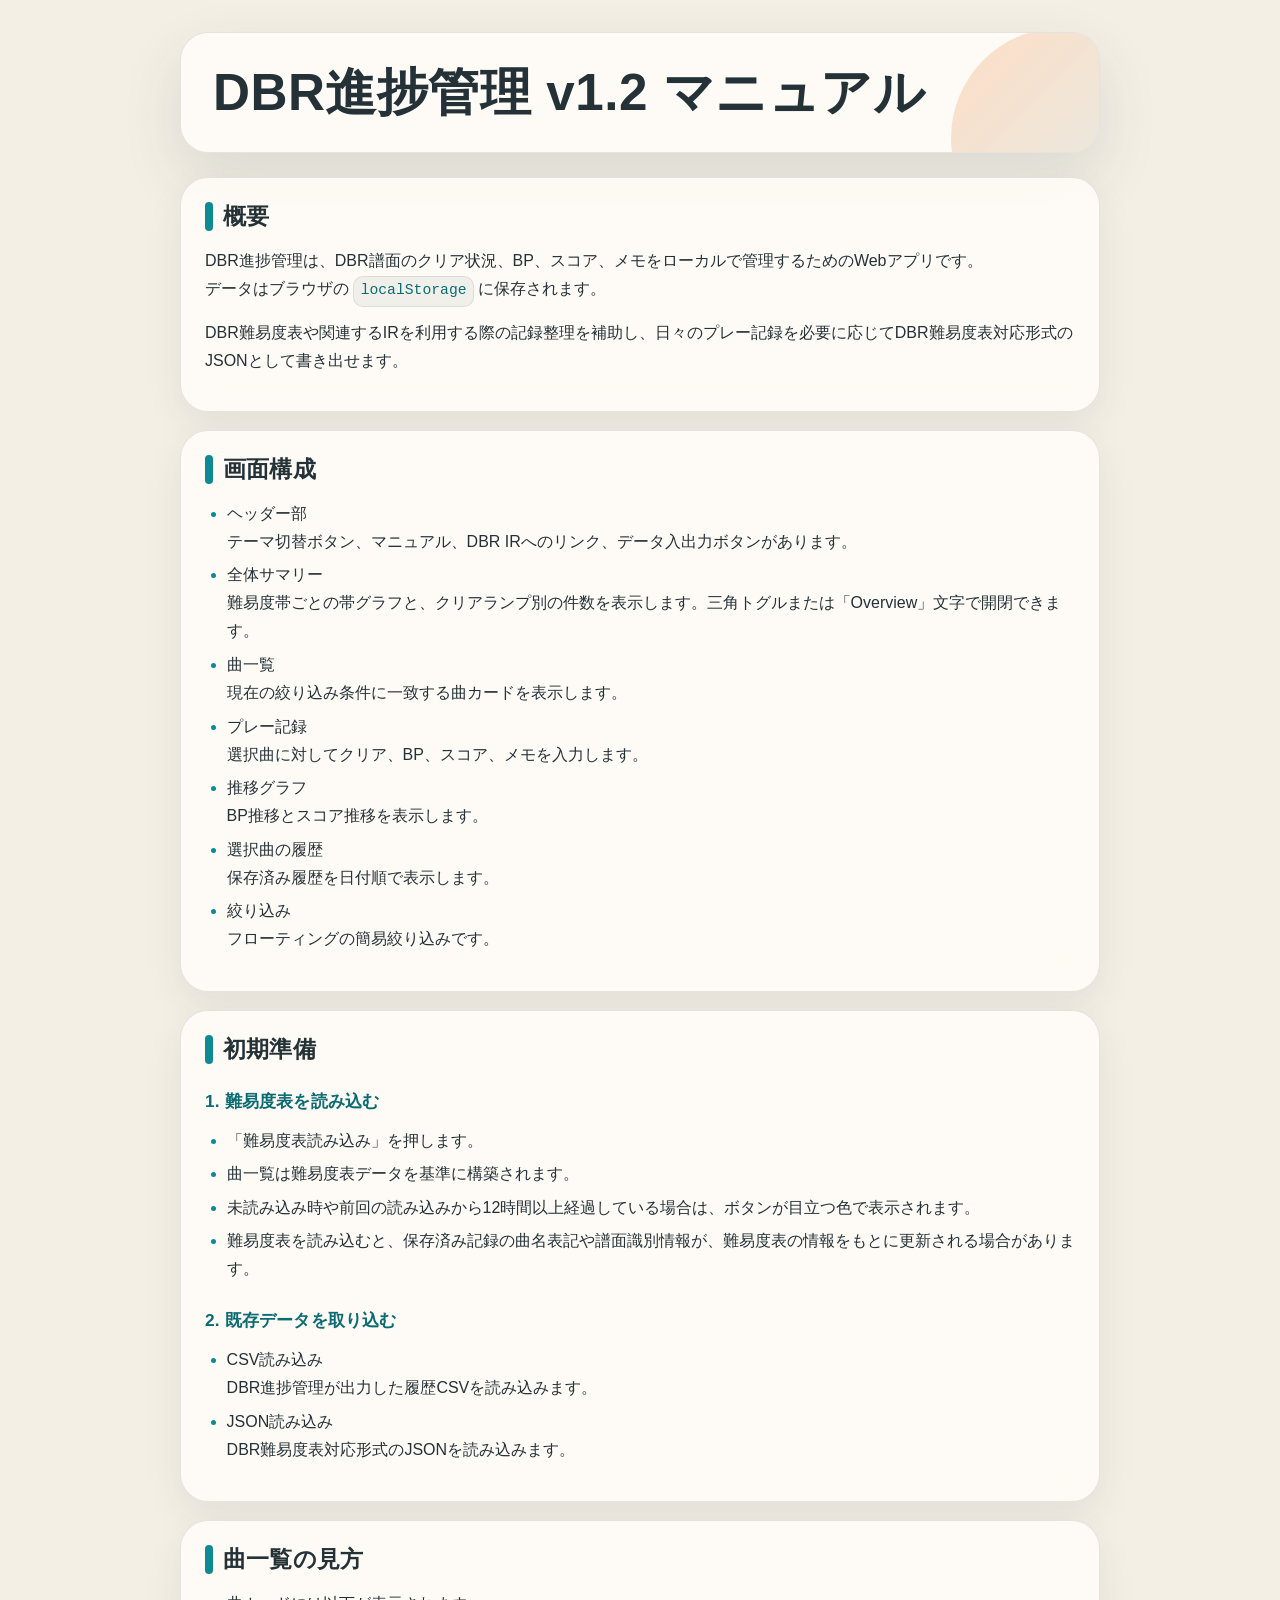
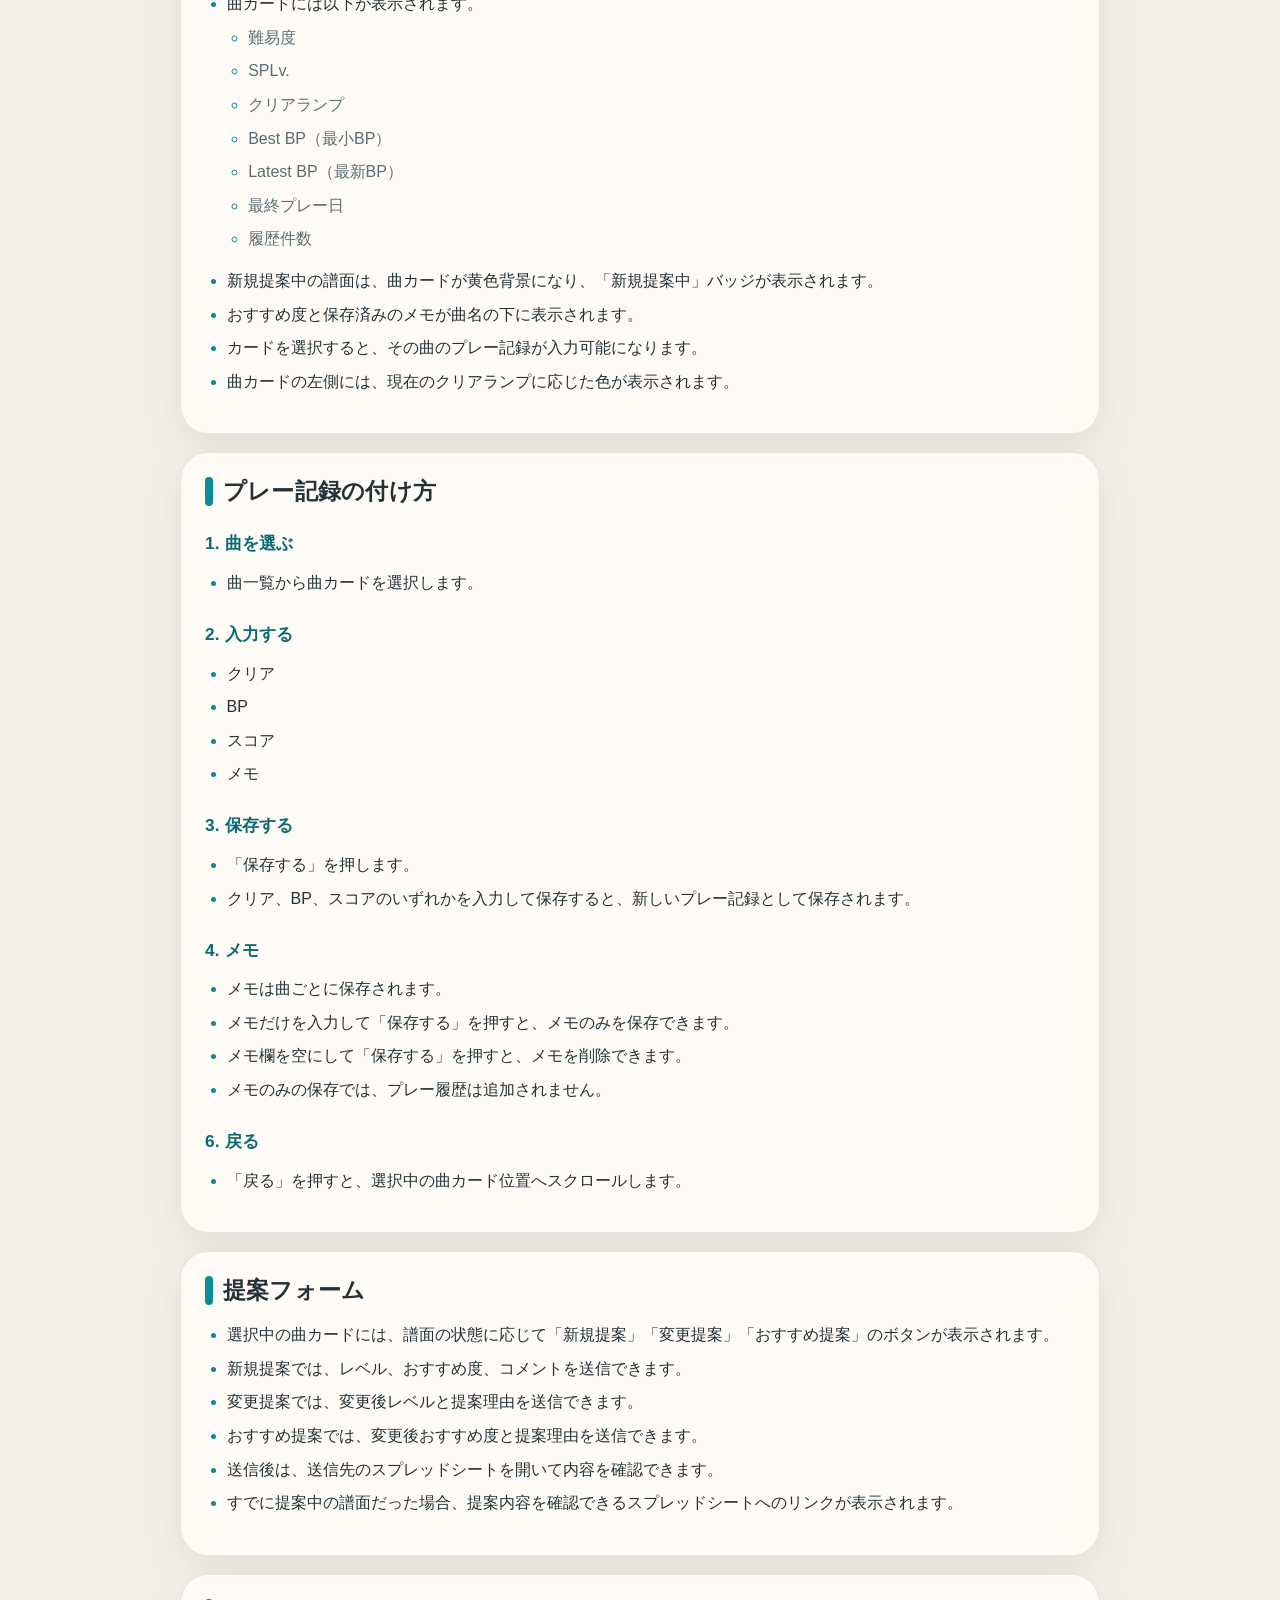
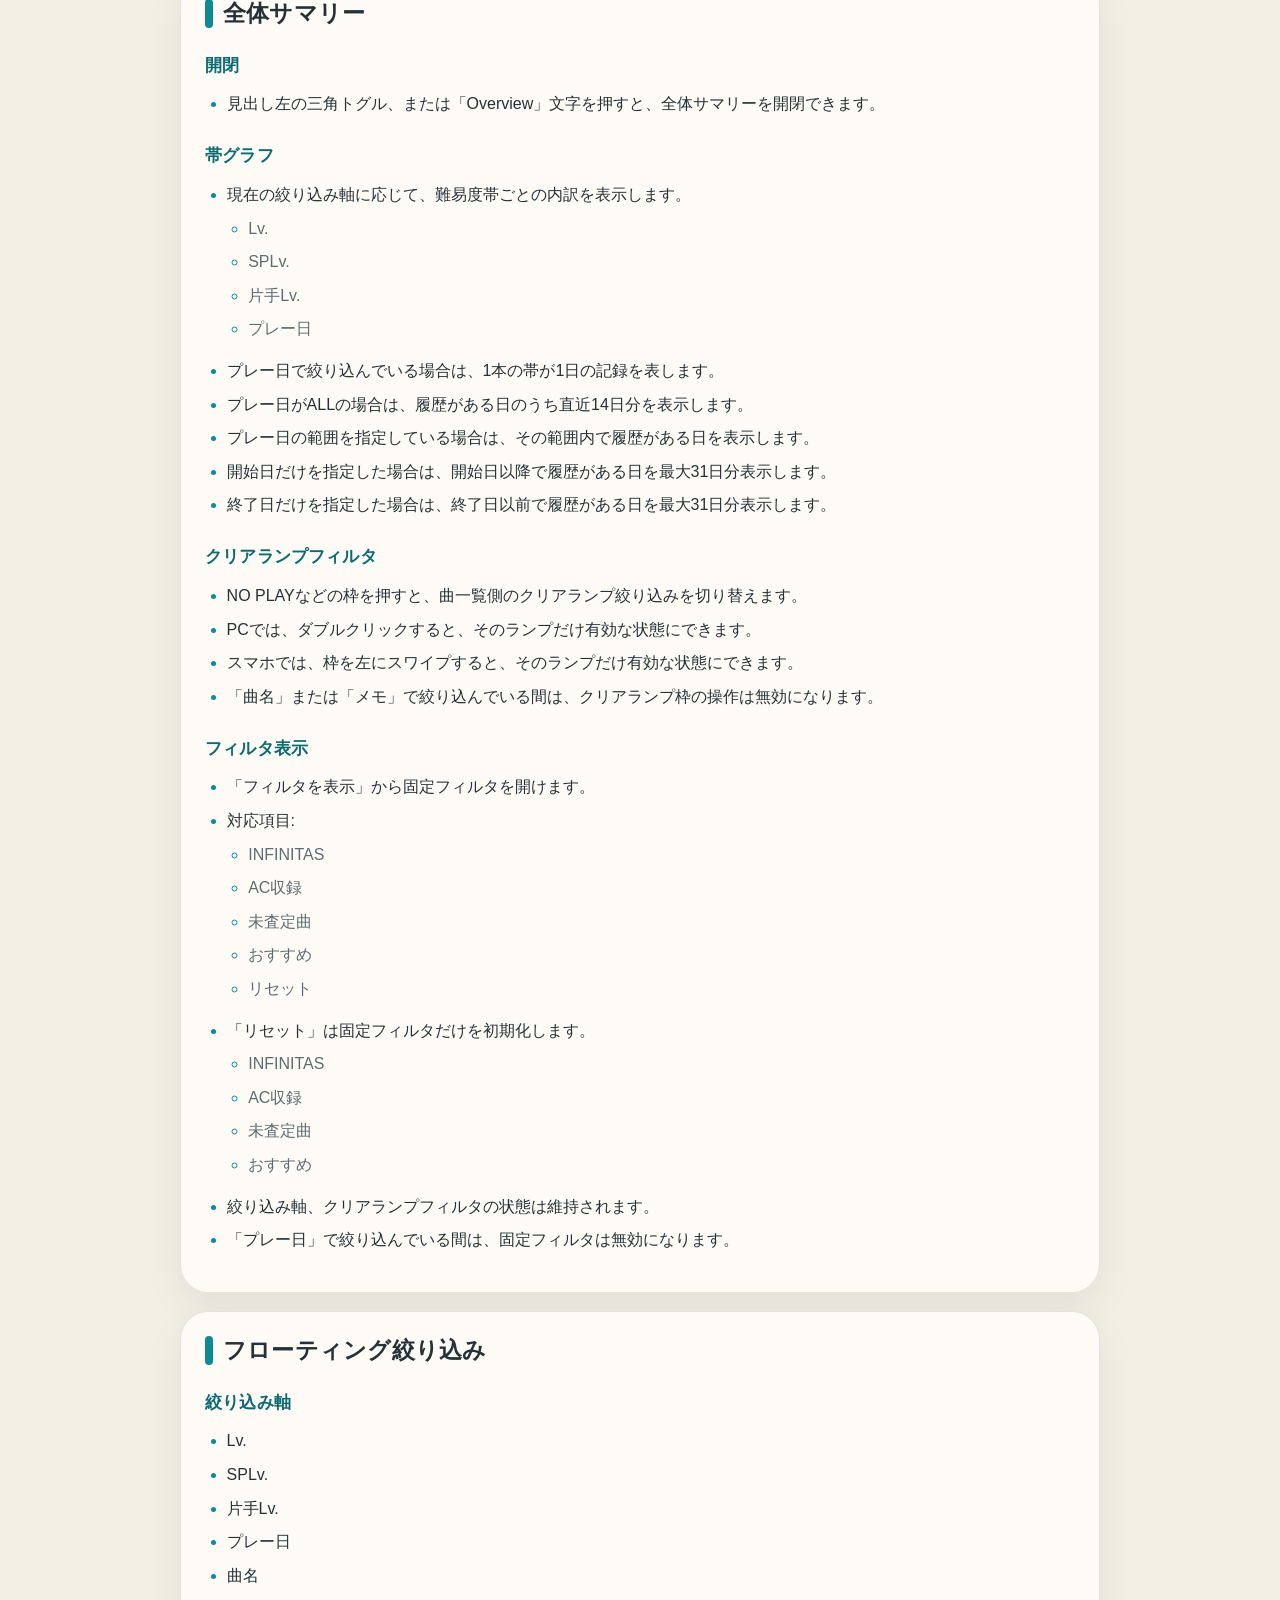
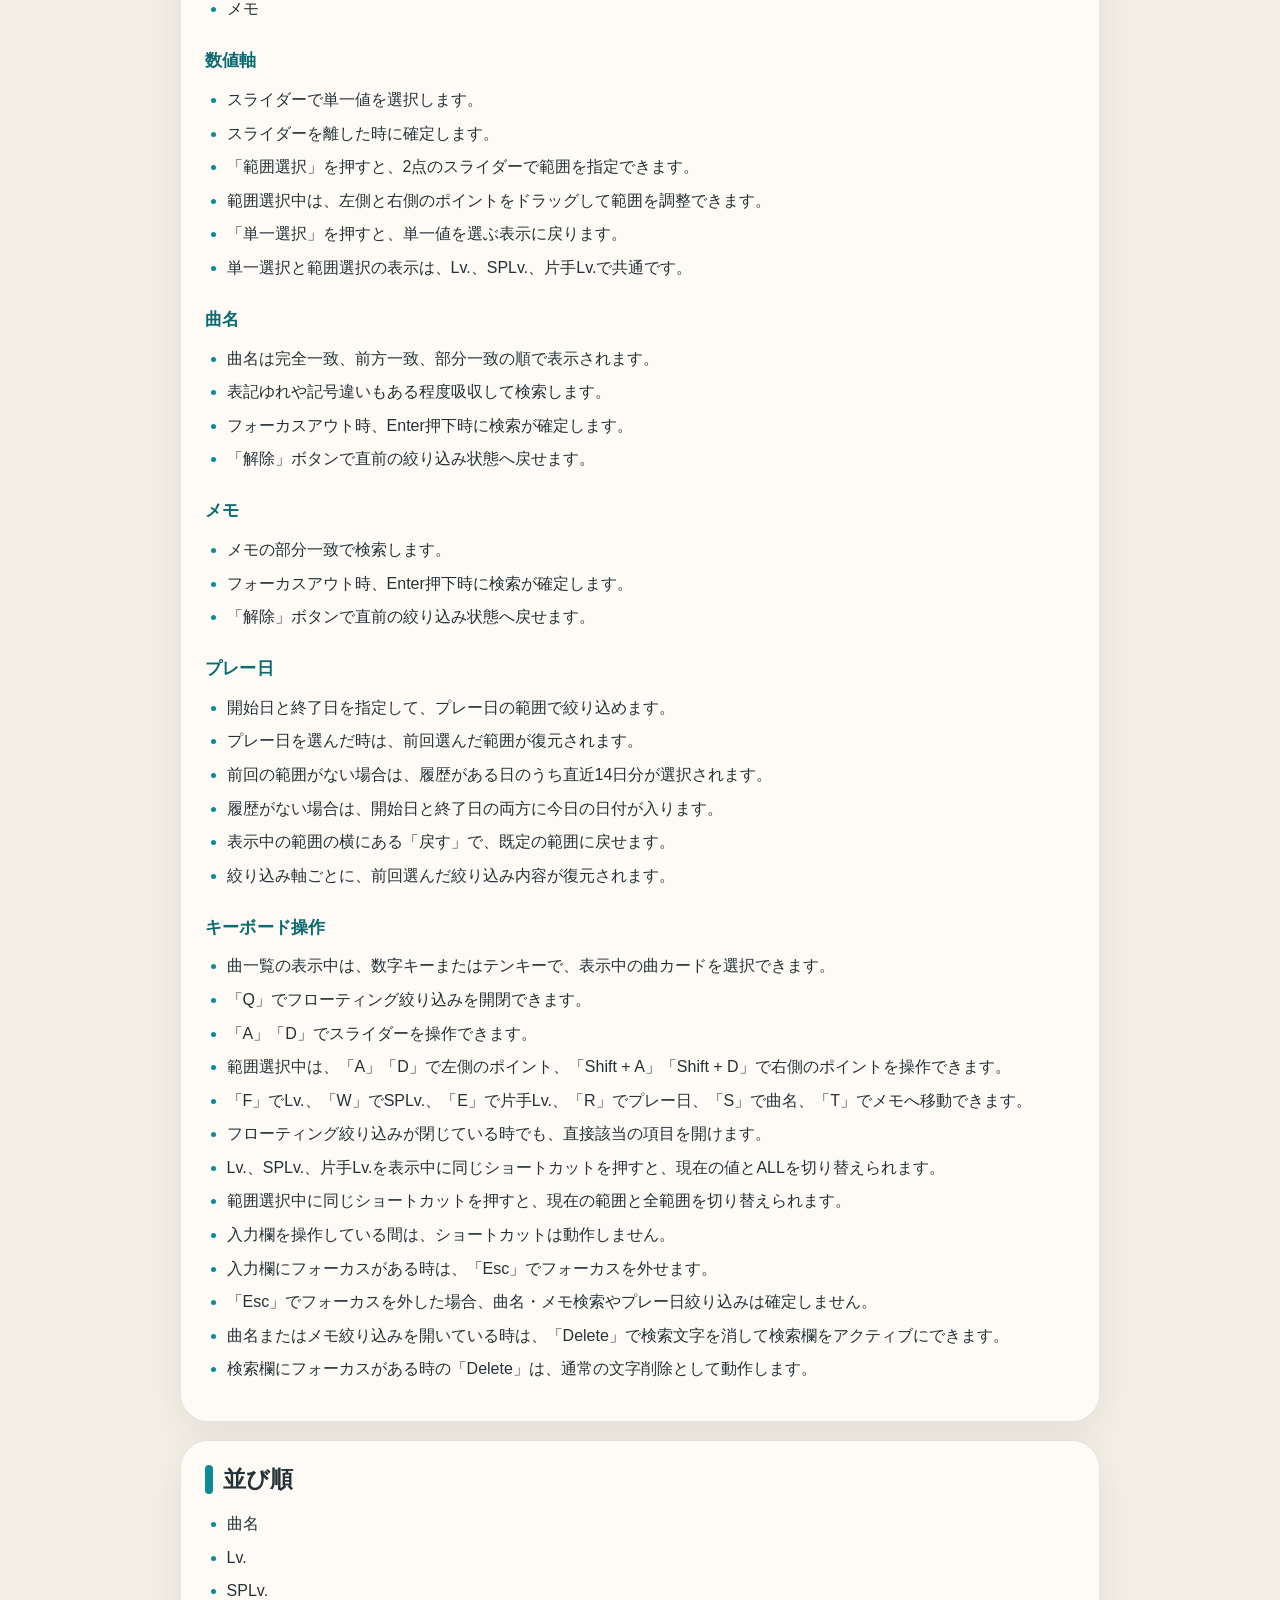
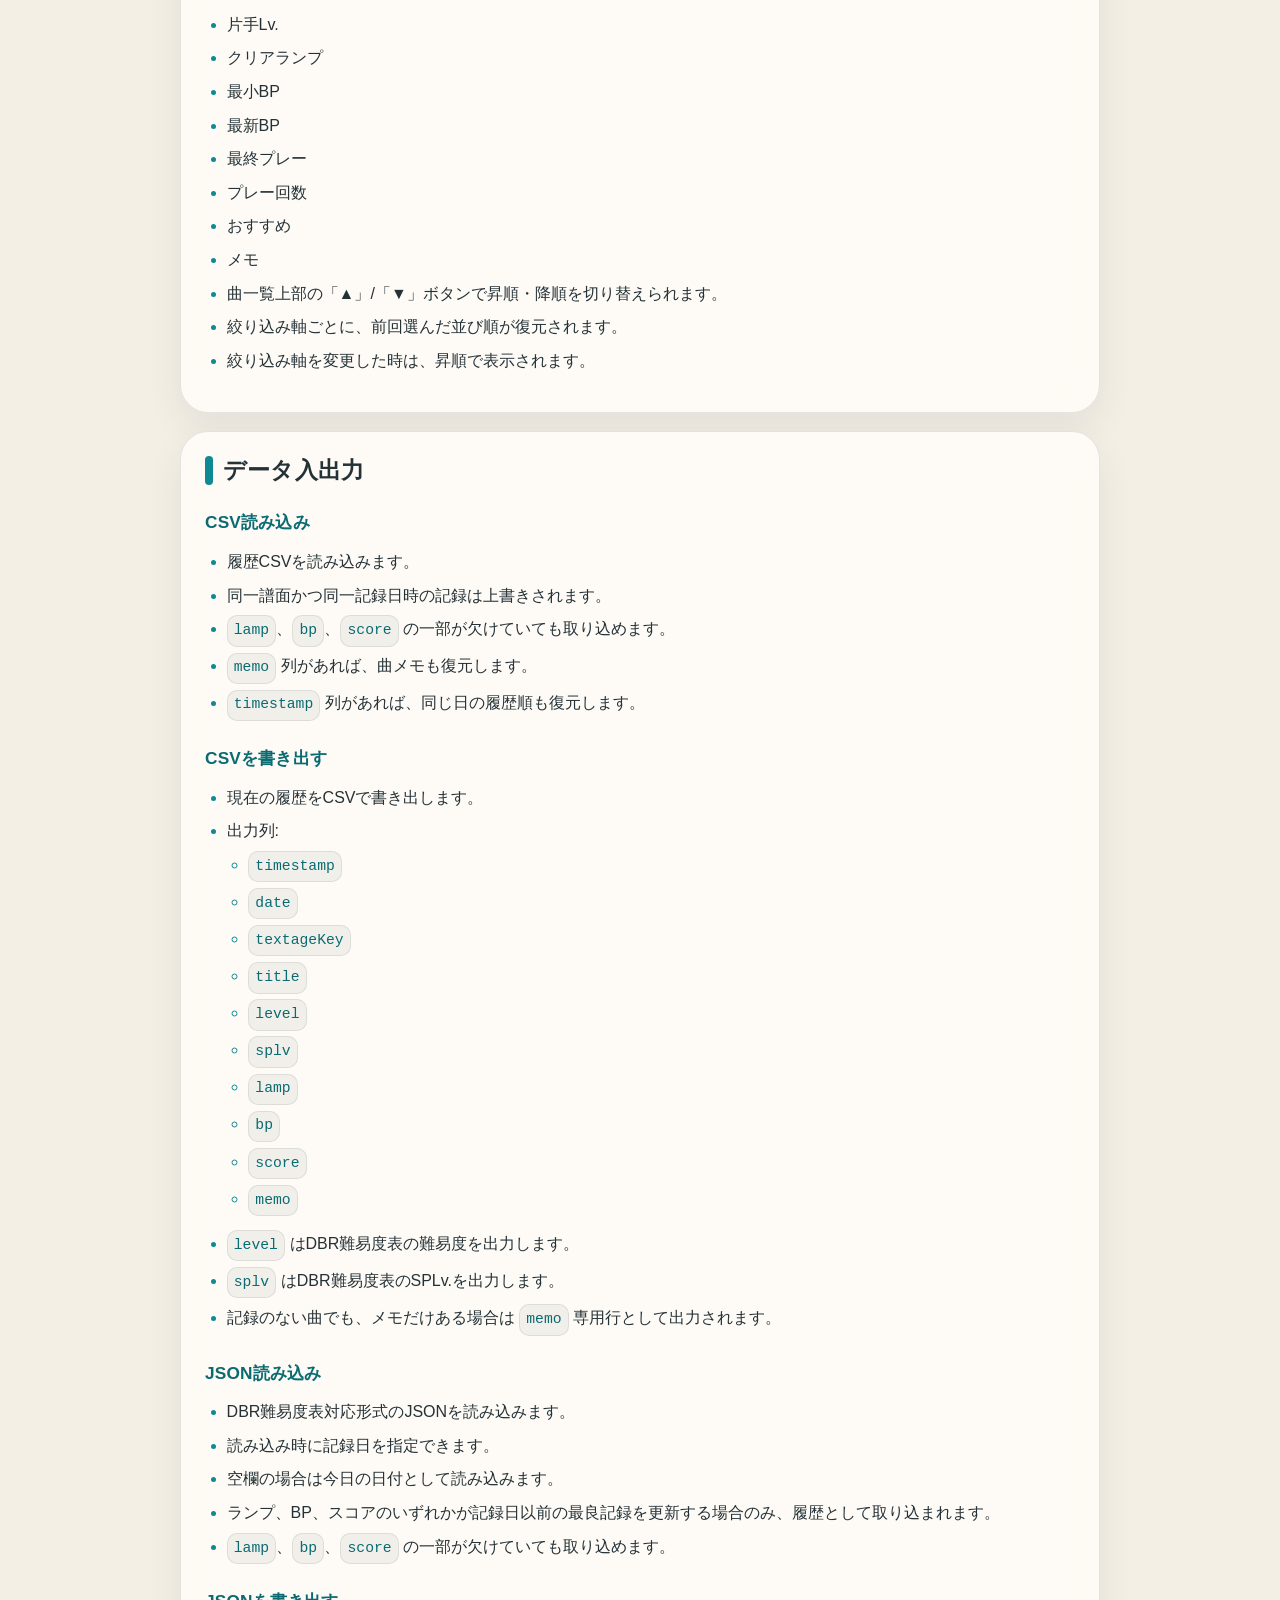
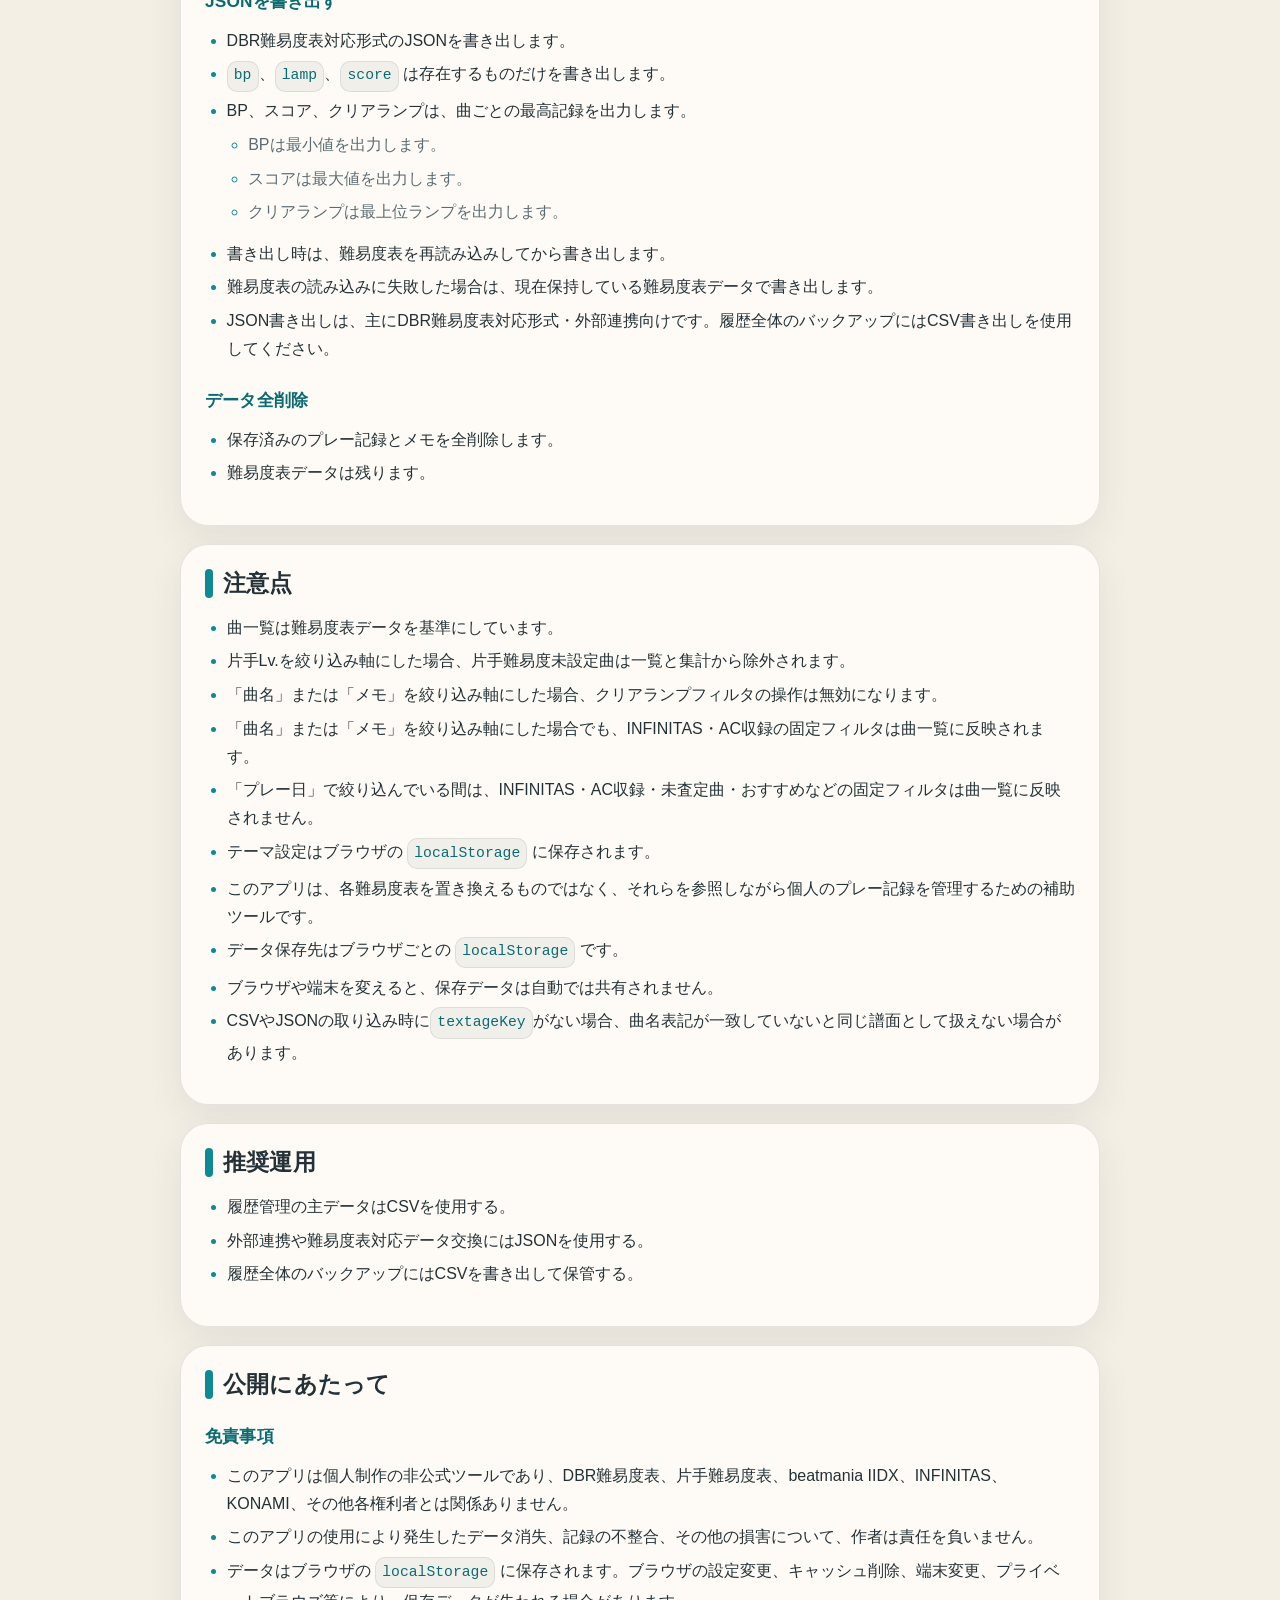
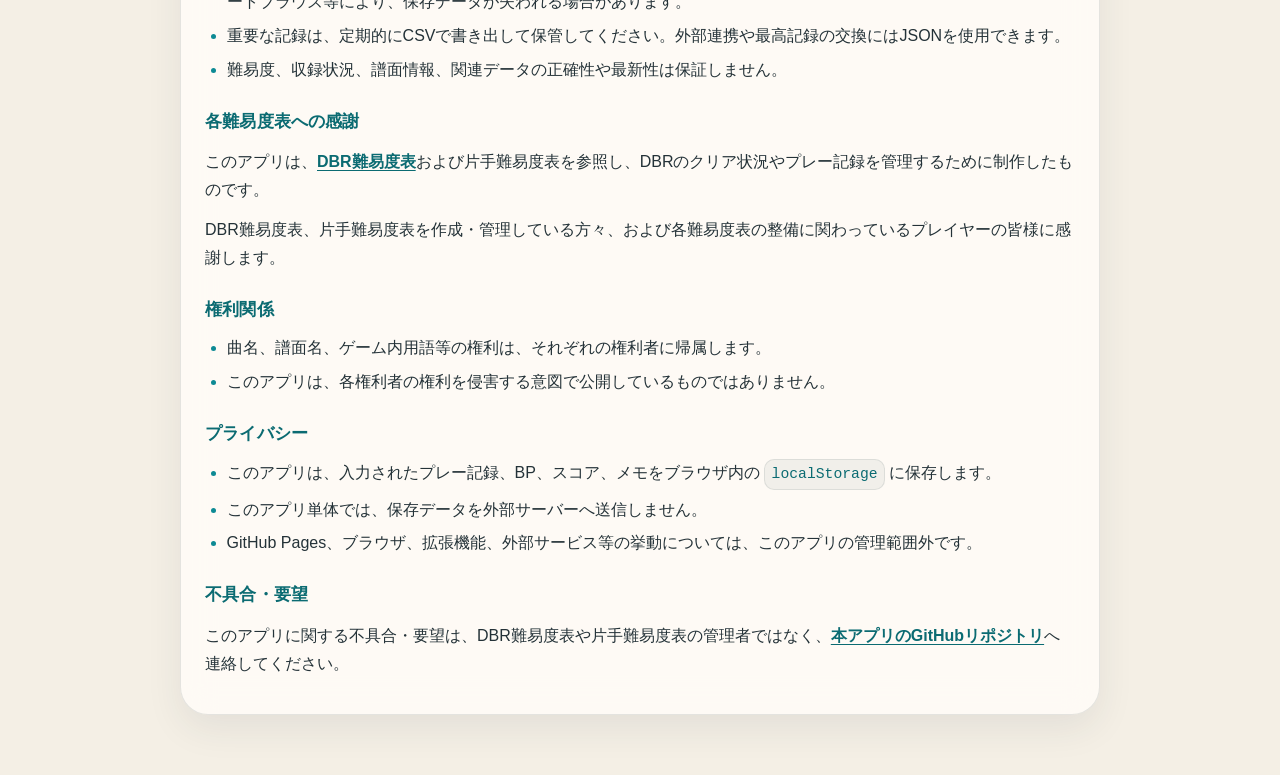
==== manual.html @ 08eff861 "JSON入力時に記録日以前を基準に取り込むよう変更" ====
<!doctype html>
<html lang="ja">
<head>
  <meta charset="utf-8" />
  <meta name="viewport" content="width=device-width, initial-scale=1" />
  <title>DBR進捗管理 v1.2 マニュアル</title>
  <script>
    (function () {
      const KEY = "dbr-theme";
      try {
        const storedTheme = window.localStorage.getItem(KEY);
        if (storedTheme === "dark") {
          document.documentElement.dataset.theme = "dark";
        }
      } catch {
        // ignore
      }
    })();
  </script>
  <link rel="stylesheet" href="./styles.css" />
</head>
<body>
  <main class="manual-page">
    <article class="manual-content">
      <h1>DBR進捗管理 v1.2 マニュアル</h1>

      <section>
        <h2>概要</h2>
        <p>DBR進捗管理は、DBR譜面のクリア状況、BP、スコア、メモをローカルで管理するためのWebアプリです。<br>
        データはブラウザの <code>localStorage</code> に保存されます。</p>
        <p>DBR難易度表や関連するIRを利用する際の記録整理を補助し、日々のプレー記録を必要に応じてDBR難易度表対応形式のJSONとして書き出せます。</p>
      </section>

      <section>
        <h2>画面構成</h2>
        <ul>
          <li>ヘッダー部<br>テーマ切替ボタン、マニュアル、DBR IRへのリンク、データ入出力ボタンがあります。</li>
          <li>全体サマリー<br>難易度帯ごとの帯グラフと、クリアランプ別の件数を表示します。三角トグルまたは「Overview」文字で開閉できます。</li>
          <li>曲一覧<br>現在の絞り込み条件に一致する曲カードを表示します。</li>
          <li>プレー記録<br>選択曲に対してクリア、BP、スコア、メモを入力します。</li>
          <li>推移グラフ<br>BP推移とスコア推移を表示します。</li>
          <li>選択曲の履歴<br>保存済み履歴を日付順で表示します。</li>
          <li>絞り込み<br>フローティングの簡易絞り込みです。</li>
        </ul>
      </section>

      <section>
        <h2>初期準備</h2>

        <h3>1. 難易度表を読み込む</h3>
        <ul>
          <li>「難易度表読み込み」を押します。</li>
          <li>曲一覧は難易度表データを基準に構築されます。</li>
          <li>未読み込み時や前回の読み込みから12時間以上経過している場合は、ボタンが目立つ色で表示されます。</li>
          <li>難易度表を読み込むと、保存済み記録の曲名表記や譜面識別情報が、難易度表の情報をもとに更新される場合があります。</li>
        </ul>

        <h3>2. 既存データを取り込む</h3>
        <ul>
          <li>CSV読み込み<br>DBR進捗管理が出力した履歴CSVを読み込みます。</li>
          <li>JSON読み込み<br>DBR難易度表対応形式のJSONを読み込みます。</li>
        </ul>
      </section>

      <section>
        <h2>曲一覧の見方</h2>
        <ul>
          <li>曲カードには以下が表示されます。
            <ul>
              <li>難易度</li>
              <li>SPLv.</li>
              <li>クリアランプ</li>
              <li>Best BP（最小BP）</li>
              <li>Latest BP（最新BP）</li>
              <li>最終プレー日</li>
              <li>履歴件数</li>
            </ul>
          </li>
          <li>新規提案中の譜面は、曲カードが黄色背景になり、「新規提案中」バッジが表示されます。</li>
          <li>おすすめ度と保存済みのメモが曲名の下に表示されます。</li>
          <li>カードを選択すると、その曲のプレー記録が入力可能になります。</li>
          <li>曲カードの左側には、現在のクリアランプに応じた色が表示されます。</li>
        </ul>
      </section>

      <section>
        <h2>プレー記録の付け方</h2>

        <h3>1. 曲を選ぶ</h3>
        <ul>
          <li>曲一覧から曲カードを選択します。</li>
        </ul>

        <h3>2. 入力する</h3>
        <ul>
          <li>クリア</li>
          <li>BP</li>
          <li>スコア</li>
          <li>メモ</li>
        </ul>

        <h3>3. 保存する</h3>
        <ul>
          <li>「保存する」を押します。</li>
          <li>クリア、BP、スコアのいずれかを入力して保存すると、新しいプレー記録として保存されます。</li>
        </ul>

        <h3>4. メモ</h3>
        <ul>
          <li>メモは曲ごとに保存されます。</li>
          <li>メモだけを入力して「保存する」を押すと、メモのみを保存できます。</li>
          <li>メモ欄を空にして「保存する」を押すと、メモを削除できます。</li>
          <li>メモのみの保存では、プレー履歴は追加されません。</li>
        </ul>

        <h3>6. 戻る</h3>
        <ul>
          <li>「戻る」を押すと、選択中の曲カード位置へスクロールします。</li>
        </ul>
      </section>

      <section>
        <h2>提案フォーム</h2>
        <ul>
          <li>選択中の曲カードには、譜面の状態に応じて「新規提案」「変更提案」「おすすめ提案」のボタンが表示されます。</li>
          <li>新規提案では、レベル、おすすめ度、コメントを送信できます。</li>
          <li>変更提案では、変更後レベルと提案理由を送信できます。</li>
          <li>おすすめ提案では、変更後おすすめ度と提案理由を送信できます。</li>
          <li>送信後は、送信先のスプレッドシートを開いて内容を確認できます。</li>
          <li>すでに提案中の譜面だった場合、提案内容を確認できるスプレッドシートへのリンクが表示されます。</li>
        </ul>
      </section>

      <section>
        <h2>全体サマリー</h2>

        <h3>開閉</h3>
        <ul>
          <li>見出し左の三角トグル、または「Overview」文字を押すと、全体サマリーを開閉できます。</li>
        </ul>

        <h3>帯グラフ</h3>
        <ul>
          <li>現在の絞り込み軸に応じて、難易度帯ごとの内訳を表示します。
            <ul>
              <li>Lv.</li>
              <li>SPLv.</li>
              <li>片手Lv.</li>
              <li>プレー日</li>
            </ul>
          </li>
          <li>プレー日で絞り込んでいる場合は、1本の帯が1日の記録を表します。</li>
          <li>プレー日がALLの場合は、履歴がある日のうち直近14日分を表示します。</li>
          <li>プレー日の範囲を指定している場合は、その範囲内で履歴がある日を表示します。</li>
          <li>開始日だけを指定した場合は、開始日以降で履歴がある日を最大31日分表示します。</li>
          <li>終了日だけを指定した場合は、終了日以前で履歴がある日を最大31日分表示します。</li>
        </ul>

        <h3>クリアランプフィルタ</h3>
        <ul>
          <li>NO PLAYなどの枠を押すと、曲一覧側のクリアランプ絞り込みを切り替えます。</li>
          <li>PCでは、ダブルクリックすると、そのランプだけ有効な状態にできます。</li>
          <li>スマホでは、枠を左にスワイプすると、そのランプだけ有効な状態にできます。</li>
          <li>「曲名」または「メモ」で絞り込んでいる間は、クリアランプ枠の操作は無効になります。</li>
        </ul>

        <h3>フィルタ表示</h3>
        <ul>
          <li>「フィルタを表示」から固定フィルタを開けます。</li>
          <li>対応項目:
            <ul>
              <li>INFINITAS</li>
              <li>AC収録</li>
              <li>未査定曲</li>
              <li>おすすめ</li>
              <li>リセット</li>
            </ul>
          </li>
          <li>「リセット」は固定フィルタだけを初期化します。
            <ul>
              <li>INFINITAS</li>
              <li>AC収録</li>
              <li>未査定曲</li>
              <li>おすすめ</li>
            </ul>
          </li>
          <li>絞り込み軸、クリアランプフィルタの状態は維持されます。</li>
          <li>「プレー日」で絞り込んでいる間は、固定フィルタは無効になります。</li>
        </ul>
      </section>

      <section>
        <h2>フローティング絞り込み</h2>

        <h3>絞り込み軸</h3>
        <ul>
          <li>Lv.</li>
          <li>SPLv.</li>
          <li>片手Lv.</li>
          <li>プレー日</li>
          <li>曲名</li>
          <li>メモ</li>
        </ul>

        <h3>数値軸</h3>
        <ul>
          <li>スライダーで単一値を選択します。</li>
          <li>スライダーを離した時に確定します。</li>
          <li>「範囲選択」を押すと、2点のスライダーで範囲を指定できます。</li>
          <li>範囲選択中は、左側と右側のポイントをドラッグして範囲を調整できます。</li>
          <li>「単一選択」を押すと、単一値を選ぶ表示に戻ります。</li>
          <li>単一選択と範囲選択の表示は、Lv.、SPLv.、片手Lv.で共通です。</li>
        </ul>

        <h3>曲名</h3>
        <ul>
          <li>曲名は完全一致、前方一致、部分一致の順で表示されます。</li>
          <li>表記ゆれや記号違いもある程度吸収して検索します。</li>
          <li>フォーカスアウト時、Enter押下時に検索が確定します。</li>
          <li>「解除」ボタンで直前の絞り込み状態へ戻せます。</li>
        </ul>

        <h3>メモ</h3>
        <ul>
          <li>メモの部分一致で検索します。</li>
          <li>フォーカスアウト時、Enter押下時に検索が確定します。</li>
          <li>「解除」ボタンで直前の絞り込み状態へ戻せます。</li>
        </ul>

        <h3>プレー日</h3>
        <ul>
          <li>開始日と終了日を指定して、プレー日の範囲で絞り込めます。</li>
          <li>プレー日を選んだ時は、前回選んだ範囲が復元されます。</li>
          <li>前回の範囲がない場合は、履歴がある日のうち直近14日分が選択されます。</li>
          <li>履歴がない場合は、開始日と終了日の両方に今日の日付が入ります。</li>
          <li>表示中の範囲の横にある「戻す」で、既定の範囲に戻せます。</li>
          <li>絞り込み軸ごとに、前回選んだ絞り込み内容が復元されます。</li>
        </ul>

        <h3>キーボード操作</h3>
        <ul>
          <li>曲一覧の表示中は、数字キーまたはテンキーで、表示中の曲カードを選択できます。</li>
          <li>「Q」でフローティング絞り込みを開閉できます。</li>
          <li>「A」「D」でスライダーを操作できます。</li>
          <li>範囲選択中は、「A」「D」で左側のポイント、「Shift + A」「Shift + D」で右側のポイントを操作できます。</li>
          <li>「F」でLv.、「W」でSPLv.、「E」で片手Lv.、「R」でプレー日、「S」で曲名、「T」でメモへ移動できます。</li>
          <li>フローティング絞り込みが閉じている時でも、直接該当の項目を開けます。</li>
          <li>Lv.、SPLv.、片手Lv.を表示中に同じショートカットを押すと、現在の値とALLを切り替えられます。</li>
          <li>範囲選択中に同じショートカットを押すと、現在の範囲と全範囲を切り替えられます。</li>
          <li>入力欄を操作している間は、ショートカットは動作しません。</li>
          <li>入力欄にフォーカスがある時は、「Esc」でフォーカスを外せます。</li>
          <li>「Esc」でフォーカスを外した場合、曲名・メモ検索やプレー日絞り込みは確定しません。</li>
          <li>曲名またはメモ絞り込みを開いている時は、「Delete」で検索文字を消して検索欄をアクティブにできます。</li>
          <li>検索欄にフォーカスがある時の「Delete」は、通常の文字削除として動作します。</li>
        </ul>
      </section>

      <section>
        <h2>並び順</h2>
        <ul>
          <li>曲名</li>
          <li>Lv.</li>
          <li>SPLv.</li>
          <li>片手Lv.</li>
          <li>クリアランプ</li>
          <li>最小BP</li>
          <li>最新BP</li>
          <li>最終プレー</li>
          <li>プレー回数</li>
          <li>おすすめ</li>
          <li>メモ</li>
          <li>曲一覧上部の「▲」/「▼」ボタンで昇順・降順を切り替えられます。</li>
          <li>絞り込み軸ごとに、前回選んだ並び順が復元されます。</li>
          <li>絞り込み軸を変更した時は、昇順で表示されます。</li>
        </ul>
      </section>

      <section>
        <h2>データ入出力</h2>

        <h3>CSV読み込み</h3>
        <ul>
          <li>履歴CSVを読み込みます。</li>
          <li>同一譜面かつ同一記録日時の記録は上書きされます。</li>
          <li><code>lamp</code>、<code>bp</code>、<code>score</code> の一部が欠けていても取り込めます。</li>
          <li><code>memo</code> 列があれば、曲メモも復元します。</li>
          <li><code>timestamp</code> 列があれば、同じ日の履歴順も復元します。</li>
        </ul>

        <h3>CSVを書き出す</h3>
        <ul>
          <li>現在の履歴をCSVで書き出します。</li>
          <li>出力列:
            <ul>
              <li><code>timestamp</code></li>
              <li><code>date</code></li>
              <li><code>textageKey</code></li>
              <li><code>title</code></li>
              <li><code>level</code></li>
              <li><code>splv</code></li>
              <li><code>lamp</code></li>
              <li><code>bp</code></li>
              <li><code>score</code></li>
              <li><code>memo</code></li>
            </ul>
          </li>
          <li><code>level</code> はDBR難易度表の難易度を出力します。</li>
          <li><code>splv</code> はDBR難易度表のSPLv.を出力します。</li>
          <li>記録のない曲でも、メモだけある場合は <code>memo</code> 専用行として出力されます。</li>
        </ul>

        <h3>JSON読み込み</h3>
        <ul>
          <li>DBR難易度表対応形式のJSONを読み込みます。</li>
          <li>読み込み時に記録日を指定できます。</li>
          <li>空欄の場合は今日の日付として読み込みます。</li>
          <li>ランプ、BP、スコアのいずれかが記録日以前の最良記録を更新する場合のみ、履歴として取り込まれます。</li>
          <li><code>lamp</code>、<code>bp</code>、<code>score</code> の一部が欠けていても取り込めます。</li>
        </ul>

        <h3>JSONを書き出す</h3>
        <ul>
          <li>DBR難易度表対応形式のJSONを書き出します。</li>
          <li><code>bp</code>、<code>lamp</code>、<code>score</code> は存在するものだけを書き出します。</li>
          <li>BP、スコア、クリアランプは、曲ごとの最高記録を出力します。
            <ul>
              <li>BPは最小値を出力します。</li>
              <li>スコアは最大値を出力します。</li>
              <li>クリアランプは最上位ランプを出力します。</li>
            </ul>
          </li>
          <li>書き出し時は、難易度表を再読み込みしてから書き出します。</li>
          <li>難易度表の読み込みに失敗した場合は、現在保持している難易度表データで書き出します。</li>
          <li>JSON書き出しは、主にDBR難易度表対応形式・外部連携向けです。履歴全体のバックアップにはCSV書き出しを使用してください。</li>
        </ul>

        <h3>データ全削除</h3>
        <ul>
          <li>保存済みのプレー記録とメモを全削除します。</li>
          <li>難易度表データは残ります。</li>
        </ul>
      </section>

      <section>
        <h2>注意点</h2>
        <ul>
          <li>曲一覧は難易度表データを基準にしています。</li>
          <li>片手Lv.を絞り込み軸にした場合、片手難易度未設定曲は一覧と集計から除外されます。</li>
          <li>「曲名」または「メモ」を絞り込み軸にした場合、クリアランプフィルタの操作は無効になります。</li>
          <li>「曲名」または「メモ」を絞り込み軸にした場合でも、INFINITAS・AC収録の固定フィルタは曲一覧に反映されます。</li>
          <li>「プレー日」で絞り込んでいる間は、INFINITAS・AC収録・未査定曲・おすすめなどの固定フィルタは曲一覧に反映されません。</li>
          <li>テーマ設定はブラウザの <code>localStorage</code> に保存されます。</li>
          <li>このアプリは、各難易度表を置き換えるものではなく、それらを参照しながら個人のプレー記録を管理するための補助ツールです。</li>
          <li>データ保存先はブラウザごとの <code>localStorage</code> です。</li>
          <li>ブラウザや端末を変えると、保存データは自動では共有されません。</li>
          <li>CSVやJSONの取り込み時に<code>textageKey</code>がない場合、曲名表記が一致していないと同じ譜面として扱えない場合があります。</li>
        </ul>
      </section>

      <section>
        <h2>推奨運用</h2>
        <ul>
          <li>履歴管理の主データはCSVを使用する。</li>
          <li>外部連携や難易度表対応データ交換にはJSONを使用する。</li>
          <li>履歴全体のバックアップにはCSVを書き出して保管する。</li>
        </ul>
      </section>

      <section>
        <h2>公開にあたって</h2>

        <h3>免責事項</h3>
        <ul>
          <li>このアプリは個人制作の非公式ツールであり、DBR難易度表、片手難易度表、beatmania IIDX、INFINITAS、KONAMI、その他各権利者とは関係ありません。</li>
          <li>このアプリの使用により発生したデータ消失、記録の不整合、その他の損害について、作者は責任を負いません。</li>
          <li>データはブラウザの <code>localStorage</code> に保存されます。ブラウザの設定変更、キャッシュ削除、端末変更、プライベートブラウズ等により、保存データが失われる場合があります。</li>
          <li>重要な記録は、定期的にCSVで書き出して保管してください。外部連携や最高記録の交換にはJSONを使用できます。</li>
          <li>難易度、収録状況、譜面情報、関連データの正確性や最新性は保証しません。</li>
        </ul>

        <h3>各難易度表への感謝</h3>
        <p>このアプリは、<a href="https://dbr-difficulty.github.io/index.html" target="_blank" rel="noopener">DBR難易度表</a>および片手難易度表を参照し、DBRのクリア状況やプレー記録を管理するために制作したものです。</p>
        <p>DBR難易度表、片手難易度表を作成・管理している方々、および各難易度表の整備に関わっているプレイヤーの皆様に感謝します。</p>

        <h3>権利関係</h3>
        <ul>
          <li>曲名、譜面名、ゲーム内用語等の権利は、それぞれの権利者に帰属します。</li>
          <li>このアプリは、各権利者の権利を侵害する意図で公開しているものではありません。</li>
        </ul>

        <h3>プライバシー</h3>
        <ul>
          <li>このアプリは、入力されたプレー記録、BP、スコア、メモをブラウザ内の <code>localStorage</code> に保存します。</li>
          <li>このアプリ単体では、保存データを外部サーバーへ送信しません。</li>
          <li>GitHub Pages、ブラウザ、拡張機能、外部サービス等の挙動については、このアプリの管理範囲外です。</li>
        </ul>

        <h3>不具合・要望</h3>
        <p>このアプリに関する不具合・要望は、DBR難易度表や片手難易度表の管理者ではなく、<a href="https://github.com/dbr-logger/dbr-logger.github.io/tree/main" target="_blank" rel="noopener">本アプリのGitHubリポジトリ</a>へ連絡してください。</p>
      </section>
    </article>
  </main>
</body>
</html>
---- styles.css ----
:root {
  color-scheme: light;
  --bg: #f4efe5;
  --bg-accent: radial-gradient(circle at top left, rgba(255, 184, 108, 0.22), transparent 38%),
    radial-gradient(circle at top right, rgba(65, 160, 168, 0.18), transparent 32%),
    linear-gradient(180deg, #fbf8f2 0%, #f4efe5 100%);
  --panel: rgba(255, 252, 247, 0.88);
  --panel-strong: #fffdf7;
  --border: rgba(71, 86, 95, 0.14);
  --text: #243238;
  --muted: #5b6d73;
  --accent: #0d8a94;
  --accent-strong: #0b6b72;
  --accent-soft: rgba(13, 138, 148, 0.12);
  --warm: #ff8a3d;
  --danger: #d95b4d;
  --lamp-no-play: #d7dadd;
  --lamp-failed: #7f4742;
  --lamp-assist: #bd82d4;
  --lamp-easy: #86c790;
  --lamp-clear: #b0e2ff;
  --lamp-hard: #e06767;
  --lamp-exh: #f2d94f;
  --lamp-fc: #ed9848;
  --lamp-no-play-soft: #d7dadd;
  --lamp-failed-soft: #7f4742;
  --lamp-assist-soft: #bd82d4;
  --lamp-easy-soft: #86c790;
  --lamp-clear-soft: #b0e2ff;
  --lamp-hard-soft: #e06767;
  --lamp-exh-soft: #f2d94f;
  --lamp-fc-soft: #ed9848;
  --shadow: 0 24px 60px rgba(43, 54, 61, 0.12);
  --radius-xl: 28px;
  --radius-lg: 20px;
  --radius-md: 14px;
  --radius-sm: 10px;
  --font-ui: "Avenir Next", "Hiragino Sans", "Yu Gothic UI", sans-serif;
  --font-heading: "Avenir Next Condensed", "Hiragino Sans", "Yu Gothic UI", sans-serif;
  --font-song: "Noto Sans", "Noto Sans JP", "Hiragino Sans", "Hiragino Kaku Gothic ProN", "Yu Gothic", "Yu Gothic UI", "Meiryo", "BIZ UDPGothic", "MS PGothic", sans-serif;
}

html[data-theme="dark"] {
  color-scheme: dark;
  --bg: #0f1417;
  --bg-accent: radial-gradient(circle at top left, rgba(83, 199, 207, 0.14), transparent 38%),
    radial-gradient(circle at top right, rgba(255, 177, 90, 0.12), transparent 34%),
    linear-gradient(180deg, #12191d 0%, #0f1417 100%);
  --panel: rgba(19, 25, 29, 0.9);
  --panel-strong: #161d22;
  --border: rgba(255, 255, 255, 0.11);
  --text: #eef5f7;
  --muted: #9aa8af;
  --accent: #53c7cf;
  --accent-strong: #8be0e6;
  --accent-soft: rgba(83, 199, 207, 0.14);
  --warm: #ffb15a;
  --danger: #ff8d7d;
  --lamp-no-play: #3d454b;
  --lamp-failed: #623834;
  --lamp-assist: #82508f;
  --lamp-easy: #6fb45f;
  --lamp-clear: #63bfdc;
  --lamp-hard: #d35f58;
  --lamp-exh: #eadf58;
  --lamp-fc: #f4f7f8;
  --lamp-no-play-soft: #3d454b;
  --lamp-failed-soft: #623834;
  --lamp-assist-soft: #82508f;
  --lamp-easy-soft: #6fb45f;
  --lamp-clear-soft: #63bfdc;
  --lamp-hard-soft: #d35f58;
  --lamp-exh-soft: #eadf58;
  --lamp-fc-soft: #f4f7f8;
  --shadow: 0 24px 60px rgba(0, 0, 0, 0.38);
}

* {
  box-sizing: border-box;
}

html,
body,
#app {
  margin: 0;
  min-height: 100%;
}

html {
  background: var(--bg);
}

body {
  background: var(--bg);
  color: var(--text);
  font-family: var(--font-ui);
}

html.search-focus-scroll-lock,
body.search-focus-scroll-lock {
  overflow: hidden;
  overscroll-behavior: none;
  touch-action: none;
}

button,
input,
select,
textarea {
  font: inherit;
}

a,
button,
label,
[role="button"] {
  cursor: pointer;
}

.app-shell {
  max-width: 1440px;
  margin: 0 auto;
  padding: 24px;
  display: grid;
  gap: 20px;
}

.layout,
.stack {
  display: grid;
  gap: 20px;
}

.stack {
  align-content: start;
  grid-auto-rows: max-content;
  min-width: 0;
}

.layout-two-column {
  display: grid;
  gap: 20px;
  grid-template-columns: minmax(0, 1.35fr) minmax(320px, 0.9fr);
  align-items: start;
}

.layout-two-column > * {
  min-width: 0;
}

.panel {
  background: var(--panel);
  border: 1px solid var(--border);
  border-radius: var(--radius-xl);
  box-shadow: var(--shadow);
  backdrop-filter: blur(16px);
  padding: 24px;
}

.hero {
  display: flex;
  align-items: flex-start;
  justify-content: space-between;
  gap: 24px;
  overflow: hidden;
  position: relative;
}

.hero::after {
  content: "";
  position: absolute;
  inset: auto -80px -100px auto;
  width: 240px;
  height: 240px;
  border-radius: 999px;
  background: linear-gradient(135deg, rgba(255, 138, 61, 0.26), rgba(13, 138, 148, 0.12));
}

.hero h1,
.panel h2 {
  margin: 0;
  font-family: var(--font-heading);
  letter-spacing: 0.01em;
}

.hero > div:first-child {
  flex: 1 1 auto;
  min-width: 0;
}

.hero h1 {
  font-size: clamp(2rem, 4vw, 3.4rem);
  line-height: 1.05;
  margin-top: 24px;
  white-space: nowrap;
}

.hero-copy,
.hero-note,
.chart-note,
.catalog-meta,
.form-note,
.status-banner,
.empty-state,
.field span,
th,
td {
  color: var(--muted);
}

.hero-copy {
  max-width: 54ch;
  margin: 12px 0 0;
  line-height: 1.6;
}

.hero-actions {
  display: flex;
  flex-wrap: wrap;
  align-self: stretch;
  align-content: flex-end;
  align-items: flex-end;
  justify-content: flex-end;
  gap: 12px;
  padding-top: 52px;
  min-width: min(100%, 420px);
  z-index: 1;
}

.hero-actions .button {
  font-size: 0.84rem;
  white-space: nowrap;
  flex: 0 0 auto;
  min-width: 11em;
  justify-content: center;
}

.theme-toggle-button {
  position: absolute;
  top: 16px;
  right: 24px;
  align-items: center;
  display: inline-flex;
  justify-content: center;
  height: 44px;
  min-height: 44px !important;
  min-width: 44px !important;
  width: 44px !important;
  padding: 0 !important;
  border-radius: 999px;
  z-index: 2;
}

.theme-toggle-icon {
  display: inline-flex;
  align-items: center;
  justify-content: center;
  width: 20px;
  height: 20px;
  color: currentColor;
}

.theme-toggle-icon svg {
  display: block;
  width: 20px;
  height: 20px;
}

.hero-actions .button.is-busy {
  position: relative;
  overflow: hidden;
}

.hero-actions .button.is-busy::after {
  content: "";
  position: absolute;
  left: 0;
  bottom: 0;
  width: 42%;
  height: 3px;
  border-radius: 999px;
  background: linear-gradient(
    90deg,
    transparent,
    var(--warm),
    transparent
  );
  box-shadow: 0 0 12px var(--warm);
  opacity: 0.95;
  transform: translateX(-120%);
  animation: button-warm-sweep 1.15s ease-in-out infinite;
  pointer-events: none;
}

@keyframes button-warm-sweep {
  0% {
    transform: translateX(-120%);
  }

  100% {
    transform: translateX(260%);
  }
}

.hero-note,
.form-note,
.chart-note,
.catalog-meta,
.status-banner {
  font-size: 0.92rem;
}

.eyebrow {
  margin: 0 0 8px;
  color: var(--accent-strong);
  font-size: 0.8rem;
  font-weight: 700;
  letter-spacing: 0.18em;
  text-transform: uppercase;
}

.panel-header {
  display: flex;
  align-items: flex-start;
  justify-content: space-between;
  gap: 16px;
  margin-bottom: 18px;
}

.header-select {
  display: grid;
  gap: 8px;
  justify-items: end;
  min-width: 140px;
}

.header-select span {
  color: var(--muted);
  font-size: 0.82rem;
  font-weight: 700;
}

.header-select select {
  min-height: 42px;
  min-width: 140px;
  border: 1px solid var(--border);
  border-radius: var(--radius-md);
  background: white;
  color: var(--text);
  padding: 0 38px 0 14px;
  appearance: none;
  -webkit-appearance: none;
  -moz-appearance: none;
}

.analytics-panel {
  display: grid;
  gap: 24px;
}

.analytics-panel .panel-header {
  margin-bottom: 0;
}

.analytics-block {
  display: grid;
  gap: 12px;
}

.analytics-block h3 {
  margin: 0;
  color: var(--text);
  font-family: var(--font-heading);
  font-size: 1.1rem;
  letter-spacing: 0.01em;
}

.button {
  border: none;
  border-radius: 999px;
  padding: 12px 18px;
  transition:
    transform 120ms ease,
    opacity 160ms ease,
    box-shadow 120ms ease,
    filter 120ms ease;
}

@media (hover: hover) and (pointer: fine) {
  .button:hover {
    transform: translateY(-1px);
  }

  .button:active {
    transform: translateY(1px) scale(0.985);
    filter: brightness(0.98);
  }

  .button-primary:active {
    box-shadow: 0 6px 14px rgba(13, 138, 148, 0.18);
  }

  .button-secondary:active,
  .button-tertiary:active,
  .button-danger:active {
    box-shadow: 0 4px 10px rgba(43, 54, 61, 0.08);
  }
}

.button-primary {
  background: linear-gradient(135deg, var(--accent), var(--accent-strong));
  box-shadow: 0 12px 24px rgba(13, 138, 148, 0.24);
  color: white;
  font-weight: 700;
}

.proposal-submit-btn.button-primary {
  background: linear-gradient(135deg, #eb6d5c, #d65b4d);
  box-shadow: 0 12px 24px rgba(214, 91, 77, 0.22);
  color: white;
}

#difficulty-import-button.button-primary {
  background: linear-gradient(135deg, #eb6d5c, #d65b4d);
  box-shadow: 0 12px 24px rgba(214, 91, 77, 0.22);
  color: white;
}

.button-secondary {
  background: white;
  border: 1px solid rgba(217, 91, 77, 0.24);
  color: var(--danger);
  font-weight: 700;
}

.button-tertiary {
  background: rgba(36, 50, 56, 0.06);
  color: var(--text);
  font-weight: 700;
}

html[data-theme="dark"] .button-primary {
  background: linear-gradient(135deg, #3d696f, #314c50);
  box-shadow: 0 10px 20px rgba(0, 0, 0, 0.18);
}

html[data-theme="dark"] .proposal-submit-btn.button-primary {
  background: linear-gradient(135deg, #d98a3d, #b56424);
  box-shadow: 0 10px 20px rgba(0, 0, 0, 0.22);
  color: #fff8ef;
}

html[data-theme="dark"] #difficulty-import-button.button-primary {
  background: linear-gradient(135deg, #d98a3d, #b56424);
  box-shadow: 0 10px 20px rgba(0, 0, 0, 0.22);
  color: #fff8ef;
}

html[data-theme="light"] .hero-actions .button.button-primary.is-busy::after,
html[data-theme="light"] .proposal-submit-btn.button-primary.is-busy::after {
  background: linear-gradient(
    90deg,
    transparent,
    rgba(255, 206, 146, 0.98),
    transparent
  );
  box-shadow: 0 0 12px rgba(255, 206, 146, 0.88);
}

html[data-theme="dark"] .hero-actions .button.is-busy::after {
  background: linear-gradient(
    90deg,
    transparent,
    rgba(255, 220, 166, 0.98),
    transparent
  );
  box-shadow: 0 0 12px rgba(255, 220, 166, 0.7);
}

html[data-theme="dark"] .hero-actions .button.button-primary.is-busy::after,
html[data-theme="dark"] .proposal-submit-btn.button-primary.is-busy::after {
  background: linear-gradient(
    90deg,
    transparent,
    rgba(255, 220, 166, 0.98),
    transparent
  );
  box-shadow: 0 0 12px rgba(255, 220, 166, 0.7);
}

html[data-theme="dark"] .summary-filters-toggle {
  color: var(--muted);
}

html[data-theme="dark"] .summary-filters-toggle:hover {
  color: #d5dde0;
}

html[data-theme="dark"] .summary-toggle-button {
  color: var(--muted);
}

html[data-theme="dark"] .summary-toggle-button:hover {
  color: #d5dde0;
}

.button-danger {
  background: rgba(217, 91, 77, 0.12);
  border: 1px solid rgba(217, 91, 77, 0.22);
  color: var(--danger);
  font-weight: 700;
}

.button:disabled {
  cursor: default;
  opacity: 0.45;
  transform: none;
}

.summary-grid {
  display: block;
}

.section-heading-group {
  display: grid;
  gap: 8px;
}

.section-toggle-row {
  align-items: center;
  display: inline-flex;
  gap: 6px;
  margin: 0;
}

.section-toggle-row .eyebrow {
  margin: 0;
  line-height: 1;
}

.summary-toggle-text-button {
  all: unset;
  color: var(--accent-strong);
  cursor: pointer;
  display: inline-block;
  font-size: 0.8rem;
  font-weight: 700;
  letter-spacing: 0.18em;
  line-height: 1;
  margin: 0;
  padding: 0;
  text-transform: uppercase;
  text-align: left;
}

.summary-toggle-text-button:hover {
  color: var(--accent);
}

.summary-toggle-text-button:focus-visible {
  outline: 3px solid rgba(13, 138, 148, 0.2);
  outline-offset: 4px;
}

.summary-toggle-button {
  align-items: center;
  background: transparent;
  border: none;
  color: var(--muted);
  cursor: pointer;
  display: inline-flex;
  flex: 0 0 auto;
  justify-content: center;
  padding: 0;
}

.summary-toggle-button:hover {
  color: var(--text);
}

.summary-toggle-button:focus-visible {
  outline: 3px solid rgba(13, 138, 148, 0.2);
  outline-offset: 4px;
}

.summary-toggle-icon {
  display: inline-flex;
  align-items: center;
  justify-content: center;
  width: 1em;
  height: 1em;
}

.summary-toggle-icon svg,
.summary-filters-toggle-icon svg {
  display: block;
  width: 100%;
  height: 100%;
}

.summary-toggle-icon {
  transform-origin: 50% 50%;
  transition: transform 160ms ease;
}

.summary-toggle-button[aria-expanded="true"] .summary-toggle-icon {
  transform: rotate(90deg);
}

.summary-content {
  display: grid;
  gap: 0;
}

.summary-content.is-collapsed {
  display: none;
}

.summary-overview-panel.is-collapsed {
  padding-bottom: 16px;
}

.summary-overview-panel.is-collapsed > .panel-header {
  margin-bottom: 8px;
}

.summary-filters-toggle {
  align-items: center;
  background: transparent;
  border: none;
  color: var(--muted);
  cursor: pointer;
  display: inline-flex;
  gap: 8px;
  margin-top: 16px;
  padding: 0;
  text-align: left;
}

.summary-filters-toggle:hover {
  color: var(--text);
}

.summary-filters-toggle:focus-visible {
  outline: 3px solid rgba(13, 138, 148, 0.2);
  outline-offset: 4px;
}

.summary-filters-toggle-icon {
  display: inline-flex;
  align-items: center;
  justify-content: center;
  width: 0.95em;
  height: 0.95em;
  transform-origin: 50% 50%;
  transition: transform 160ms ease;
}

.summary-filters-toggle[aria-expanded="true"] .summary-filters-toggle-icon {
  transform: rotate(90deg);
}

.summary-filters-toggle-label {
  font-size: 0.92rem;
  font-weight: 700;
}

.filters-panel {
  background: rgba(255, 255, 255, 0.52);
  border: 1px solid var(--border);
  border-radius: var(--radius-lg);
  display: grid;
  gap: 16px;
  margin-top: 18px;
  padding: 18px;
}

.filters-panel.is-collapsed {
  display: none;
}

.filters-grid {
  display: grid;
  gap: 16px;
  grid-template-columns: 1fr;
  justify-content: stretch;
}

.range-pair {
  display: grid;
  gap: 10px;
  grid-template-columns: repeat(2, minmax(0, 1fr));
}

.slider-pair {
  display: grid;
  gap: 8px;
}

.filter-slider {
  -webkit-appearance: none;
  appearance: none;
  --slider-fill: 0%;
  background: transparent;
  cursor: pointer;
  height: 22px;
  margin: 0;
  padding: 0;
  width: 100%;
}

.filter-slider:focus {
  outline: none;
}

.filter-slider::-webkit-slider-runnable-track {
  background: linear-gradient(
    to right,
    var(--accent) 0,
    var(--accent) var(--slider-fill),
    rgba(36, 50, 56, 0.14) var(--slider-fill),
    rgba(36, 50, 56, 0.14) 100%
  );
  border-radius: 999px;
  height: 6px;
}

.filter-slider::-webkit-slider-thumb {
  -webkit-appearance: none;
  appearance: none;
  background: #0d8a94;
  border: 2px solid #fffdf7;
  border-radius: 999px;
  box-shadow: 0 3px 8px rgba(13, 138, 148, 0.24);
  height: 18px;
  margin-top: -6px;
  width: 18px;
}

.filter-slider::-moz-range-track {
  background: rgba(36, 50, 56, 0.14);
  border: none;
  border-radius: 999px;
  height: 6px;
}

.filter-slider::-moz-range-progress {
  background: var(--accent);
  border-radius: 999px;
  height: 6px;
}

.filter-slider::-moz-range-thumb {
  background: #0d8a94;
  border: 2px solid #fffdf7;
  border-radius: 999px;
  box-shadow: 0 3px 8px rgba(13, 138, 148, 0.24);
  height: 18px;
  width: 18px;
}

.filters-footer {
  align-items: flex-start;
  display: flex;
  flex-wrap: wrap;
  gap: 16px;
  justify-content: space-between;
}

.recommend-group {
  display: flex;
  align-items: center;
  flex: 1 1 420px;
  gap: 12px;
  flex-wrap: wrap;
}

.recommend-label {
  color: var(--muted);
  font-size: 0.9rem;
  font-weight: 700;
}

.recommend-options {
  display: flex;
  flex-wrap: wrap;
  gap: 10px;
}

.recommend-chip {
  cursor: pointer;
  position: relative;
}

.recommend-chip input {
  inset: 0;
  opacity: 0;
  position: absolute;
}

.recommend-chip span {
  background: white;
  border: 1px solid var(--border);
  border-radius: 999px;
  color: var(--muted);
  display: inline-flex;
  min-width: 44px;
  justify-content: center;
  padding: 9px 12px;
}

.recommend-chip input:checked + span {
  background: var(--accent-soft);
  border-color: rgba(13, 138, 148, 0.25);
  color: var(--accent-strong);
  font-weight: 700;
}

.filters-meta {
  align-items: center;
  color: var(--muted);
  display: flex;
  flex: 0 1 auto;
  flex-wrap: wrap;
  gap: 12px;
  font-size: 0.92rem;
  justify-content: flex-end;
}

.inline-checkbox {
  align-items: center;
  display: inline-flex;
  gap: 8px;
}

.inline-checkbox span {
  color: var(--muted);
}

.pagination-bar {
  margin-top: 14px;
  margin-bottom: 14px;
  min-width: 0;
}

.pagination-bar:empty {
  display: none;
}

.pagination-controls {
  align-items: center;
  display: flex;
  flex-wrap: wrap;
  gap: 10px;
  justify-content: flex-end;
  min-width: 0;
}

.pagination-label {
  color: var(--muted);
  font-size: 0.92rem;
}

.summary-panel {
  display: grid;
  gap: 24px;
  grid-template-columns: 1fr;
  align-items: start;
  overflow-anchor: none;
}

.summary-chart-wrap {
  display: grid;
  gap: 14px;
  min-width: 0;
  width: 100%;
}

.summary-chart-heading {
  align-items: baseline;
  display: flex;
  gap: 10px;
  justify-content: space-between;
}

.summary-chart-heading span {
  color: var(--muted);
  font-size: 0.92rem;
  font-weight: 700;
}

.summary-chart-heading strong {
  color: var(--text);
  font-size: 1.05rem;
}

.summary-band-chart {
  display: grid;
  gap: 10px;
}

.summary-band-row {
  align-items: center;
  display: grid;
  gap: 12px;
  grid-template-columns: 64px minmax(0, 1fr) 36px;
}

.summary-band-label,
.summary-band-total {
  color: var(--muted);
  font-size: 0.9rem;
  font-weight: 700;
}

.summary-band-total {
  color: var(--text);
  text-align: right;
}

.summary-band-track {
  background: rgba(36, 50, 56, 0.08);
  border-radius: 999px;
  height: 16px;
  display: flex;
  overflow: hidden;
  position: relative;
}

.summary-band-segment {
  display: block;
  min-width: 0;
}

.summary-chart-empty {
  min-height: 140px;
}

.summary-legend {
  display: grid;
  gap: 12px;
  grid-template-columns: repeat(3, minmax(0, 1fr));
}

.summary-lamp-item {
  background: var(--panel-strong);
  border: 1px solid var(--border);
  border-radius: var(--radius-lg);
  display: flex;
  align-items: center;
  justify-content: space-between;
  gap: 12px;
  padding: 16px 18px;
  width: 100%;
  text-align: left;
  transition: transform 160ms ease, box-shadow 160ms ease, opacity 160ms ease, border-color 160ms ease;
  user-select: none;
  -webkit-user-select: none;
  -webkit-touch-callout: none;
}

.summary-lamp-item.is-active {
  box-shadow: 0 0 12px rgba(43, 54, 61, 0.08);
}

.summary-lamp-item.is-inactive {
  opacity: 0.48;
}

.summary-lamp-item:disabled {
  cursor: default;
  opacity: 0.45;
  transform: none;
  box-shadow: none;
}

@media (hover: hover) {
  .summary-lamp-item:not(:disabled):hover {
    transform: translateY(-1px);
  }
}

@media (hover: none) {
  .summary-lamp-item:not(:disabled):hover {
    transform: none;
  }
}

.summary-lamp-item:focus-visible {
  outline: 3px solid rgba(13, 138, 148, 0.2);
  outline-offset: 2px;
}

.summary-lamp-main,
.summary-lamp-values {
  align-items: center;
  display: flex;
  gap: 10px;
}

.summary-lamp-values {
  flex-direction: column;
  align-items: flex-end;
  gap: 2px;
}

.summary-lamp-dot {
  border-radius: 999px;
  box-shadow: inset 0 0 0 1px rgba(36, 50, 56, 0.08);
  display: inline-block;
  flex: 0 0 auto;
  height: 14px;
  width: 14px;
}

.summary-lamp-label,
.summary-lamp-values span {
  color: var(--muted);
  font-size: 0.92rem;
}

.summary-lamp-values strong {
  color: var(--text);
  font-size: 1.15rem;
  line-height: 1;
}

.song-grid {
  display: grid;
  grid-template-columns: repeat(auto-fill, minmax(min(260px, 100%), 1fr));
  gap: 14px;
}

.song-grid > .empty-state {
  grid-column: 1 / -1;
  width: 100%;
}

.song-card,
.selected-song-card {
  background: var(--panel-strong);
  border: 1px solid var(--border);
  border-radius: var(--radius-lg);
  overflow: hidden;
  position: relative;
}

.song-card::before,
.selected-song-card::before {
  background: var(--card-lamp-color, transparent);
  content: "";
  inset: 0 auto 0 0;
  pointer-events: none;
  position: absolute;
  width: 7px;
  z-index: 0;
}

.song-card > *,
.selected-song-card > * {
  position: relative;
  z-index: 1;
}

.song-card {
  padding: 16px 16px 16px 21px;
  text-align: left;
  transition: transform 180ms ease, box-shadow 180ms ease, border-color 180ms ease;
}

@media (hover: hover) {
  .song-card:hover {
    transform: translateY(-2px);
    box-shadow: 0 2px 32px rgba(43, 54, 61, 0.12);
  }
}

.song-card.is-selected {
  border-color: rgba(13, 138, 148, 0.32);
  box-shadow: 0 0 32px rgba(13, 138, 148, 0.18);
}

.song-card-title {
  margin: 14px 0 12px;
  color: var(--text);
  font-family: var(--font-song);
  font-size: 1rem;
  font-weight: 800;
  line-height: 1.35;
  overflow-wrap: anywhere;
  word-break: break-word;
}

.song-card-note {
  margin: -6px 0 12px;
  color: var(--muted);
  font-size: 0.78rem;
  line-height: 1.35;
  overflow: hidden;
  text-overflow: ellipsis;
  white-space: nowrap;
}

.selected-song-eyebrow {
  padding-bottom: 12px;
}

.selected-song-note {
  color: var(--muted);
  font-size: 0.78rem;
  line-height: 1.35;
  overflow: hidden;
  text-overflow: ellipsis;
  white-space: nowrap;
}

.song-card-meta,
.selected-song-meta {
  display: flex;
  flex-wrap: wrap;
  gap: 8px;
}

.pill {
  border-radius: 999px;
  display: inline-flex;
  align-items: center;
  gap: 6px;
  padding: 6px 10px;
  font-size: 0.82rem;
  font-weight: 700;
}

.pill-level {
  background: rgba(255, 138, 61, 0.14);
  color: #a25722;
}

.pill-lamp {
  background: rgba(13, 138, 148, 0.14);
  color: var(--accent-strong);
}

.pill-neutral {
  background: rgba(36, 50, 56, 0.08);
  color: var(--muted);
}

.pill-splv {
  background: rgba(13, 138, 148, 0.12);
  color: var(--accent-strong);
}

.selected-song-card {
  padding: 18px 18px 18px 22px;
  margin-bottom: 18px;
}

.selected-song-card h3 {
  margin: 10px 0 12px;
  font-family: var(--font-song);
  font-size: 1.3rem;
  font-weight: 800;
  line-height: 1.35;
  overflow-wrap: anywhere;
  word-break: break-word;
}

.selected-song-card p {
  margin: 0;
}

.selected-song-card .selected-song-note {
  margin: -2px 0 12px;
}

.proposal-area {
  border-top: 1px solid var(--border);
  display: grid;
  gap: 14px;
  margin-top: 16px;
  padding-top: 12px;
}

.proposal-form-container {
  display: grid;
  gap: 8px;
}

.proposal-form-container:empty {
  display: none;
}

.proposal-open-actions {
  display: inline-flex;
  width: auto;
  align-self: flex-start;
  justify-content: flex-start;
}

.proposal-warning {
  color: var(--muted);
  font-size: 0.875rem;
  line-height: 1.65;
  margin: 0;
}

.proposal-link {
  color: var(--accent-strong);
  font-weight: 700;
  text-decoration: underline;
  text-underline-offset: 2px;
}

.proposal-form {
  background: #f5f5f5;
  border: 1px solid var(--border);
  border-radius: var(--radius-lg);
  display: grid;
  gap: 8px;
  padding: 16px 18px;
}

.proposal-form-title {
  color: var(--text);
  font-size: 0.96rem;
  font-weight: 800;
  letter-spacing: 0.02em;
}

.proposal-divider {
  border: 0;
  border-top: 1px solid rgba(71, 86, 95, 0.12);
  margin: 0;
  width: 100%;
}

.proposal-form-body {
  display: grid;
  gap: 10px;
}

.proposal-field {
  display: grid;
  gap: 8px;
}

.proposal-current {
  color: var(--muted);
  font-size: 0.92rem;
}

.proposal-current strong {
  color: var(--text);
}

.proposal-inline-label,
.proposal-stack-label {
  color: var(--text);
  display: flex;
  flex-wrap: wrap;
  gap: 6px;
  line-height: 1.5;
}

.proposal-stack-label {
  display: grid;
}

.proposal-input,
.proposal-select,
.proposal-textarea {
  border: 1px solid var(--border);
  border-radius: var(--radius-md);
  background: white;
  color: var(--text);
  font: inherit;
}

.proposal-input,
.proposal-select {
  min-height: 44px;
  padding: 0 12px;
}

.proposal-input-level {
  inline-size: 5ch;
}

.proposal-select {
  min-width: 11em;
}

.proposal-textarea {
  min-height: 96px;
  padding: 12px;
  resize: none;
  overflow: hidden;
  width: 100%;
}

.proposal-note {
  color: var(--muted);
  font-size: 0.78rem;
  line-height: 1.5;
  margin: 0;
}

.proposal-form-actions {
  justify-content: flex-start;
  margin-top: 4px;
  margin-bottom: 0;
}

.proposal-status {
  color: var(--muted);
  font-size: 0.875rem;
  line-height: 1.5;
  margin-top: 4px;
  min-height: 0;
}

.proposal-status:empty {
  display: none;
}

.proposal-action-btn {
  display: inline-flex;
  flex: 0 0 auto;
  width: fit-content;
  min-width: 0;
}

.proposal-input-level {
  width: 21ch;
  min-width: 21ch;
}

.proposal-select-wrap {
  width: fit-content;
}

.proposal-select-wrap.field-select::after {
  top: 50%;
  transform: translateY(-50%);
}

.overview-select-wrap,
.entry-select-wrap,
.quickfilter-select-wrap {
  width: 100%;
}

.overview-select-wrap select,
.entry-select-wrap select,
.quickfilter-select-wrap select {
  width: 100%;
}

.overview-select-wrap.field-select::after,
.entry-select-wrap.field-select::after,
.quickfilter-select-wrap.field-select::after {
  top: 50%;
  transform: translateY(-50%);
}

.proposal-cancel-btn {
  background: rgba(36, 50, 56, 0.06);
  border: none;
  color: var(--text);
  box-shadow: none;
}

.proposal-success {
  background: #f5f5f5;
  border: 1px solid var(--border);
  border-radius: var(--radius-lg);
  display: grid;
  gap: 8px;
  padding: 16px 18px;
}

.proposal-success-title,
.proposal-success-body {
  margin: 0;
}

.proposal-success-title {
  color: var(--text);
  font-size: 0.98rem;
  font-weight: 800;
}

.proposal-success-body {
  color: var(--muted);
  font-size: 0.875rem;
  line-height: 1.6;
}

.proposal-success-body a {
  color: var(--accent-strong);
  font-weight: 700;
  text-decoration: underline;
  text-underline-offset: 2px;
}

.record-form {
  display: grid;
  gap: 16px;
}

.form-row {
  display: grid;
  gap: 16px;
  grid-template-columns: repeat(auto-fit, minmax(220px, 1fr));
}

.entry-score-row {
  grid-template-columns: repeat(auto-fit, minmax(18em, 1fr));
}

.entry-score-row #bp-input,
.entry-score-row #score-input {
  min-width: 0;
  width: 100%;
}

.field {
  display: grid;
  gap: 8px;
}

.field-grow {
  grid-column: 1 / -1;
}

.field span {
  font-size: 0.86rem;
  font-weight: 700;
}

.field-title-row {
  display: flex;
  align-items: flex-start;
  justify-content: flex-start;
  gap: 8px;
}

.field-title-checkbox {
  margin: 0;
  margin-top: 1px;
}

.field input,
.field select {
  height: 48px;
  min-height: 48px;
  border: 1px solid var(--border);
  border-radius: var(--radius-md);
  background: white;
  color: var(--text);
  line-height: 46px;
  padding: 0 14px;
}

.field .field-title-checkbox {
  appearance: auto;
  -webkit-appearance: checkbox;
  min-height: 0;
  width: 18px;
  height: 18px;
  padding: 0;
  border: none;
  border-radius: 0;
  background: transparent;
  flex: 0 0 auto;
  align-self: flex-start;
}

.field input:disabled,
.field select:disabled,
.filter-slider:disabled {
  cursor: default;
  opacity: 0.45;
}

.field-select {
  position: relative;
}

.field-select::after {
  border-left: 6px solid transparent;
  border-right: 6px solid transparent;
  border-top: 7px solid var(--muted);
  content: "";
  pointer-events: none;
  position: absolute;
  right: 16px;
  top: 54px;
}

.field-select select {
  appearance: none;
  -webkit-appearance: none;
  -moz-appearance: none;
  padding-right: 42px;
}

.field-stack {
  display: grid;
  gap: 16px;
  grid-template-columns: repeat(auto-fit, minmax(180px, 1fr));
}

.floating-axis-filter {
  backface-visibility: hidden;
  bottom: 20px;
  display: grid;
  gap: 12px;
  pointer-events: none;
  position: fixed;
  right: 20px;
  transform: translateZ(0);
  width: min(360px, calc(100vw - 32px));
  z-index: 30;
}

.floating-axis-filter > * {
  pointer-events: auto;
}

.floating-filter-actions {
  display: grid;
  /* gap: 10px; */
  grid-template-columns: minmax(0, 1fr) auto;
  pointer-events: none;
}

.floating-filter-actions:has(.floating-filter-clear) {
  gap: 10px;
}

.floating-filter-actions > * {
  pointer-events: auto;
}

.floating-filter-toggle {
  font-size: 0.84rem;
  justify-self: end;
  min-height: 52px;
  padding-inline: 18px;
  pointer-events: auto;
  touch-action: none;
}

/* フローティング要素をhoverで不透明化する機能 */
/* .floating-axis-filter.is-at-bottom .floating-filter-toggle,
.floating-axis-filter.is-at-bottom .floating-filter-clear {
  opacity: 0.5;
}

.floating-axis-filter.is-at-bottom .floating-filter-toggle:hover,
.floating-axis-filter.is-at-bottom .floating-filter-toggle:focus-visible,
.floating-axis-filter.is-at-bottom .floating-filter-clear:hover,
.floating-axis-filter.is-at-bottom .floating-filter-clear:focus-visible {
  opacity: 1;
} */

.floating-filter-clear {
  font-size: 0.84rem;
  min-height: 52px;
}

.floating-filter-panel {
  backface-visibility: hidden;
  background: rgba(255, 252, 247, 0.96);
  border: 1px solid var(--border);
  border-radius: var(--radius-xl);
  box-shadow: var(--shadow);
  display: none;
  gap: 18px;
  overscroll-behavior: contain;
  padding: 20px;
  transform: translateZ(0);
}

.floating-filter-panel.is-open {
  display: grid;
}

.floating-filter-panel-header {
  align-items: flex-start;
  display: flex;
  gap: 16px;
  justify-content: space-between;
}

.floating-filter-panel-header h3 {
  font-family: var(--font-heading);
  font-size: 1.25rem;
  margin: 0;
}

.floating-filter-close {
  white-space: nowrap;
}

.floating-filter-axis-select {
  position: relative;
}

.floating-filter-slider-block,
.floating-filter-search,
.floating-filter-date-block,
.floating-filter-date-grid {
  display: grid;
  gap: 10px;
  min-width: 0;
}

.floating-filter-search span,
.floating-filter-value,
.floating-filter-date-summary {
  color: var(--muted);
  font-size: 0.92rem;
  font-weight: 700;
}

.floating-filter-value {
  align-items: center;
  display: flex;
  gap: 8px;
  min-height: 22px;
  line-height: 22px;
}

.floating-filter-inline-action {
  appearance: none;
  background: transparent;
  border: 0;
  color: var(--accent);
  cursor: pointer;
  font: inherit;
  font-size: 0.82rem;
  font-weight: 700;
  text-decoration: underline;
  padding: 0;
  vertical-align: bottom;
}

.floating-filter-single-wrap {
  --range-start: 0%;
}

.floating-filter-single-wrap .floating-filter-range-slider[data-axis-slider] {
  z-index: 5;
}

.floating-filter-range-wrap {
  display: grid;
  min-width: 0;
  position: relative;
  --range-start: 0%;
  --range-end: 100%;
  height: 22px;
  touch-action: none;
}

.floating-filter-range-slider {
  grid-area: 1 / 1;
  pointer-events: none;
  position: relative;
  z-index: 2;
}

.floating-filter-range-wrap::before,
.floating-filter-range-wrap::after {
  border-radius: 999px;
  content: "";
  height: 6px;
  left: 0;
  pointer-events: none;
  position: absolute;
  right: 0;
  top: 8px;
  z-index: 1;
}

.floating-filter-range-wrap::before {
  background: rgba(36, 50, 56, 0.14);
}

.floating-filter-range-wrap::after {
  background: var(--accent);
  left: var(--range-start);
  right: calc(100% - var(--range-end));
}

.floating-filter-range-slider::-webkit-slider-runnable-track {
  background: transparent !important;
}

.floating-filter-range-slider::-moz-range-track,
.floating-filter-range-slider::-moz-range-progress {
  background: transparent !important;
}

.floating-filter-range-slider[data-axis-range-start] {
  z-index: 4;
}

.floating-filter-range-wrap.is-end-active .floating-filter-range-slider[data-axis-range-end] {
  z-index: 5;
}

.floating-filter-range-wrap.is-start-active .floating-filter-range-slider[data-axis-range-start] {
  z-index: 5;
}

.floating-filter-search input {
  appearance: none;
  -webkit-appearance: none;
  min-height: 48px;
  border: 1px solid var(--border);
  border-radius: var(--radius-md);
  background: white;
  color: var(--text);
  line-height: 1.4;
  padding: 0 14px;
}

.floating-filter-date-summary {
  align-items: center;
  display: flex;
  gap: 12px;
  justify-content: flex-start;
  line-height: 1;
  min-width: 0;
}

.floating-filter-date-summary span {
  min-width: 0;
  overflow: hidden;
  text-overflow: ellipsis;
  white-space: nowrap;
}

.floating-filter-date-clear {
  align-self: center;
  background: transparent;
  border: 0;
  color: var(--accent-strong);
  flex: 0 0 auto;
  font: inherit;
  font-size: 0.82rem;
  font-weight: 700;
  line-height: 1;
  padding: 0;
  text-decoration: underline;
  text-underline-offset: 2px;
}

.floating-filter-date-field {
  min-width: 0;
}

.floating-filter-date-field .input-field {
  display: flex;
  min-width: 0;
}

.floating-filter-date-field .form-date {
  flex: 1 1 auto;
  min-width: 0;
  width: 100%;
}

.field input:focus,
.field select:focus,
.recommend-chip input:focus-visible + span,
.song-card:focus-visible,
.button:focus-visible,
.button-tertiary:focus-visible {
  outline: 3px solid rgba(13, 138, 148, 0.2);
  outline-offset: 2px;
}

.form-actions {
  display: grid;
  align-items: start;
  gap: 16px;
}

.form-actions > .button {
  justify-self: start;
}

.action-group {
  display: flex;
  flex-wrap: wrap;
  gap: 12px;
}

.chart {
  display: block;
  max-width: 100%;
  overflow: visible;
}

.chart-grid-line {
  stroke: rgba(91, 109, 115, 0.18);
  stroke-dasharray: 4 6;
}

.chart-year-line {
  stroke: rgba(13, 138, 148, 0.18);
  stroke-dasharray: 4 4;
}

.chart-axis-text,
.chart-point-label {
  fill: var(--muted);
  font-family: var(--font-ui);
  font-size: 12px;
}

.chart-year-label {
  fill: var(--accent-strong);
  font-family: var(--font-ui);
  font-size: 11px;
  font-weight: 800;
  letter-spacing: 0.04em;
}

.chart-line {
  fill: none;
  stroke: var(--accent);
  stroke-linecap: round;
  stroke-linejoin: round;
  stroke-width: 4;
}

.chart-area {
  fill: rgba(13, 138, 148, 0.1);
}

.chart-point {
  fill: var(--warm);
  stroke: white;
  stroke-width: 3;
}

.table-wrap {
  overflow-x: auto;
}

.history-table {
  width: 100%;
  border-collapse: collapse;
  font-size: 0.82rem;
}

.history-table td:last-child,
.history-table th:last-child {
  width: 1%;
  white-space: nowrap;
}

.delete-link {
  font-size: 0.72rem;
  text-decoration: underline; 
}

th,
td {
  border-bottom: 1px solid rgba(71, 86, 95, 0.1);
  padding: 12px 10px;
  text-align: left;
  vertical-align: bottom;
}

td {
  color: var(--text);
}

.empty-state {
  align-items: center;
  background: linear-gradient(135deg, rgba(255, 255, 255, 0.74), rgba(255, 255, 255, 0.46));
  border: 1px dashed rgba(91, 109, 115, 0.22);
  border-radius: var(--radius-lg);
  display: grid;
  min-height: 180px;
  padding: 20px;
  place-items: center;
  text-align: center;
}

html[data-theme="dark"] .hero::after {
  background: linear-gradient(135deg, rgba(83, 199, 207, 0.18), rgba(255, 177, 90, 0.12));
}

html[data-theme="dark"] .header-select select,
html[data-theme="dark"] .button-secondary,
html[data-theme="dark"] .recommend-chip span,
html[data-theme="dark"] .field input,
html[data-theme="dark"] .field select,
html[data-theme="dark"] .floating-filter-search input,
html[data-theme="dark"] .proposal-input,
html[data-theme="dark"] .proposal-select,
html[data-theme="dark"] .proposal-textarea {
  background: rgba(10, 14, 17, 0.92);
}

html[data-theme="dark"] .button-tertiary {
  background: rgba(255, 255, 255, 0.06);
}

html[data-theme="dark"] .button-danger {
  background: rgba(255, 141, 125, 0.12);
  border-color: rgba(255, 141, 125, 0.24);
}

html[data-theme="dark"] .button-secondary {
  border-color: rgba(255, 141, 125, 0.2);
}

html[data-theme="dark"] .filters-panel,
html[data-theme="dark"] .floating-filter-panel {
  background: rgba(17, 23, 27, 0.94);
}

html[data-theme="dark"] .summary-band-track {
  background: rgba(255, 255, 255, 0.08);
}

html[data-theme="dark"] .filter-slider::-webkit-slider-runnable-track {
  background: linear-gradient(
    to right,
    var(--accent) 0,
    var(--accent) var(--slider-fill),
    rgba(255, 255, 255, 0.12) var(--slider-fill),
    rgba(255, 255, 255, 0.12) 100%
  );
}

html[data-theme="dark"] .filter-slider::-moz-range-track {
  background: rgba(255, 255, 255, 0.12);
}

html[data-theme="dark"] .recommend-chip input:checked + span {
  background: rgba(83, 199, 207, 0.18);
  border-color: rgba(83, 199, 207, 0.34);
}

html[data-theme="dark"] .summary-lamp-item,
html[data-theme="dark"] .song-card,
html[data-theme="dark"] .selected-song-card,
html[data-theme="dark"] .proposal-form {
  background: rgba(20, 26, 31, 0.92);
}

html[data-theme="dark"] .proposal-success {
  background: #191919;
}

html[data-theme="dark"] .proposal-form {
  background: #191919;
  border-color: rgba(255, 255, 255, 0.1);
}

html[data-theme="dark"] .pill-level {
  background: rgba(255, 177, 90, 0.14);
  color: #ffd0a0;
}

html[data-theme="dark"] .pill-proposed {
  color: #f3d58c;
}

html[data-theme="dark"] .pill-splv {
  background: rgba(83, 199, 207, 0.12);
  color: #a2edf1;
}

html[data-theme="dark"] .pill-neutral {
  background: rgba(98, 138, 155, 0.08);
}

html[data-theme="dark"] .summary-lamp-item.is-active {
  box-shadow: 0 0 12px rgba(83, 199, 207, 0.12);  
}

html[data-theme="dark"] .song-card.is-selected {
  box-shadow: 0 0 30px rgba(83, 199, 207, 0.12);
}

html[data-theme="dark"] .song-card:hover {
  box-shadow: 0 2px 32px rgba(83, 199, 207, 0.18);
}

html[data-theme="dark"] .song-card-note,
html[data-theme="dark"] .selected-song-note,
html[data-theme="dark"] .proposal-warning,
html[data-theme="dark"] .proposal-note,
html[data-theme="dark"] .proposal-status,
html[data-theme="dark"] .proposal-success-body,
html[data-theme="dark"] .chart-note,
html[data-theme="dark"] .summary-band-label,
html[data-theme="dark"] .summary-band-total,
html[data-theme="dark"] .summary-lamp-label,
html[data-theme="dark"] .summary-lamp-values span,
html[data-theme="dark"] .chart-axis-text,
html[data-theme="dark"] .chart-point-label,
html[data-theme="dark"] .empty-state {
  color: var(--muted);
}

html[data-theme="dark"] .summary-band-total,
html[data-theme="dark"] .summary-lamp-values strong,
html[data-theme="dark"] .song-card-title,
html[data-theme="dark"] .selected-song-card h3,
html[data-theme="dark"] .proposal-form-title,
html[data-theme="dark"] .proposal-success-title,
html[data-theme="dark"] .analytics-block h3,
html[data-theme="dark"] td {
  color: var(--text);
}

html[data-theme="dark"] .chart-grid-line {
  stroke: rgba(255, 255, 255, 0.12);
}

html[data-theme="dark"] .chart-year-line {
  stroke: rgba(83, 199, 207, 0.24);
}

html[data-theme="dark"] .chart-year-label {
  fill: var(--accent-strong);
}

html[data-theme="dark"] .chart-line {
  stroke: #459da4;
}

html[data-theme="dark"] .chart-area {
  fill: rgba(83, 199, 207, 0.12);
}

html[data-theme="dark"] .chart-point {
  stroke: #ffffff;
}

html[data-theme="dark"] th,
html[data-theme="dark"] td {
  border-bottom-color: rgba(255, 255, 255, 0.09);
}

html[data-theme="dark"] .empty-state {
  background: linear-gradient(135deg, rgba(255, 255, 255, 0.05), rgba(255, 255, 255, 0.02));
  border-color: rgba(255, 255, 255, 0.12);
}

html[data-theme="dark"] .proposal-cancel-btn {
  background: rgba(255, 255, 255, 0.06);
}

html[data-theme="dark"] .proposal-link,
html[data-theme="dark"] .proposal-success-body a {
  color: var(--accent-strong);
}

@media (max-width: 1080px) {
  .layout-two-column {
    grid-template-columns: 1fr;
  }

  .summary-band-row {
    grid-template-columns: 58px minmax(0, 1fr) 32px;
  }

  .summary-legend {
    grid-template-columns: repeat(2, minmax(0, 1fr));
  }

  .filters-grid {
    grid-template-columns: 1fr;
    justify-content: stretch;
  }

  .field-stack {
    grid-template-columns: 1fr;
  }
}

@media (min-width: 721px) {
  .hero > div:first-child {
    flex: 0 1 calc(50% - 12px);
    max-width: calc(50% - 12px);
    min-width: 0;
    overflow: hidden;
    z-index: 1;
  }

  .hero h1 {
    font-size: clamp(2rem, 4vw, 3.4rem);
    line-height: 1.05;
    margin-top: 24px;
    white-space: nowrap;
    overflow: hidden;
    text-overflow: ellipsis;
  }

  .hero-actions {
    display: flex;
    flex-wrap: wrap;
    align-self: stretch;
    align-content: flex-end;
    align-items: flex-end;
    justify-content: flex-end;
    gap: 12px;
    flex: 0 1 calc(90% - 12px);
    max-width: 100%;
    min-width: 0;
    z-index: 1;
  }
}

@media (max-width: 720px) {
  .app-shell {
    padding: 16px;
  }

  .panel {
    border-radius: 22px;
    padding: 18px;
  }

  .hero,
  .panel-header,
  .form-actions {
    flex-direction: column;
    align-items: stretch;
  }

  .hero-actions {
    padding-top: 0;
  }

  .theme-toggle-button {
    top: 14px;
    right: 18px;
  }

  .filters-footer {
    align-items: flex-start;
    flex-direction: row;
    justify-content: space-between;
  }

  .floating-axis-filter {
    left: 16px;
    pointer-events: none;
    position: fixed;
    right: 16px;
    top: auto;
    width: auto;
    z-index: 35;
  }

  /* .floating-axis-filter.is-docked-top {
    bottom: auto;
    top: 16px;
  } */
  
  /* 絞り込みボタンを常に上側表示 */
  .floating-axis-filter.is-docked-top {
    bottom: auto;
    top: 16px;
  }

  .floating-axis-filter.is-docked-bottom {
    bottom: auto;
    top: 16px;
  }

  .floating-axis-filter.is-at-bottom .floating-filter-toggle,
  .floating-axis-filter.is-at-bottom .floating-filter-clear {
    opacity: 1;
  }

  .floating-filter-toggle {
    justify-self: stretch;
  }

  .floating-filter-actions {
    grid-template-columns: minmax(0, 1fr) auto;
  }

  .floating-filter-panel {
    border-radius: 24px;
    padding: 18px;
  }

  .proposal-area,
  .proposal-form-container,
  .proposal-form,
  .proposal-field {
    min-width: 0;
    max-width: 100%;
  }

  .proposal-form {
    width: 100%;
    box-sizing: border-box;
  }

  .proposal-inline-label,
  .proposal-stack-label {
    width: 100%;
  }

  .proposal-input-level {
    inline-size: 100%;
    width: 100%;
    min-width: 0;
    box-sizing: border-box;
  }

  .proposal-select-wrap {
    width: 100%;
    max-width: 100%;
  }

  .proposal-select {
    width: 100%;
    min-width: 0;
    box-sizing: border-box;
  }

  .proposal-textarea {
    box-sizing: border-box;
  }

  .recommend-group {
    flex: 1 1 100%;
  }

  .filters-meta {
    align-items: center;
    flex: 0 1 auto;
    justify-content: flex-start;
  }

  .catalog-header {
    flex-direction: row;
    align-items: flex-end;
  }

  .catalog-header .header-select {
    display: grid;
    gap: 6px;
    justify-items: end;
    min-width: 0;
  }

  .catalog-header .header-select span {
    display: block;
    font-size: 0.76rem;
    white-space: nowrap;
  }

  .catalog-header .header-select select {
    min-width: 104px;
  }

  .pagination-controls {
    gap: 6px;
  }

  .pagination-controls .button {
    padding-left: 12px;
    padding-right: 12px;
  }

  .action-group {
    width: 100%;
  }

  .hero-actions {
    display: grid;
    grid-template-columns: repeat(2, minmax(0, 1fr));
    gap: 10px;
    justify-items: stretch;
    min-width: 0;
    width: 100%;
  }

  .hero-actions .button {
    align-items: center;
    display: flex;
    justify-content: center;
    line-height: 1.2;
    min-height: 56px;
    padding: 10px 14px;
    text-align: center;
    white-space: normal;
    width: 100%;
    word-break: normal;
  }

  .filters-grid,
  .summary-legend,
  .form-row {
    grid-template-columns: 1fr;
  }

  .filters-meta {
    align-items: stretch;
  }

  .filters-meta .inline-checkbox {
    width: auto;
  }

}

.manual-page {
  padding: 32px 16px 48px;
}

.manual-content {
  max-width: 920px;
  margin: 0 auto;
  color: var(--text);
  line-height: 1.75;
}

.manual-content > h1 {
  position: relative;
  overflow: hidden;
  margin: 0 0 24px;
  padding: 32px;
  border: 1px solid var(--border);
  border-radius: var(--radius-xl);
  background: var(--panel);
  box-shadow: var(--shadow);
  font-family: var(--font-heading);
  font-size: clamp(2rem, 5vw, 3.2rem);
  line-height: 1.08;
  letter-spacing: 0.01em;
  backdrop-filter: blur(16px);
}

.manual-content > h1::after {
  content: "";
  position: absolute;
  right: -72px;
  bottom: -96px;
  width: 220px;
  height: 220px;
  border-radius: 999px;
  background: linear-gradient(135deg, rgba(255, 138, 61, 0.26), rgba(13, 138, 148, 0.12));
  pointer-events: none;
}

.manual-content section {
  margin: 18px 0;
  padding: 24px;
  border: 1px solid var(--border);
  border-radius: var(--radius-xl);
  background: var(--panel);
  box-shadow: 0 14px 36px rgba(43, 54, 61, 0.08);
  backdrop-filter: blur(16px);
}

.manual-content h2,
.manual-content h3 {
  font-family: var(--font-heading);
  letter-spacing: 0.01em;
}

.manual-content h2 {
  display: flex;
  align-items: center;
  gap: 10px;
  margin: 0 0 16px;
  font-size: 1.45rem;
  line-height: 1.25;
}

.manual-content h2::before {
  content: "";
  display: inline-block;
  width: 8px;
  height: 1.25em;
  border-radius: 999px;
  background: var(--accent);
  flex: 0 0 auto;
}

.manual-content h3 {
  margin: 22px 0 10px;
  color: var(--accent-strong);
  font-size: 1.08rem;
}

.manual-content p {
  margin: 0.75em 0;
}

.manual-content ul {
  margin: 0.65em 0 0.85em;
  padding-left: 1.35em;
}

.manual-content li {
  margin: 0.35em 0;
}

.manual-content li::marker {
  color: var(--accent);
}

.manual-content ul ul {
  margin-top: 0.35em;
  color: var(--muted);
}

.manual-content a {
  color: var(--accent-strong);
  font-weight: 700;
  text-decoration: underline;
  text-decoration-thickness: 0.08em;
  text-underline-offset: 0.18em;
}

.manual-content a:hover {
  color: var(--accent);
}

.manual-content code {
  display: inline-block;
  padding: 0.12em 0.42em;
  border: 1px solid rgba(71, 86, 95, 0.12);
  border-radius: var(--radius-sm);
  background: rgba(36, 50, 56, 0.06);
  color: var(--accent-strong);
  font-family: ui-monospace, SFMono-Regular, Menlo, Consolas, monospace;
  font-size: 0.92em;
}

html[data-theme="dark"] .manual-content > h1::after {
  background: linear-gradient(135deg, rgba(83, 199, 207, 0.18), rgba(255, 177, 90, 0.12));
}

html[data-theme="dark"] .manual-content code {
  border-color: rgba(255, 255, 255, 0.12);
  background: rgba(255, 255, 255, 0.05);
  color: var(--accent-strong);
}

.manual-content hr {
  border: 0;
  border-top: 1px solid var(--border);
  margin: 24px 0;
}

@media (max-width: 720px) {
  .manual-page {
    padding: 16px 12px 32px;
  }

  .manual-content > h1 {
    padding: 24px 20px;
    border-radius: 22px;
  }

  .manual-content section {
    margin: 14px 0;
    padding: 18px;
    border-radius: 22px;
  }

  .manual-content h2 {
    font-size: 1.28rem;
  }

  .manual-content h3 {
    font-size: 1rem;
  }

  .manual-content ul {
    padding-left: 1.2em;
  }
}

.song-card.is-proposed,
.selected-song-card.is-proposed {
  background: rgba(255, 230, 100, 0.18);
  border-color: rgba(200, 160, 0, 0.35);
}

html[data-theme="dark"] .song-card.is-proposed,
html[data-theme="dark"] .selected-song-card.is-proposed {
  background: rgba(255, 217, 102, 0.06);
  border-color: rgba(217, 178, 61, 0.38);
}

.pill-proposed {
  background: rgba(220, 170, 0, 0.18);
  color: #7a5a00;
}

html[data-theme="dark"] .pill-proposed {
  color: #f7e0a7;
}

.hero-actions .button.is-locked,
.hero-actions .button.is-locked:disabled {
  opacity: 1;
  filter: none;
  cursor: not-allowed;
}

@media (min-width: 721px) {
  /* HISTORY panel のみ下余白を追加（floating-filter-toggle と被らないため） */
  .panel-history {
    margin-bottom: 66px;
  }
}

@media (max-width: 720px) {
  /* モバイルレイアウトの場合のフローティングボタン領域を確保 */
  .panel-hero {
    margin-top: 66px;
  }
}

.song-card-title-katate {
  color: var(--muted);
  font-size: 0.82em;
  font-weight: 800;
  margin-left: 0.35em;
  opacity: 0.85;
  white-space: nowrap;
}

.selected-song-title .song-card-title-katate {
  font-size: 0.82em;
}
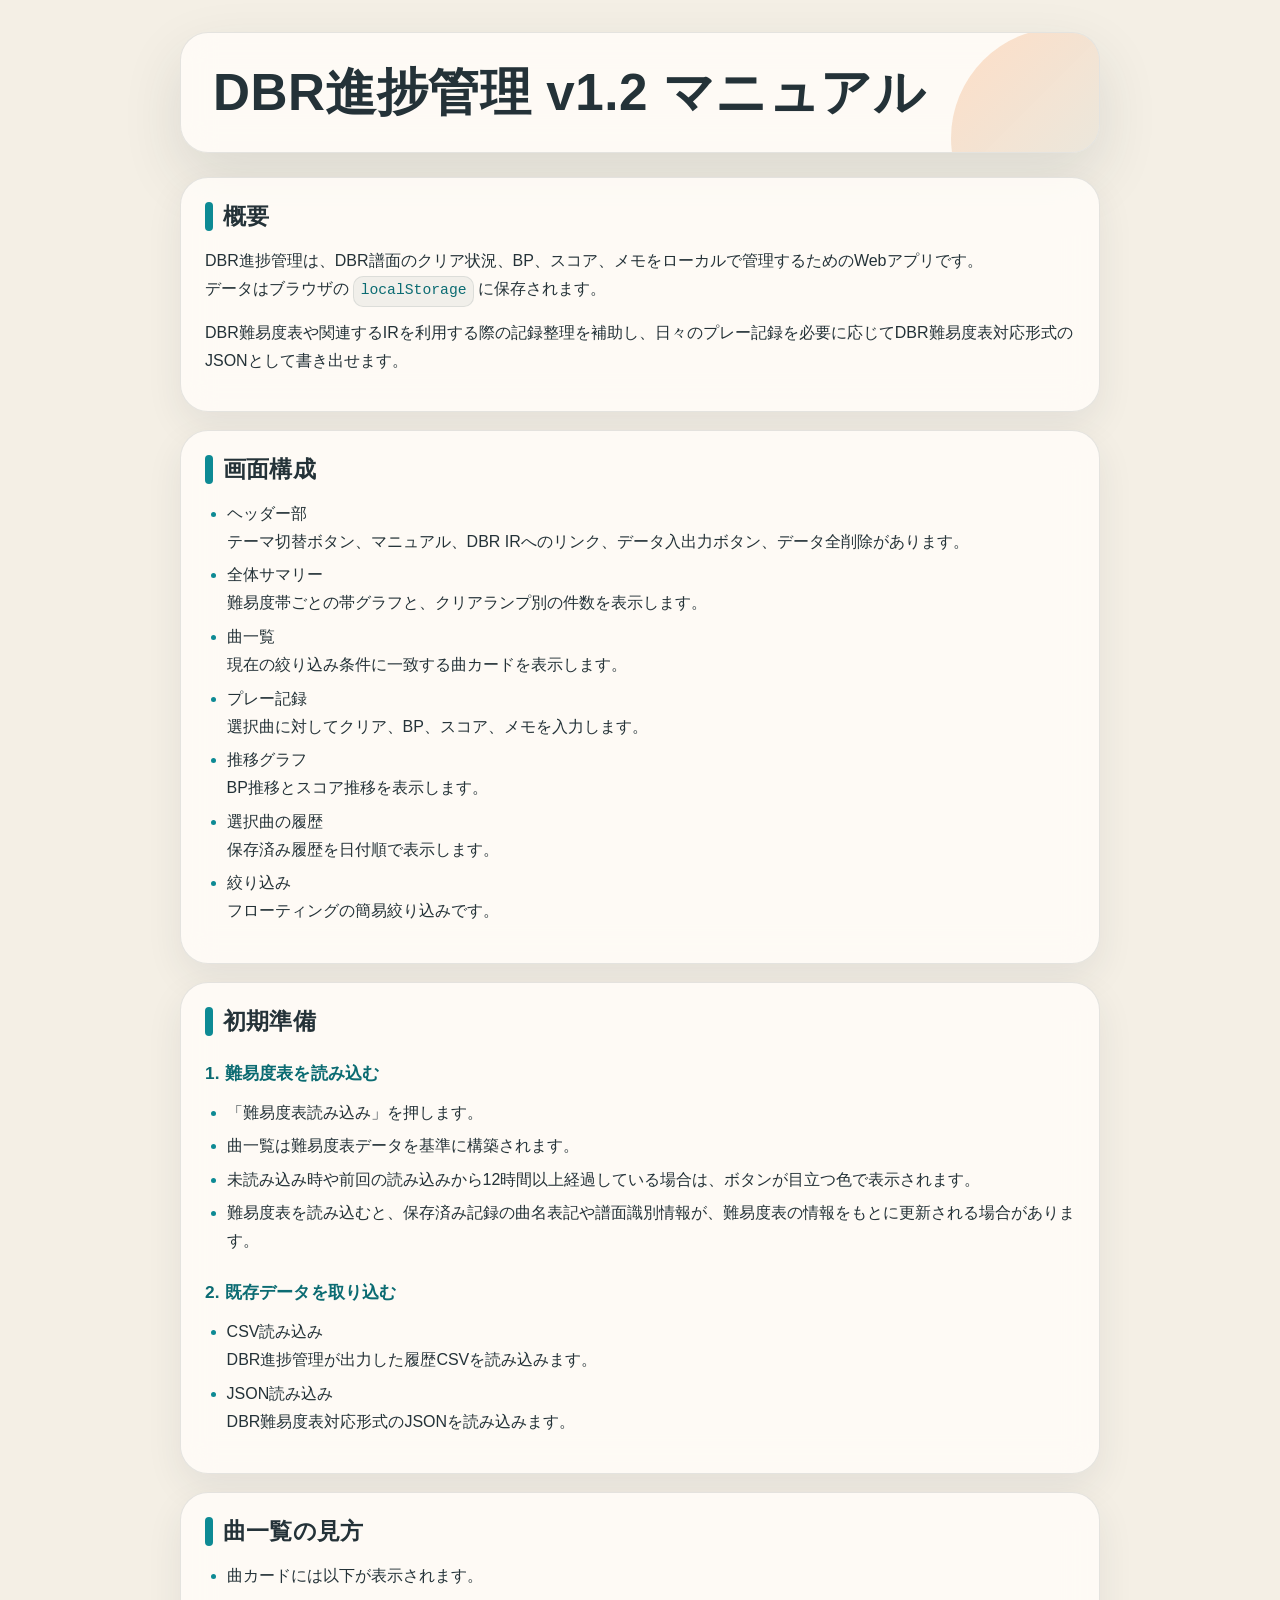
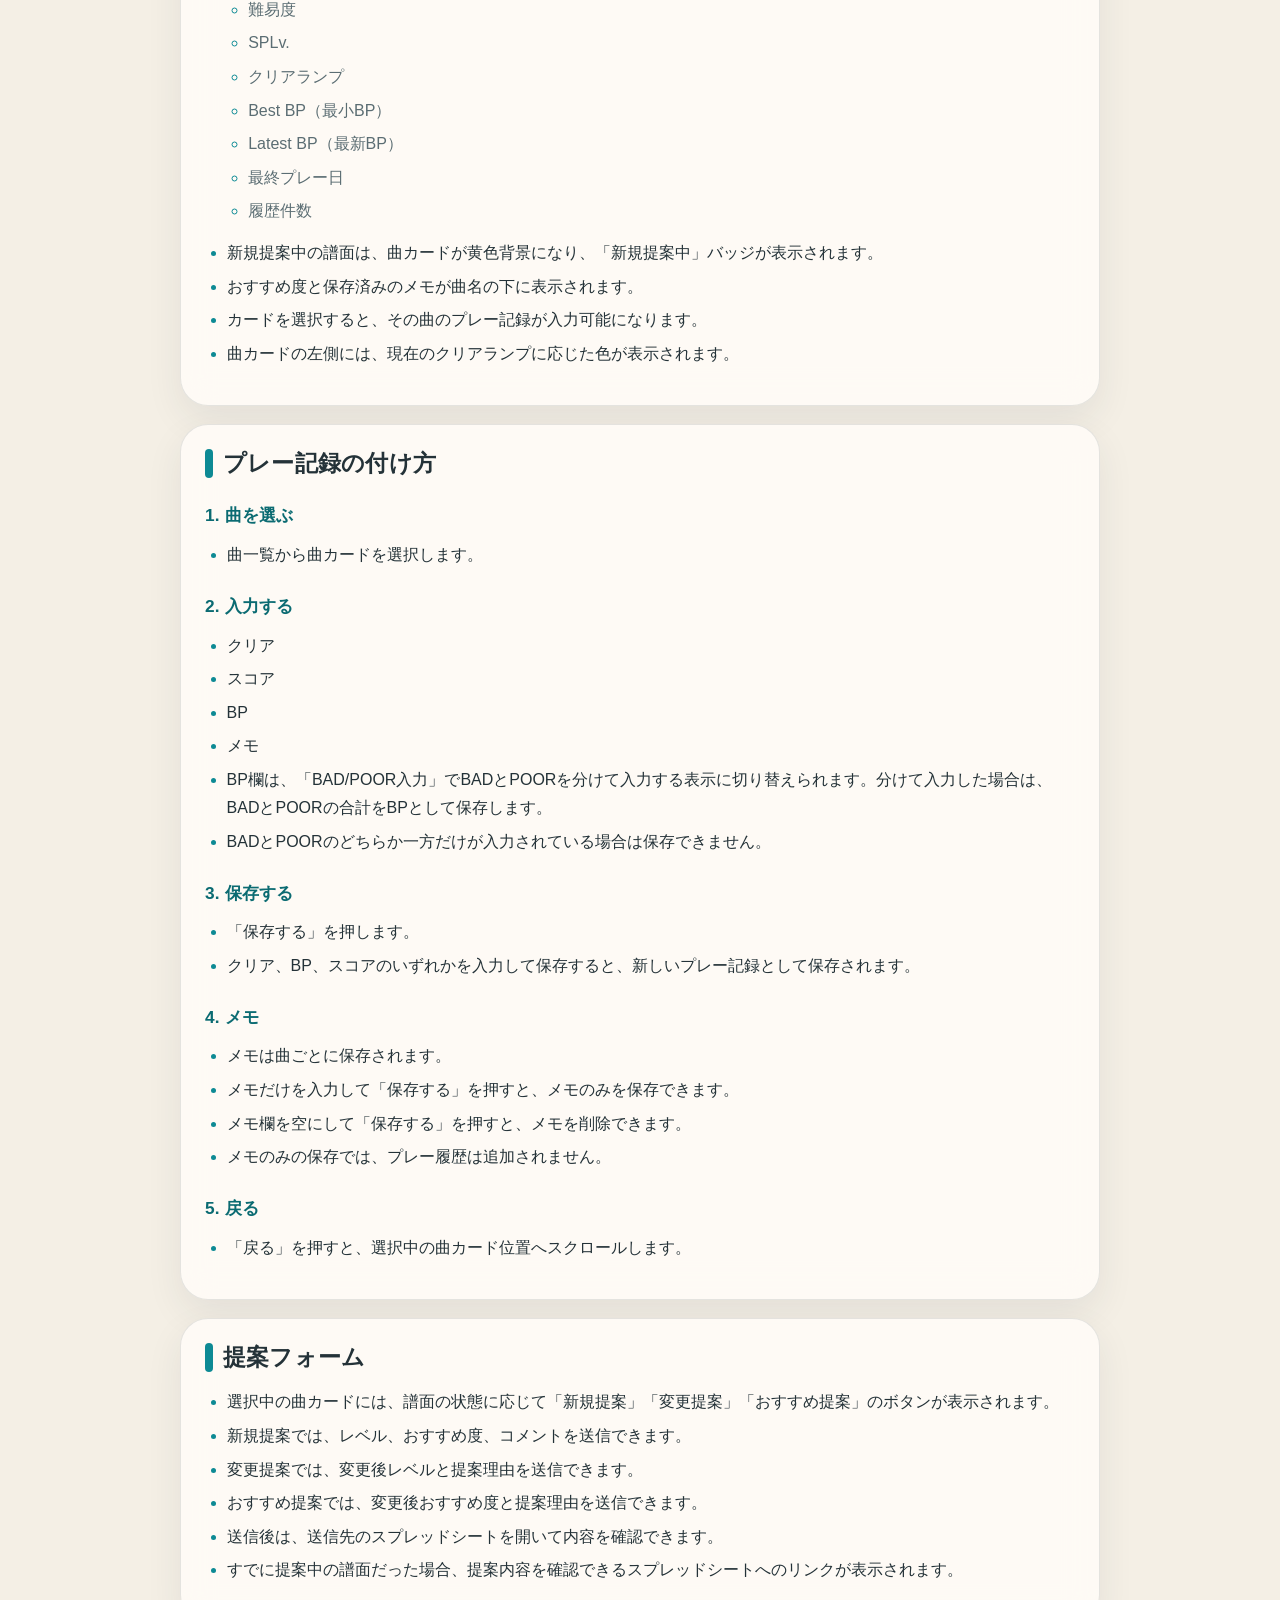
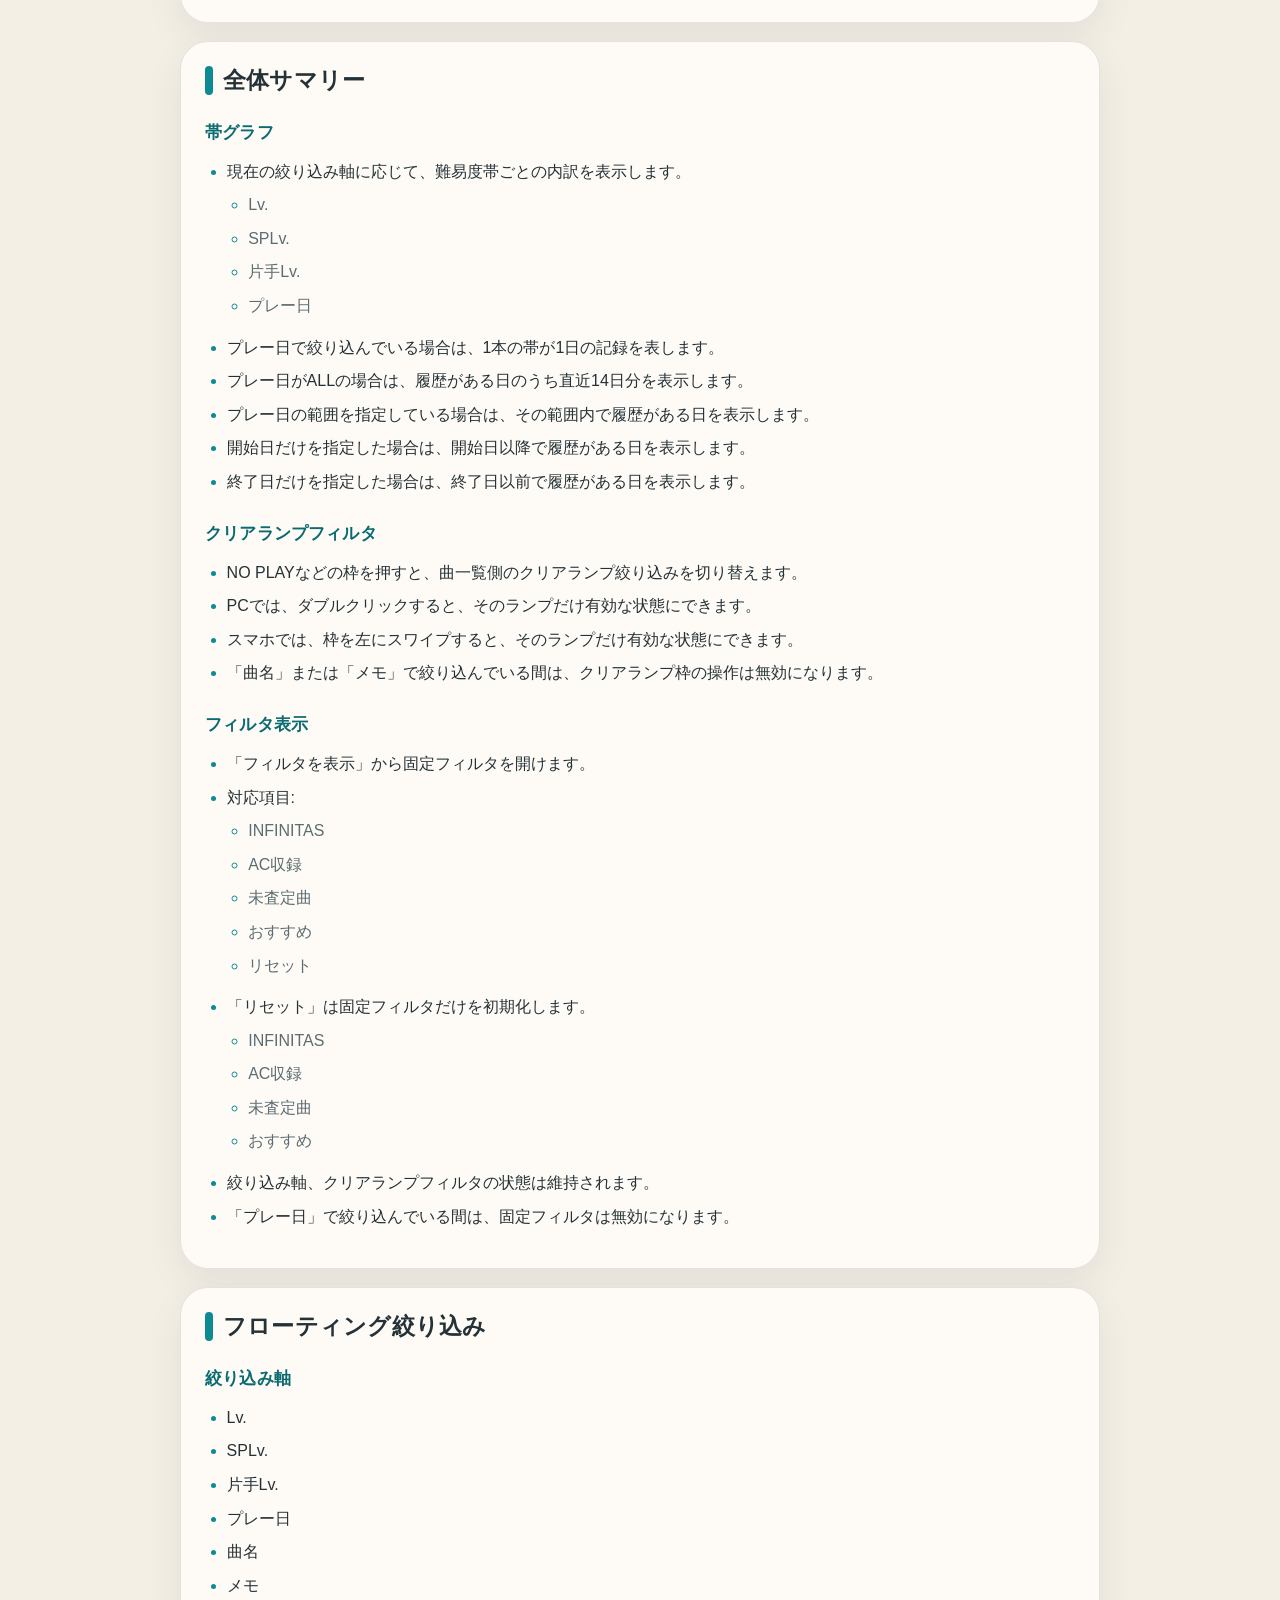
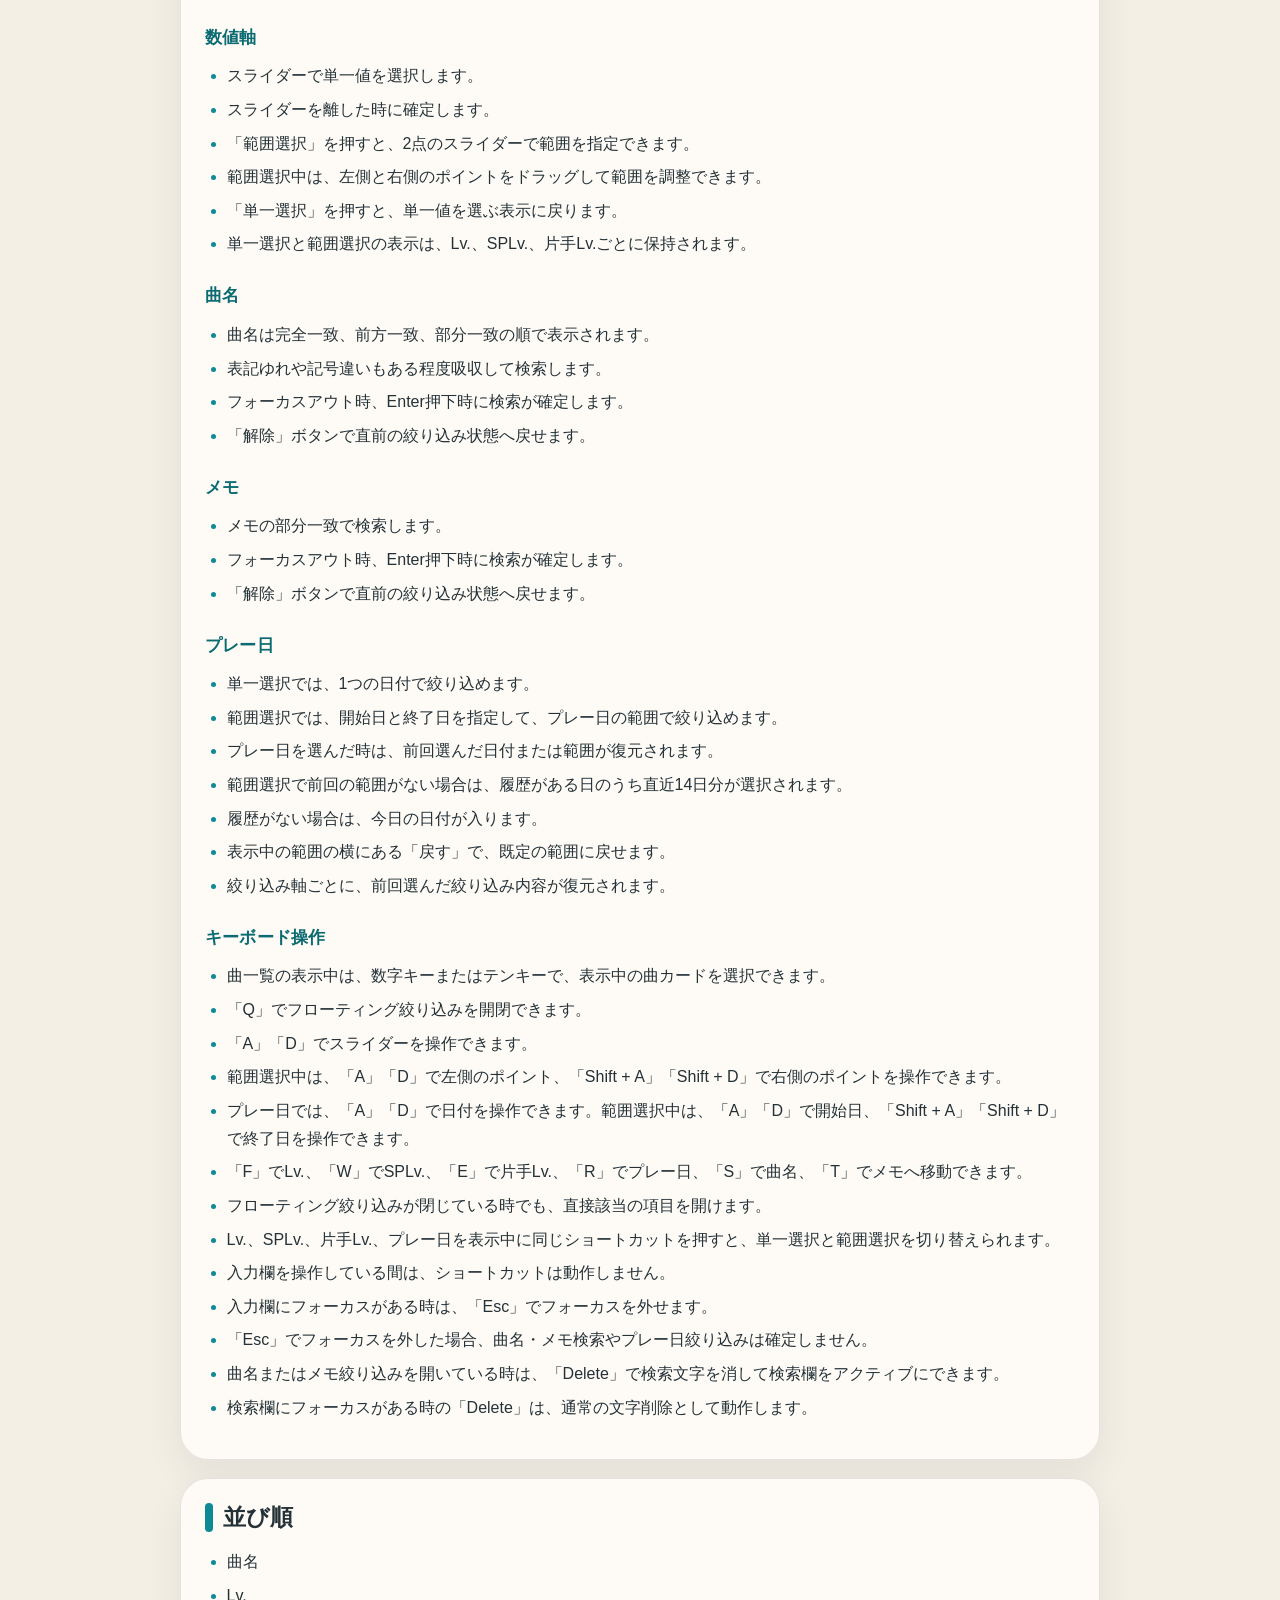
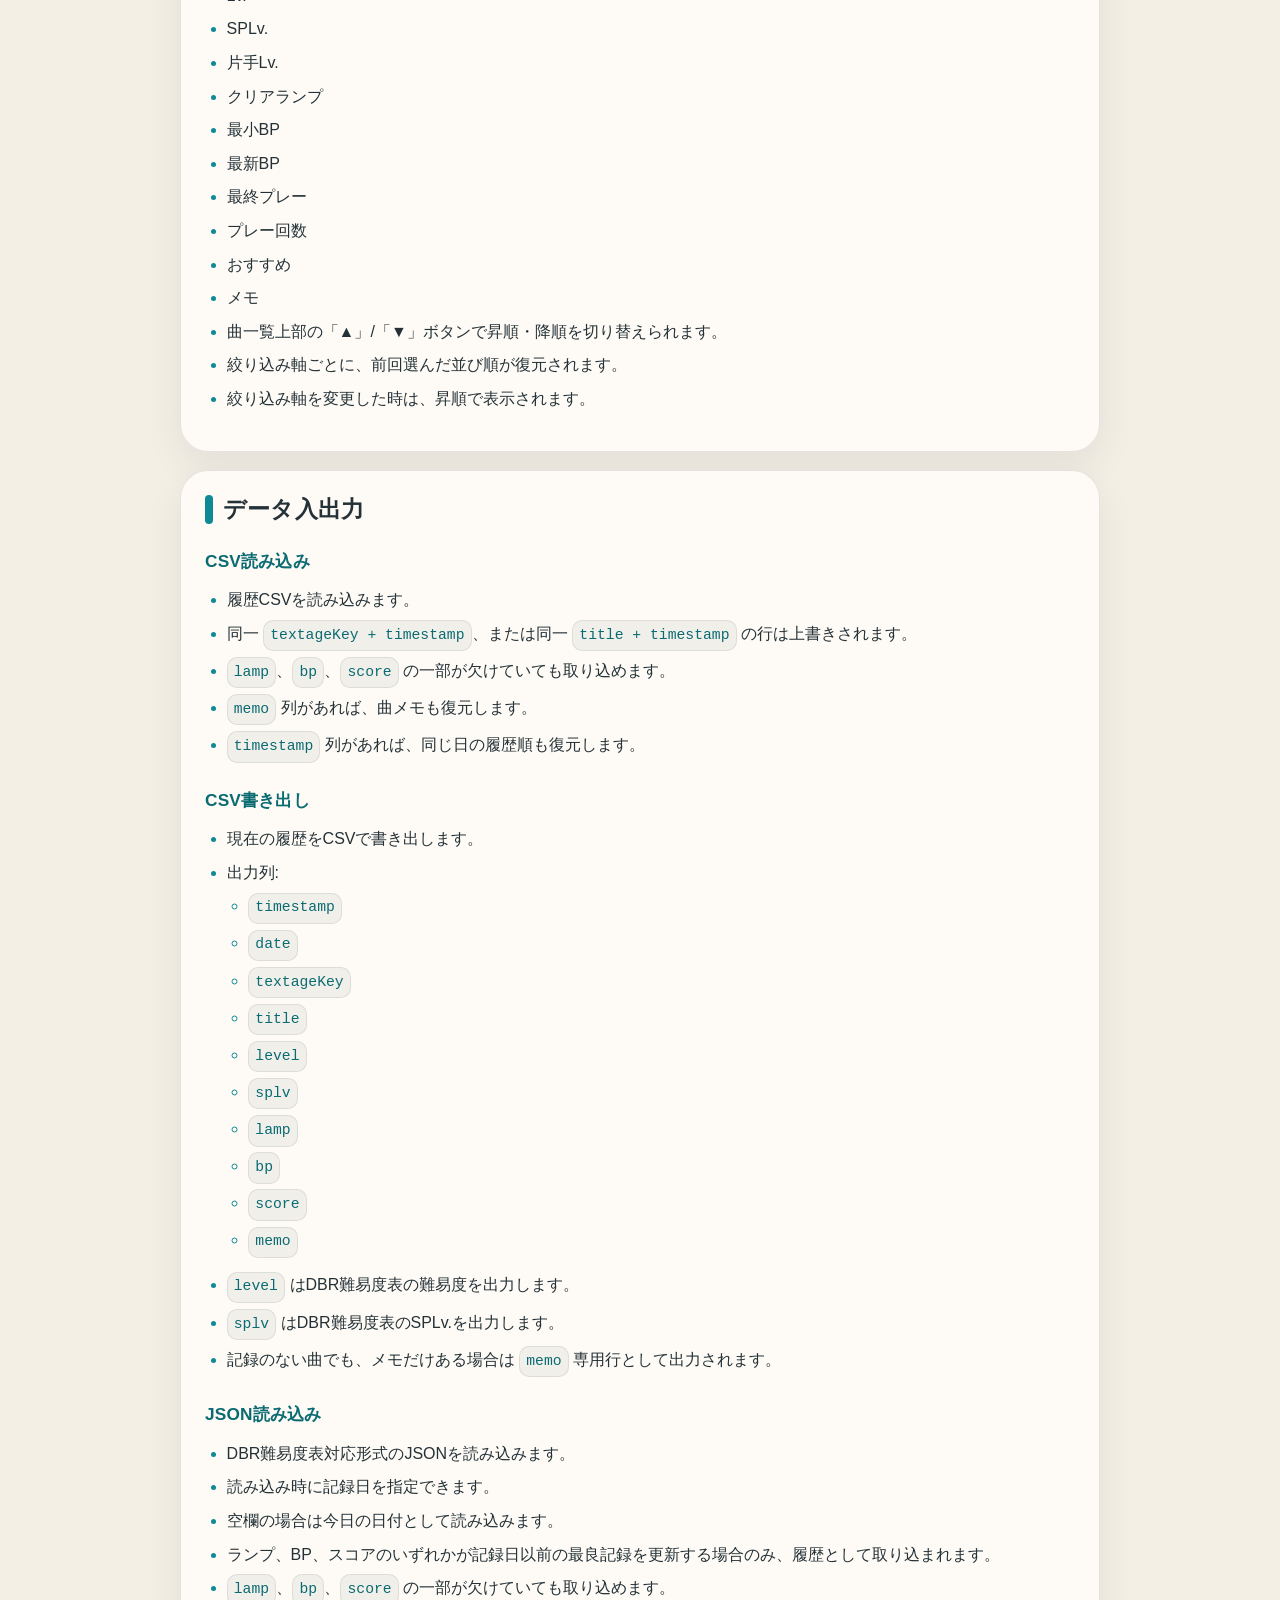
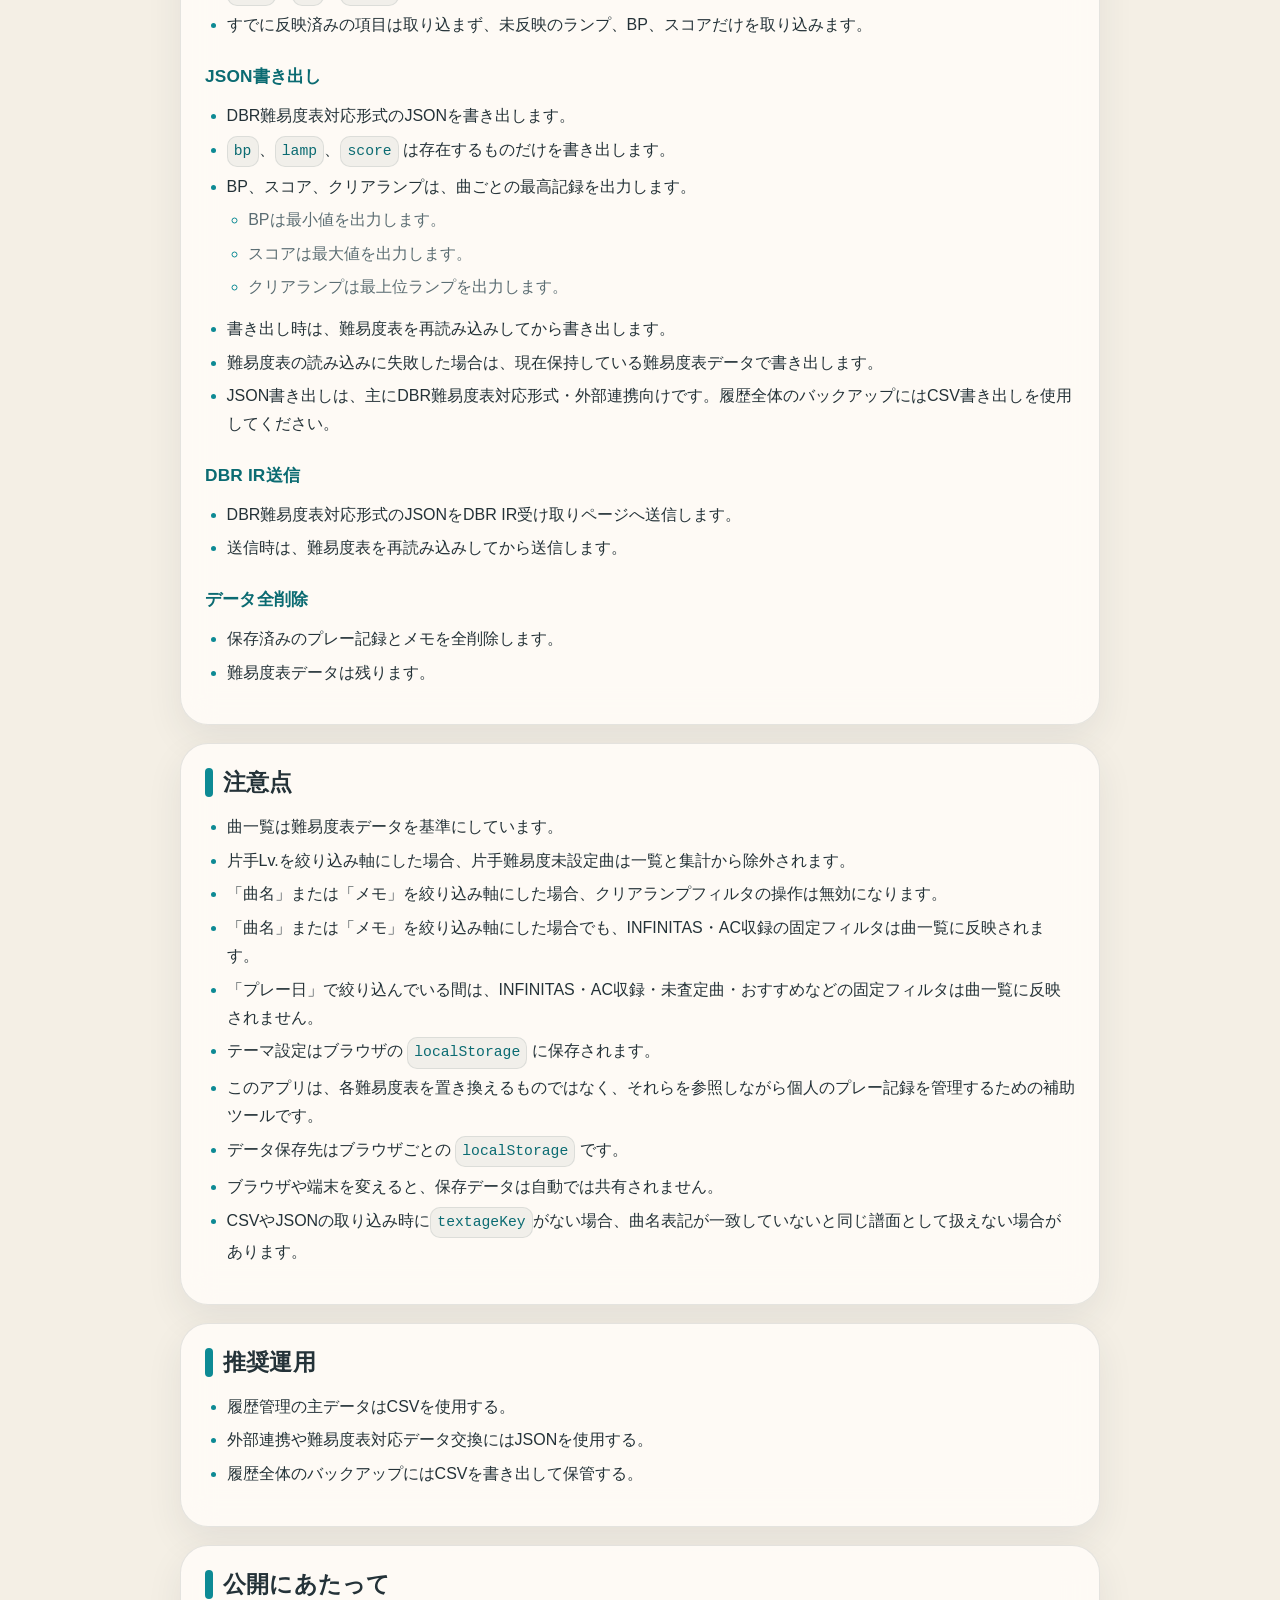
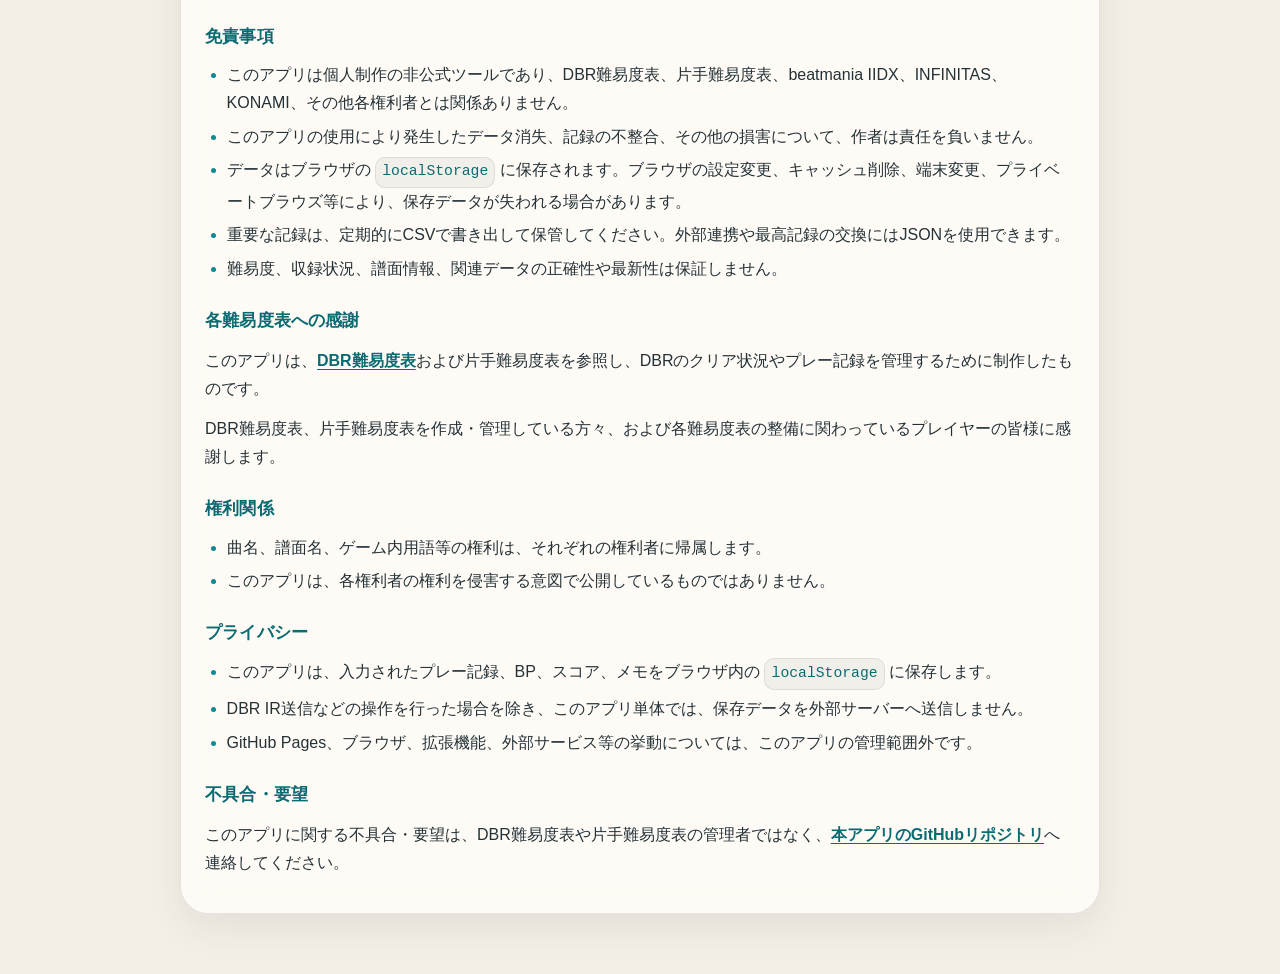
==== commit 5fef8273: "マニュアル等一括調整" ====
--- a/manual.html
+++ b/manual.html
@@ -34,8 +34,8 @@
       <section>
         <h2>画面構成</h2>
         <ul>
-          <li>ヘッダー部<br>テーマ切替ボタン、マニュアル、DBR IRへのリンク、データ入出力ボタンがあります。</li>
-          <li>全体サマリー<br>難易度帯ごとの帯グラフと、クリアランプ別の件数を表示します。三角トグルまたは「Overview」文字で開閉できます。</li>
+          <li>ヘッダー部<br>テーマ切替ボタン、マニュアル、DBR IRへのリンク、データ入出力ボタン、データ全削除があります。</li>
+          <li>全体サマリー<br>難易度帯ごとの帯グラフと、クリアランプ別の件数を表示します。</li>
           <li>曲一覧<br>現在の絞り込み条件に一致する曲カードを表示します。</li>
           <li>プレー記録<br>選択曲に対してクリア、BP、スコア、メモを入力します。</li>
           <li>推移グラフ<br>BP推移とスコア推移を表示します。</li>
@@ -94,9 +94,11 @@
         <h3>2. 入力する</h3>
         <ul>
           <li>クリア</li>
+          <li>スコア</li>
           <li>BP</li>
-          <li>スコア</li>
           <li>メモ</li>
+          <li>BP欄は、「BAD/POOR入力」でBADとPOORを分けて入力する表示に切り替えられます。分けて入力した場合は、BADとPOORの合計をBPとして保存します。</li>
+          <li>BADとPOORのどちらか一方だけが入力されている場合は保存できません。</li>
         </ul>
 
         <h3>3. 保存する</h3>
@@ -113,7 +115,7 @@
           <li>メモのみの保存では、プレー履歴は追加されません。</li>
         </ul>
 
-        <h3>6. 戻る</h3>
+        <h3>5. 戻る</h3>
         <ul>
           <li>「戻る」を押すと、選択中の曲カード位置へスクロールします。</li>
         </ul>
@@ -134,11 +136,6 @@
       <section>
         <h2>全体サマリー</h2>
 
-        <h3>開閉</h3>
-        <ul>
-          <li>見出し左の三角トグル、または「Overview」文字を押すと、全体サマリーを開閉できます。</li>
-        </ul>
-
         <h3>帯グラフ</h3>
         <ul>
           <li>現在の絞り込み軸に応じて、難易度帯ごとの内訳を表示します。
@@ -152,8 +149,8 @@
           <li>プレー日で絞り込んでいる場合は、1本の帯が1日の記録を表します。</li>
           <li>プレー日がALLの場合は、履歴がある日のうち直近14日分を表示します。</li>
           <li>プレー日の範囲を指定している場合は、その範囲内で履歴がある日を表示します。</li>
-          <li>開始日だけを指定した場合は、開始日以降で履歴がある日を最大31日分表示します。</li>
-          <li>終了日だけを指定した場合は、終了日以前で履歴がある日を最大31日分表示します。</li>
+          <li>開始日だけを指定した場合は、開始日以降で履歴がある日を表示します。</li>
+          <li>終了日だけを指定した場合は、終了日以前で履歴がある日を表示します。</li>
         </ul>
 
         <h3>クリアランプフィルタ</h3>
@@ -209,7 +206,7 @@
           <li>「範囲選択」を押すと、2点のスライダーで範囲を指定できます。</li>
           <li>範囲選択中は、左側と右側のポイントをドラッグして範囲を調整できます。</li>
           <li>「単一選択」を押すと、単一値を選ぶ表示に戻ります。</li>
-          <li>単一選択と範囲選択の表示は、Lv.、SPLv.、片手Lv.で共通です。</li>
+          <li>単一選択と範囲選択の表示は、Lv.、SPLv.、片手Lv.ごとに保持されます。</li>
         </ul>
 
         <h3>曲名</h3>
@@ -229,10 +226,11 @@
 
         <h3>プレー日</h3>
         <ul>
-          <li>開始日と終了日を指定して、プレー日の範囲で絞り込めます。</li>
-          <li>プレー日を選んだ時は、前回選んだ範囲が復元されます。</li>
-          <li>前回の範囲がない場合は、履歴がある日のうち直近14日分が選択されます。</li>
-          <li>履歴がない場合は、開始日と終了日の両方に今日の日付が入ります。</li>
+          <li>単一選択では、1つの日付で絞り込めます。</li>
+          <li>範囲選択では、開始日と終了日を指定して、プレー日の範囲で絞り込めます。</li>
+          <li>プレー日を選んだ時は、前回選んだ日付または範囲が復元されます。</li>
+          <li>範囲選択で前回の範囲がない場合は、履歴がある日のうち直近14日分が選択されます。</li>
+          <li>履歴がない場合は、今日の日付が入ります。</li>
           <li>表示中の範囲の横にある「戻す」で、既定の範囲に戻せます。</li>
           <li>絞り込み軸ごとに、前回選んだ絞り込み内容が復元されます。</li>
         </ul>
@@ -243,10 +241,10 @@
           <li>「Q」でフローティング絞り込みを開閉できます。</li>
           <li>「A」「D」でスライダーを操作できます。</li>
           <li>範囲選択中は、「A」「D」で左側のポイント、「Shift + A」「Shift + D」で右側のポイントを操作できます。</li>
+          <li>プレー日では、「A」「D」で日付を操作できます。範囲選択中は、「A」「D」で開始日、「Shift + A」「Shift + D」で終了日を操作できます。</li>
           <li>「F」でLv.、「W」でSPLv.、「E」で片手Lv.、「R」でプレー日、「S」で曲名、「T」でメモへ移動できます。</li>
           <li>フローティング絞り込みが閉じている時でも、直接該当の項目を開けます。</li>
-          <li>Lv.、SPLv.、片手Lv.を表示中に同じショートカットを押すと、現在の値とALLを切り替えられます。</li>
-          <li>範囲選択中に同じショートカットを押すと、現在の範囲と全範囲を切り替えられます。</li>
+          <li>Lv.、SPLv.、片手Lv.、プレー日を表示中に同じショートカットを押すと、単一選択と範囲選択を切り替えられます。</li>
           <li>入力欄を操作している間は、ショートカットは動作しません。</li>
           <li>入力欄にフォーカスがある時は、「Esc」でフォーカスを外せます。</li>
           <li>「Esc」でフォーカスを外した場合、曲名・メモ検索やプレー日絞り込みは確定しません。</li>
@@ -281,13 +279,13 @@
         <h3>CSV読み込み</h3>
         <ul>
           <li>履歴CSVを読み込みます。</li>
-          <li>同一譜面かつ同一記録日時の記録は上書きされます。</li>
+          <li>同一 <code>textageKey + timestamp</code>、または同一 <code>title + timestamp</code> の行は上書きされます。</li>
           <li><code>lamp</code>、<code>bp</code>、<code>score</code> の一部が欠けていても取り込めます。</li>
           <li><code>memo</code> 列があれば、曲メモも復元します。</li>
           <li><code>timestamp</code> 列があれば、同じ日の履歴順も復元します。</li>
         </ul>
 
-        <h3>CSVを書き出す</h3>
+        <h3>CSV書き出し</h3>
         <ul>
           <li>現在の履歴をCSVで書き出します。</li>
           <li>出力列:
@@ -316,9 +314,10 @@
           <li>空欄の場合は今日の日付として読み込みます。</li>
           <li>ランプ、BP、スコアのいずれかが記録日以前の最良記録を更新する場合のみ、履歴として取り込まれます。</li>
           <li><code>lamp</code>、<code>bp</code>、<code>score</code> の一部が欠けていても取り込めます。</li>
-        </ul>
-
-        <h3>JSONを書き出す</h3>
+          <li>すでに反映済みの項目は取り込まず、未反映のランプ、BP、スコアだけを取り込みます。</li>
+        </ul>
+
+        <h3>JSON書き出し</h3>
         <ul>
           <li>DBR難易度表対応形式のJSONを書き出します。</li>
           <li><code>bp</code>、<code>lamp</code>、<code>score</code> は存在するものだけを書き出します。</li>
@@ -332,6 +331,12 @@
           <li>書き出し時は、難易度表を再読み込みしてから書き出します。</li>
           <li>難易度表の読み込みに失敗した場合は、現在保持している難易度表データで書き出します。</li>
           <li>JSON書き出しは、主にDBR難易度表対応形式・外部連携向けです。履歴全体のバックアップにはCSV書き出しを使用してください。</li>
+        </ul>
+
+        <h3>DBR IR送信</h3>
+        <ul>
+          <li>DBR難易度表対応形式のJSONをDBR IR受け取りページへ送信します。</li>
+          <li>送信時は、難易度表を再読み込みしてから送信します。</li>
         </ul>
 
         <h3>データ全削除</h3>
@@ -391,7 +396,7 @@
         <h3>プライバシー</h3>
         <ul>
           <li>このアプリは、入力されたプレー記録、BP、スコア、メモをブラウザ内の <code>localStorage</code> に保存します。</li>
-          <li>このアプリ単体では、保存データを外部サーバーへ送信しません。</li>
+          <li>DBR IR送信などの操作を行った場合を除き、このアプリ単体では、保存データを外部サーバーへ送信しません。</li>
           <li>GitHub Pages、ブラウザ、拡張機能、外部サービス等の挙動については、このアプリの管理範囲外です。</li>
         </ul>
 
@@ -401,4 +406,4 @@
     </article>
   </main>
 </body>
-</html>+</html>
--- a/styles.css
+++ b/styles.css
@@ -22,14 +22,6 @@
   --lamp-hard: #e06767;
   --lamp-exh: #f2d94f;
   --lamp-fc: #ed9848;
-  --lamp-no-play-soft: #d7dadd;
-  --lamp-failed-soft: #7f4742;
-  --lamp-assist-soft: #bd82d4;
-  --lamp-easy-soft: #86c790;
-  --lamp-clear-soft: #b0e2ff;
-  --lamp-hard-soft: #e06767;
-  --lamp-exh-soft: #f2d94f;
-  --lamp-fc-soft: #ed9848;
   --shadow: 0 24px 60px rgba(43, 54, 61, 0.12);
   --radius-xl: 28px;
   --radius-lg: 20px;
@@ -56,7 +48,7 @@
   --accent-soft: rgba(83, 199, 207, 0.14);
   --warm: #ffb15a;
   --danger: #ff8d7d;
-  --lamp-no-play: #3d454b;
+  --lamp-no-play: #242a2e;
   --lamp-failed: #623834;
   --lamp-assist: #82508f;
   --lamp-easy: #6fb45f;
@@ -64,14 +56,6 @@
   --lamp-hard: #d35f58;
   --lamp-exh: #eadf58;
   --lamp-fc: #f4f7f8;
-  --lamp-no-play-soft: #3d454b;
-  --lamp-failed-soft: #623834;
-  --lamp-assist-soft: #82508f;
-  --lamp-easy-soft: #6fb45f;
-  --lamp-clear-soft: #63bfdc;
-  --lamp-hard-soft: #d35f58;
-  --lamp-exh-soft: #eadf58;
-  --lamp-fc-soft: #f4f7f8;
   --shadow: 0 24px 60px rgba(0, 0, 0, 0.38);
 }
 
@@ -212,6 +196,16 @@
   max-width: 54ch;
   margin: 12px 0 0;
   line-height: 1.6;
+}
+
+.hero-inline-link {
+  appearance: none;
+  background: transparent;
+  border: 0;
+  color: var(--accent-strong);
+  font: inherit;
+  padding: 0;
+  text-decoration: underline;
 }
 
 .hero-actions {
@@ -327,6 +321,26 @@
   margin-bottom: 18px;
 }
 
+.panel-header > div:first-child {
+  display: grid;
+  gap: 8px;
+}
+
+.panel-header .eyebrow {
+  line-height: 1;
+  margin: 0;
+}
+
+.catalog-header {
+  align-items: flex-end;
+  justify-content: flex-end;
+}
+
+.catalog-header > div:first-child {
+  align-self: flex-start;
+  margin-right: auto;
+}
+
 .header-select {
   display: grid;
   gap: 8px;
@@ -347,10 +361,45 @@
   border-radius: var(--radius-md);
   background: white;
   color: var(--text);
-  padding: 0 38px 0 14px;
+  padding: 0 14px 0 14px;
   appearance: none;
   -webkit-appearance: none;
   -moz-appearance: none;
+}
+
+.catalog-view-toggle {
+  align-items: center;
+  align-self: flex-end;
+  background: rgba(36, 50, 56, 0.06);
+  border: 1px solid transparent;
+  border-radius: var(--radius-md);
+  color: var(--text);
+  display: inline-flex;
+  flex: 0 0 auto;
+  height: 42px;
+  justify-content: center;
+  padding: 0;
+  transition: background 160ms ease, border-color 160ms ease, transform 160ms ease;
+  width: 42px;
+}
+
+.catalog-view-toggle svg {
+  fill: currentColor;
+  height: 21px;
+  width: 21px;
+}
+
+@media (hover: hover) {
+  .catalog-view-toggle:hover {
+    background: rgba(13, 138, 148, 0.12);
+    border-color: rgba(13, 138, 148, 0.18);
+    transform: translateY(-1px);
+  }
+}
+
+.catalog-view-toggle:focus-visible {
+  outline: 3px solid rgba(13, 138, 148, 0.2);
+  outline-offset: 2px;
 }
 
 .analytics-panel {
@@ -496,14 +545,6 @@
   color: #d5dde0;
 }
 
-html[data-theme="dark"] .summary-toggle-button {
-  color: var(--muted);
-}
-
-html[data-theme="dark"] .summary-toggle-button:hover {
-  color: #d5dde0;
-}
-
 .button-danger {
   background: rgba(217, 91, 77, 0.12);
   border: 1px solid rgba(217, 91, 77, 0.22);
@@ -538,90 +579,15 @@
   line-height: 1;
 }
 
-.summary-toggle-text-button {
-  all: unset;
-  color: var(--accent-strong);
-  cursor: pointer;
-  display: inline-block;
-  font-size: 0.8rem;
-  font-weight: 700;
-  letter-spacing: 0.18em;
-  line-height: 1;
-  margin: 0;
-  padding: 0;
-  text-transform: uppercase;
-  text-align: left;
-}
-
-.summary-toggle-text-button:hover {
-  color: var(--accent);
-}
-
-.summary-toggle-text-button:focus-visible {
-  outline: 3px solid rgba(13, 138, 148, 0.2);
-  outline-offset: 4px;
-}
-
-.summary-toggle-button {
-  align-items: center;
-  background: transparent;
-  border: none;
-  color: var(--muted);
-  cursor: pointer;
-  display: inline-flex;
-  flex: 0 0 auto;
-  justify-content: center;
-  padding: 0;
-}
-
-.summary-toggle-button:hover {
-  color: var(--text);
-}
-
-.summary-toggle-button:focus-visible {
-  outline: 3px solid rgba(13, 138, 148, 0.2);
-  outline-offset: 4px;
-}
-
-.summary-toggle-icon {
-  display: inline-flex;
-  align-items: center;
-  justify-content: center;
-  width: 1em;
-  height: 1em;
-}
-
-.summary-toggle-icon svg,
 .summary-filters-toggle-icon svg {
   display: block;
   width: 100%;
   height: 100%;
 }
 
-.summary-toggle-icon {
-  transform-origin: 50% 50%;
-  transition: transform 160ms ease;
-}
-
-.summary-toggle-button[aria-expanded="true"] .summary-toggle-icon {
-  transform: rotate(90deg);
-}
-
 .summary-content {
   display: grid;
   gap: 0;
-}
-
-.summary-content.is-collapsed {
-  display: none;
-}
-
-.summary-overview-panel.is-collapsed {
-  padding-bottom: 16px;
-}
-
-.summary-overview-panel.is-collapsed > .panel-header {
-  margin-bottom: 8px;
 }
 
 .summary-filters-toggle {
@@ -895,8 +861,20 @@
 }
 
 .summary-band-chart {
-  display: grid;
-  gap: 10px;
+  --summary-band-row-gap: 10px;
+  --summary-band-row-height: 20px;
+  --summary-band-visible-rows: 16;
+  display: grid;
+  gap: var(--summary-band-row-gap);
+}
+
+.summary-band-chart.is-scrollable {
+  max-height: calc(
+    (var(--summary-band-visible-rows) * var(--summary-band-row-height))
+    + ((var(--summary-band-visible-rows) - 1) * var(--summary-band-row-gap))
+  );
+  overflow-y: auto;
+  padding-right: 5px;
 }
 
 .summary-band-row {
@@ -904,6 +882,7 @@
   display: grid;
   gap: 12px;
   grid-template-columns: 64px minmax(0, 1fr) 36px;
+  min-height: var(--summary-band-row-height);
 }
 
 .summary-band-label,
@@ -954,6 +933,7 @@
   width: 100%;
   text-align: left;
   transition: transform 160ms ease, box-shadow 160ms ease, opacity 160ms ease, border-color 160ms ease;
+  touch-action: pan-y;
   user-select: none;
   -webkit-user-select: none;
   -webkit-touch-callout: none;
@@ -1029,6 +1009,11 @@
   display: grid;
   grid-template-columns: repeat(auto-fill, minmax(min(260px, 100%), 1fr));
   gap: 14px;
+}
+
+.song-grid.is-list-view {
+  grid-template-columns: 1fr;
+  gap: 8px;
 }
 
 .song-grid > .empty-state {
@@ -1068,6 +1053,91 @@
   transition: transform 180ms ease, box-shadow 180ms ease, border-color 180ms ease;
 }
 
+.song-grid.is-list-view .song-card {
+  align-content: center;
+  display: grid;
+  gap: 4px;
+  min-width: 0;
+  min-height: 76px;
+  padding: 0 12px 4px 14px;
+}
+
+.song-grid.is-list-view .song-card-title {
+  align-items: center;
+  display: flex;
+  gap: 8px;
+  margin: 0;
+  min-width: 0;
+  overflow: auto hidden;
+  -webkit-overflow-scrolling: touch;
+  white-space: nowrap;
+}
+
+.song-grid.is-list-view .song-card-note {
+  align-items: baseline;
+  display: flex;
+  gap: 0.75em;
+  line-height: 1.35;
+  margin: 0;
+  padding-left: 2px;
+  min-width: 0;
+  overflow: auto hidden;
+  -webkit-overflow-scrolling: touch;
+  white-space: nowrap;
+}
+
+.song-grid.is-list-view .song-card-note > span {
+  display: inline-block;
+  line-height: 1.35;
+}
+
+.song-grid.is-list-view .song-card-title,
+.song-grid.is-list-view .song-card-note {
+  scrollbar-width: none;
+}
+
+.song-grid.is-list-view .song-card-title::-webkit-scrollbar,
+.song-grid.is-list-view .song-card-note::-webkit-scrollbar {
+  display: none;
+}
+
+.song-card-list-title-tags {
+  align-items: center;
+  display: inline-flex;
+  flex: 0 0 auto;
+  gap: 6px;
+}
+
+.song-card-list-title-tags .pill {
+  font-family: var(--font-ui);
+}
+
+.song-card-list-meta-text {
+  flex: 0 0 auto;
+  white-space: nowrap;
+}
+
+.song-card-list-title-text {
+  flex: 1 1 auto;
+  min-width: 0;
+}
+
+.song-grid.is-list-view .song-card-meta {
+  min-width: 0;
+  overflow: auto hidden;
+  -webkit-overflow-scrolling: touch;
+}
+
+.song-grid.is-list-view .song-card-meta-row {
+  flex-wrap: nowrap;
+  gap: 6px;
+  min-width: max-content;
+}
+
+.song-grid.is-list-view .song-card-meta-row .pill {
+  white-space: nowrap;
+}
+
 @media (hover: hover) {
   .song-card:hover {
     transform: translateY(-2px);
@@ -1116,9 +1186,19 @@
 
 .song-card-meta,
 .selected-song-meta {
+  display: grid;
+  gap: 8px;
+  min-width: 0;
+  max-width: 100%;
+}
+
+.song-card-meta-row,
+.selected-song-meta-row {
   display: flex;
   flex-wrap: wrap;
   gap: 8px;
+  min-width: 0;
+  max-width: 100%;
 }
 
 .pill {
@@ -1420,14 +1500,43 @@
 }
 
 .entry-score-row #bp-input,
+.entry-score-row #bad-input,
+.entry-score-row #poor-input,
 .entry-score-row #score-input {
   min-width: 0;
   width: 100%;
 }
 
+.entry-bp-split-inputs {
+  display: grid;
+  gap: 8px;
+  grid-template-columns: repeat(2, minmax(0, 1fr));
+}
+
+.entry-input-mode-link {
+  appearance: none;
+  background: transparent;
+  border: 0;
+  color: var(--accent-strong);
+  cursor: pointer;
+  font: inherit;
+  font-size: 0.82rem;
+  font-weight: 700;
+  padding: 0;
+  text-decoration: underline;
+}
+
+.entry-input-mode-link:hover {
+  color: var(--accent);
+}
+
 .field {
   display: grid;
   gap: 8px;
+}
+
+.field[hidden] {
+  display: none;
 }
 
 .field-grow {
@@ -1441,7 +1550,7 @@
 
 .field-title-row {
   display: flex;
-  align-items: flex-start;
+  align-items: baseline;
   justify-content: flex-start;
   gap: 8px;
 }
@@ -1645,7 +1754,6 @@
   font-weight: 700;
   text-decoration: underline;
   padding: 0;
-  vertical-align: bottom;
 }
 
 .floating-filter-single-wrap {
@@ -1730,7 +1838,7 @@
 }
 
 .floating-filter-date-summary {
-  align-items: center;
+  align-items: baseline;
   display: flex;
   gap: 12px;
   justify-content: flex-start;
@@ -1912,6 +2020,10 @@
 }
 
 html[data-theme="dark"] .button-tertiary {
+  background: rgba(255, 255, 255, 0.06);
+}
+
+html[data-theme="dark"] .catalog-view-toggle {
   background: rgba(255, 255, 255, 0.06);
 }
 
@@ -2314,6 +2426,47 @@
     grid-template-columns: 1fr;
   }
 
+  .summary-legend {
+    gap: 8px;
+  }
+
+  .summary-lamp-item {
+    align-items: center;
+    border-radius: 999px;
+    gap: 10px;
+    padding: 9px 12px;
+  }
+
+  .summary-lamp-main {
+    flex: 1 1 auto;
+    min-width: 0;
+  }
+
+  .summary-lamp-label {
+    overflow: hidden;
+    text-overflow: ellipsis;
+    white-space: nowrap;
+  }
+
+  .summary-lamp-values {
+    align-items: baseline;
+    flex: 0 0 auto;
+    flex-direction: row;
+    gap: 8px;
+  }
+
+  .summary-lamp-values strong {
+    font-size: 1rem;
+    min-width: 4ch;
+    text-align: right;
+  }
+
+  .summary-lamp-values span {
+    font-size: 0.78rem;
+    min-width: 6ch;
+    text-align: right;
+  }
+
   .filters-meta {
     align-items: stretch;
   }
@@ -2547,4 +2700,42 @@
 
 .selected-song-title .song-card-title-katate {
   font-size: 0.82em;
-}+}
+
+@media (hover: none) {
+  .song-card,
+  .selected-song-card {
+    min-width: 0;
+  }
+
+  .song-card-meta,
+  .selected-song-meta {
+    min-width: 0;
+    max-width: 100%;
+  }
+
+  .song-card-meta-row,
+  .selected-song-meta-row {
+    display: flex;
+    flex-wrap: nowrap;
+    gap: 8px;
+    width: 100%;
+    max-width: 100%;
+    min-width: 0;
+    overflow-x: auto;
+    overflow-y: hidden;
+    scrollbar-width: none;
+    -webkit-overflow-scrolling: touch;
+  }
+
+  .song-card-meta-row::-webkit-scrollbar,
+  .selected-song-meta-row::-webkit-scrollbar {
+    display: none;
+  }
+
+  .song-card-meta-row .pill,
+  .selected-song-meta-row .pill {
+    flex: 0 0 auto;
+    white-space: nowrap;
+  }
+}
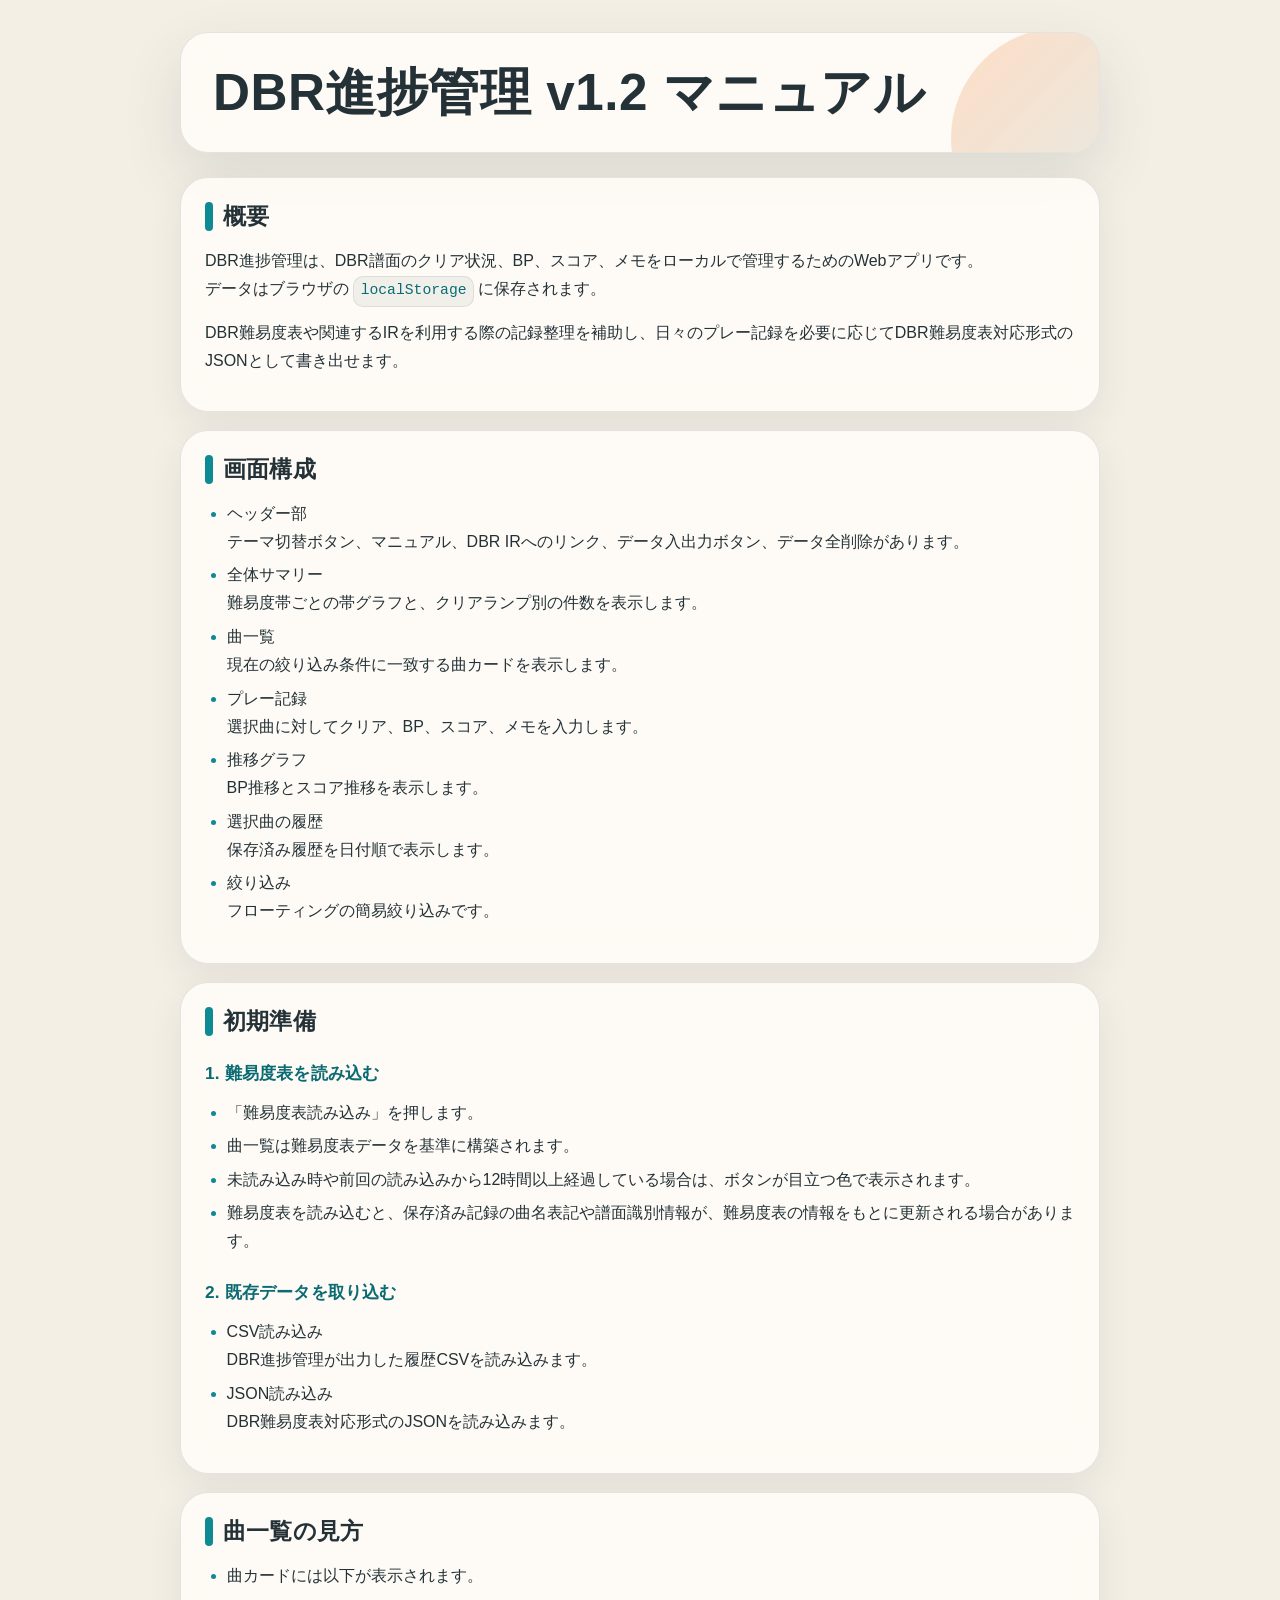
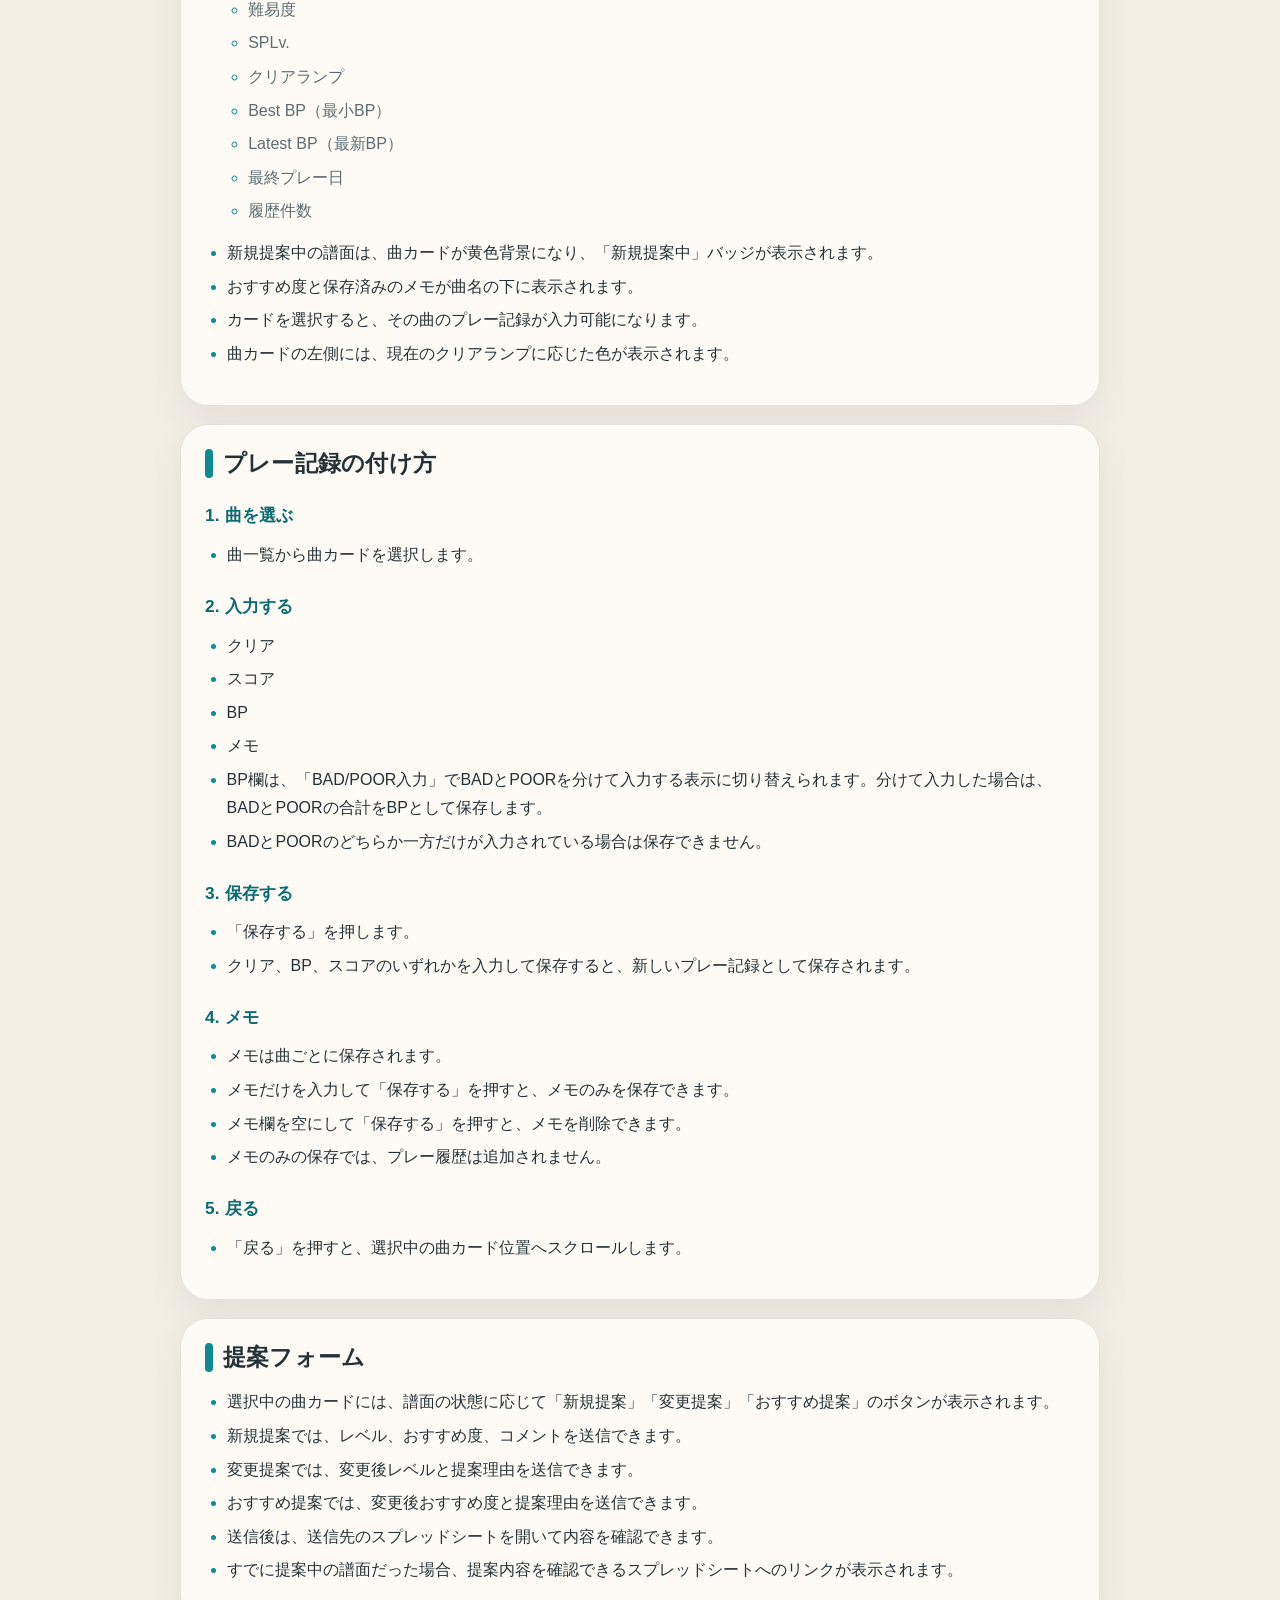
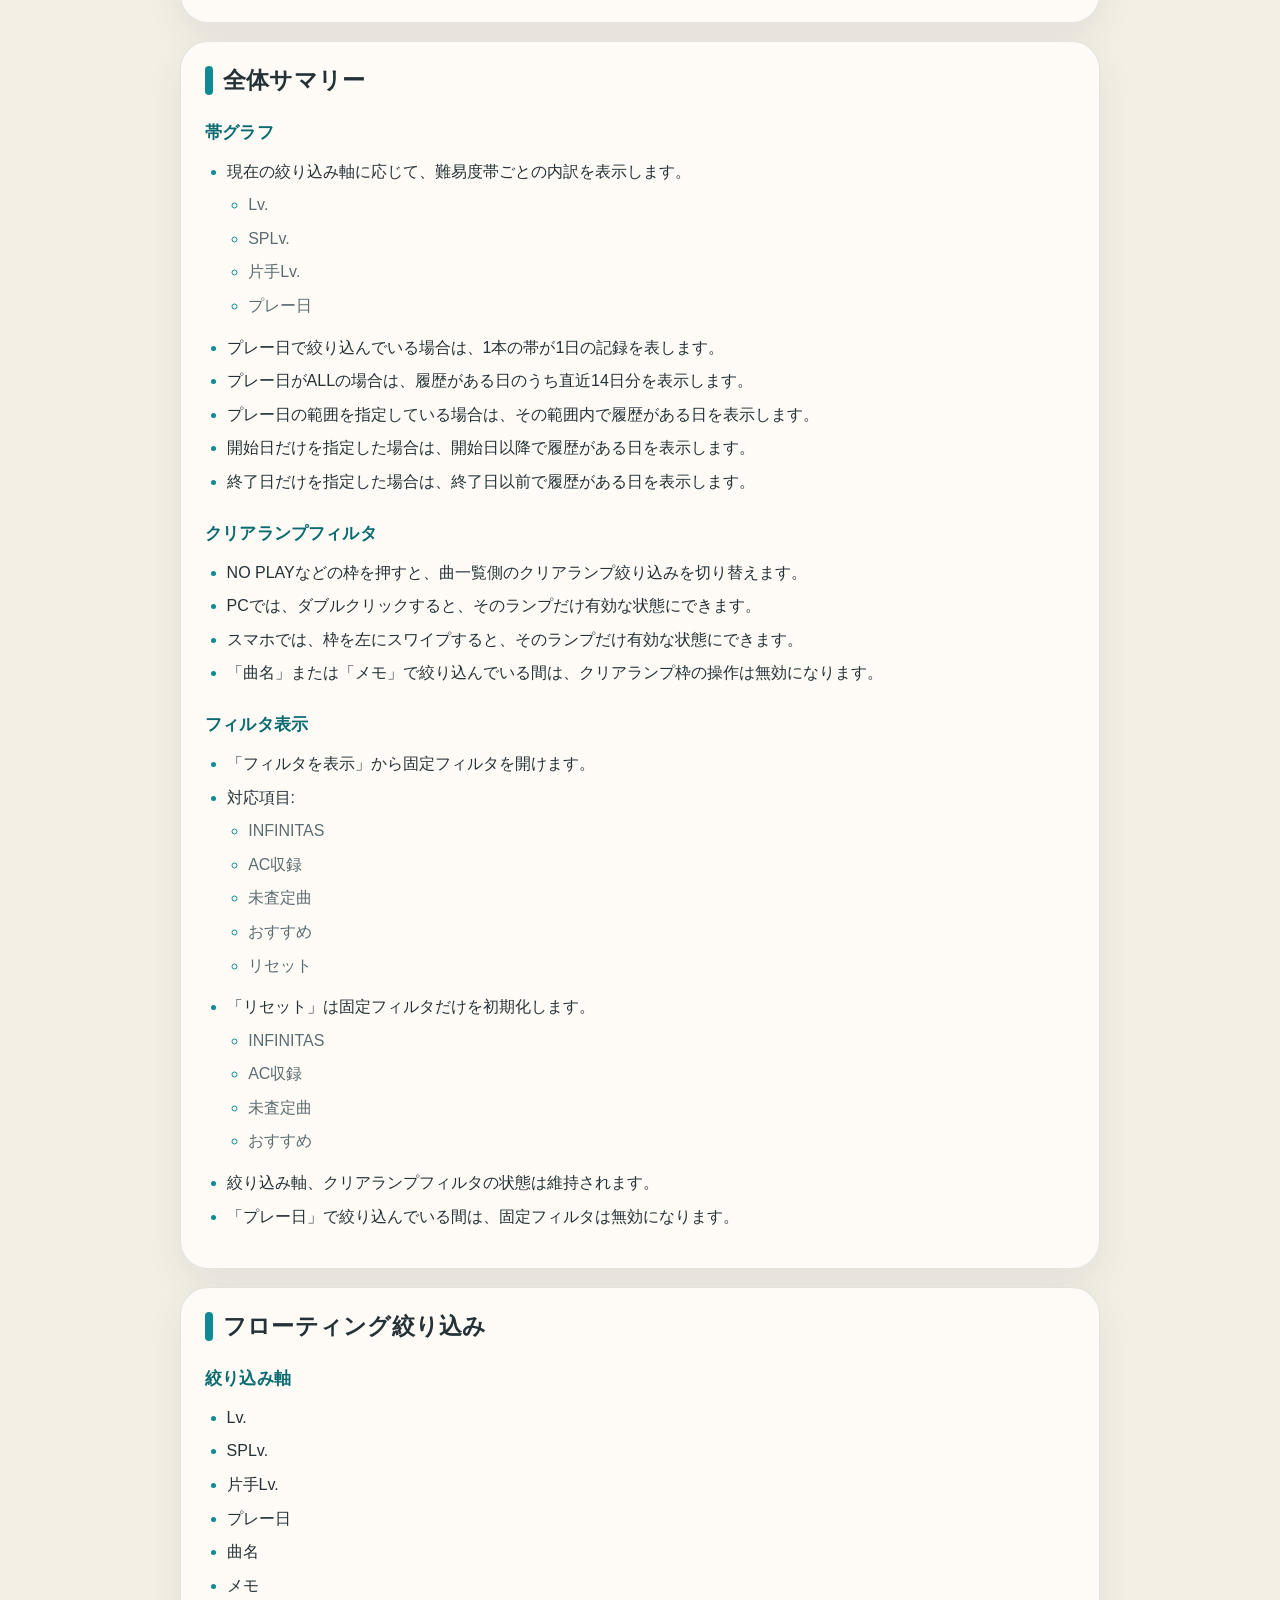
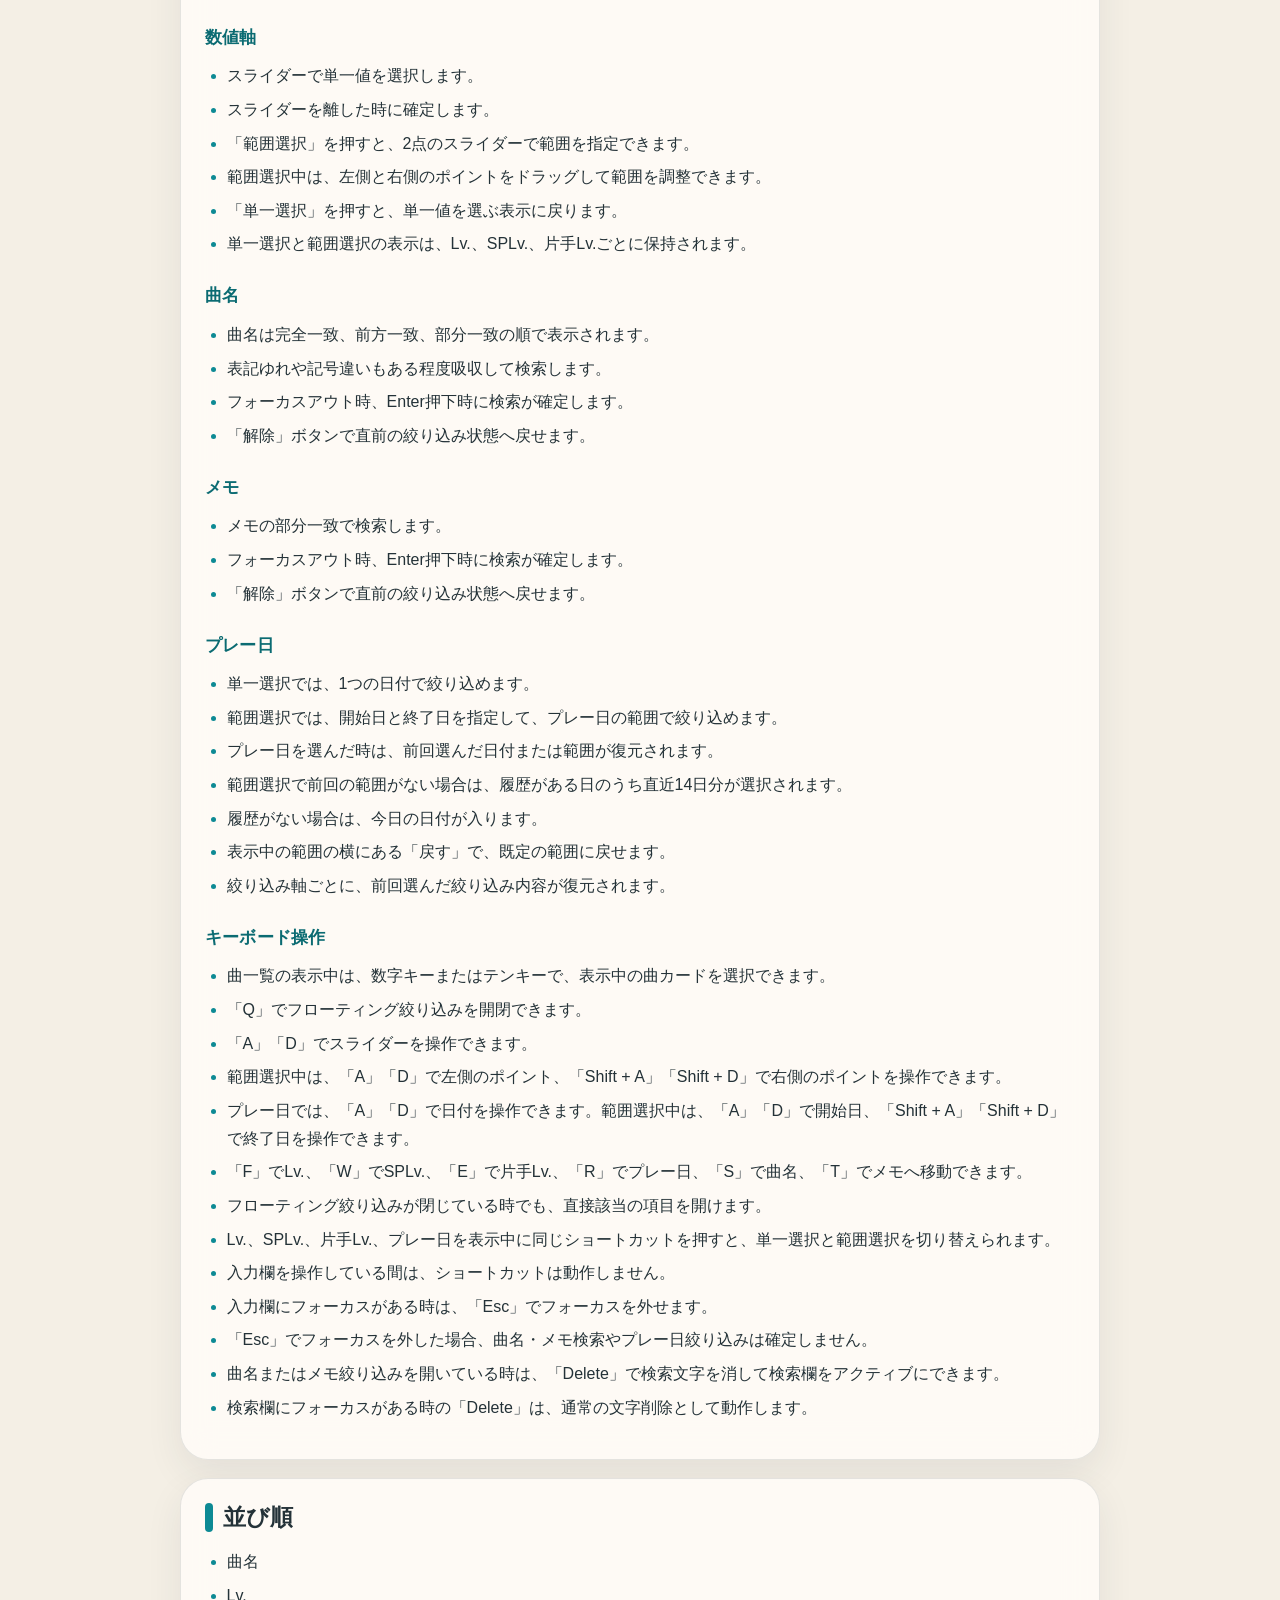
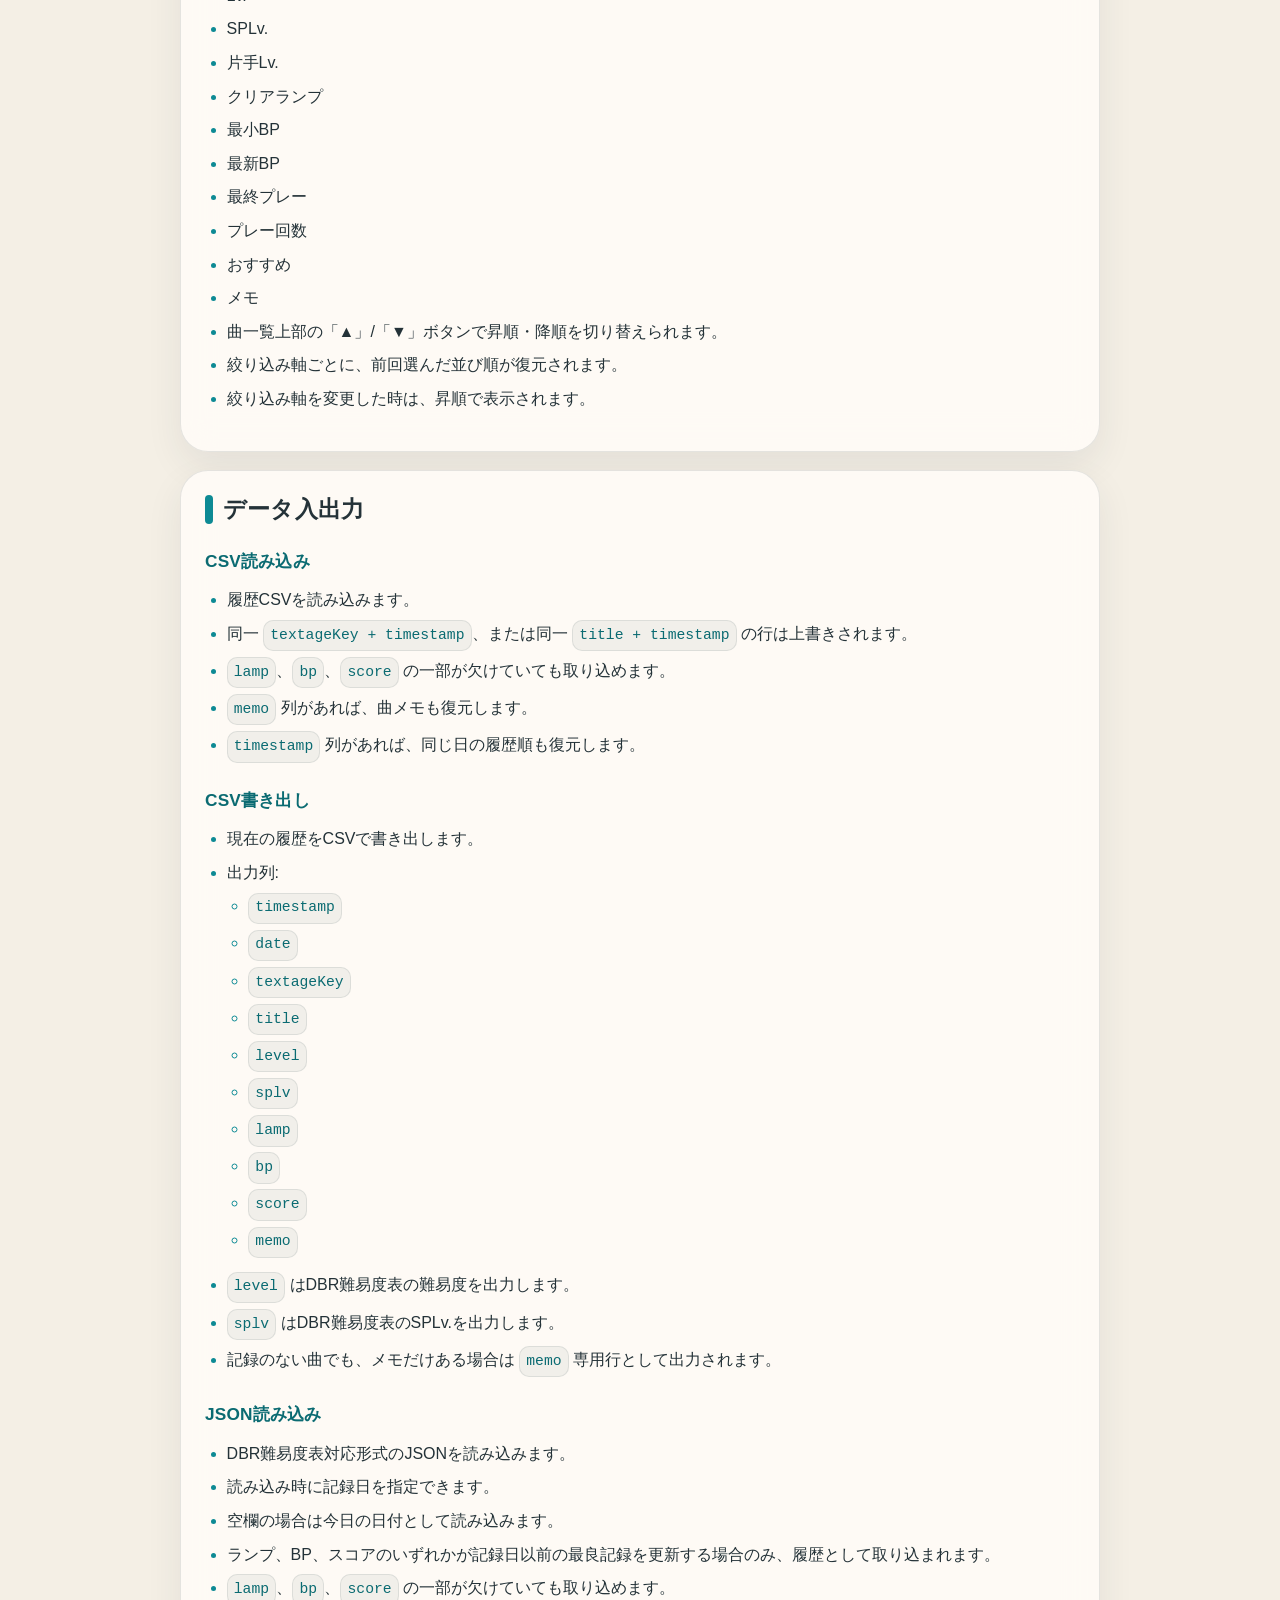
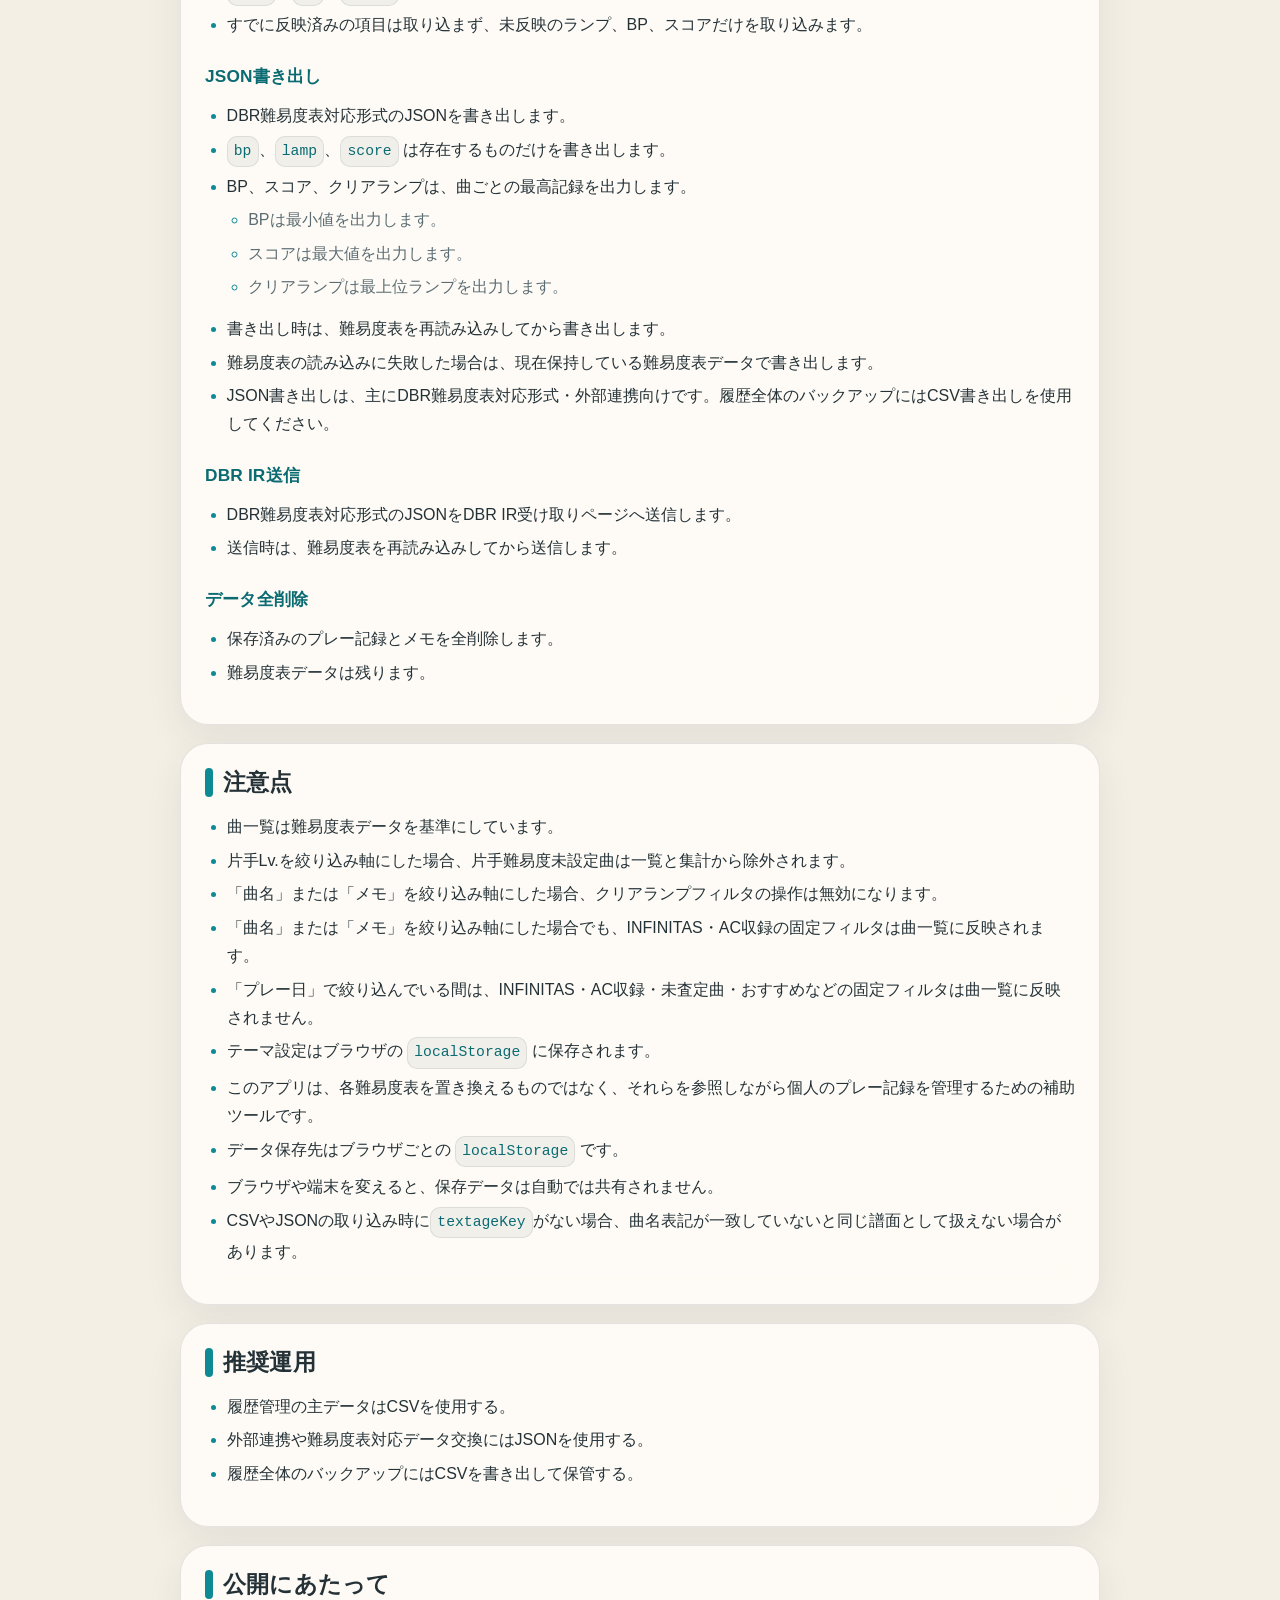
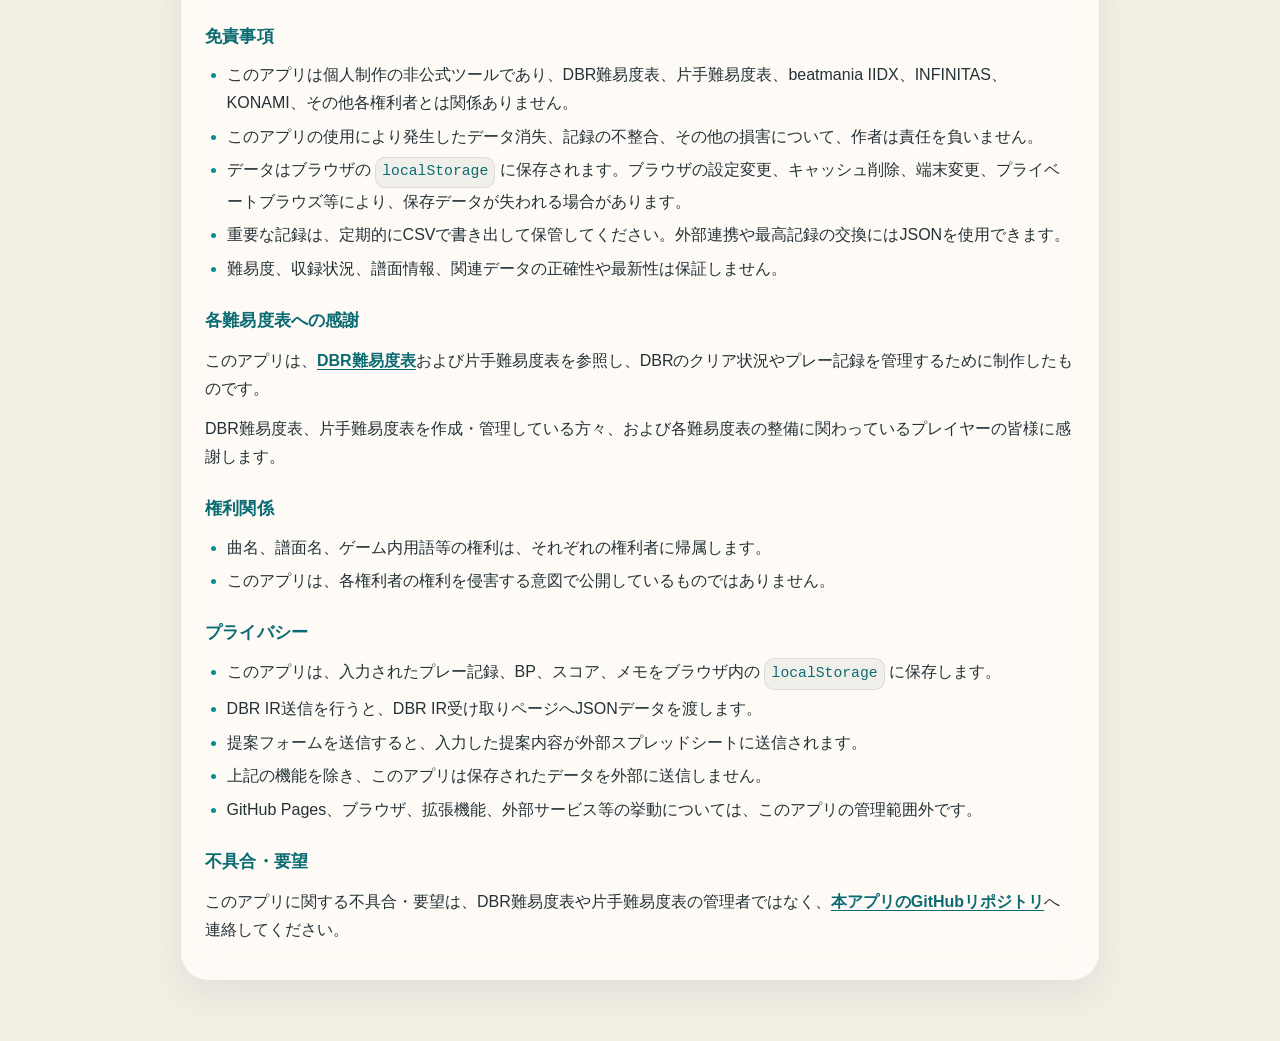
==== commit 3214f6a8: "マニュアル調整" ====
--- a/manual.html
+++ b/manual.html
@@ -396,7 +396,9 @@
         <h3>プライバシー</h3>
         <ul>
           <li>このアプリは、入力されたプレー記録、BP、スコア、メモをブラウザ内の <code>localStorage</code> に保存します。</li>
-          <li>DBR IR送信などの操作を行った場合を除き、このアプリ単体では、保存データを外部サーバーへ送信しません。</li>
+          <li>DBR IR送信を行うと、DBR IR受け取りページへJSONデータを渡します。</li>
+          <li>提案フォームを送信すると、入力した提案内容が外部スプレッドシートに送信されます。</li>
+          <li>上記の機能を除き、このアプリは保存されたデータを外部に送信しません。</li>
           <li>GitHub Pages、ブラウザ、拡張機能、外部サービス等の挙動については、このアプリの管理範囲外です。</li>
         </ul>
 
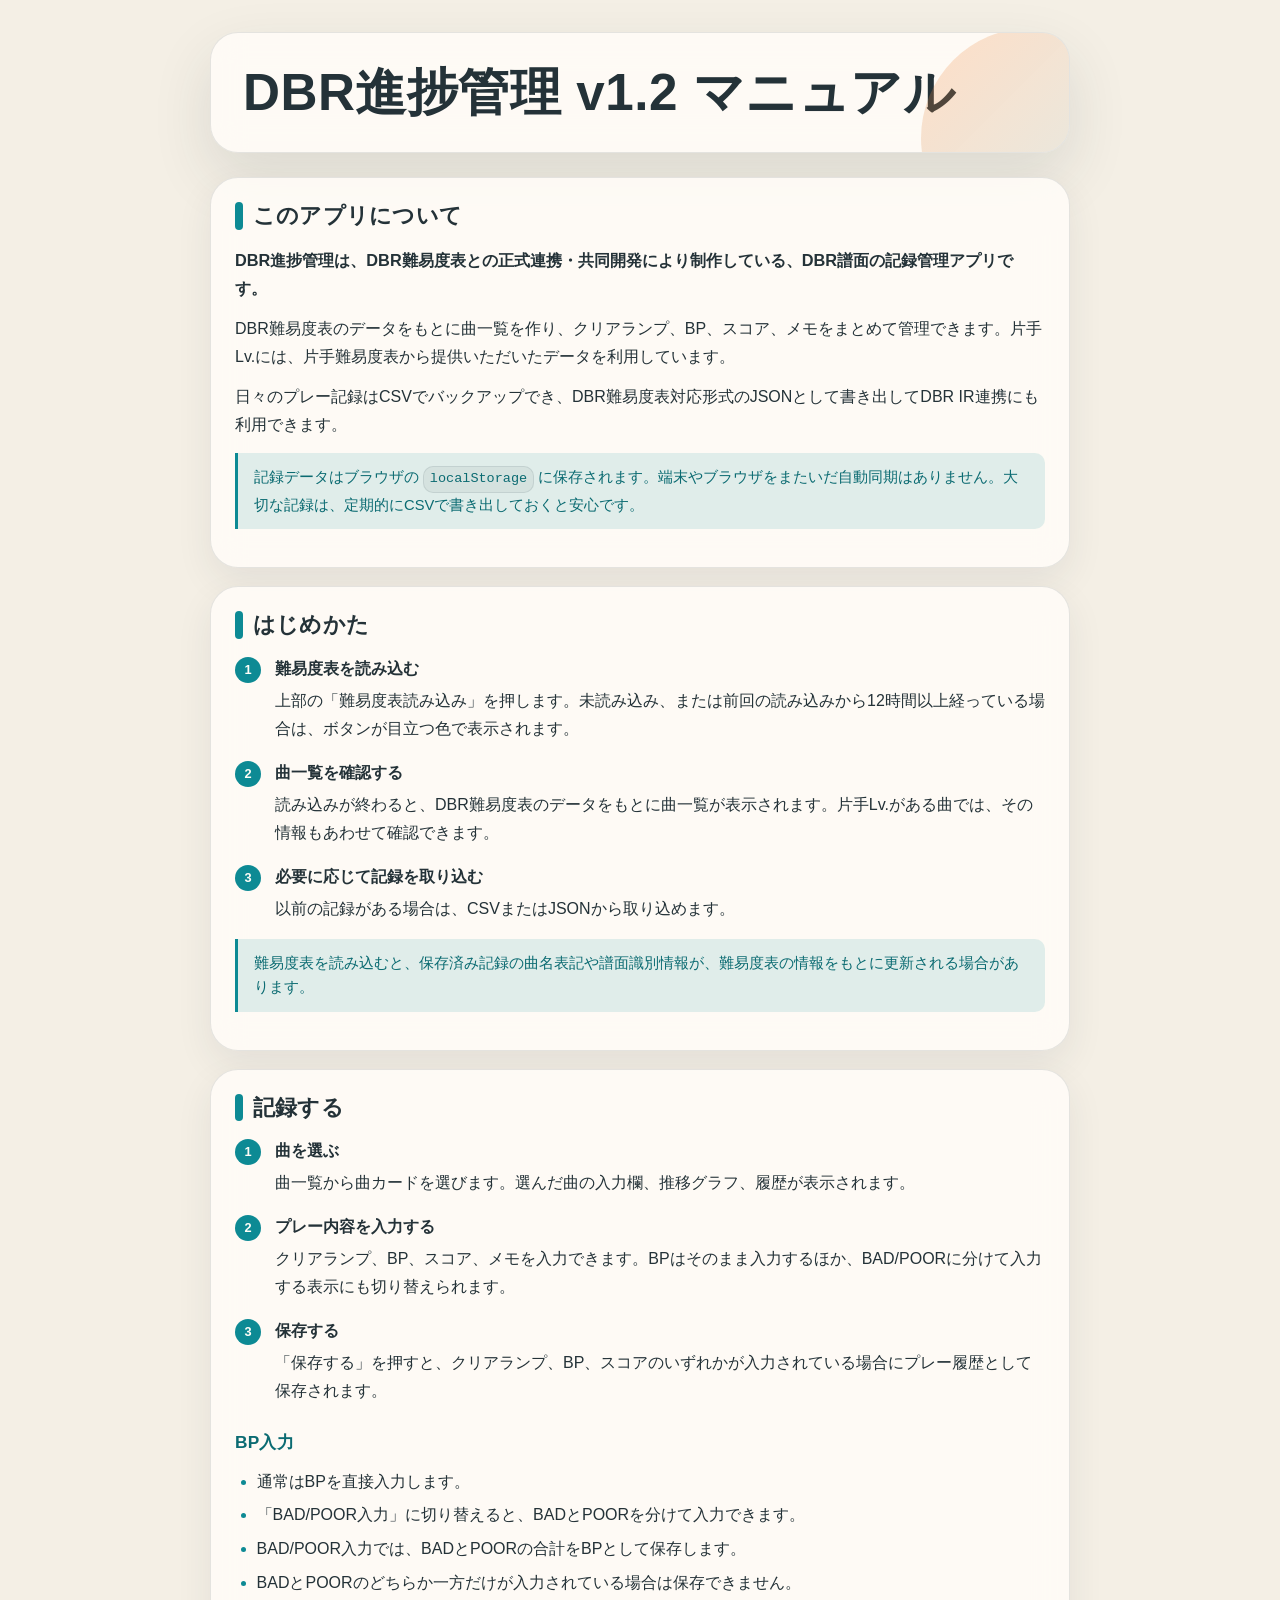
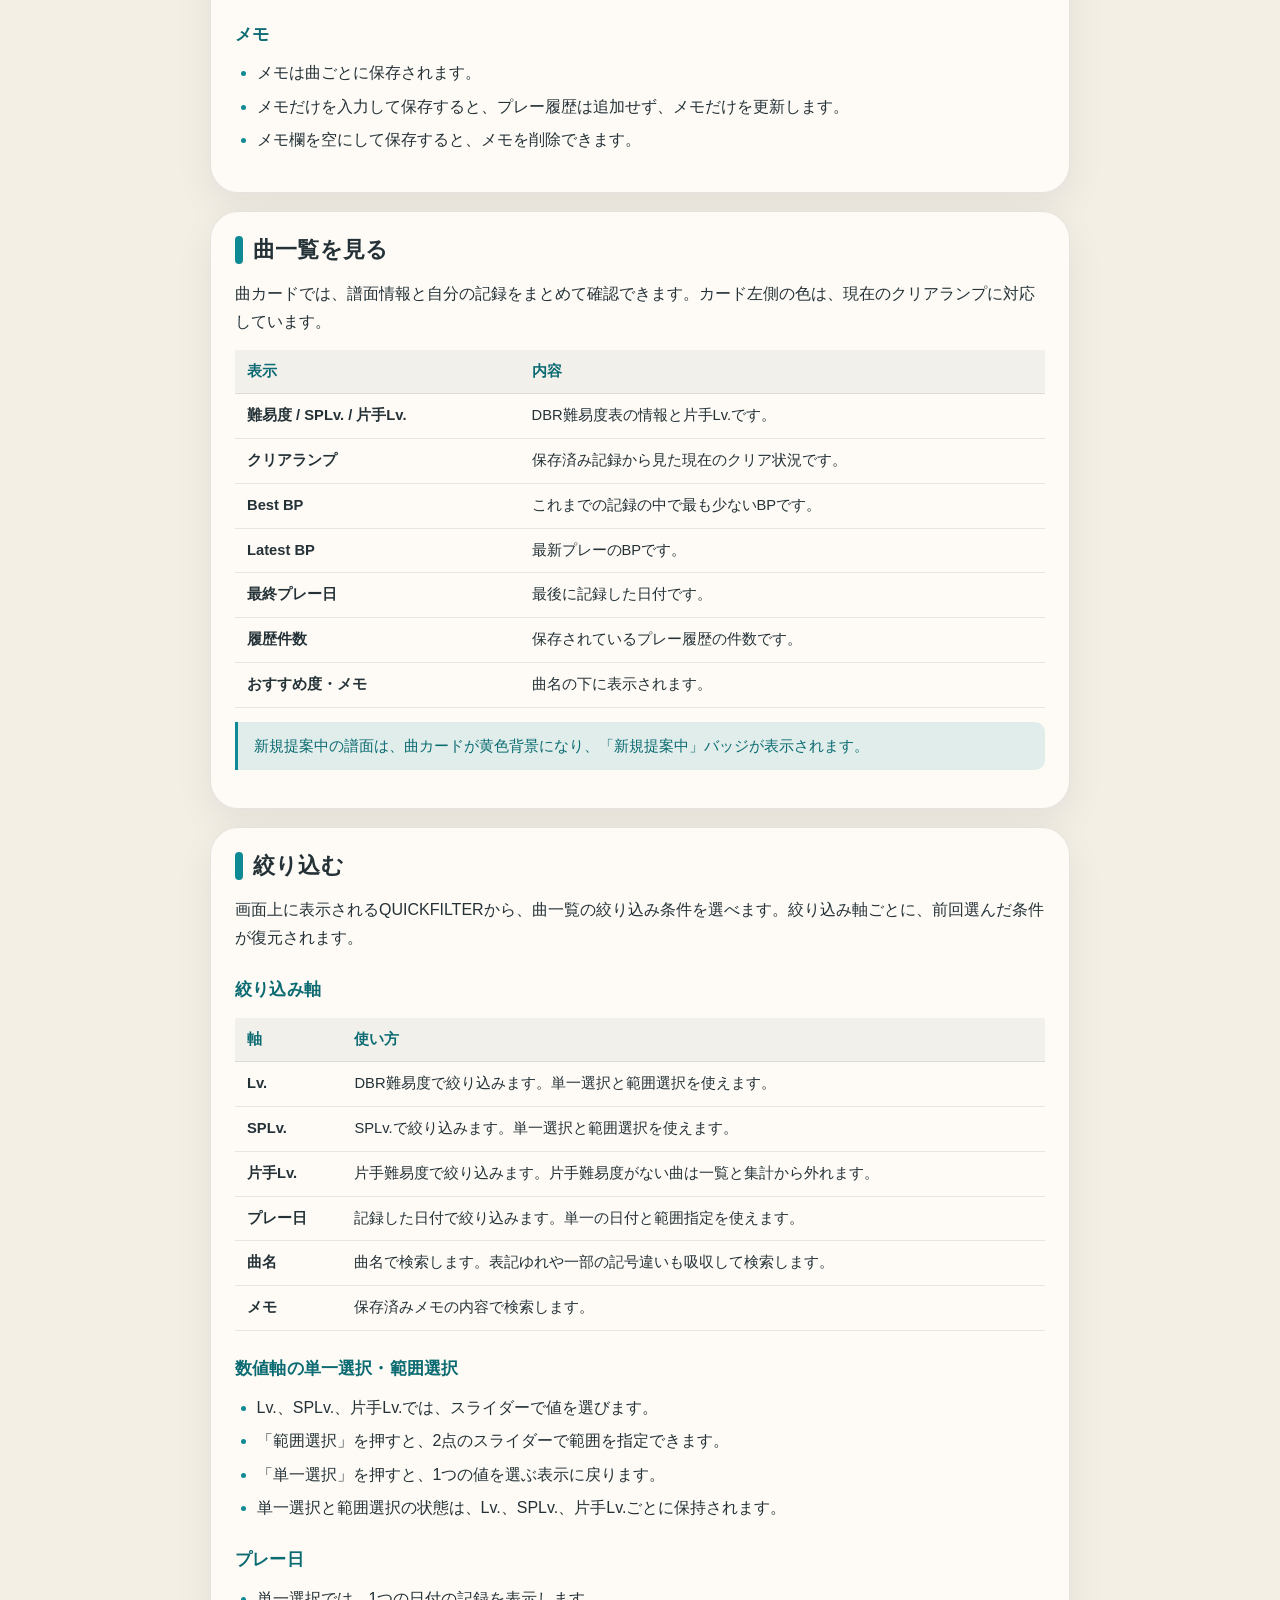
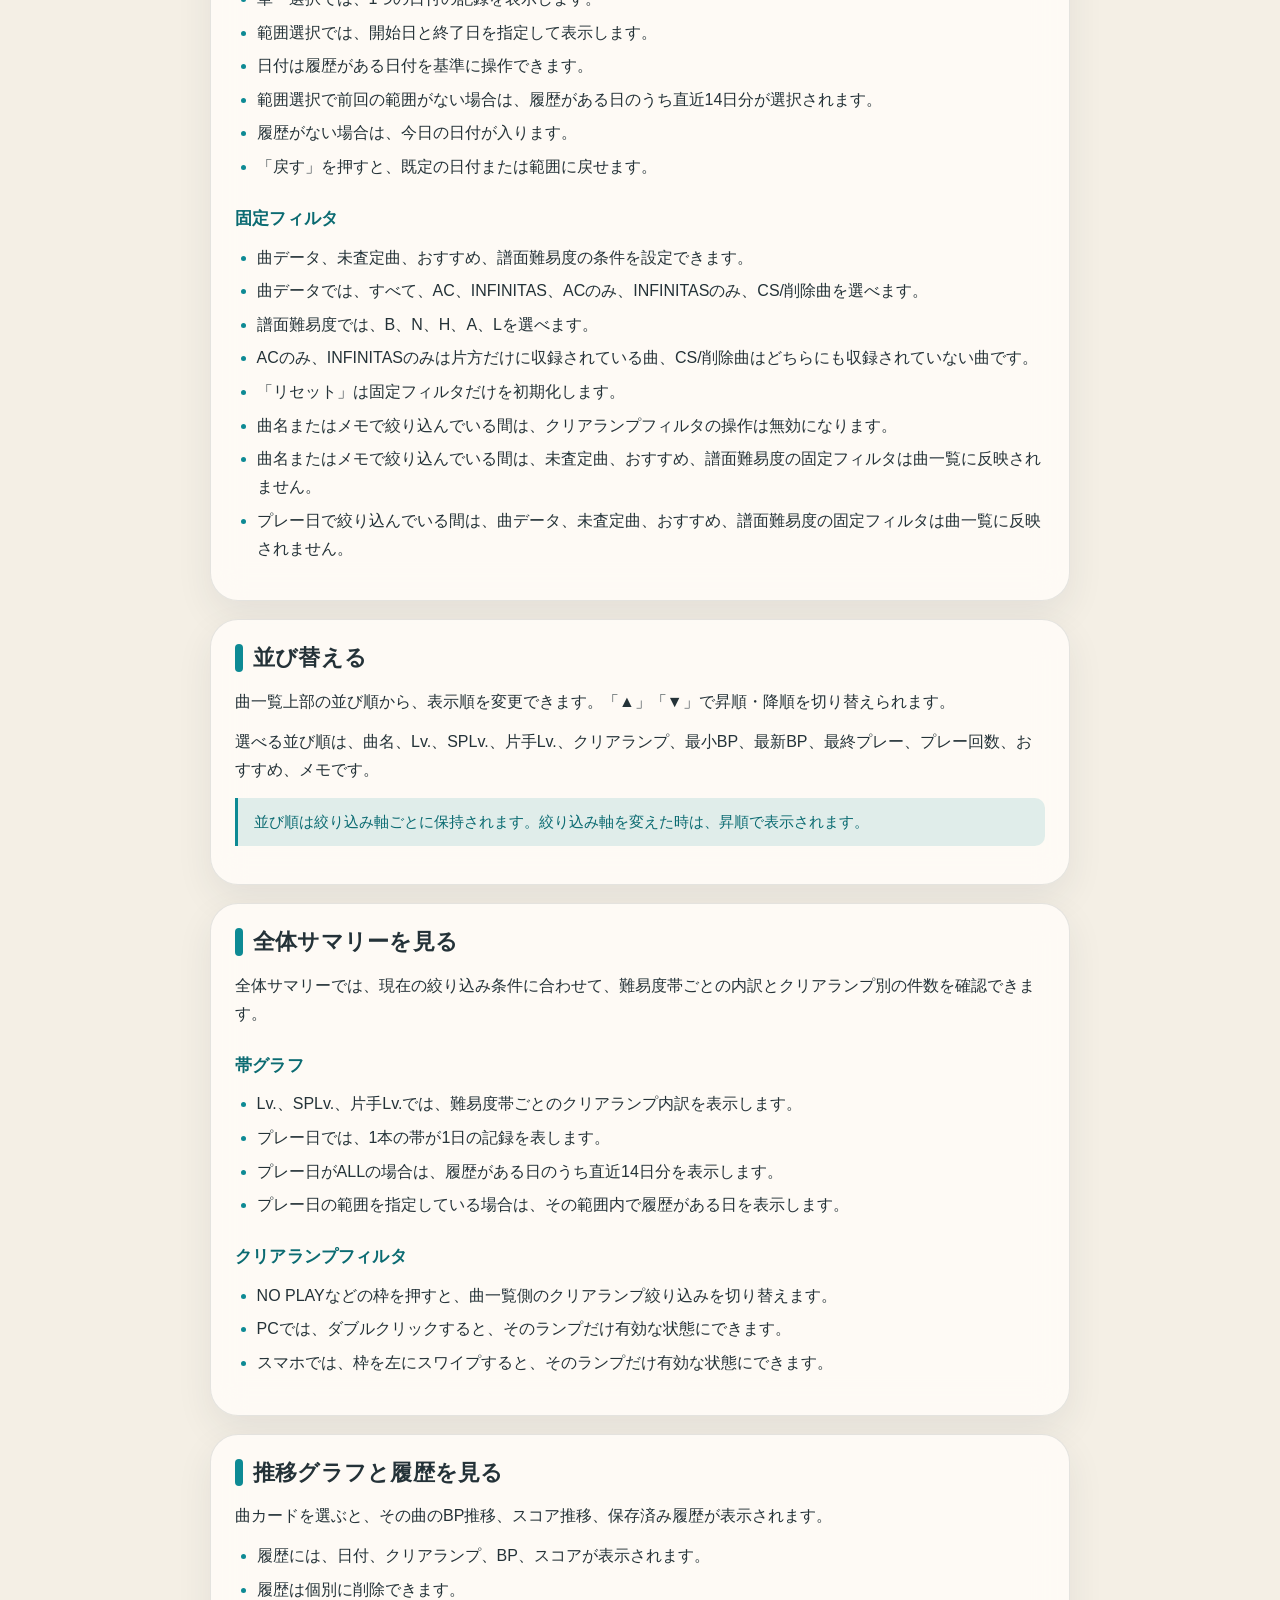
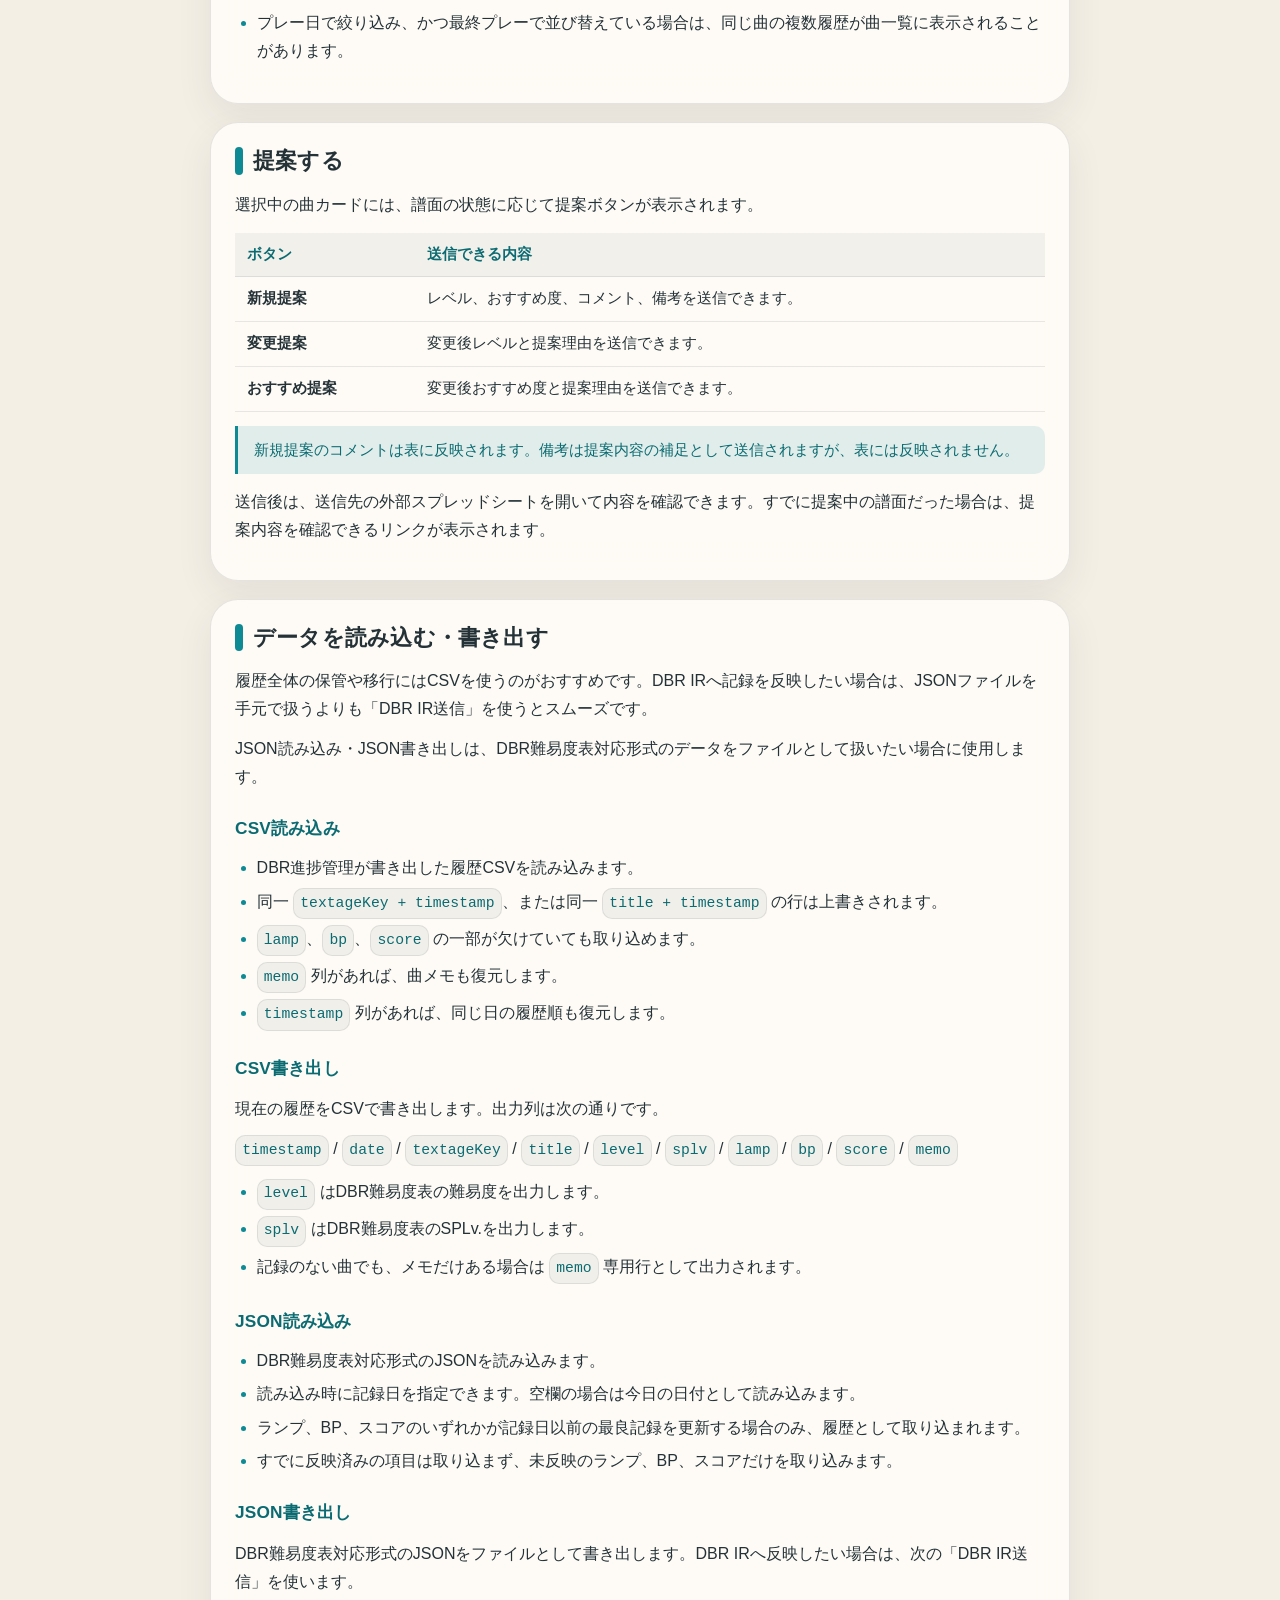
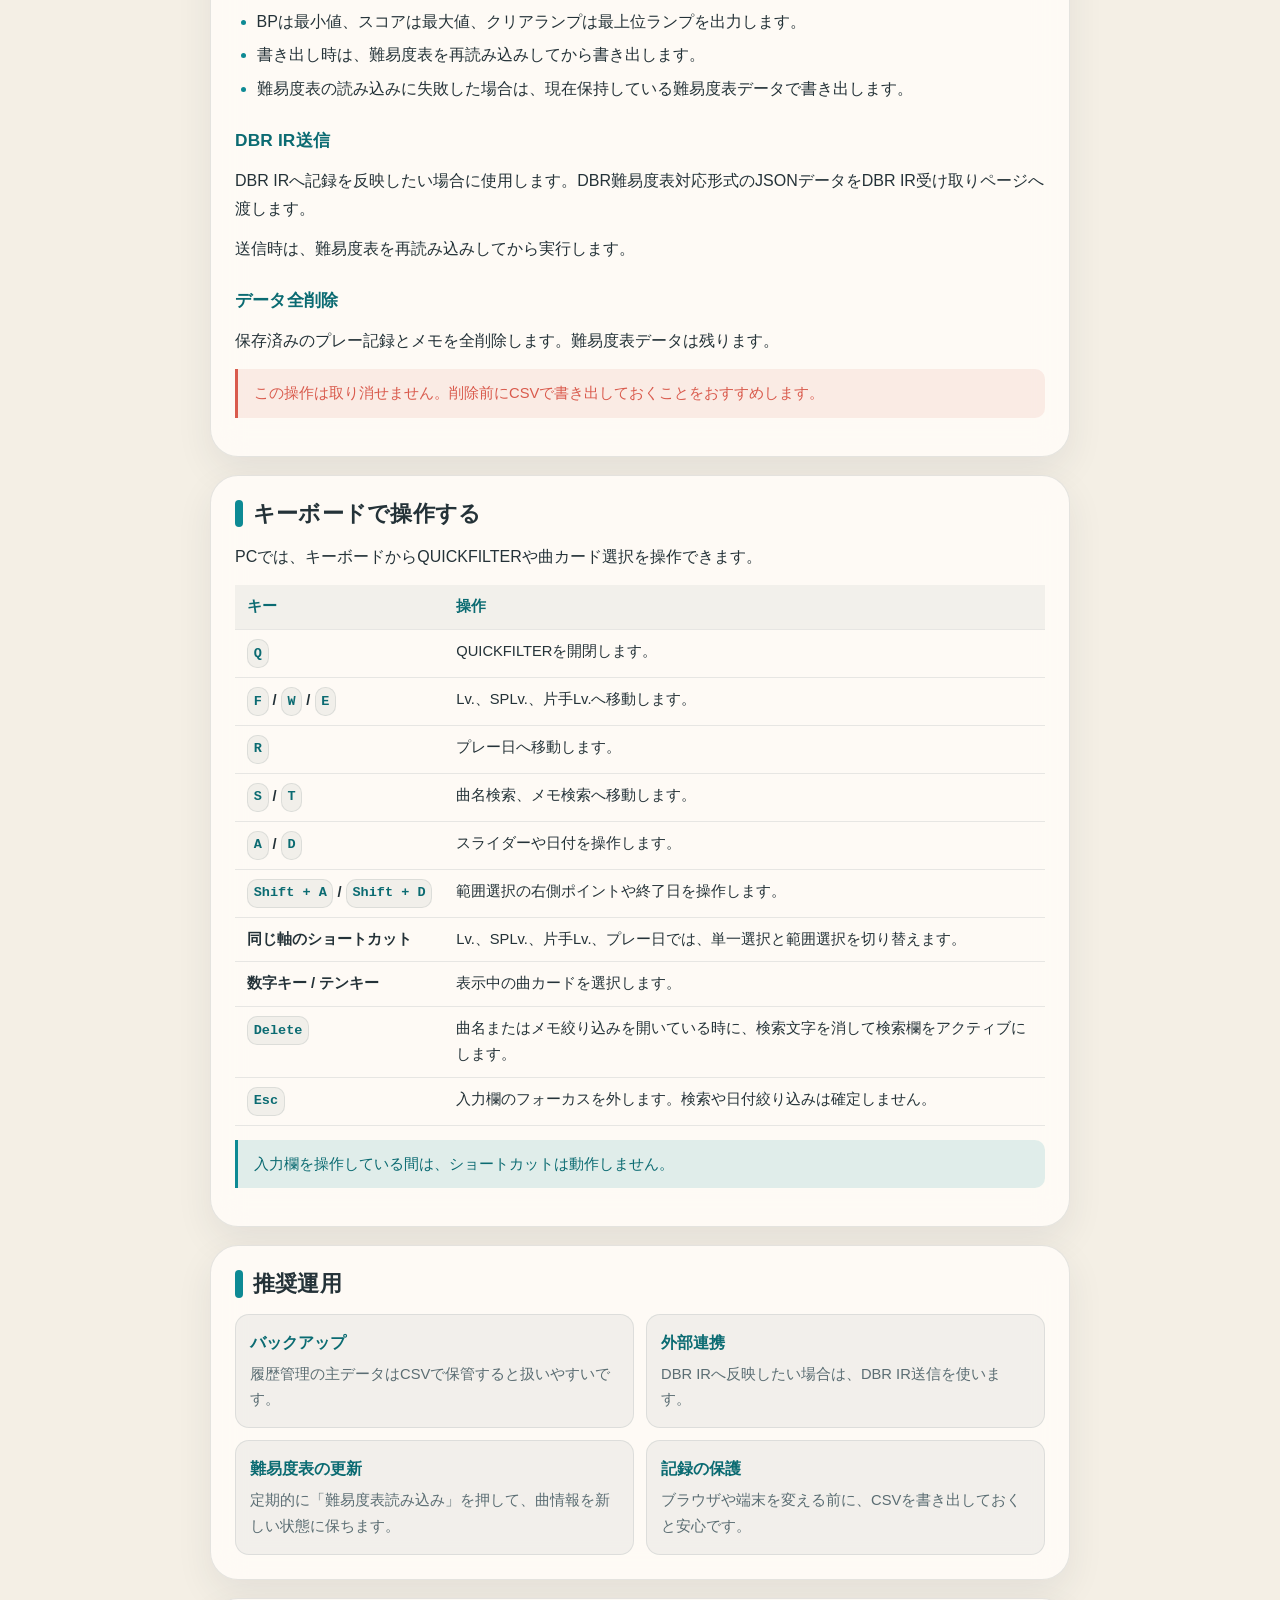
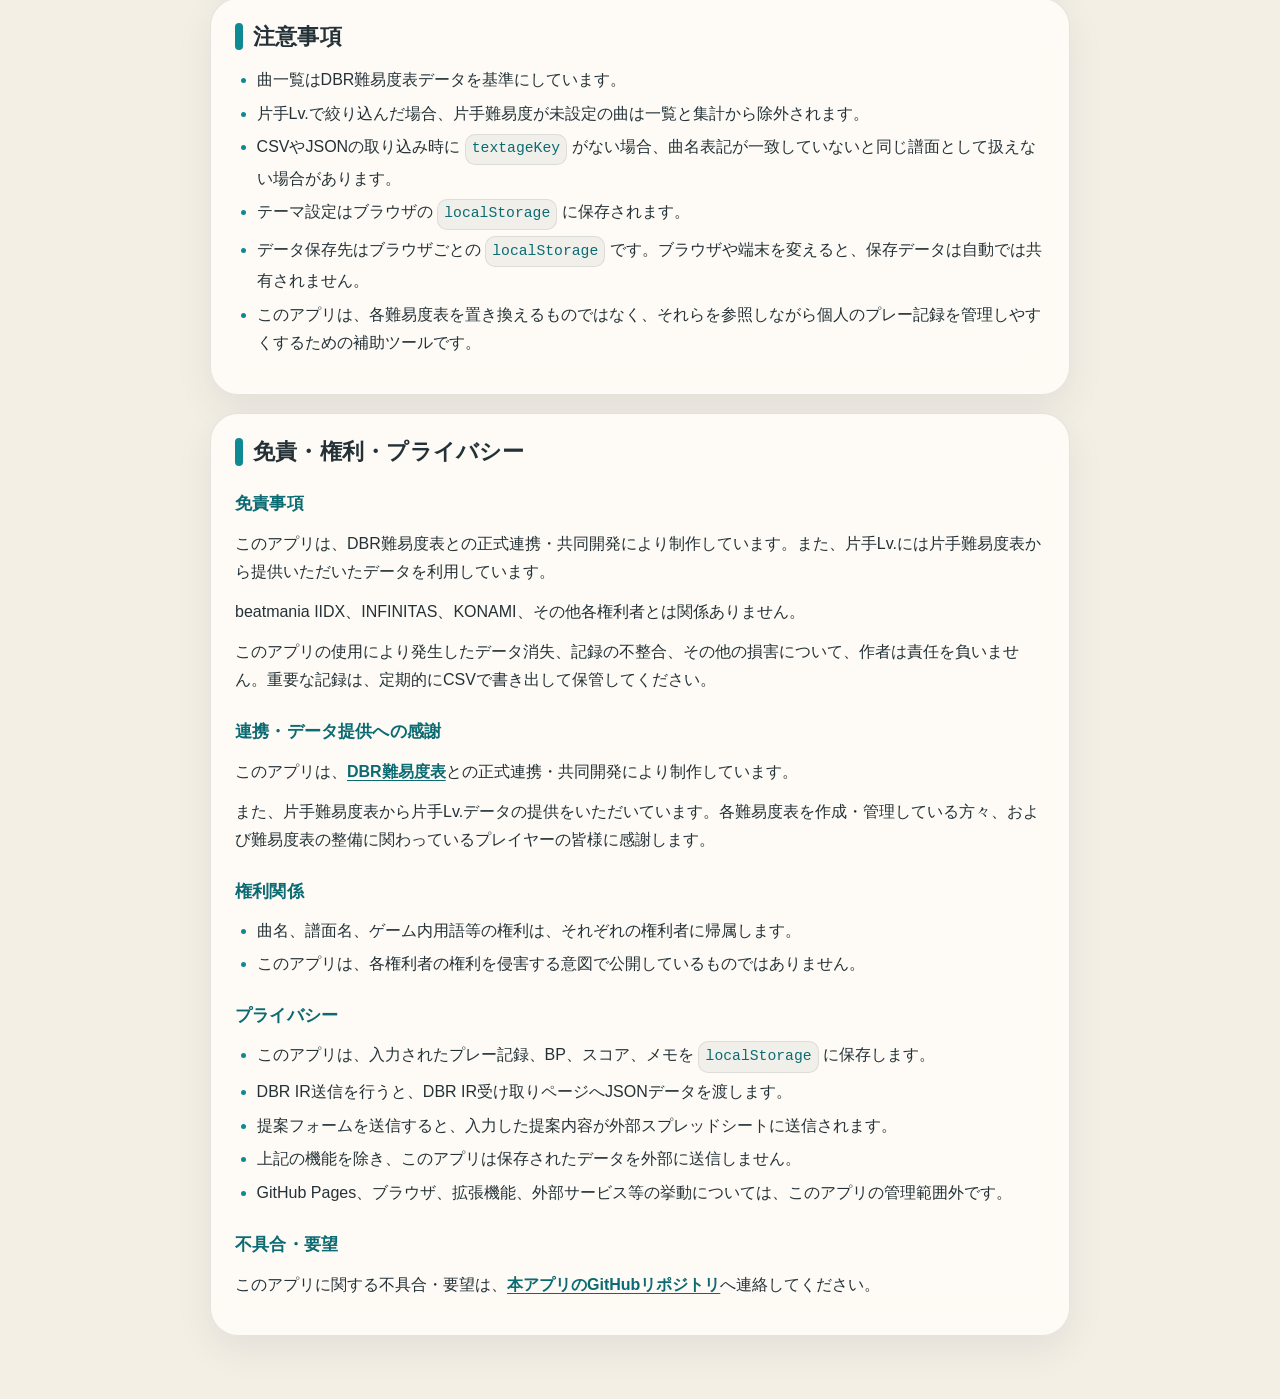
==== commit e0089a71: "フィルタ周りを改善" ====
--- a/manual.html
+++ b/manual.html
@@ -25,132 +25,164 @@
       <h1>DBR進捗管理 v1.2 マニュアル</h1>
 
       <section>
-        <h2>概要</h2>
-        <p>DBR進捗管理は、DBR譜面のクリア状況、BP、スコア、メモをローカルで管理するためのWebアプリです。<br>
-        データはブラウザの <code>localStorage</code> に保存されます。</p>
-        <p>DBR難易度表や関連するIRを利用する際の記録整理を補助し、日々のプレー記録を必要に応じてDBR難易度表対応形式のJSONとして書き出せます。</p>
-      </section>
-
-      <section>
-        <h2>画面構成</h2>
-        <ul>
-          <li>ヘッダー部<br>テーマ切替ボタン、マニュアル、DBR IRへのリンク、データ入出力ボタン、データ全削除があります。</li>
-          <li>全体サマリー<br>難易度帯ごとの帯グラフと、クリアランプ別の件数を表示します。</li>
-          <li>曲一覧<br>現在の絞り込み条件に一致する曲カードを表示します。</li>
-          <li>プレー記録<br>選択曲に対してクリア、BP、スコア、メモを入力します。</li>
-          <li>推移グラフ<br>BP推移とスコア推移を表示します。</li>
-          <li>選択曲の履歴<br>保存済み履歴を日付順で表示します。</li>
-          <li>絞り込み<br>フローティングの簡易絞り込みです。</li>
-        </ul>
-      </section>
-
-      <section>
-        <h2>初期準備</h2>
-
-        <h3>1. 難易度表を読み込む</h3>
-        <ul>
-          <li>「難易度表読み込み」を押します。</li>
-          <li>曲一覧は難易度表データを基準に構築されます。</li>
-          <li>未読み込み時や前回の読み込みから12時間以上経過している場合は、ボタンが目立つ色で表示されます。</li>
-          <li>難易度表を読み込むと、保存済み記録の曲名表記や譜面識別情報が、難易度表の情報をもとに更新される場合があります。</li>
-        </ul>
-
-        <h3>2. 既存データを取り込む</h3>
-        <ul>
-          <li>CSV読み込み<br>DBR進捗管理が出力した履歴CSVを読み込みます。</li>
-          <li>JSON読み込み<br>DBR難易度表対応形式のJSONを読み込みます。</li>
-        </ul>
-      </section>
-
-      <section>
-        <h2>曲一覧の見方</h2>
-        <ul>
-          <li>曲カードには以下が表示されます。
-            <ul>
-              <li>難易度</li>
-              <li>SPLv.</li>
-              <li>クリアランプ</li>
-              <li>Best BP（最小BP）</li>
-              <li>Latest BP（最新BP）</li>
-              <li>最終プレー日</li>
-              <li>履歴件数</li>
-            </ul>
-          </li>
-          <li>新規提案中の譜面は、曲カードが黄色背景になり、「新規提案中」バッジが表示されます。</li>
-          <li>おすすめ度と保存済みのメモが曲名の下に表示されます。</li>
-          <li>カードを選択すると、その曲のプレー記録が入力可能になります。</li>
-          <li>曲カードの左側には、現在のクリアランプに応じた色が表示されます。</li>
-        </ul>
-      </section>
-
-      <section>
-        <h2>プレー記録の付け方</h2>
-
-        <h3>1. 曲を選ぶ</h3>
-        <ul>
-          <li>曲一覧から曲カードを選択します。</li>
-        </ul>
-
-        <h3>2. 入力する</h3>
-        <ul>
-          <li>クリア</li>
-          <li>スコア</li>
-          <li>BP</li>
-          <li>メモ</li>
-          <li>BP欄は、「BAD/POOR入力」でBADとPOORを分けて入力する表示に切り替えられます。分けて入力した場合は、BADとPOORの合計をBPとして保存します。</li>
+        <h2>このアプリについて</h2>
+        <p class="manual-lead">DBR進捗管理は、DBR難易度表との正式連携・共同開発により制作している、DBR譜面の記録管理アプリです。</p>
+        <p>DBR難易度表のデータをもとに曲一覧を作り、クリアランプ、BP、スコア、メモをまとめて管理できます。片手Lv.には、片手難易度表から提供いただいたデータを利用しています。</p>
+        <p>日々のプレー記録はCSVでバックアップでき、DBR難易度表対応形式のJSONとして書き出してDBR IR連携にも利用できます。</p>
+        <div class="manual-tip">記録データはブラウザの <code>localStorage</code> に保存されます。端末やブラウザをまたいだ自動同期はありません。大切な記録は、定期的にCSVで書き出しておくと安心です。</div>
+      </section>
+
+      <section>
+        <h2>はじめかた</h2>
+        <ol class="manual-steps">
+          <li>
+            <div>
+              <strong>難易度表を読み込む</strong>
+              <p>上部の「難易度表読み込み」を押します。未読み込み、または前回の読み込みから12時間以上経っている場合は、ボタンが目立つ色で表示されます。</p>
+            </div>
+          </li>
+          <li>
+            <div>
+              <strong>曲一覧を確認する</strong>
+              <p>読み込みが終わると、DBR難易度表のデータをもとに曲一覧が表示されます。片手Lv.がある曲では、その情報もあわせて確認できます。</p>
+            </div>
+          </li>
+          <li>
+            <div>
+              <strong>必要に応じて記録を取り込む</strong>
+              <p>以前の記録がある場合は、CSVまたはJSONから取り込めます。</p>
+            </div>
+          </li>
+        </ol>
+        <div class="manual-tip">難易度表を読み込むと、保存済み記録の曲名表記や譜面識別情報が、難易度表の情報をもとに更新される場合があります。</div>
+      </section>
+
+      <section>
+        <h2>記録する</h2>
+        <ol class="manual-steps">
+          <li>
+            <div>
+              <strong>曲を選ぶ</strong>
+              <p>曲一覧から曲カードを選びます。選んだ曲の入力欄、推移グラフ、履歴が表示されます。</p>
+            </div>
+          </li>
+          <li>
+            <div>
+              <strong>プレー内容を入力する</strong>
+              <p>クリアランプ、BP、スコア、メモを入力できます。BPはそのまま入力するほか、BAD/POORに分けて入力する表示にも切り替えられます。</p>
+            </div>
+          </li>
+          <li>
+            <div>
+              <strong>保存する</strong>
+              <p>「保存する」を押すと、クリアランプ、BP、スコアのいずれかが入力されている場合にプレー履歴として保存されます。</p>
+            </div>
+          </li>
+        </ol>
+
+        <h3>BP入力</h3>
+        <ul>
+          <li>通常はBPを直接入力します。</li>
+          <li>「BAD/POOR入力」に切り替えると、BADとPOORを分けて入力できます。</li>
+          <li>BAD/POOR入力では、BADとPOORの合計をBPとして保存します。</li>
           <li>BADとPOORのどちらか一方だけが入力されている場合は保存できません。</li>
         </ul>
 
-        <h3>3. 保存する</h3>
-        <ul>
-          <li>「保存する」を押します。</li>
-          <li>クリア、BP、スコアのいずれかを入力して保存すると、新しいプレー記録として保存されます。</li>
-        </ul>
-
-        <h3>4. メモ</h3>
+        <h3>メモ</h3>
         <ul>
           <li>メモは曲ごとに保存されます。</li>
-          <li>メモだけを入力して「保存する」を押すと、メモのみを保存できます。</li>
-          <li>メモ欄を空にして「保存する」を押すと、メモを削除できます。</li>
-          <li>メモのみの保存では、プレー履歴は追加されません。</li>
-        </ul>
-
-        <h3>5. 戻る</h3>
-        <ul>
-          <li>「戻る」を押すと、選択中の曲カード位置へスクロールします。</li>
-        </ul>
-      </section>
-
-      <section>
-        <h2>提案フォーム</h2>
-        <ul>
-          <li>選択中の曲カードには、譜面の状態に応じて「新規提案」「変更提案」「おすすめ提案」のボタンが表示されます。</li>
-          <li>新規提案では、レベル、おすすめ度、コメントを送信できます。</li>
-          <li>変更提案では、変更後レベルと提案理由を送信できます。</li>
-          <li>おすすめ提案では、変更後おすすめ度と提案理由を送信できます。</li>
-          <li>送信後は、送信先のスプレッドシートを開いて内容を確認できます。</li>
-          <li>すでに提案中の譜面だった場合、提案内容を確認できるスプレッドシートへのリンクが表示されます。</li>
-        </ul>
-      </section>
-
-      <section>
-        <h2>全体サマリー</h2>
+          <li>メモだけを入力して保存すると、プレー履歴は追加せず、メモだけを更新します。</li>
+          <li>メモ欄を空にして保存すると、メモを削除できます。</li>
+        </ul>
+      </section>
+
+      <section>
+        <h2>曲一覧を見る</h2>
+        <p>曲カードでは、譜面情報と自分の記録をまとめて確認できます。カード左側の色は、現在のクリアランプに対応しています。</p>
+        <table>
+          <thead>
+            <tr><th>表示</th><th>内容</th></tr>
+          </thead>
+          <tbody>
+            <tr><td>難易度 / SPLv. / 片手Lv.</td><td>DBR難易度表の情報と片手Lv.です。</td></tr>
+            <tr><td>クリアランプ</td><td>保存済み記録から見た現在のクリア状況です。</td></tr>
+            <tr><td>Best BP</td><td>これまでの記録の中で最も少ないBPです。</td></tr>
+            <tr><td>Latest BP</td><td>最新プレーのBPです。</td></tr>
+            <tr><td>最終プレー日</td><td>最後に記録した日付です。</td></tr>
+            <tr><td>履歴件数</td><td>保存されているプレー履歴の件数です。</td></tr>
+            <tr><td>おすすめ度・メモ</td><td>曲名の下に表示されます。</td></tr>
+          </tbody>
+        </table>
+        <div class="manual-tip">新規提案中の譜面は、曲カードが黄色背景になり、「新規提案中」バッジが表示されます。</div>
+      </section>
+
+      <section>
+        <h2>絞り込む</h2>
+        <p>画面上に表示されるQUICKFILTERから、曲一覧の絞り込み条件を選べます。絞り込み軸ごとに、前回選んだ条件が復元されます。</p>
+
+        <h3>絞り込み軸</h3>
+        <table>
+          <thead>
+            <tr><th>軸</th><th>使い方</th></tr>
+          </thead>
+          <tbody>
+            <tr><td>Lv.</td><td>DBR難易度で絞り込みます。単一選択と範囲選択を使えます。</td></tr>
+            <tr><td>SPLv.</td><td>SPLv.で絞り込みます。単一選択と範囲選択を使えます。</td></tr>
+            <tr><td>片手Lv.</td><td>片手難易度で絞り込みます。片手難易度がない曲は一覧と集計から外れます。</td></tr>
+            <tr><td>プレー日</td><td>記録した日付で絞り込みます。単一の日付と範囲指定を使えます。</td></tr>
+            <tr><td>曲名</td><td>曲名で検索します。表記ゆれや一部の記号違いも吸収して検索します。</td></tr>
+            <tr><td>メモ</td><td>保存済みメモの内容で検索します。</td></tr>
+          </tbody>
+        </table>
+
+        <h3>数値軸の単一選択・範囲選択</h3>
+        <ul>
+          <li>Lv.、SPLv.、片手Lv.では、スライダーで値を選びます。</li>
+          <li>「範囲選択」を押すと、2点のスライダーで範囲を指定できます。</li>
+          <li>「単一選択」を押すと、1つの値を選ぶ表示に戻ります。</li>
+          <li>単一選択と範囲選択の状態は、Lv.、SPLv.、片手Lv.ごとに保持されます。</li>
+        </ul>
+
+        <h3>プレー日</h3>
+        <ul>
+          <li>単一選択では、1つの日付の記録を表示します。</li>
+          <li>範囲選択では、開始日と終了日を指定して表示します。</li>
+          <li>日付は履歴がある日付を基準に操作できます。</li>
+          <li>範囲選択で前回の範囲がない場合は、履歴がある日のうち直近14日分が選択されます。</li>
+          <li>履歴がない場合は、今日の日付が入ります。</li>
+          <li>「戻す」を押すと、既定の日付または範囲に戻せます。</li>
+        </ul>
+
+        <h3>固定フィルタ</h3>
+        <ul>
+          <li>曲データ、未査定曲、おすすめ、譜面難易度の条件を設定できます。</li>
+          <li>曲データでは、すべて、AC、INFINITAS、ACのみ、INFINITASのみ、CS/削除曲を選べます。</li>
+          <li>譜面難易度では、B、N、H、A、Lを選べます。</li>
+          <li>ACのみ、INFINITASのみは片方だけに収録されている曲、CS/削除曲はどちらにも収録されていない曲です。</li>
+          <li>「リセット」は固定フィルタだけを初期化します。</li>
+          <li>曲名またはメモで絞り込んでいる間は、クリアランプフィルタの操作は無効になります。</li>
+          <li>曲名またはメモで絞り込んでいる間は、未査定曲、おすすめ、譜面難易度の固定フィルタは曲一覧に反映されません。</li>
+          <li>プレー日で絞り込んでいる間は、曲データ、未査定曲、おすすめ、譜面難易度の固定フィルタは曲一覧に反映されません。</li>
+        </ul>
+      </section>
+
+      <section>
+        <h2>並び替える</h2>
+        <p>曲一覧上部の並び順から、表示順を変更できます。「▲」「▼」で昇順・降順を切り替えられます。</p>
+        <p>選べる並び順は、曲名、Lv.、SPLv.、片手Lv.、クリアランプ、最小BP、最新BP、最終プレー、プレー回数、おすすめ、メモです。</p>
+        <div class="manual-tip">並び順は絞り込み軸ごとに保持されます。絞り込み軸を変えた時は、昇順で表示されます。</div>
+      </section>
+
+      <section>
+        <h2>全体サマリーを見る</h2>
+        <p>全体サマリーでは、現在の絞り込み条件に合わせて、難易度帯ごとの内訳とクリアランプ別の件数を確認できます。</p>
 
         <h3>帯グラフ</h3>
         <ul>
-          <li>現在の絞り込み軸に応じて、難易度帯ごとの内訳を表示します。
-            <ul>
-              <li>Lv.</li>
-              <li>SPLv.</li>
-              <li>片手Lv.</li>
-              <li>プレー日</li>
-            </ul>
-          </li>
-          <li>プレー日で絞り込んでいる場合は、1本の帯が1日の記録を表します。</li>
+          <li>Lv.、SPLv.、片手Lv.では、難易度帯ごとのクリアランプ内訳を表示します。</li>
+          <li>プレー日では、1本の帯が1日の記録を表します。</li>
           <li>プレー日がALLの場合は、履歴がある日のうち直近14日分を表示します。</li>
           <li>プレー日の範囲を指定している場合は、その範囲内で履歴がある日を表示します。</li>
-          <li>開始日だけを指定した場合は、開始日以降で履歴がある日を表示します。</li>
-          <li>終了日だけを指定した場合は、終了日以前で履歴がある日を表示します。</li>
         </ul>
 
         <h3>クリアランプフィルタ</h3>
@@ -158,127 +190,44 @@
           <li>NO PLAYなどの枠を押すと、曲一覧側のクリアランプ絞り込みを切り替えます。</li>
           <li>PCでは、ダブルクリックすると、そのランプだけ有効な状態にできます。</li>
           <li>スマホでは、枠を左にスワイプすると、そのランプだけ有効な状態にできます。</li>
-          <li>「曲名」または「メモ」で絞り込んでいる間は、クリアランプ枠の操作は無効になります。</li>
-        </ul>
-
-        <h3>フィルタ表示</h3>
-        <ul>
-          <li>「フィルタを表示」から固定フィルタを開けます。</li>
-          <li>対応項目:
-            <ul>
-              <li>INFINITAS</li>
-              <li>AC収録</li>
-              <li>未査定曲</li>
-              <li>おすすめ</li>
-              <li>リセット</li>
-            </ul>
-          </li>
-          <li>「リセット」は固定フィルタだけを初期化します。
-            <ul>
-              <li>INFINITAS</li>
-              <li>AC収録</li>
-              <li>未査定曲</li>
-              <li>おすすめ</li>
-            </ul>
-          </li>
-          <li>絞り込み軸、クリアランプフィルタの状態は維持されます。</li>
-          <li>「プレー日」で絞り込んでいる間は、固定フィルタは無効になります。</li>
-        </ul>
-      </section>
-
-      <section>
-        <h2>フローティング絞り込み</h2>
-
-        <h3>絞り込み軸</h3>
-        <ul>
-          <li>Lv.</li>
-          <li>SPLv.</li>
-          <li>片手Lv.</li>
-          <li>プレー日</li>
-          <li>曲名</li>
-          <li>メモ</li>
-        </ul>
-
-        <h3>数値軸</h3>
-        <ul>
-          <li>スライダーで単一値を選択します。</li>
-          <li>スライダーを離した時に確定します。</li>
-          <li>「範囲選択」を押すと、2点のスライダーで範囲を指定できます。</li>
-          <li>範囲選択中は、左側と右側のポイントをドラッグして範囲を調整できます。</li>
-          <li>「単一選択」を押すと、単一値を選ぶ表示に戻ります。</li>
-          <li>単一選択と範囲選択の表示は、Lv.、SPLv.、片手Lv.ごとに保持されます。</li>
-        </ul>
-
-        <h3>曲名</h3>
-        <ul>
-          <li>曲名は完全一致、前方一致、部分一致の順で表示されます。</li>
-          <li>表記ゆれや記号違いもある程度吸収して検索します。</li>
-          <li>フォーカスアウト時、Enter押下時に検索が確定します。</li>
-          <li>「解除」ボタンで直前の絞り込み状態へ戻せます。</li>
-        </ul>
-
-        <h3>メモ</h3>
-        <ul>
-          <li>メモの部分一致で検索します。</li>
-          <li>フォーカスアウト時、Enter押下時に検索が確定します。</li>
-          <li>「解除」ボタンで直前の絞り込み状態へ戻せます。</li>
-        </ul>
-
-        <h3>プレー日</h3>
-        <ul>
-          <li>単一選択では、1つの日付で絞り込めます。</li>
-          <li>範囲選択では、開始日と終了日を指定して、プレー日の範囲で絞り込めます。</li>
-          <li>プレー日を選んだ時は、前回選んだ日付または範囲が復元されます。</li>
-          <li>範囲選択で前回の範囲がない場合は、履歴がある日のうち直近14日分が選択されます。</li>
-          <li>履歴がない場合は、今日の日付が入ります。</li>
-          <li>表示中の範囲の横にある「戻す」で、既定の範囲に戻せます。</li>
-          <li>絞り込み軸ごとに、前回選んだ絞り込み内容が復元されます。</li>
-        </ul>
-
-        <h3>キーボード操作</h3>
-        <ul>
-          <li>曲一覧の表示中は、数字キーまたはテンキーで、表示中の曲カードを選択できます。</li>
-          <li>「Q」でフローティング絞り込みを開閉できます。</li>
-          <li>「A」「D」でスライダーを操作できます。</li>
-          <li>範囲選択中は、「A」「D」で左側のポイント、「Shift + A」「Shift + D」で右側のポイントを操作できます。</li>
-          <li>プレー日では、「A」「D」で日付を操作できます。範囲選択中は、「A」「D」で開始日、「Shift + A」「Shift + D」で終了日を操作できます。</li>
-          <li>「F」でLv.、「W」でSPLv.、「E」で片手Lv.、「R」でプレー日、「S」で曲名、「T」でメモへ移動できます。</li>
-          <li>フローティング絞り込みが閉じている時でも、直接該当の項目を開けます。</li>
-          <li>Lv.、SPLv.、片手Lv.、プレー日を表示中に同じショートカットを押すと、単一選択と範囲選択を切り替えられます。</li>
-          <li>入力欄を操作している間は、ショートカットは動作しません。</li>
-          <li>入力欄にフォーカスがある時は、「Esc」でフォーカスを外せます。</li>
-          <li>「Esc」でフォーカスを外した場合、曲名・メモ検索やプレー日絞り込みは確定しません。</li>
-          <li>曲名またはメモ絞り込みを開いている時は、「Delete」で検索文字を消して検索欄をアクティブにできます。</li>
-          <li>検索欄にフォーカスがある時の「Delete」は、通常の文字削除として動作します。</li>
-        </ul>
-      </section>
-
-      <section>
-        <h2>並び順</h2>
-        <ul>
-          <li>曲名</li>
-          <li>Lv.</li>
-          <li>SPLv.</li>
-          <li>片手Lv.</li>
-          <li>クリアランプ</li>
-          <li>最小BP</li>
-          <li>最新BP</li>
-          <li>最終プレー</li>
-          <li>プレー回数</li>
-          <li>おすすめ</li>
-          <li>メモ</li>
-          <li>曲一覧上部の「▲」/「▼」ボタンで昇順・降順を切り替えられます。</li>
-          <li>絞り込み軸ごとに、前回選んだ並び順が復元されます。</li>
-          <li>絞り込み軸を変更した時は、昇順で表示されます。</li>
-        </ul>
-      </section>
-
-      <section>
-        <h2>データ入出力</h2>
+        </ul>
+      </section>
+
+      <section>
+        <h2>推移グラフと履歴を見る</h2>
+        <p>曲カードを選ぶと、その曲のBP推移、スコア推移、保存済み履歴が表示されます。</p>
+        <ul>
+          <li>履歴には、日付、クリアランプ、BP、スコアが表示されます。</li>
+          <li>履歴は個別に削除できます。</li>
+          <li>プレー日で絞り込み、かつ最終プレーで並び替えている場合は、同じ曲の複数履歴が曲一覧に表示されることがあります。</li>
+        </ul>
+      </section>
+
+      <section>
+        <h2>提案する</h2>
+        <p>選択中の曲カードには、譜面の状態に応じて提案ボタンが表示されます。</p>
+        <table>
+          <thead>
+            <tr><th>ボタン</th><th>送信できる内容</th></tr>
+          </thead>
+          <tbody>
+            <tr><td>新規提案</td><td>レベル、おすすめ度、コメント、備考を送信できます。</td></tr>
+            <tr><td>変更提案</td><td>変更後レベルと提案理由を送信できます。</td></tr>
+            <tr><td>おすすめ提案</td><td>変更後おすすめ度と提案理由を送信できます。</td></tr>
+          </tbody>
+        </table>
+        <div class="manual-tip">新規提案のコメントは表に反映されます。備考は提案内容の補足として送信されますが、表には反映されません。</div>
+        <p>送信後は、送信先の外部スプレッドシートを開いて内容を確認できます。すでに提案中の譜面だった場合は、提案内容を確認できるリンクが表示されます。</p>
+      </section>
+
+      <section>
+        <h2>データを読み込む・書き出す</h2>
+        <p>履歴全体の保管や移行にはCSVを使うのがおすすめです。DBR IRへ記録を反映したい場合は、JSONファイルを手元で扱うよりも「DBR IR送信」を使うとスムーズです。</p>
+        <p>JSON読み込み・JSON書き出しは、DBR難易度表対応形式のデータをファイルとして扱いたい場合に使用します。</p>
 
         <h3>CSV読み込み</h3>
         <ul>
-          <li>履歴CSVを読み込みます。</li>
+          <li>DBR進捗管理が書き出した履歴CSVを読み込みます。</li>
           <li>同一 <code>textageKey + timestamp</code>、または同一 <code>title + timestamp</code> の行は上書きされます。</li>
           <li><code>lamp</code>、<code>bp</code>、<code>score</code> の一部が欠けていても取り込めます。</li>
           <li><code>memo</code> 列があれば、曲メモも復元します。</li>
@@ -286,22 +235,9 @@
         </ul>
 
         <h3>CSV書き出し</h3>
-        <ul>
-          <li>現在の履歴をCSVで書き出します。</li>
-          <li>出力列:
-            <ul>
-              <li><code>timestamp</code></li>
-              <li><code>date</code></li>
-              <li><code>textageKey</code></li>
-              <li><code>title</code></li>
-              <li><code>level</code></li>
-              <li><code>splv</code></li>
-              <li><code>lamp</code></li>
-              <li><code>bp</code></li>
-              <li><code>score</code></li>
-              <li><code>memo</code></li>
-            </ul>
-          </li>
+        <p>現在の履歴をCSVで書き出します。出力列は次の通りです。</p>
+        <p><code>timestamp</code> / <code>date</code> / <code>textageKey</code> / <code>title</code> / <code>level</code> / <code>splv</code> / <code>lamp</code> / <code>bp</code> / <code>score</code> / <code>memo</code></p>
+        <ul>
           <li><code>level</code> はDBR難易度表の難易度を出力します。</li>
           <li><code>splv</code> はDBR難易度表のSPLv.を出力します。</li>
           <li>記録のない曲でも、メモだけある場合は <code>memo</code> 専用行として出力されます。</li>
@@ -310,82 +246,84 @@
         <h3>JSON読み込み</h3>
         <ul>
           <li>DBR難易度表対応形式のJSONを読み込みます。</li>
-          <li>読み込み時に記録日を指定できます。</li>
-          <li>空欄の場合は今日の日付として読み込みます。</li>
+          <li>読み込み時に記録日を指定できます。空欄の場合は今日の日付として読み込みます。</li>
           <li>ランプ、BP、スコアのいずれかが記録日以前の最良記録を更新する場合のみ、履歴として取り込まれます。</li>
-          <li><code>lamp</code>、<code>bp</code>、<code>score</code> の一部が欠けていても取り込めます。</li>
           <li>すでに反映済みの項目は取り込まず、未反映のランプ、BP、スコアだけを取り込みます。</li>
         </ul>
 
         <h3>JSON書き出し</h3>
-        <ul>
-          <li>DBR難易度表対応形式のJSONを書き出します。</li>
-          <li><code>bp</code>、<code>lamp</code>、<code>score</code> は存在するものだけを書き出します。</li>
-          <li>BP、スコア、クリアランプは、曲ごとの最高記録を出力します。
-            <ul>
-              <li>BPは最小値を出力します。</li>
-              <li>スコアは最大値を出力します。</li>
-              <li>クリアランプは最上位ランプを出力します。</li>
-            </ul>
-          </li>
+        <p>DBR難易度表対応形式のJSONをファイルとして書き出します。DBR IRへ反映したい場合は、次の「DBR IR送信」を使います。</p>
+        <ul>
+          <li>BPは最小値、スコアは最大値、クリアランプは最上位ランプを出力します。</li>
           <li>書き出し時は、難易度表を再読み込みしてから書き出します。</li>
           <li>難易度表の読み込みに失敗した場合は、現在保持している難易度表データで書き出します。</li>
-          <li>JSON書き出しは、主にDBR難易度表対応形式・外部連携向けです。履歴全体のバックアップにはCSV書き出しを使用してください。</li>
         </ul>
 
         <h3>DBR IR送信</h3>
-        <ul>
-          <li>DBR難易度表対応形式のJSONをDBR IR受け取りページへ送信します。</li>
-          <li>送信時は、難易度表を再読み込みしてから送信します。</li>
-        </ul>
+        <p>DBR IRへ記録を反映したい場合に使用します。DBR難易度表対応形式のJSONデータをDBR IR受け取りページへ渡します。</p>
+        <p>送信時は、難易度表を再読み込みしてから実行します。</p>
 
         <h3>データ全削除</h3>
-        <ul>
-          <li>保存済みのプレー記録とメモを全削除します。</li>
-          <li>難易度表データは残ります。</li>
-        </ul>
-      </section>
-
-      <section>
-        <h2>注意点</h2>
-        <ul>
-          <li>曲一覧は難易度表データを基準にしています。</li>
-          <li>片手Lv.を絞り込み軸にした場合、片手難易度未設定曲は一覧と集計から除外されます。</li>
-          <li>「曲名」または「メモ」を絞り込み軸にした場合、クリアランプフィルタの操作は無効になります。</li>
-          <li>「曲名」または「メモ」を絞り込み軸にした場合でも、INFINITAS・AC収録の固定フィルタは曲一覧に反映されます。</li>
-          <li>「プレー日」で絞り込んでいる間は、INFINITAS・AC収録・未査定曲・おすすめなどの固定フィルタは曲一覧に反映されません。</li>
+        <p>保存済みのプレー記録とメモを全削除します。難易度表データは残ります。</p>
+        <div class="manual-warn">この操作は取り消せません。削除前にCSVで書き出しておくことをおすすめします。</div>
+      </section>
+
+      <section>
+        <h2>キーボードで操作する</h2>
+        <p>PCでは、キーボードからQUICKFILTERや曲カード選択を操作できます。</p>
+        <table>
+          <thead>
+            <tr><th>キー</th><th>操作</th></tr>
+          </thead>
+          <tbody>
+            <tr><td><code>Q</code></td><td>QUICKFILTERを開閉します。</td></tr>
+            <tr><td><code>F</code> / <code>W</code> / <code>E</code></td><td>Lv.、SPLv.、片手Lv.へ移動します。</td></tr>
+            <tr><td><code>R</code></td><td>プレー日へ移動します。</td></tr>
+            <tr><td><code>S</code> / <code>T</code></td><td>曲名検索、メモ検索へ移動します。</td></tr>
+            <tr><td><code>A</code> / <code>D</code></td><td>スライダーや日付を操作します。</td></tr>
+            <tr><td><code>Shift + A</code> / <code>Shift + D</code></td><td>範囲選択の右側ポイントや終了日を操作します。</td></tr>
+            <tr><td>同じ軸のショートカット</td><td>Lv.、SPLv.、片手Lv.、プレー日では、単一選択と範囲選択を切り替えます。</td></tr>
+            <tr><td>数字キー / テンキー</td><td>表示中の曲カードを選択します。</td></tr>
+            <tr><td><code>Delete</code></td><td>曲名またはメモ絞り込みを開いている時に、検索文字を消して検索欄をアクティブにします。</td></tr>
+            <tr><td><code>Esc</code></td><td>入力欄のフォーカスを外します。検索や日付絞り込みは確定しません。</td></tr>
+          </tbody>
+        </table>
+        <div class="manual-tip">入力欄を操作している間は、ショートカットは動作しません。</div>
+      </section>
+
+      <section>
+        <h2>推奨運用</h2>
+        <div class="manual-card-grid">
+          <div class="manual-mini-card"><strong>バックアップ</strong><span>履歴管理の主データはCSVで保管すると扱いやすいです。</span></div>
+          <div class="manual-mini-card"><strong>外部連携</strong><span>DBR IRへ反映したい場合は、DBR IR送信を使います。</span></div>
+          <div class="manual-mini-card"><strong>難易度表の更新</strong><span>定期的に「難易度表読み込み」を押して、曲情報を新しい状態に保ちます。</span></div>
+          <div class="manual-mini-card"><strong>記録の保護</strong><span>ブラウザや端末を変える前に、CSVを書き出しておくと安心です。</span></div>
+        </div>
+      </section>
+
+      <section>
+        <h2>注意事項</h2>
+        <ul>
+          <li>曲一覧はDBR難易度表データを基準にしています。</li>
+          <li>片手Lv.で絞り込んだ場合、片手難易度が未設定の曲は一覧と集計から除外されます。</li>
+          <li>CSVやJSONの取り込み時に <code>textageKey</code> がない場合、曲名表記が一致していないと同じ譜面として扱えない場合があります。</li>
           <li>テーマ設定はブラウザの <code>localStorage</code> に保存されます。</li>
-          <li>このアプリは、各難易度表を置き換えるものではなく、それらを参照しながら個人のプレー記録を管理するための補助ツールです。</li>
-          <li>データ保存先はブラウザごとの <code>localStorage</code> です。</li>
-          <li>ブラウザや端末を変えると、保存データは自動では共有されません。</li>
-          <li>CSVやJSONの取り込み時に<code>textageKey</code>がない場合、曲名表記が一致していないと同じ譜面として扱えない場合があります。</li>
-        </ul>
-      </section>
-
-      <section>
-        <h2>推奨運用</h2>
-        <ul>
-          <li>履歴管理の主データはCSVを使用する。</li>
-          <li>外部連携や難易度表対応データ交換にはJSONを使用する。</li>
-          <li>履歴全体のバックアップにはCSVを書き出して保管する。</li>
-        </ul>
-      </section>
-
-      <section>
-        <h2>公開にあたって</h2>
+          <li>データ保存先はブラウザごとの <code>localStorage</code> です。ブラウザや端末を変えると、保存データは自動では共有されません。</li>
+          <li>このアプリは、各難易度表を置き換えるものではなく、それらを参照しながら個人のプレー記録を管理しやすくするための補助ツールです。</li>
+        </ul>
+      </section>
+
+      <section>
+        <h2>免責・権利・プライバシー</h2>
 
         <h3>免責事項</h3>
-        <ul>
-          <li>このアプリは個人制作の非公式ツールであり、DBR難易度表、片手難易度表、beatmania IIDX、INFINITAS、KONAMI、その他各権利者とは関係ありません。</li>
-          <li>このアプリの使用により発生したデータ消失、記録の不整合、その他の損害について、作者は責任を負いません。</li>
-          <li>データはブラウザの <code>localStorage</code> に保存されます。ブラウザの設定変更、キャッシュ削除、端末変更、プライベートブラウズ等により、保存データが失われる場合があります。</li>
-          <li>重要な記録は、定期的にCSVで書き出して保管してください。外部連携や最高記録の交換にはJSONを使用できます。</li>
-          <li>難易度、収録状況、譜面情報、関連データの正確性や最新性は保証しません。</li>
-        </ul>
-
-        <h3>各難易度表への感謝</h3>
-        <p>このアプリは、<a href="https://dbr-difficulty.github.io/index.html" target="_blank" rel="noopener">DBR難易度表</a>および片手難易度表を参照し、DBRのクリア状況やプレー記録を管理するために制作したものです。</p>
-        <p>DBR難易度表、片手難易度表を作成・管理している方々、および各難易度表の整備に関わっているプレイヤーの皆様に感謝します。</p>
+        <p>このアプリは、DBR難易度表との正式連携・共同開発により制作しています。また、片手Lv.には片手難易度表から提供いただいたデータを利用しています。</p>
+        <p>beatmania IIDX、INFINITAS、KONAMI、その他各権利者とは関係ありません。</p>
+        <p>このアプリの使用により発生したデータ消失、記録の不整合、その他の損害について、作者は責任を負いません。重要な記録は、定期的にCSVで書き出して保管してください。</p>
+
+        <h3>連携・データ提供への感謝</h3>
+        <p>このアプリは、<a href="https://dbr-difficulty.github.io/index.html" target="_blank" rel="noopener">DBR難易度表</a>との正式連携・共同開発により制作しています。</p>
+        <p>また、片手難易度表から片手Lv.データの提供をいただいています。各難易度表を作成・管理している方々、および難易度表の整備に関わっているプレイヤーの皆様に感謝します。</p>
 
         <h3>権利関係</h3>
         <ul>
@@ -395,7 +333,7 @@
 
         <h3>プライバシー</h3>
         <ul>
-          <li>このアプリは、入力されたプレー記録、BP、スコア、メモをブラウザ内の <code>localStorage</code> に保存します。</li>
+          <li>このアプリは、入力されたプレー記録、BP、スコア、メモを <code>localStorage</code> に保存します。</li>
           <li>DBR IR送信を行うと、DBR IR受け取りページへJSONデータを渡します。</li>
           <li>提案フォームを送信すると、入力した提案内容が外部スプレッドシートに送信されます。</li>
           <li>上記の機能を除き、このアプリは保存されたデータを外部に送信しません。</li>
@@ -403,7 +341,7 @@
         </ul>
 
         <h3>不具合・要望</h3>
-        <p>このアプリに関する不具合・要望は、DBR難易度表や片手難易度表の管理者ではなく、<a href="https://github.com/dbr-logger/dbr-logger.github.io/tree/main" target="_blank" rel="noopener">本アプリのGitHubリポジトリ</a>へ連絡してください。</p>
+        <p>このアプリに関する不具合・要望は、<a href="https://github.com/dbr-logger/dbr-logger.github.io/tree/main" target="_blank" rel="noopener">本アプリのGitHubリポジトリ</a>へ連絡してください。</p>
       </section>
     </article>
   </main>
--- a/styles.css
+++ b/styles.css
@@ -730,15 +730,23 @@
   display: flex;
   flex-wrap: wrap;
   gap: 16px;
-  justify-content: space-between;
+  justify-content: flex-start;
 }
 
 .recommend-group {
   display: flex;
   align-items: center;
-  flex: 1 1 420px;
+  flex: 0 1 auto;
   gap: 12px;
   flex-wrap: wrap;
+}
+
+.recommend-group.is-disabled {
+  opacity: 0.5;
+}
+
+.chart-difficulty-group {
+  flex: 0 1 auto;
 }
 
 .recommend-label {
@@ -791,6 +799,7 @@
   gap: 12px;
   font-size: 0.92rem;
   justify-content: flex-end;
+  margin-left: auto;
 }
 
 .inline-checkbox {
@@ -861,9 +870,9 @@
 }
 
 .summary-band-chart {
-  --summary-band-row-gap: 10px;
+  --summary-band-row-gap: 8px;
   --summary-band-row-height: 20px;
-  --summary-band-visible-rows: 16;
+  --summary-band-visible-rows: 14;
   display: grid;
   gap: var(--summary-band-row-gap);
 }
@@ -882,7 +891,7 @@
   display: grid;
   gap: 12px;
   grid-template-columns: 64px minmax(0, 1fr) 36px;
-  min-height: var(--summary-band-row-height);
+  height: var(--summary-band-row-height);
 }
 
 .summary-band-label,
@@ -1431,6 +1440,10 @@
   width: 100%;
 }
 
+.overview-select-wrap {
+  max-width: 240px;
+}
+
 .overview-select-wrap select,
 .entry-select-wrap select,
 .quickfilter-select-wrap select {
@@ -1618,7 +1631,7 @@
 .field-stack {
   display: grid;
   gap: 16px;
-  grid-template-columns: repeat(auto-fit, minmax(180px, 1fr));
+  grid-template-columns: repeat(auto-fit, minmax(180px, max-content));
 }
 
 .floating-axis-filter {
@@ -2200,6 +2213,16 @@
   }
 
   .field-stack {
+    grid-template-columns: repeat(auto-fit, minmax(180px, max-content));
+  }
+}
+
+@media (max-width: 520px) {
+  .overview-select-wrap {
+    max-width: none;
+  }
+
+  .field-stack {
     grid-template-columns: 1fr;
   }
 }
@@ -2354,13 +2377,17 @@
   }
 
   .recommend-group {
+    align-items: flex-start;
+    flex-direction: column;
     flex: 1 1 100%;
+    gap: 8px;
   }
 
   .filters-meta {
     align-items: center;
     flex: 0 1 auto;
     justify-content: flex-start;
+    margin-left: 0;
   }
 
   .catalog-header {
@@ -2482,7 +2509,7 @@
 }
 
 .manual-content {
-  max-width: 920px;
+  max-width: 860px;
   margin: 0 auto;
   color: var(--text);
   line-height: 1.75;
@@ -2537,7 +2564,7 @@
   align-items: center;
   gap: 10px;
   margin: 0 0 16px;
-  font-size: 1.45rem;
+  font-size: 1.38rem;
   line-height: 1.25;
 }
 
@@ -2559,6 +2586,12 @@
 
 .manual-content p {
   margin: 0.75em 0;
+}
+
+.manual-lead {
+  color: var(--text);
+  font-size: 1.02rem;
+  font-weight: 700;
 }
 
 .manual-content ul {
@@ -2602,6 +2635,115 @@
   font-size: 0.92em;
 }
 
+.manual-content table {
+  width: 100%;
+  border-collapse: collapse;
+  font-size: 0.92rem;
+  margin: 14px 0;
+}
+
+.manual-content th,
+.manual-content td {
+  border-bottom: 1px solid rgba(71, 86, 95, 0.12);
+  padding: 9px 12px;
+  text-align: left;
+  vertical-align: top;
+}
+
+.manual-content th {
+  background: rgba(36, 50, 56, 0.05);
+  color: var(--accent-strong);
+  font-weight: 800;
+}
+
+.manual-content td:first-child {
+  color: var(--text);
+  font-weight: 700;
+  white-space: nowrap;
+}
+
+.manual-steps {
+  counter-reset: manual-step;
+  list-style: none;
+  margin: 14px 0;
+  padding-left: 0;
+}
+
+.manual-steps li {
+  counter-increment: manual-step;
+  display: flex;
+  gap: 14px;
+  align-items: flex-start;
+  margin: 0 0 16px;
+}
+
+.manual-steps li::before {
+  content: counter(manual-step);
+  display: inline-flex;
+  align-items: center;
+  justify-content: center;
+  flex: 0 0 auto;
+  width: 26px;
+  height: 26px;
+  margin-top: 2px;
+  border-radius: 999px;
+  background: var(--accent);
+  color: var(--panel-strong);
+  font-size: 0.8rem;
+  font-weight: 800;
+}
+
+.manual-steps strong {
+  color: var(--text);
+}
+
+.manual-steps p {
+  margin: 4px 0 0;
+}
+
+.manual-tip,
+.manual-warn {
+  border-left: 3px solid var(--accent);
+  border-radius: 0 var(--radius-sm) var(--radius-sm) 0;
+  margin: 14px 0;
+  padding: 12px 16px;
+  background: var(--accent-soft);
+  color: var(--accent-strong);
+  font-size: 0.92rem;
+  line-height: 1.65;
+}
+
+.manual-warn {
+  border-left-color: var(--danger);
+  background: rgba(217, 91, 77, 0.1);
+  color: var(--danger);
+}
+
+.manual-card-grid {
+  display: grid;
+  grid-template-columns: repeat(2, minmax(0, 1fr));
+  gap: 12px;
+  margin-top: 14px;
+}
+
+.manual-mini-card {
+  background: rgba(36, 50, 56, 0.05);
+  border: 1px solid rgba(71, 86, 95, 0.12);
+  border-radius: var(--radius-md);
+  display: grid;
+  gap: 5px;
+  padding: 14px;
+}
+
+.manual-mini-card strong {
+  color: var(--accent-strong);
+}
+
+.manual-mini-card span {
+  color: var(--muted);
+  font-size: 0.92rem;
+}
+
 html[data-theme="dark"] .manual-content > h1::after {
   background: linear-gradient(135deg, rgba(83, 199, 207, 0.18), rgba(255, 177, 90, 0.12));
 }
@@ -2612,6 +2754,17 @@
   color: var(--accent-strong);
 }
 
+html[data-theme="dark"] .manual-content th,
+html[data-theme="dark"] .manual-mini-card {
+  background: rgba(255, 255, 255, 0.05);
+}
+
+html[data-theme="dark"] .manual-content th,
+html[data-theme="dark"] .manual-content td,
+html[data-theme="dark"] .manual-mini-card {
+  border-color: rgba(255, 255, 255, 0.1);
+}
+
 .manual-content hr {
   border: 0;
   border-top: 1px solid var(--border);
@@ -2644,6 +2797,23 @@
 
   .manual-content ul {
     padding-left: 1.2em;
+  }
+
+  .manual-content table {
+    font-size: 0.86rem;
+  }
+
+  .manual-content th,
+  .manual-content td {
+    padding: 8px 9px;
+  }
+
+  .manual-content td:first-child {
+    white-space: normal;
+  }
+
+  .manual-card-grid {
+    grid-template-columns: 1fr;
   }
 }
 
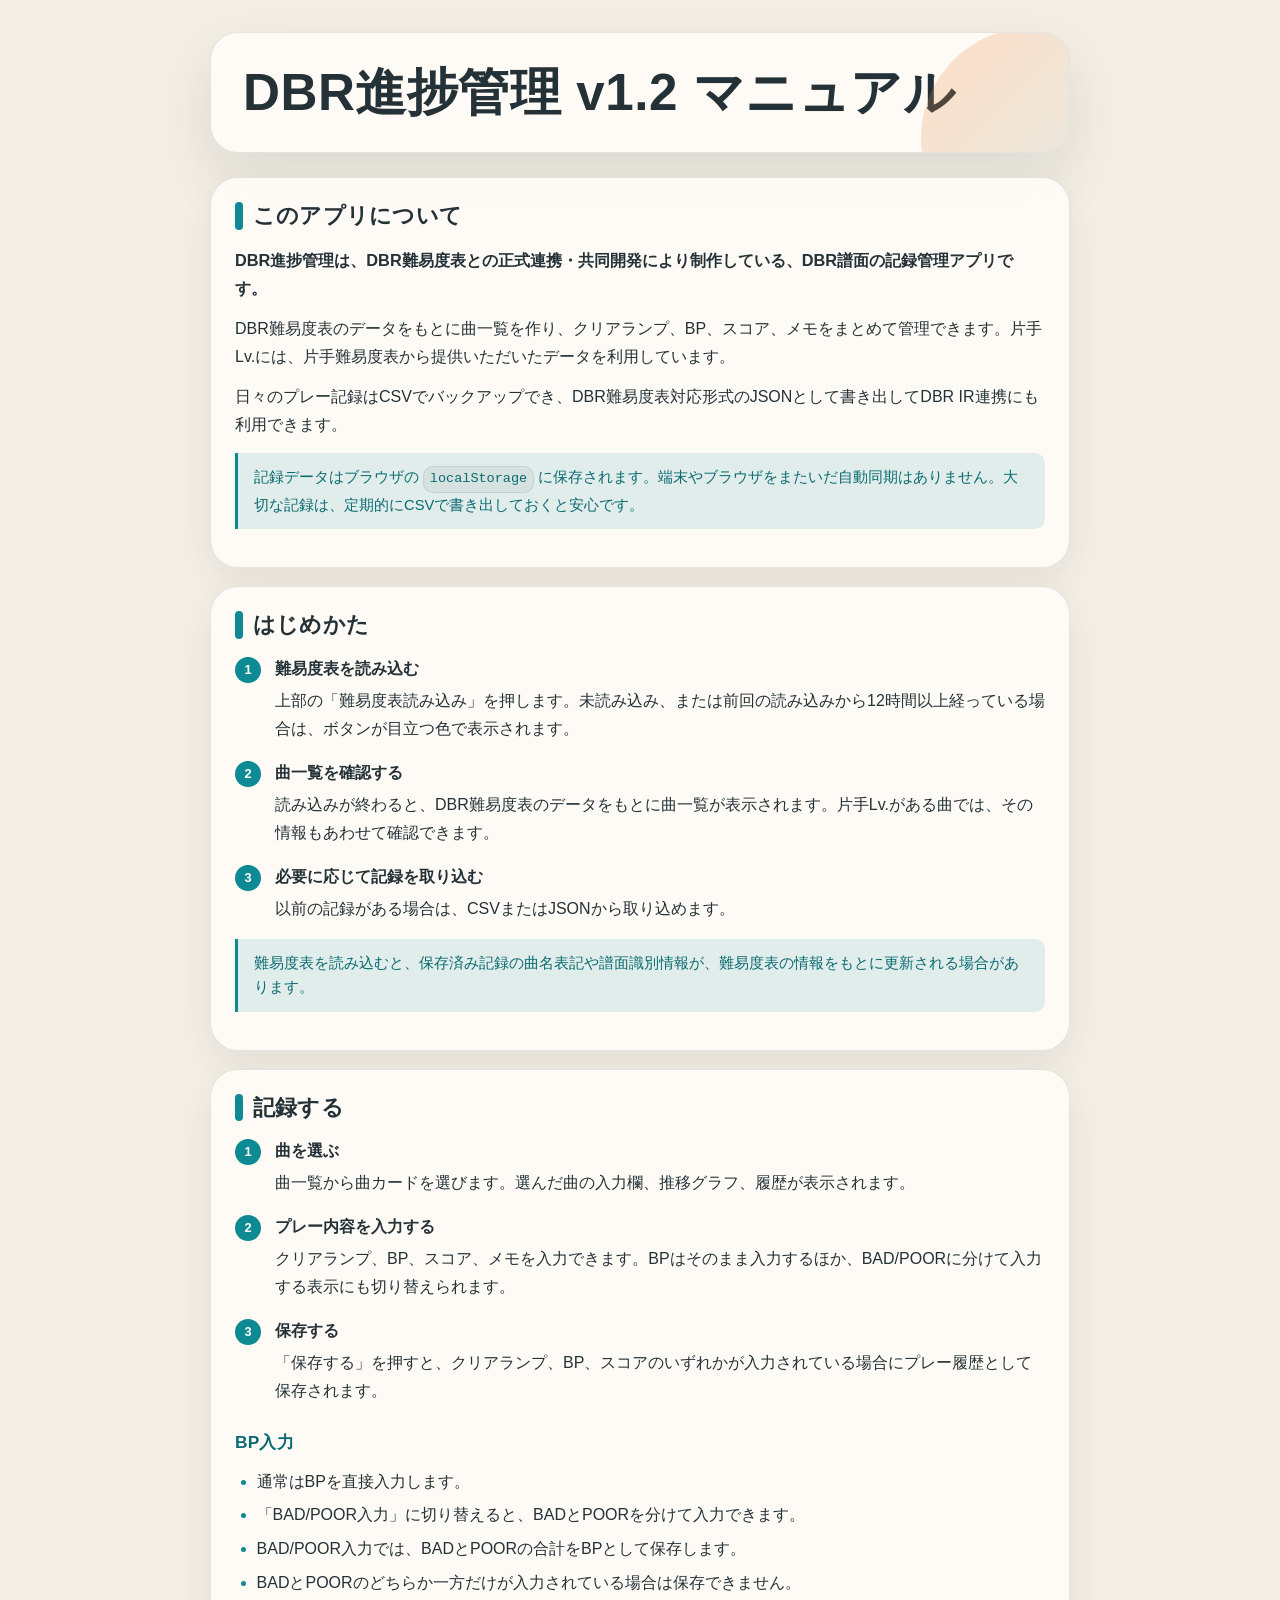
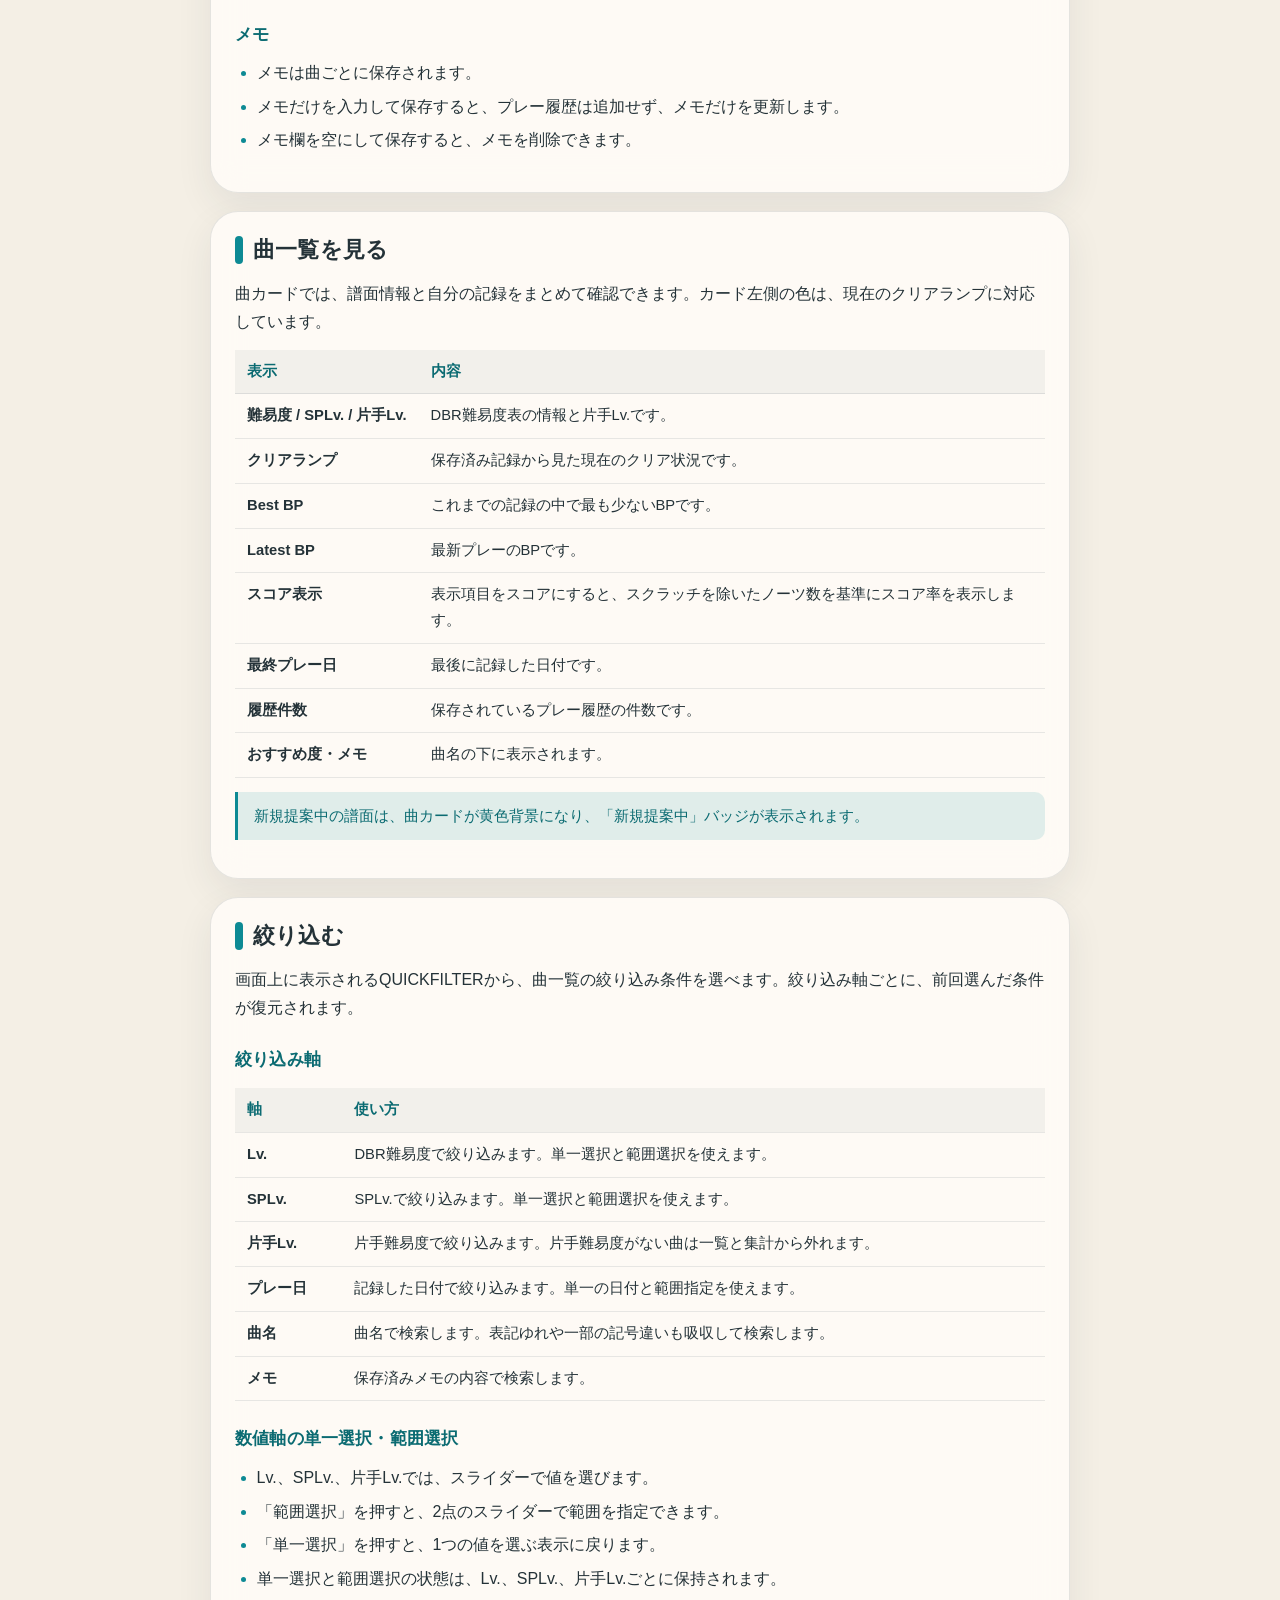
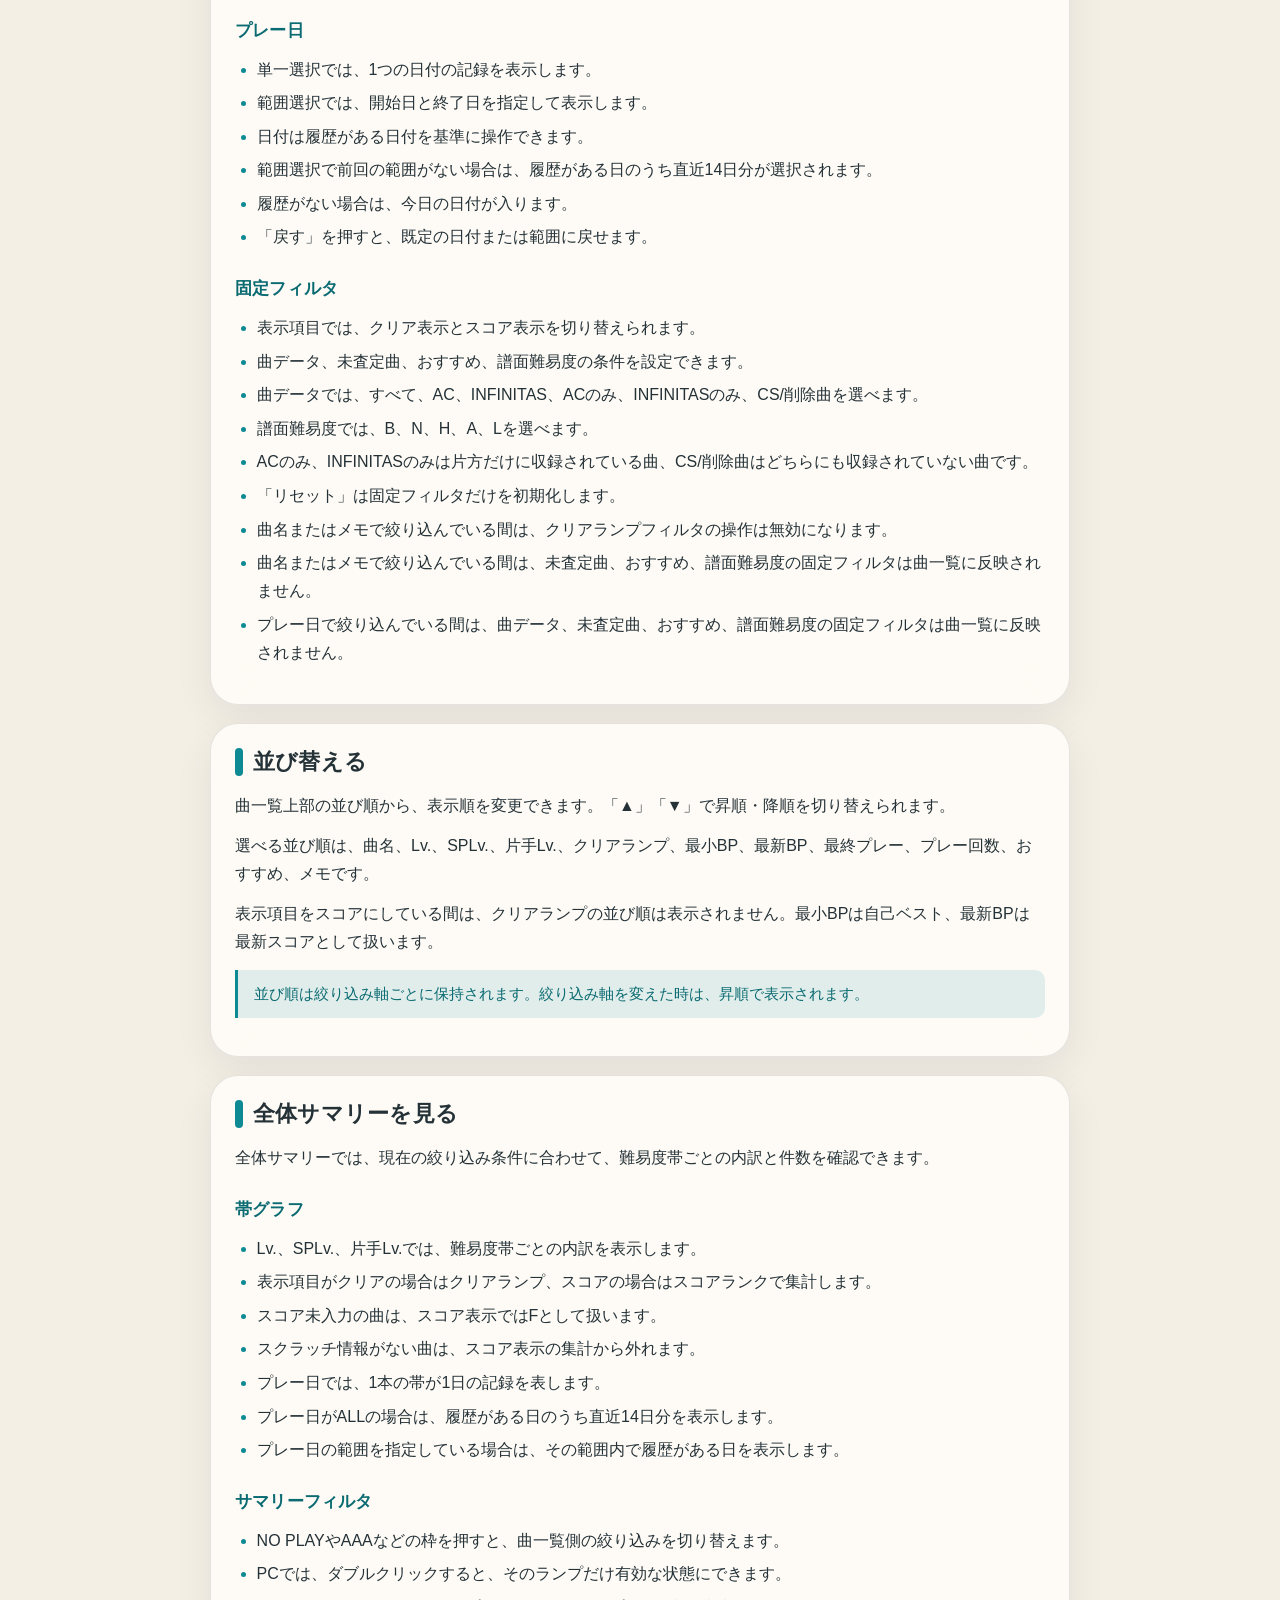
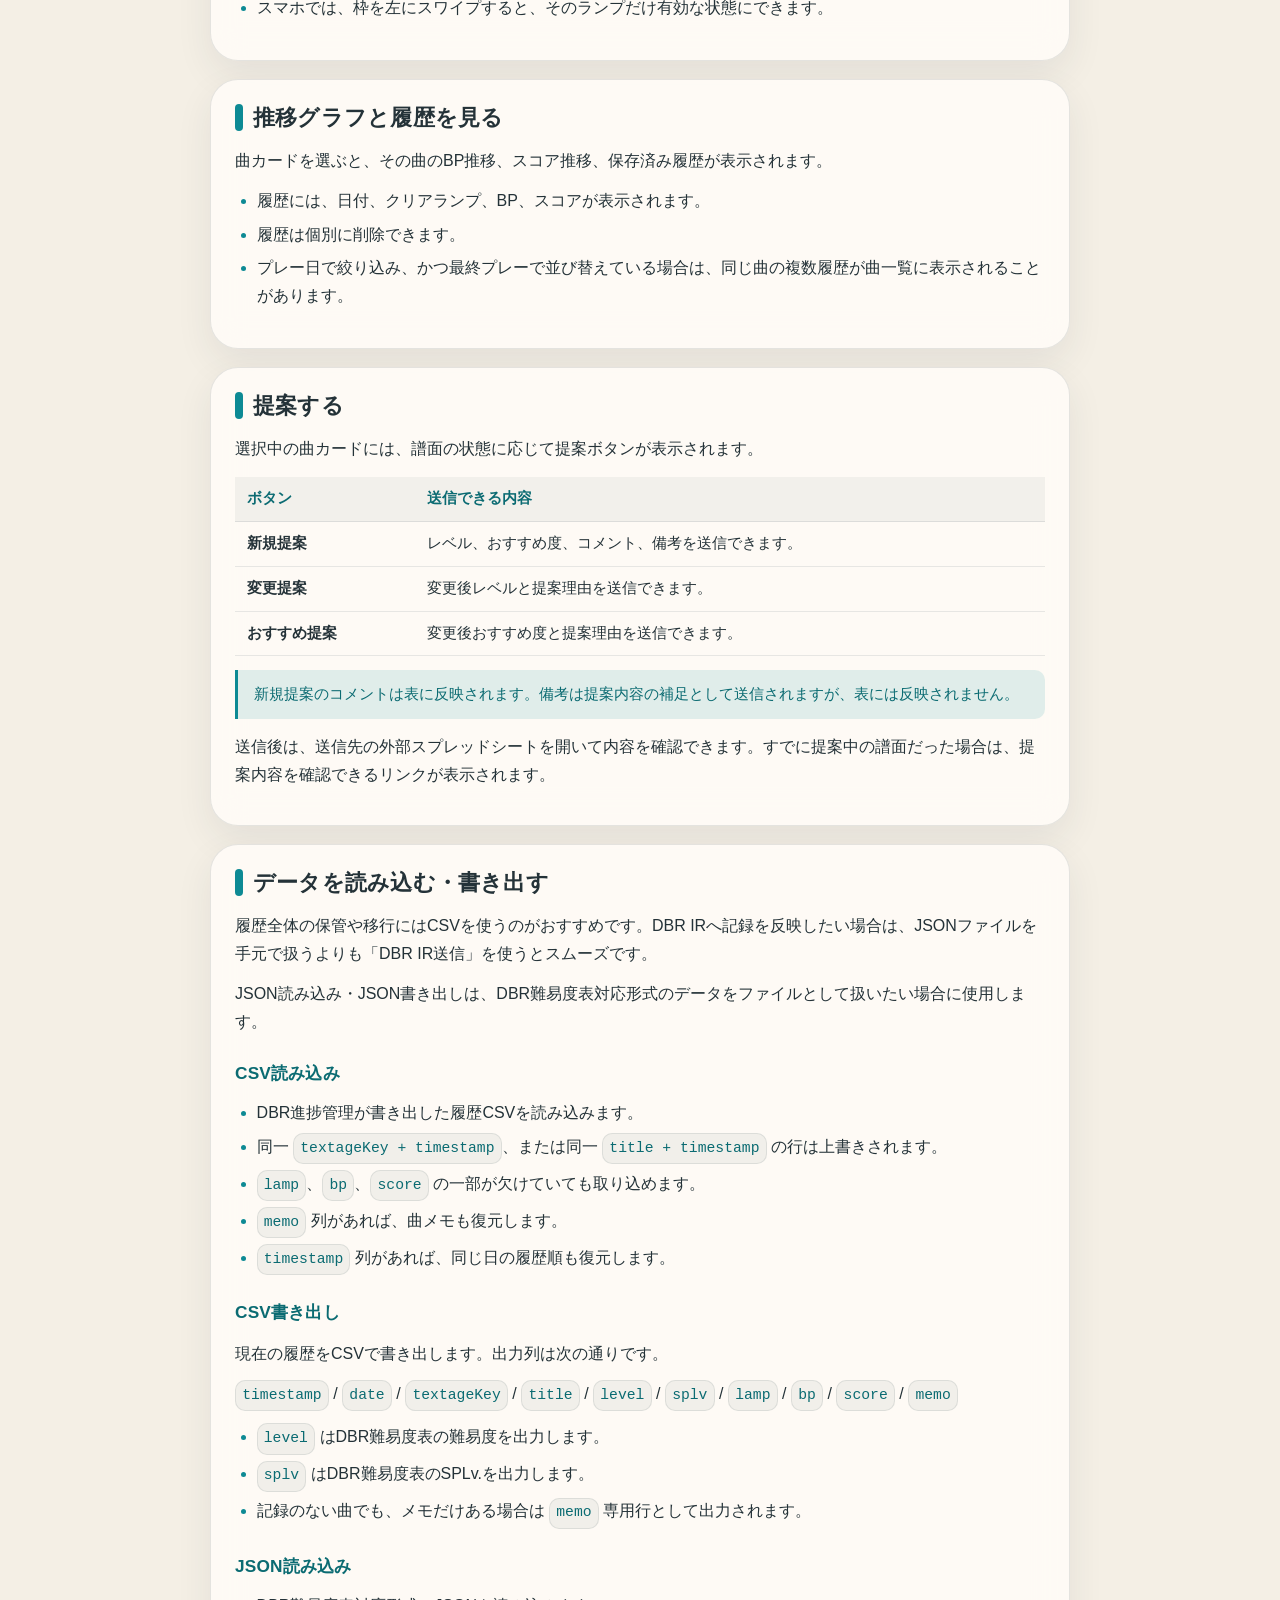
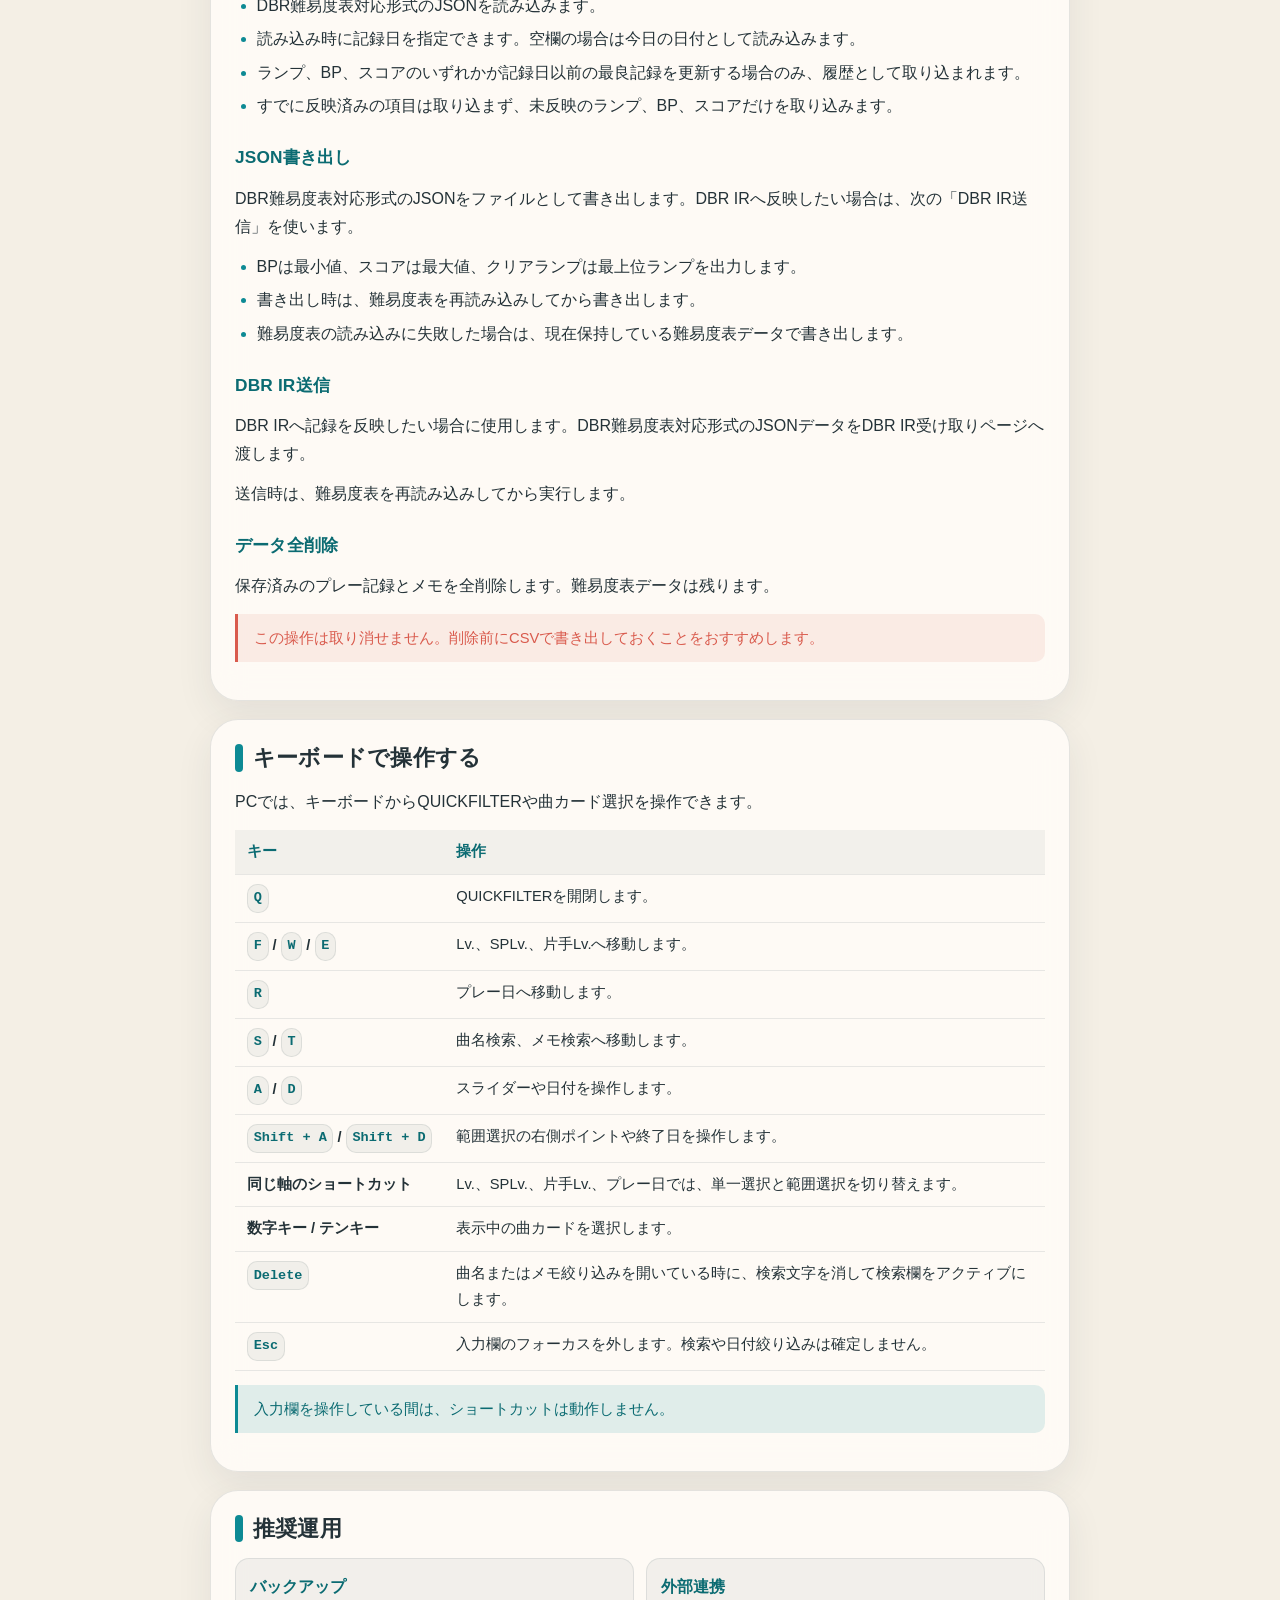
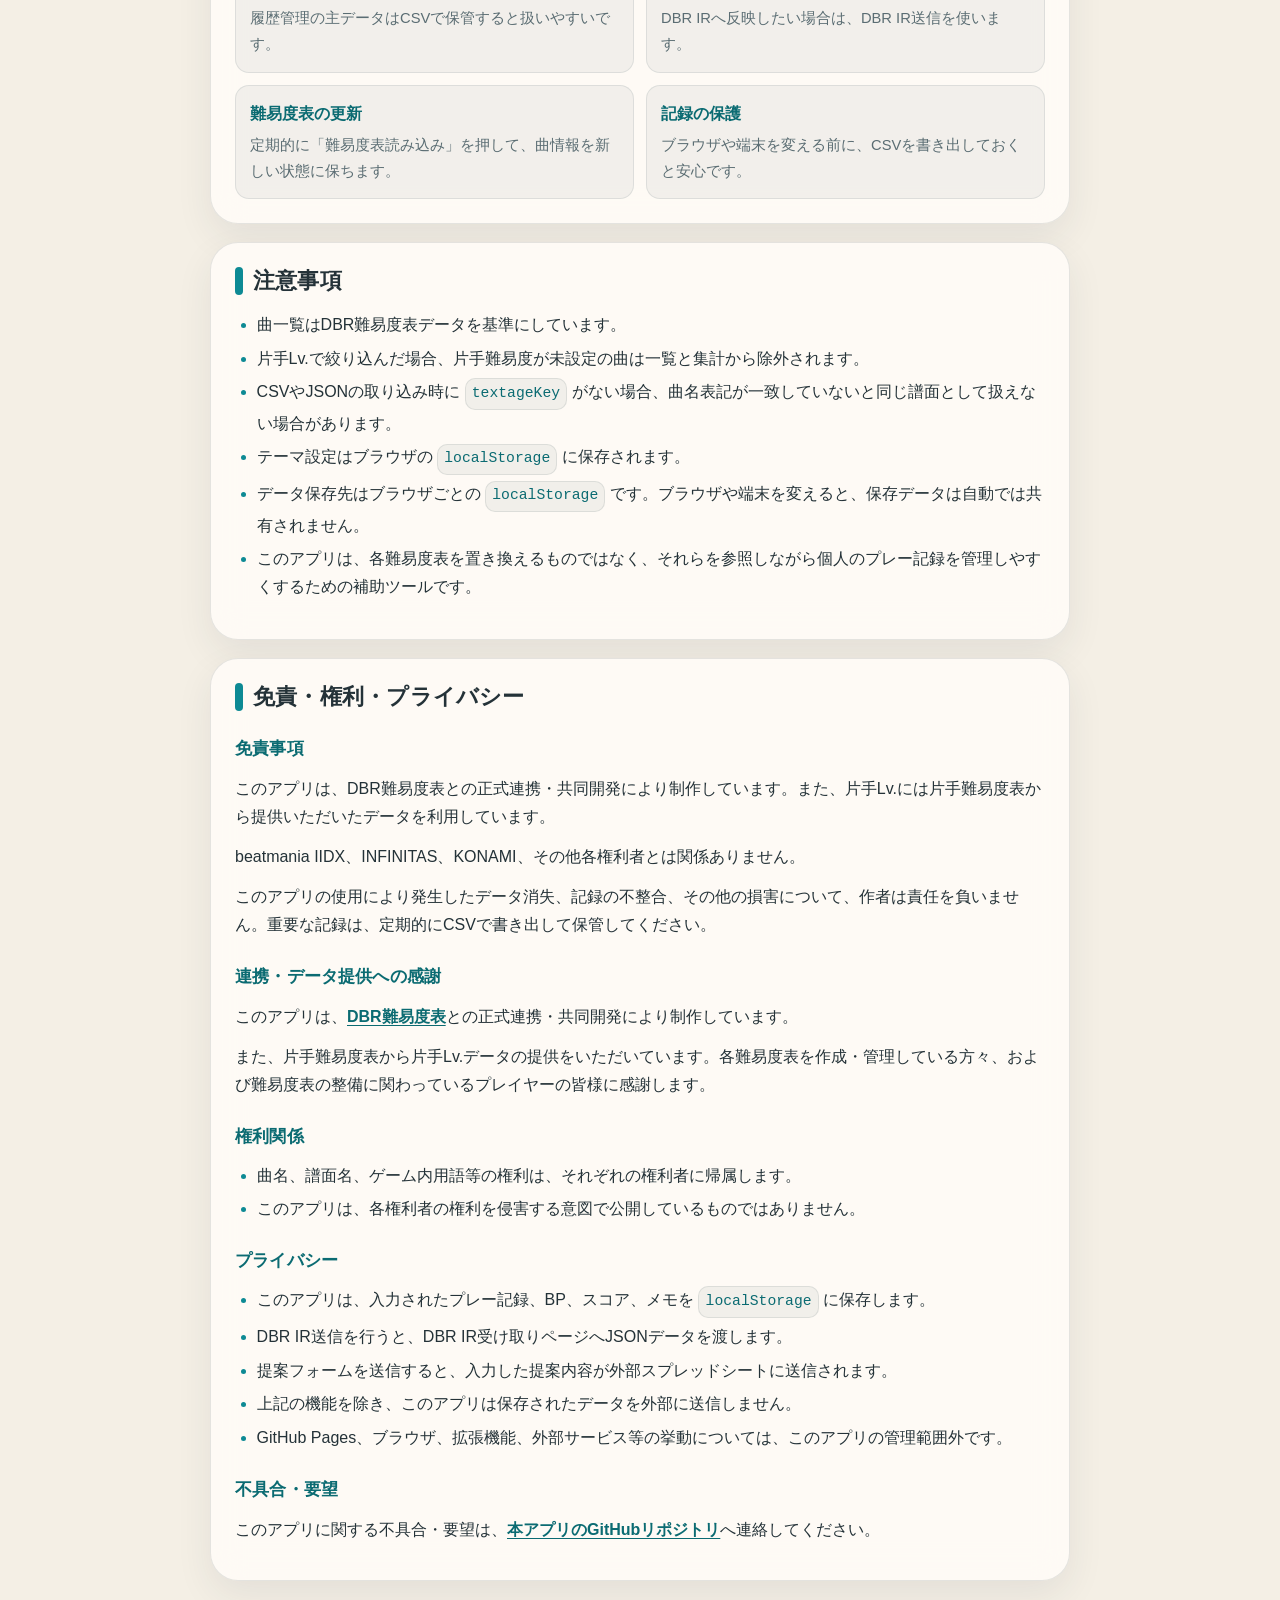
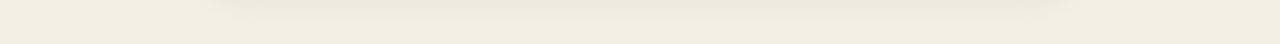
==== commit a3d7976a: "スコア管理モードを追加（途中）" ====
--- a/manual.html
+++ b/manual.html
@@ -108,6 +108,7 @@
             <tr><td>クリアランプ</td><td>保存済み記録から見た現在のクリア状況です。</td></tr>
             <tr><td>Best BP</td><td>これまでの記録の中で最も少ないBPです。</td></tr>
             <tr><td>Latest BP</td><td>最新プレーのBPです。</td></tr>
+            <tr><td>スコア表示</td><td>表示項目をスコアにすると、スクラッチを除いたノーツ数を基準にスコア率を表示します。</td></tr>
             <tr><td>最終プレー日</td><td>最後に記録した日付です。</td></tr>
             <tr><td>履歴件数</td><td>保存されているプレー履歴の件数です。</td></tr>
             <tr><td>おすすめ度・メモ</td><td>曲名の下に表示されます。</td></tr>
@@ -155,6 +156,7 @@
 
         <h3>固定フィルタ</h3>
         <ul>
+          <li>表示項目では、クリア表示とスコア表示を切り替えられます。</li>
           <li>曲データ、未査定曲、おすすめ、譜面難易度の条件を設定できます。</li>
           <li>曲データでは、すべて、AC、INFINITAS、ACのみ、INFINITASのみ、CS/削除曲を選べます。</li>
           <li>譜面難易度では、B、N、H、A、Lを選べます。</li>
@@ -170,24 +172,28 @@
         <h2>並び替える</h2>
         <p>曲一覧上部の並び順から、表示順を変更できます。「▲」「▼」で昇順・降順を切り替えられます。</p>
         <p>選べる並び順は、曲名、Lv.、SPLv.、片手Lv.、クリアランプ、最小BP、最新BP、最終プレー、プレー回数、おすすめ、メモです。</p>
+        <p>表示項目をスコアにしている間は、クリアランプの並び順は表示されません。最小BPは自己ベスト、最新BPは最新スコアとして扱います。</p>
         <div class="manual-tip">並び順は絞り込み軸ごとに保持されます。絞り込み軸を変えた時は、昇順で表示されます。</div>
       </section>
 
       <section>
         <h2>全体サマリーを見る</h2>
-        <p>全体サマリーでは、現在の絞り込み条件に合わせて、難易度帯ごとの内訳とクリアランプ別の件数を確認できます。</p>
+        <p>全体サマリーでは、現在の絞り込み条件に合わせて、難易度帯ごとの内訳と件数を確認できます。</p>
 
         <h3>帯グラフ</h3>
         <ul>
-          <li>Lv.、SPLv.、片手Lv.では、難易度帯ごとのクリアランプ内訳を表示します。</li>
+          <li>Lv.、SPLv.、片手Lv.では、難易度帯ごとの内訳を表示します。</li>
+          <li>表示項目がクリアの場合はクリアランプ、スコアの場合はスコアランクで集計します。</li>
+          <li>スコア未入力の曲は、スコア表示ではFとして扱います。</li>
+          <li>スクラッチ情報がない曲は、スコア表示の集計から外れます。</li>
           <li>プレー日では、1本の帯が1日の記録を表します。</li>
           <li>プレー日がALLの場合は、履歴がある日のうち直近14日分を表示します。</li>
           <li>プレー日の範囲を指定している場合は、その範囲内で履歴がある日を表示します。</li>
         </ul>
 
-        <h3>クリアランプフィルタ</h3>
-        <ul>
-          <li>NO PLAYなどの枠を押すと、曲一覧側のクリアランプ絞り込みを切り替えます。</li>
+        <h3>サマリーフィルタ</h3>
+        <ul>
+          <li>NO PLAYやAAAなどの枠を押すと、曲一覧側の絞り込みを切り替えます。</li>
           <li>PCでは、ダブルクリックすると、そのランプだけ有効な状態にできます。</li>
           <li>スマホでは、枠を左にスワイプすると、そのランプだけ有効な状態にできます。</li>
         </ul>
--- a/styles.css
+++ b/styles.css
@@ -1159,6 +1159,10 @@
   box-shadow: 0 0 32px rgba(13, 138, 148, 0.18);
 }
 
+.song-card.is-deleted-record {
+  opacity: 0.52;
+}
+
 .song-card-title {
   margin: 14px 0 12px;
   color: var(--text);
@@ -1438,10 +1442,6 @@
 .entry-select-wrap,
 .quickfilter-select-wrap {
   width: 100%;
-}
-
-.overview-select-wrap {
-  max-width: 240px;
 }
 
 .overview-select-wrap select,
@@ -1631,7 +1631,7 @@
 .field-stack {
   display: grid;
   gap: 16px;
-  grid-template-columns: repeat(auto-fit, minmax(180px, max-content));
+  grid-template-columns: repeat(auto-fit, minmax(180px, 1fr));
 }
 
 .floating-axis-filter {
@@ -2213,17 +2213,7 @@
   }
 
   .field-stack {
-    grid-template-columns: repeat(auto-fit, minmax(180px, max-content));
-  }
-}
-
-@media (max-width: 520px) {
-  .overview-select-wrap {
-    max-width: none;
-  }
-
-  .field-stack {
-    grid-template-columns: 1fr;
+    grid-template-columns: repeat(auto-fit, minmax(180px, 1fr));
   }
 }
 
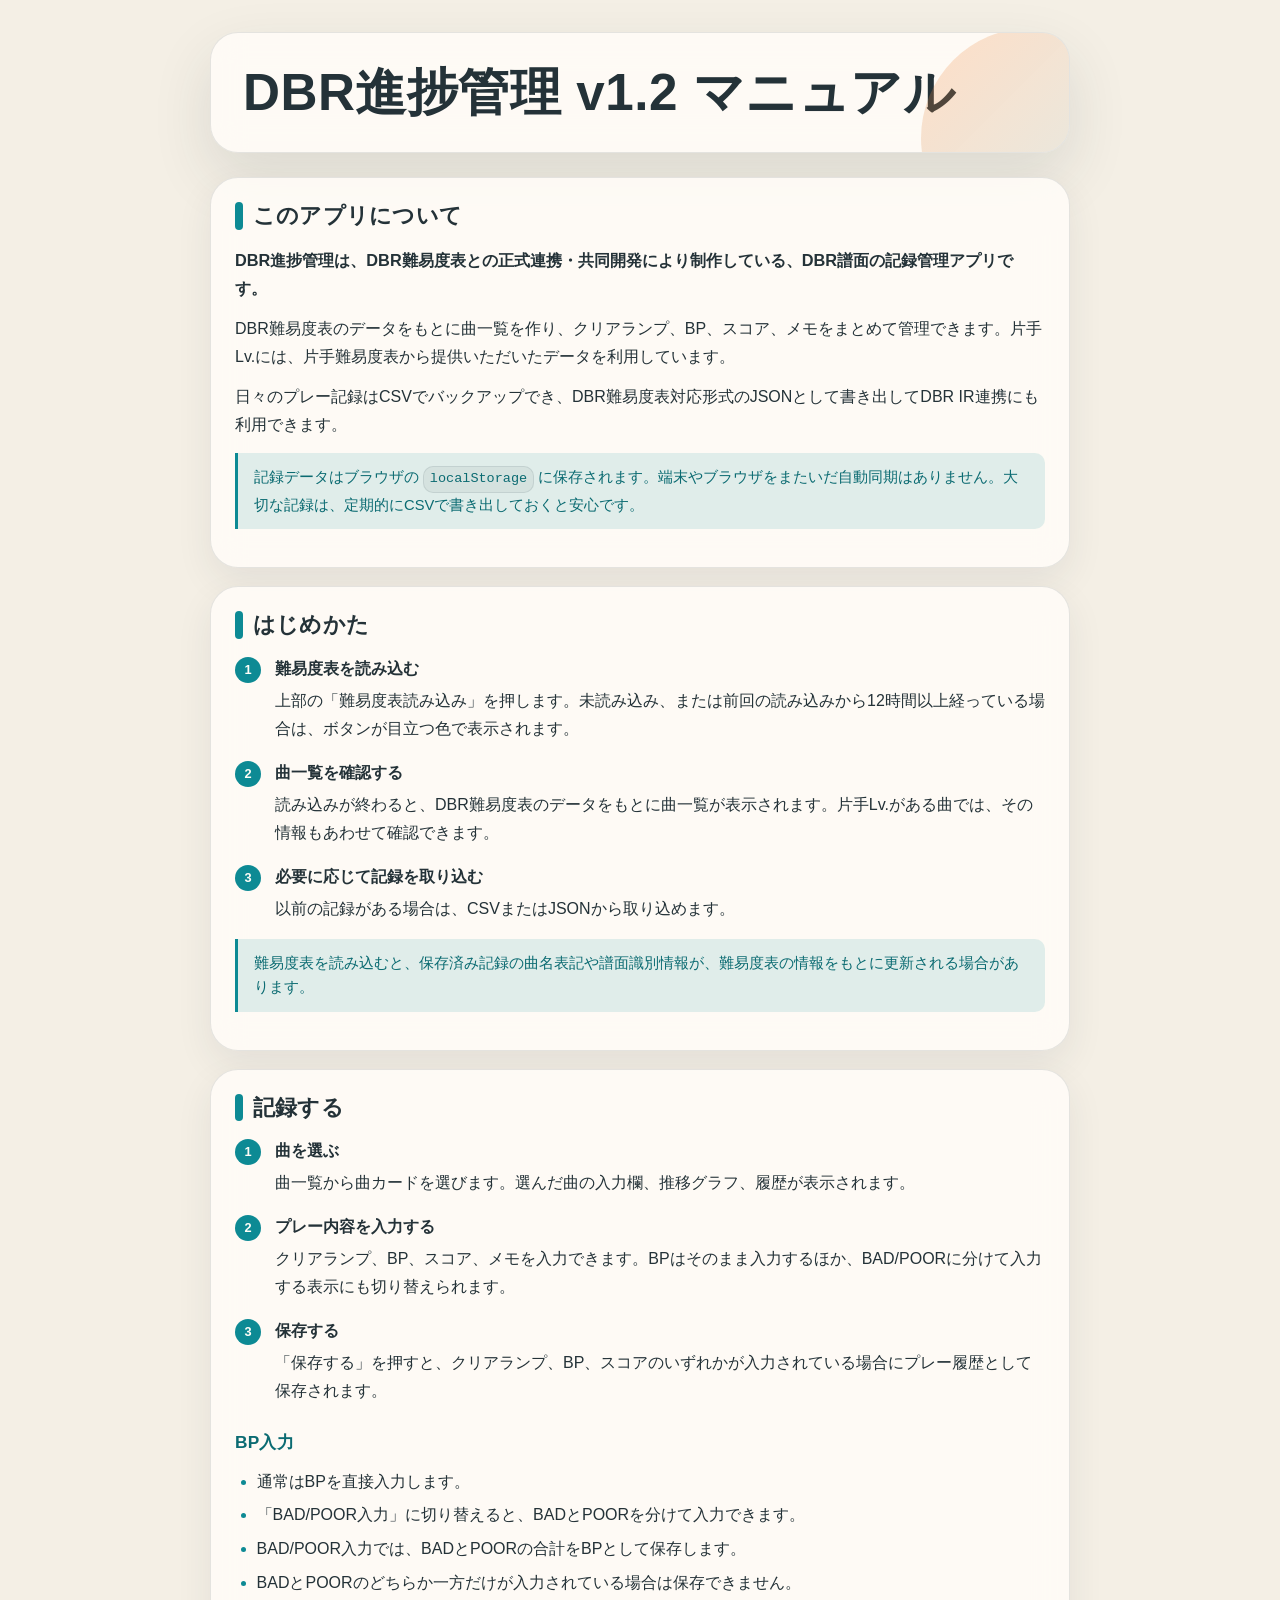
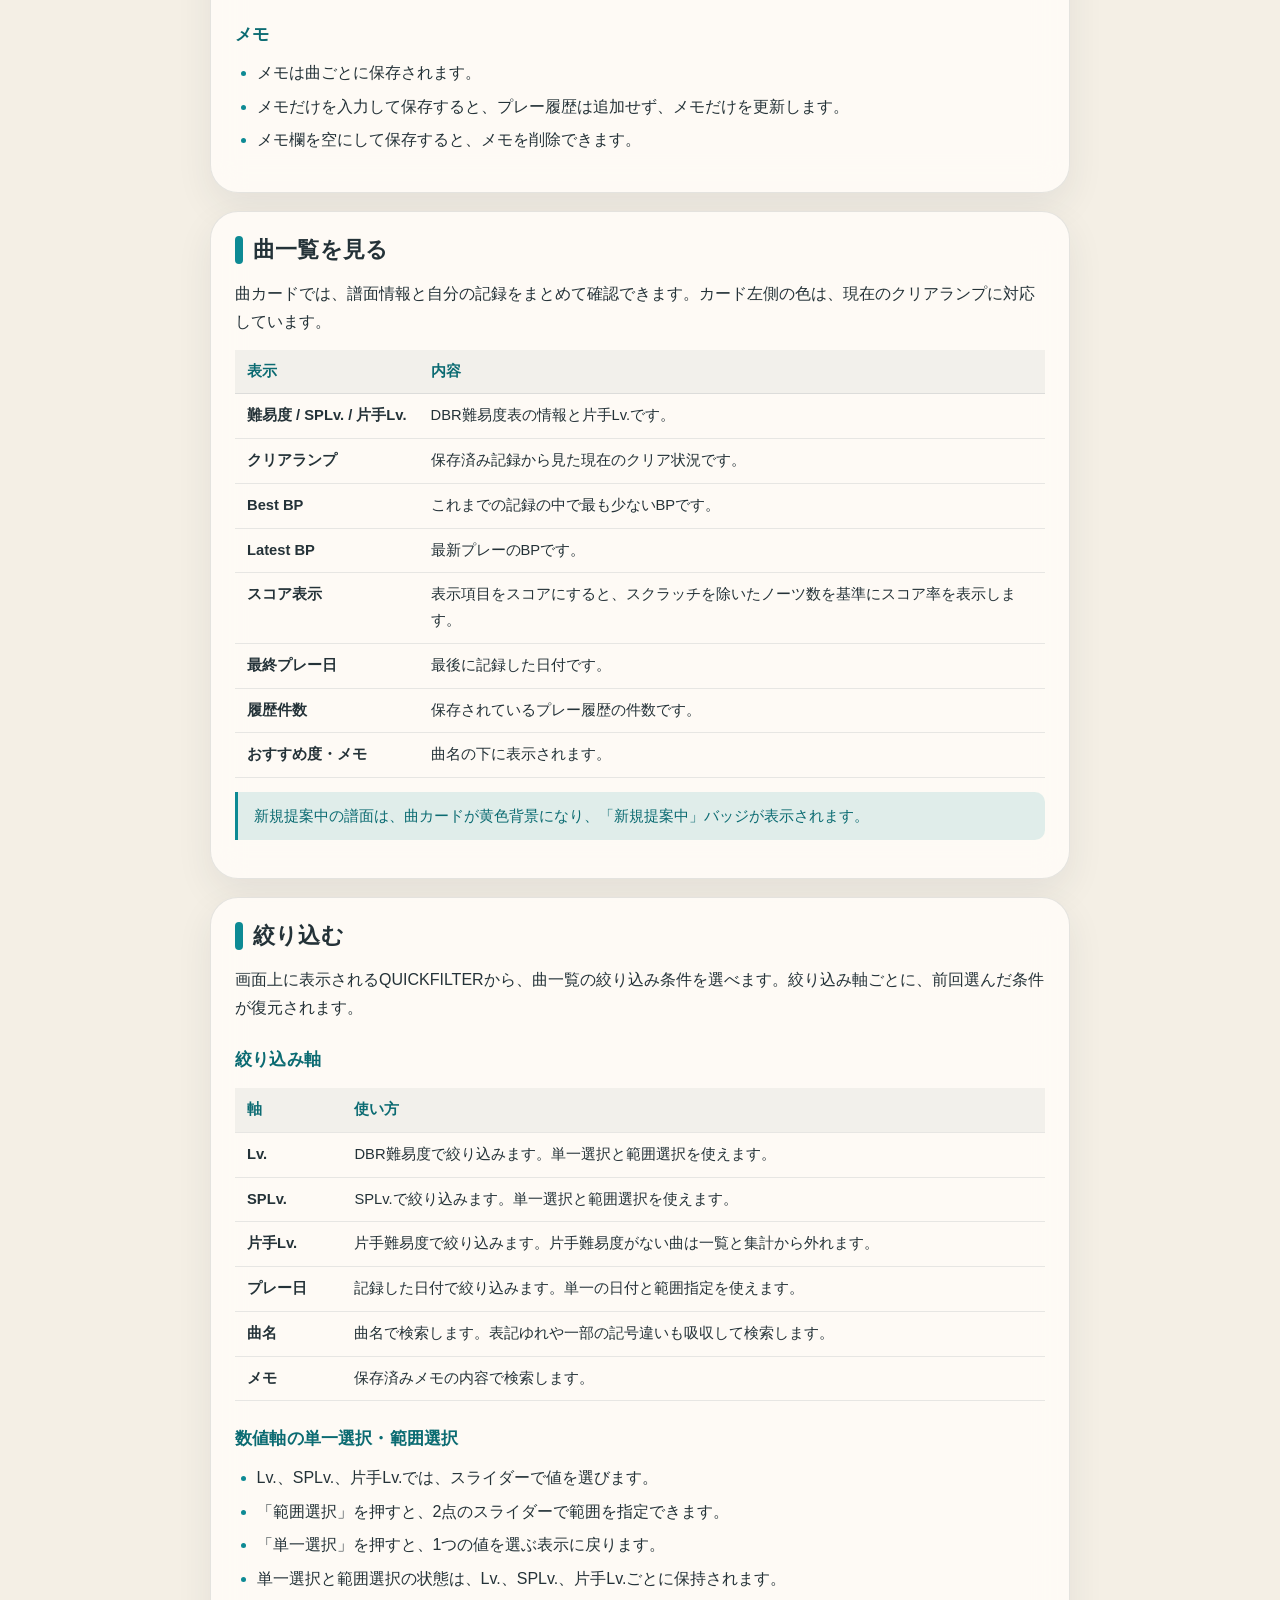
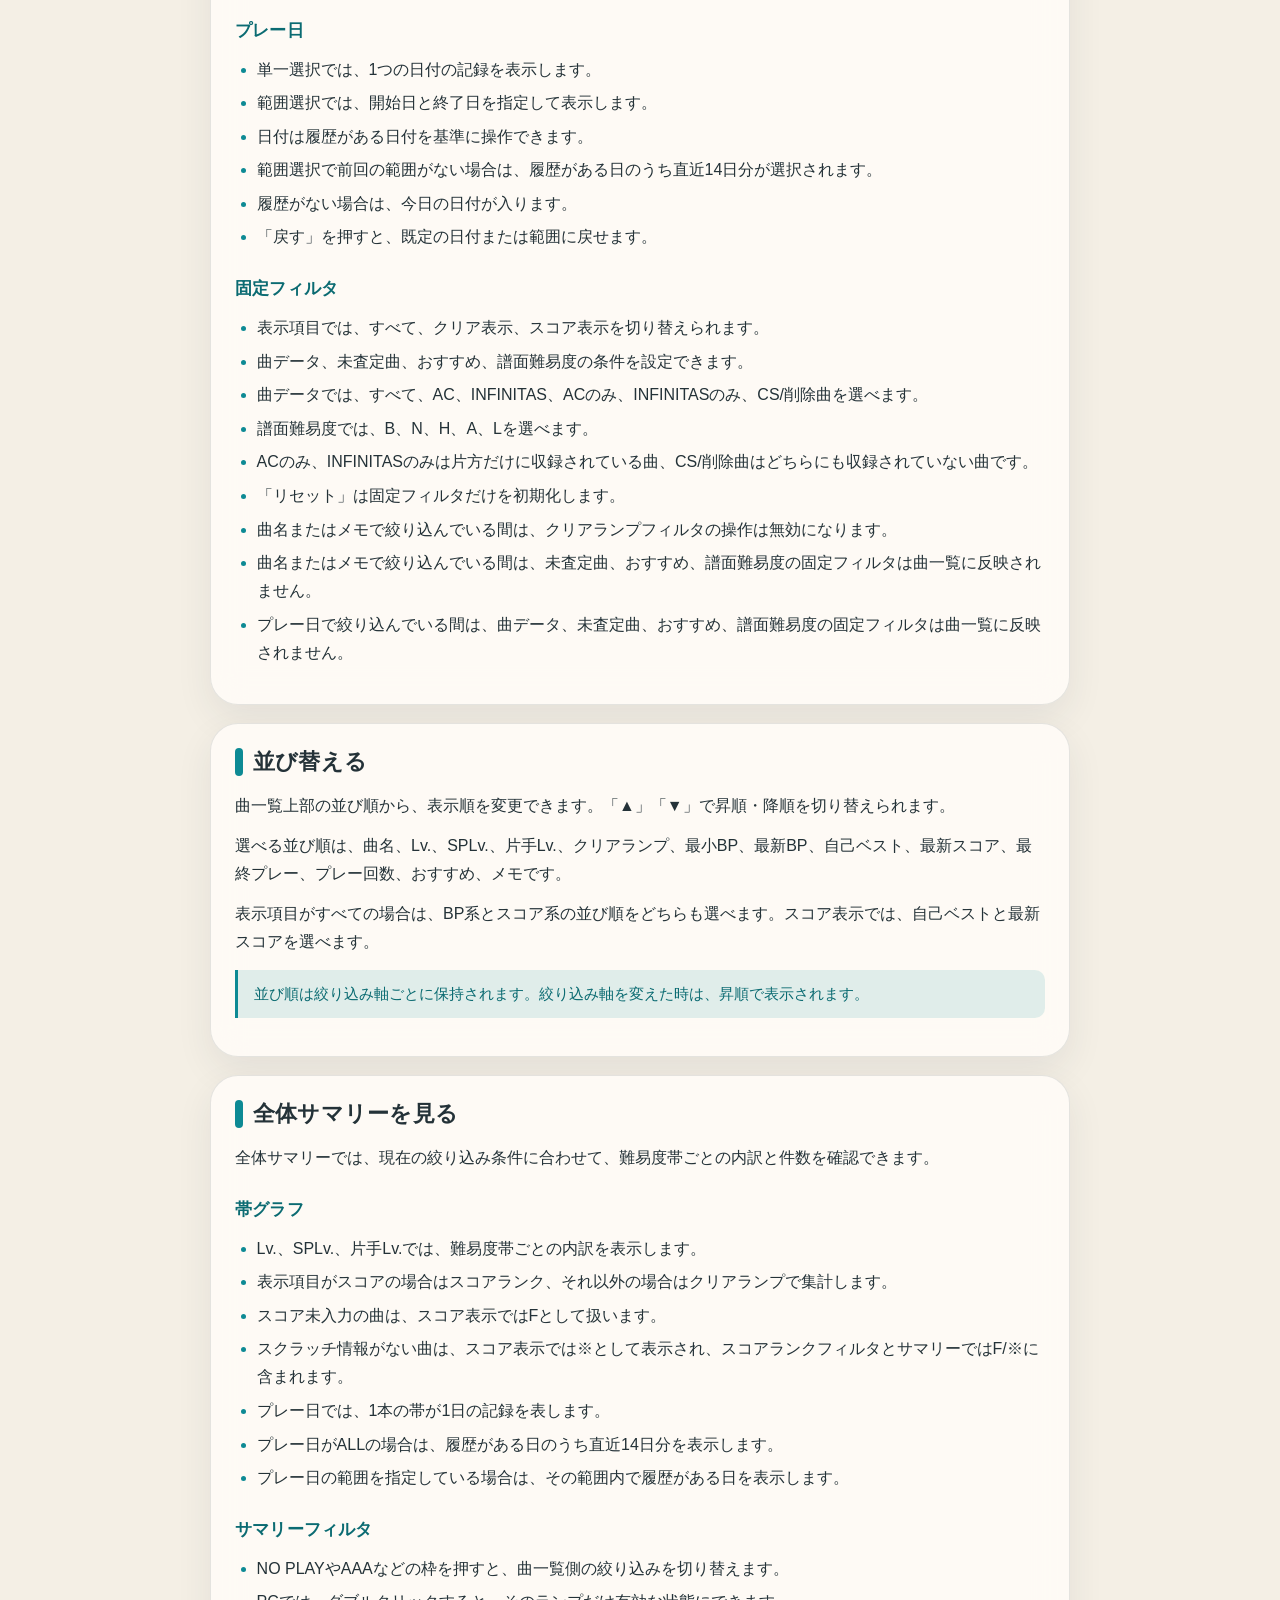
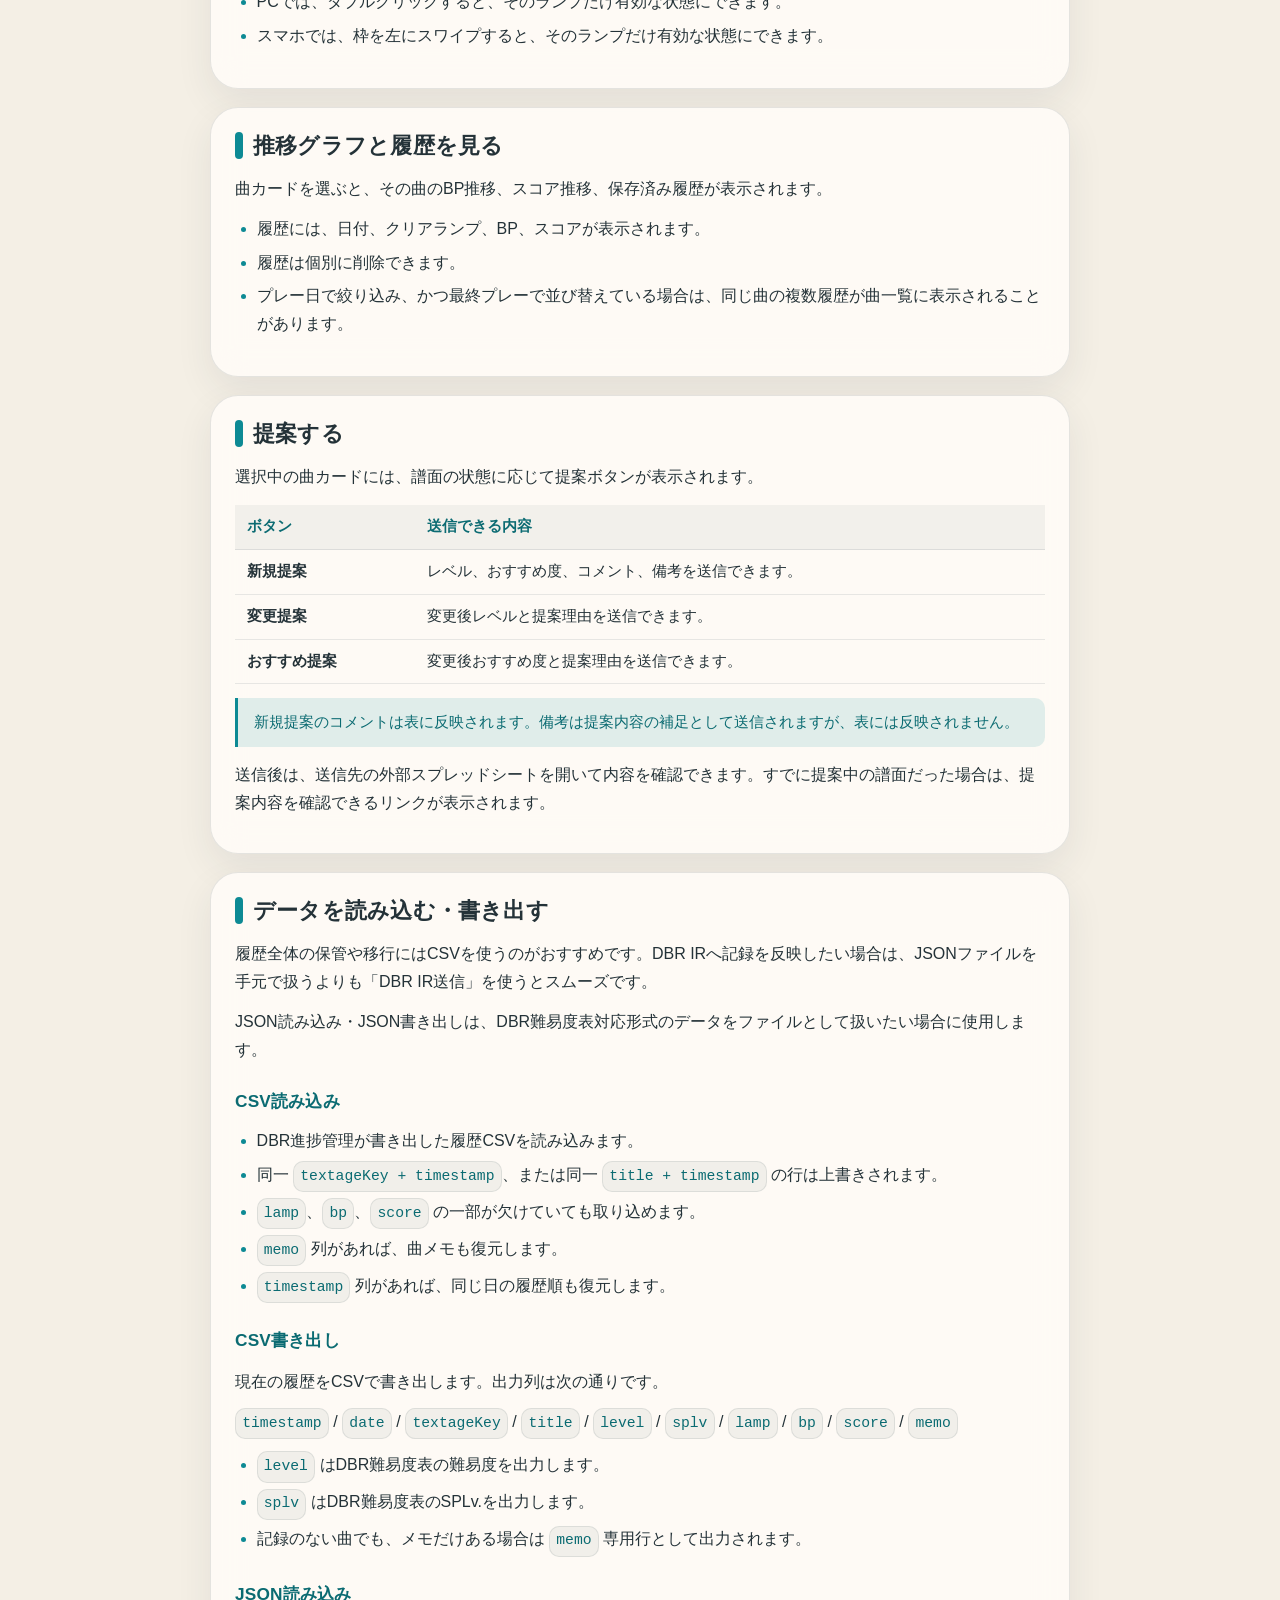
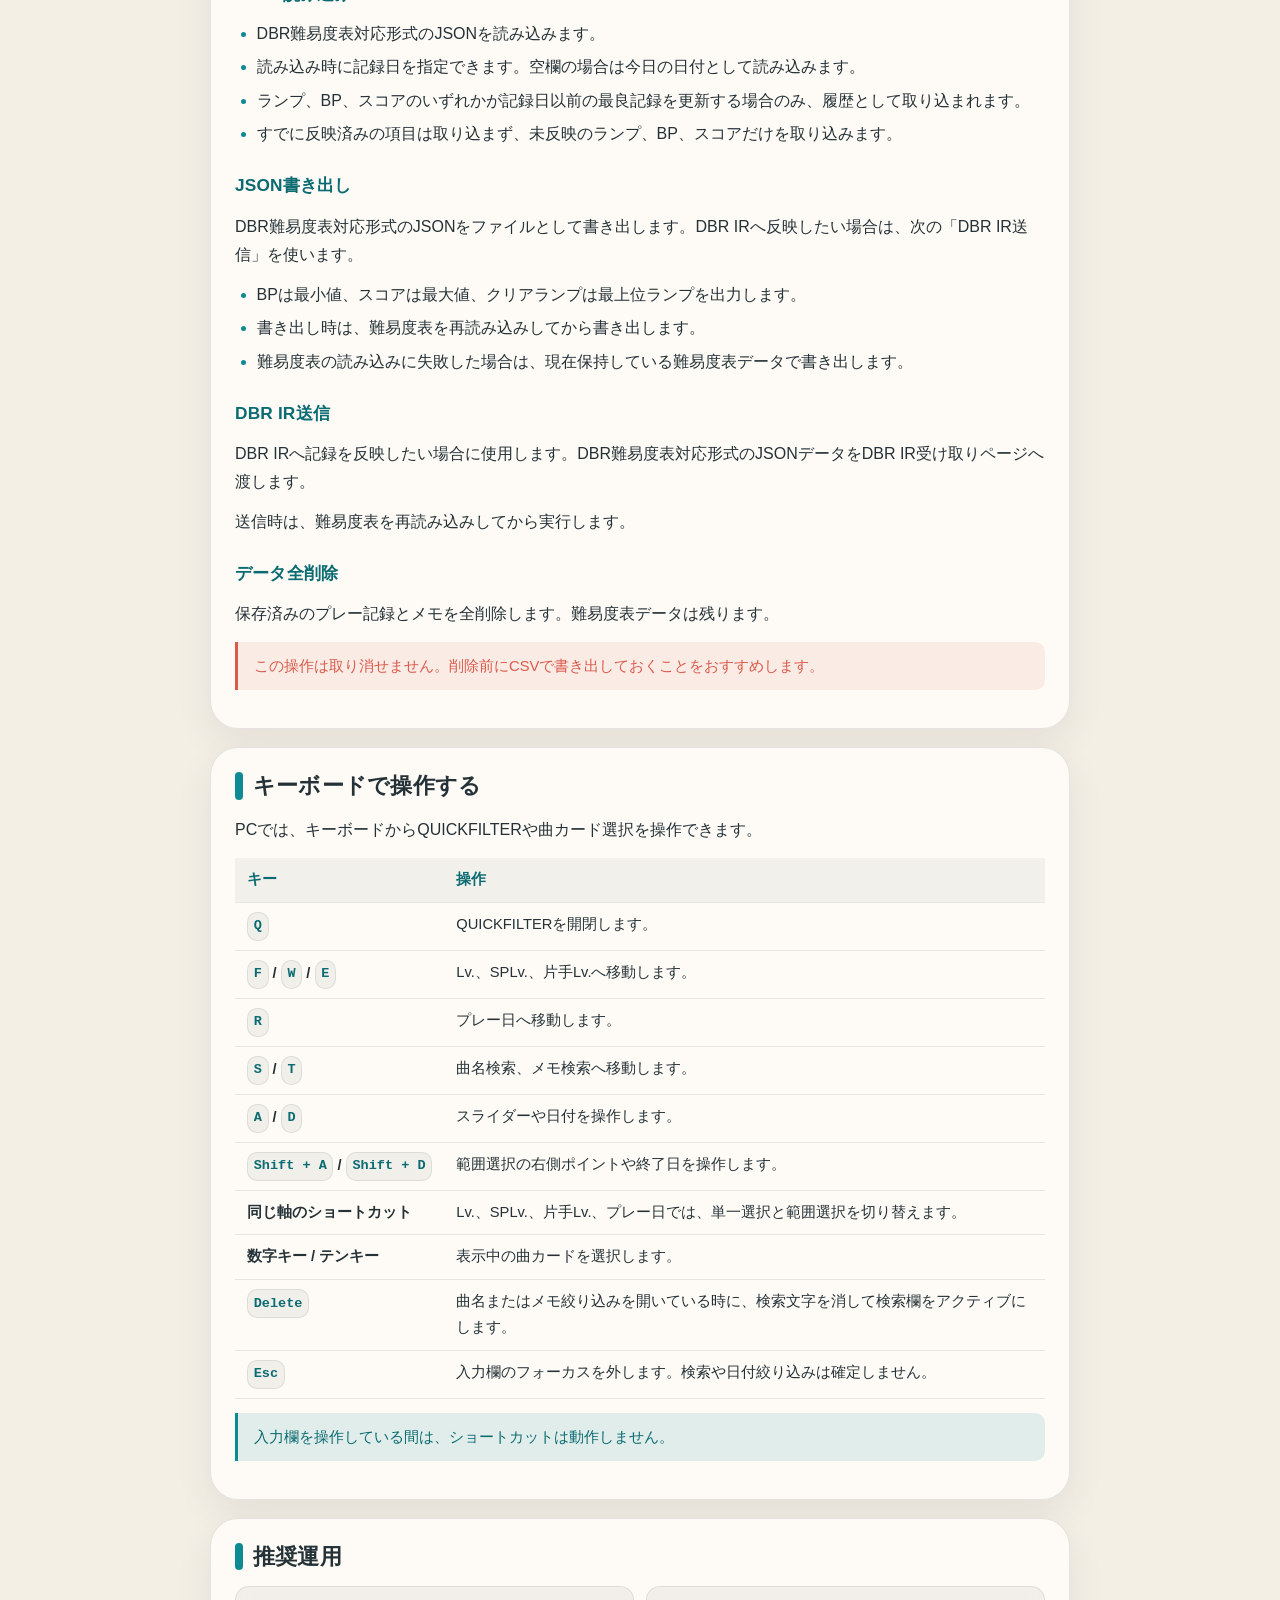
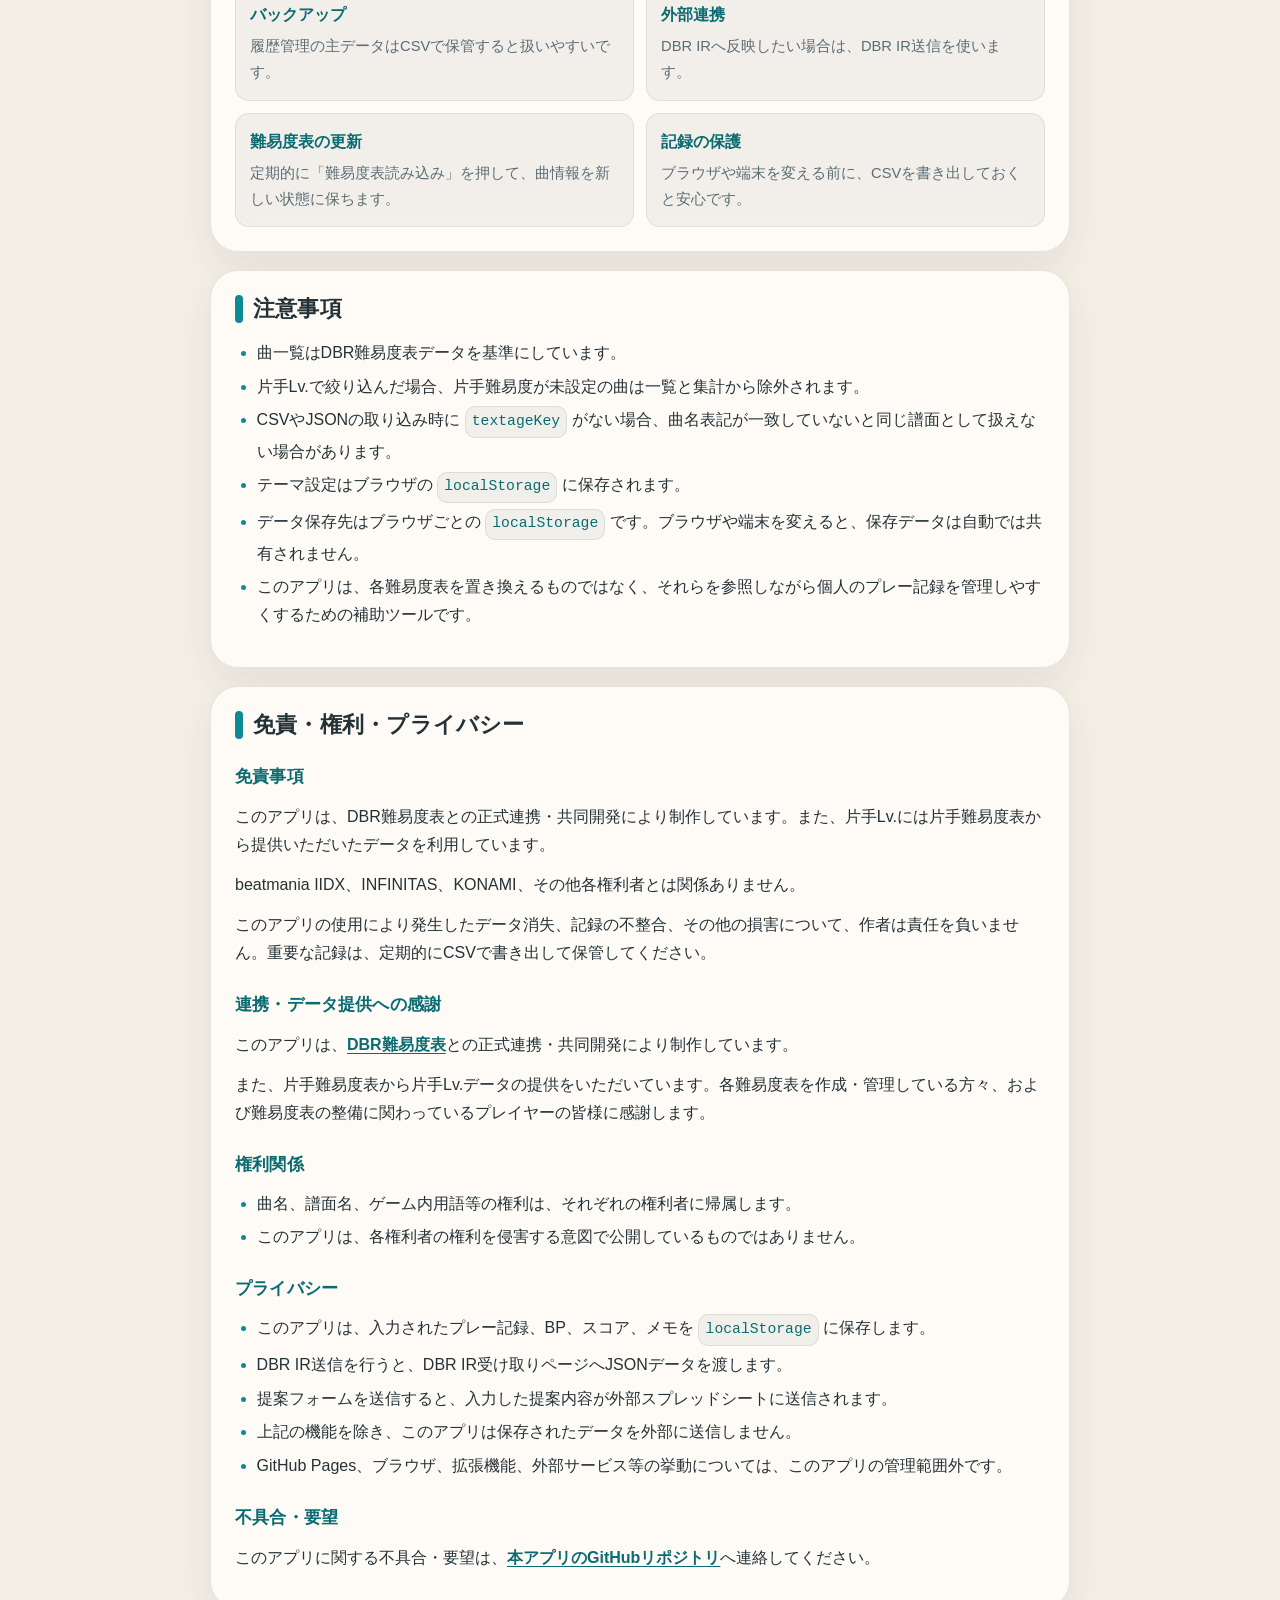
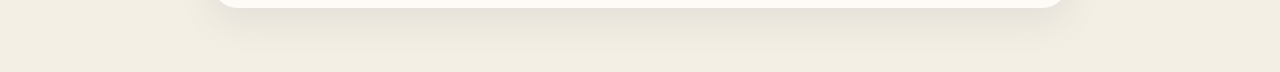
==== commit 42d38a86: "スコア管理モードを追加" ====
--- a/manual.html
+++ b/manual.html
@@ -156,7 +156,7 @@
 
         <h3>固定フィルタ</h3>
         <ul>
-          <li>表示項目では、クリア表示とスコア表示を切り替えられます。</li>
+          <li>表示項目では、すべて、クリア表示、スコア表示を切り替えられます。</li>
           <li>曲データ、未査定曲、おすすめ、譜面難易度の条件を設定できます。</li>
           <li>曲データでは、すべて、AC、INFINITAS、ACのみ、INFINITASのみ、CS/削除曲を選べます。</li>
           <li>譜面難易度では、B、N、H、A、Lを選べます。</li>
@@ -171,8 +171,8 @@
       <section>
         <h2>並び替える</h2>
         <p>曲一覧上部の並び順から、表示順を変更できます。「▲」「▼」で昇順・降順を切り替えられます。</p>
-        <p>選べる並び順は、曲名、Lv.、SPLv.、片手Lv.、クリアランプ、最小BP、最新BP、最終プレー、プレー回数、おすすめ、メモです。</p>
-        <p>表示項目をスコアにしている間は、クリアランプの並び順は表示されません。最小BPは自己ベスト、最新BPは最新スコアとして扱います。</p>
+        <p>選べる並び順は、曲名、Lv.、SPLv.、片手Lv.、クリアランプ、最小BP、最新BP、自己ベスト、最新スコア、最終プレー、プレー回数、おすすめ、メモです。</p>
+        <p>表示項目がすべての場合は、BP系とスコア系の並び順をどちらも選べます。スコア表示では、自己ベストと最新スコアを選べます。</p>
         <div class="manual-tip">並び順は絞り込み軸ごとに保持されます。絞り込み軸を変えた時は、昇順で表示されます。</div>
       </section>
 
@@ -183,9 +183,9 @@
         <h3>帯グラフ</h3>
         <ul>
           <li>Lv.、SPLv.、片手Lv.では、難易度帯ごとの内訳を表示します。</li>
-          <li>表示項目がクリアの場合はクリアランプ、スコアの場合はスコアランクで集計します。</li>
+          <li>表示項目がスコアの場合はスコアランク、それ以外の場合はクリアランプで集計します。</li>
           <li>スコア未入力の曲は、スコア表示ではFとして扱います。</li>
-          <li>スクラッチ情報がない曲は、スコア表示の集計から外れます。</li>
+          <li>スクラッチ情報がない曲は、スコア表示では※として表示され、スコアランクフィルタとサマリーではF/※に含まれます。</li>
           <li>プレー日では、1本の帯が1日の記録を表します。</li>
           <li>プレー日がALLの場合は、履歴がある日のうち直近14日分を表示します。</li>
           <li>プレー日の範囲を指定している場合は、その範囲内で履歴がある日を表示します。</li>
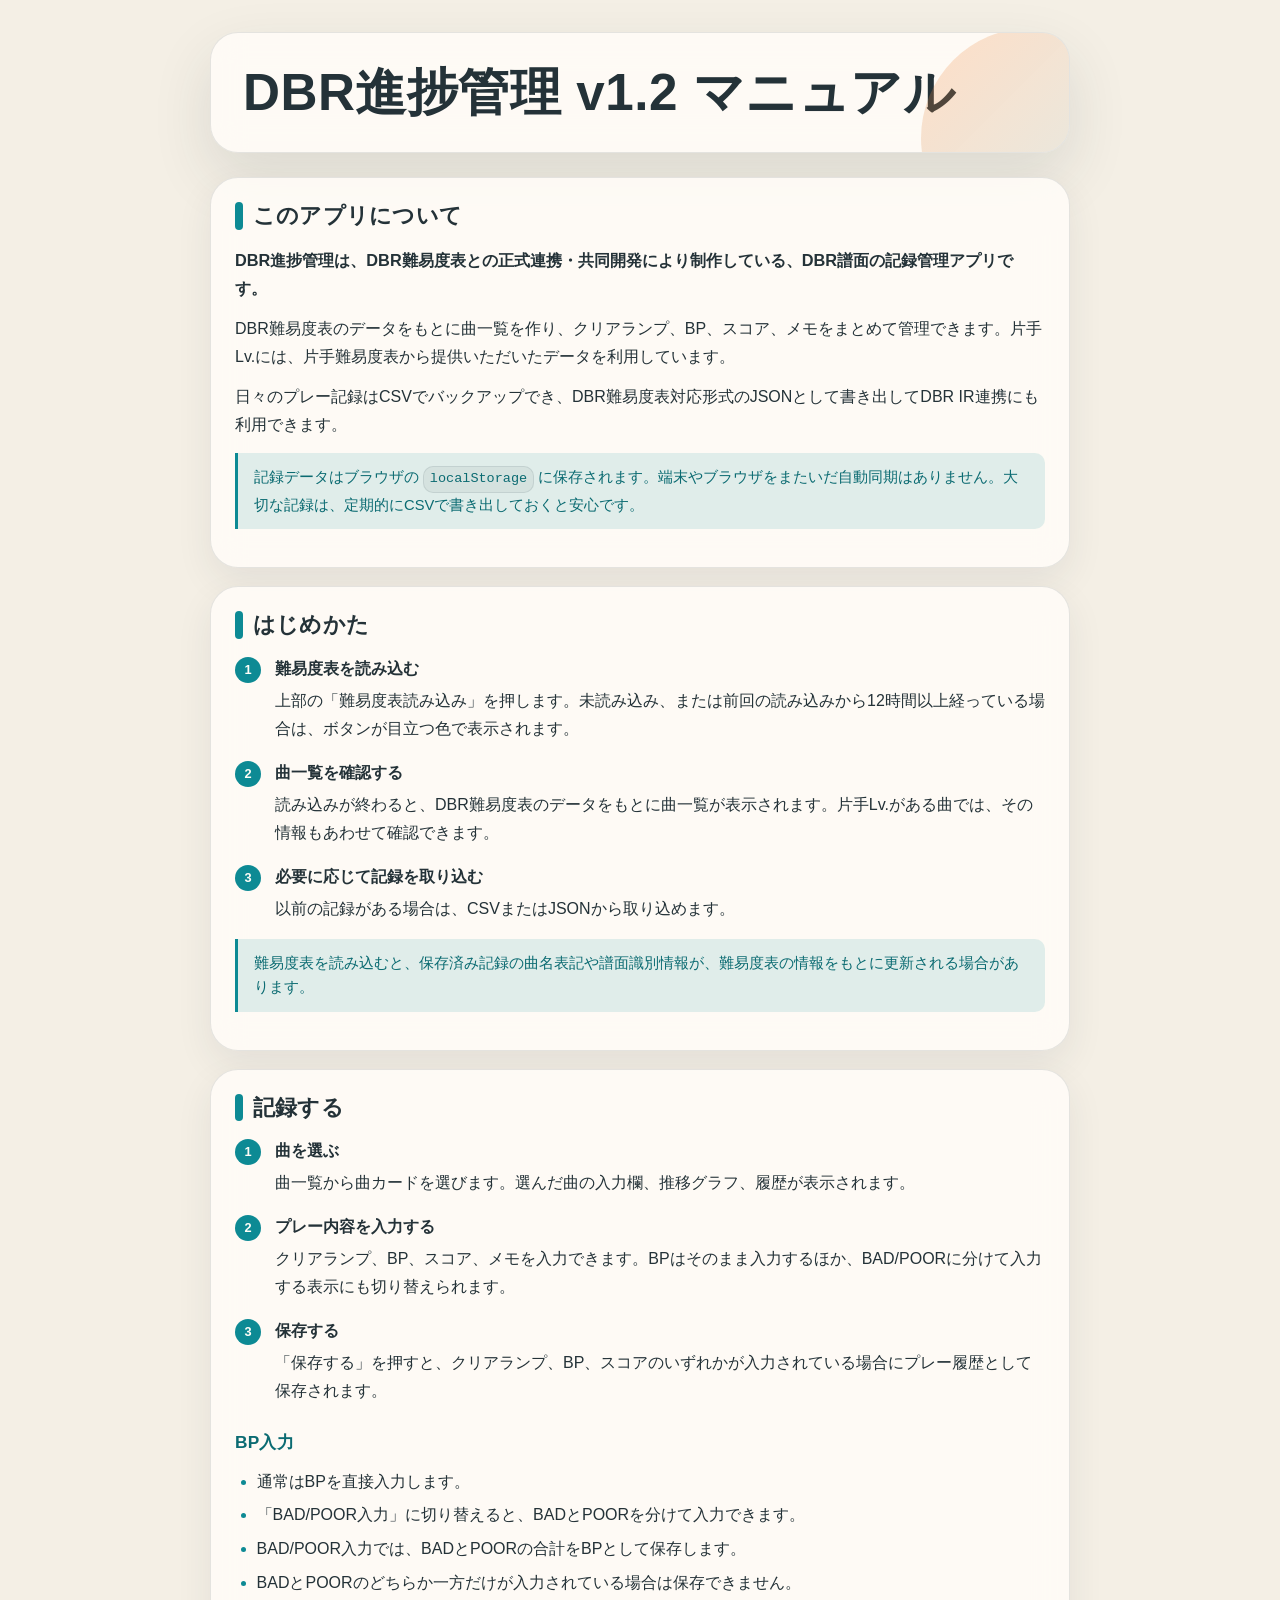
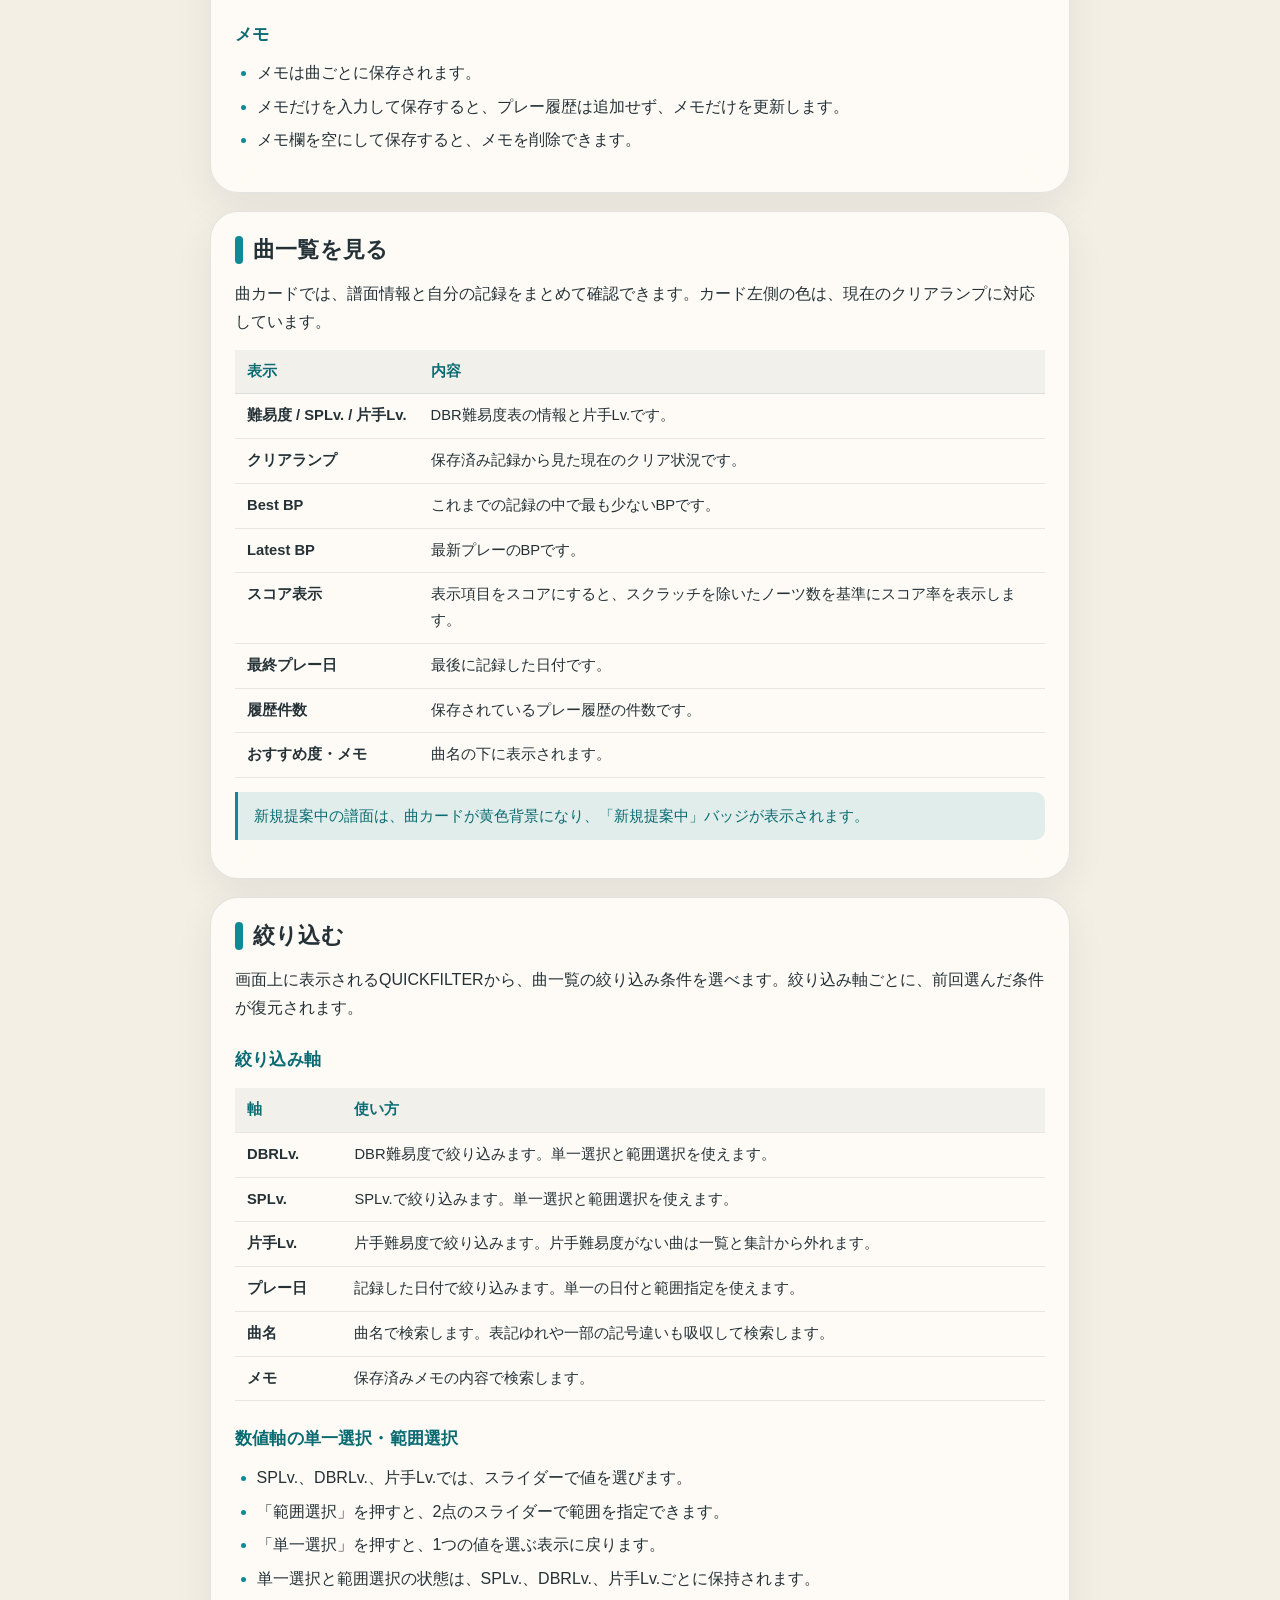
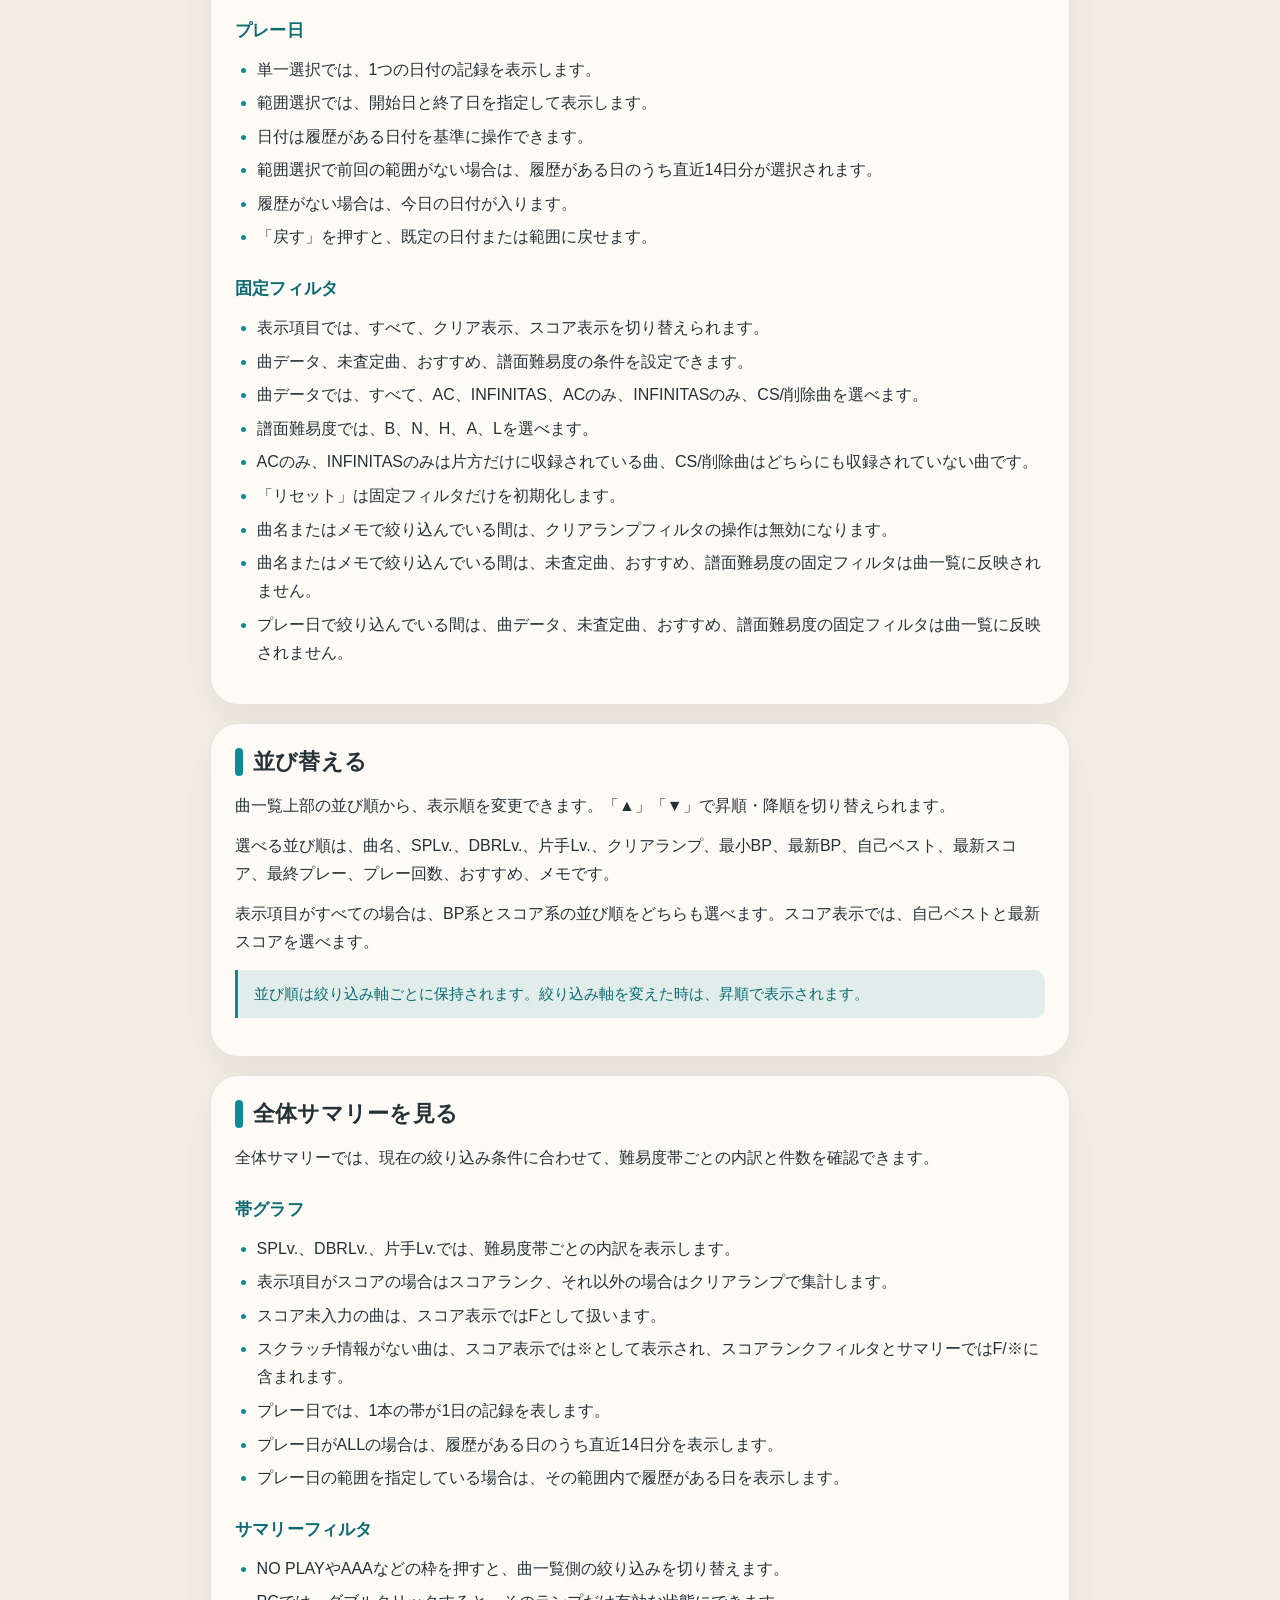
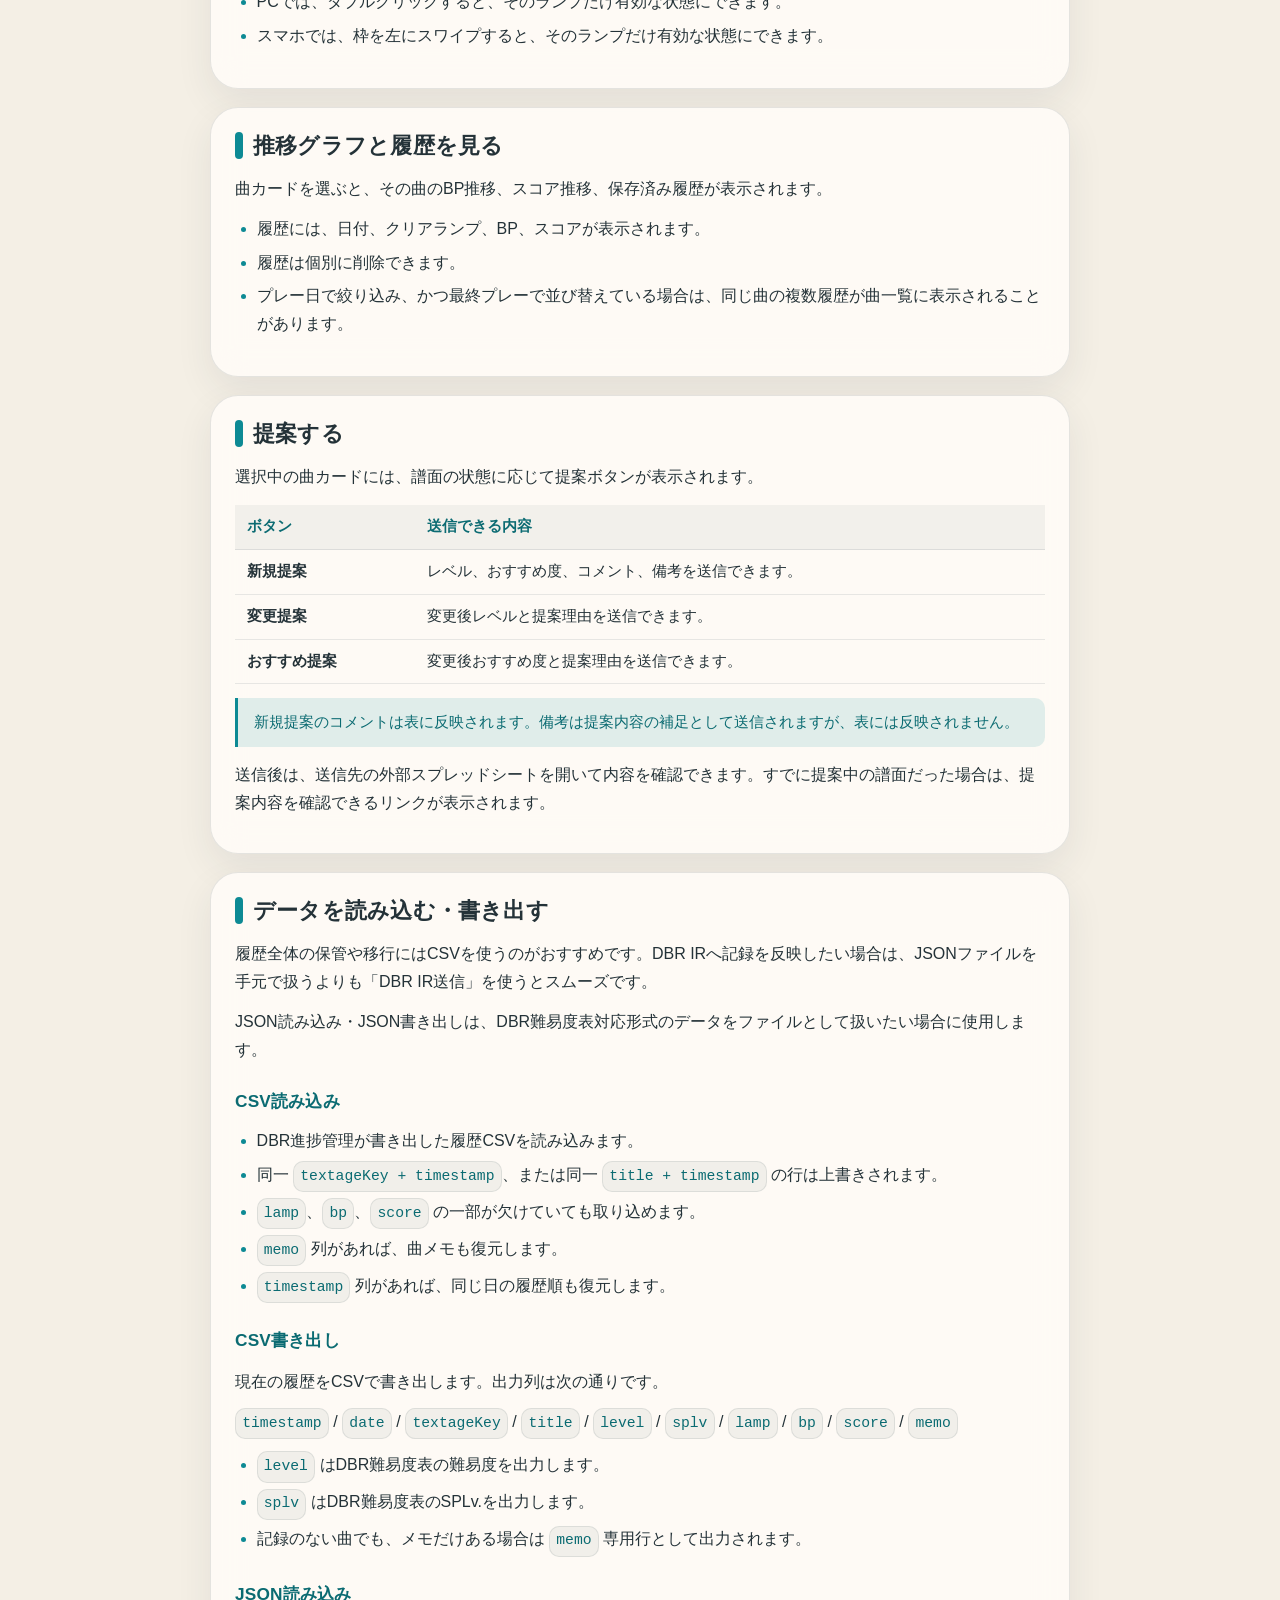
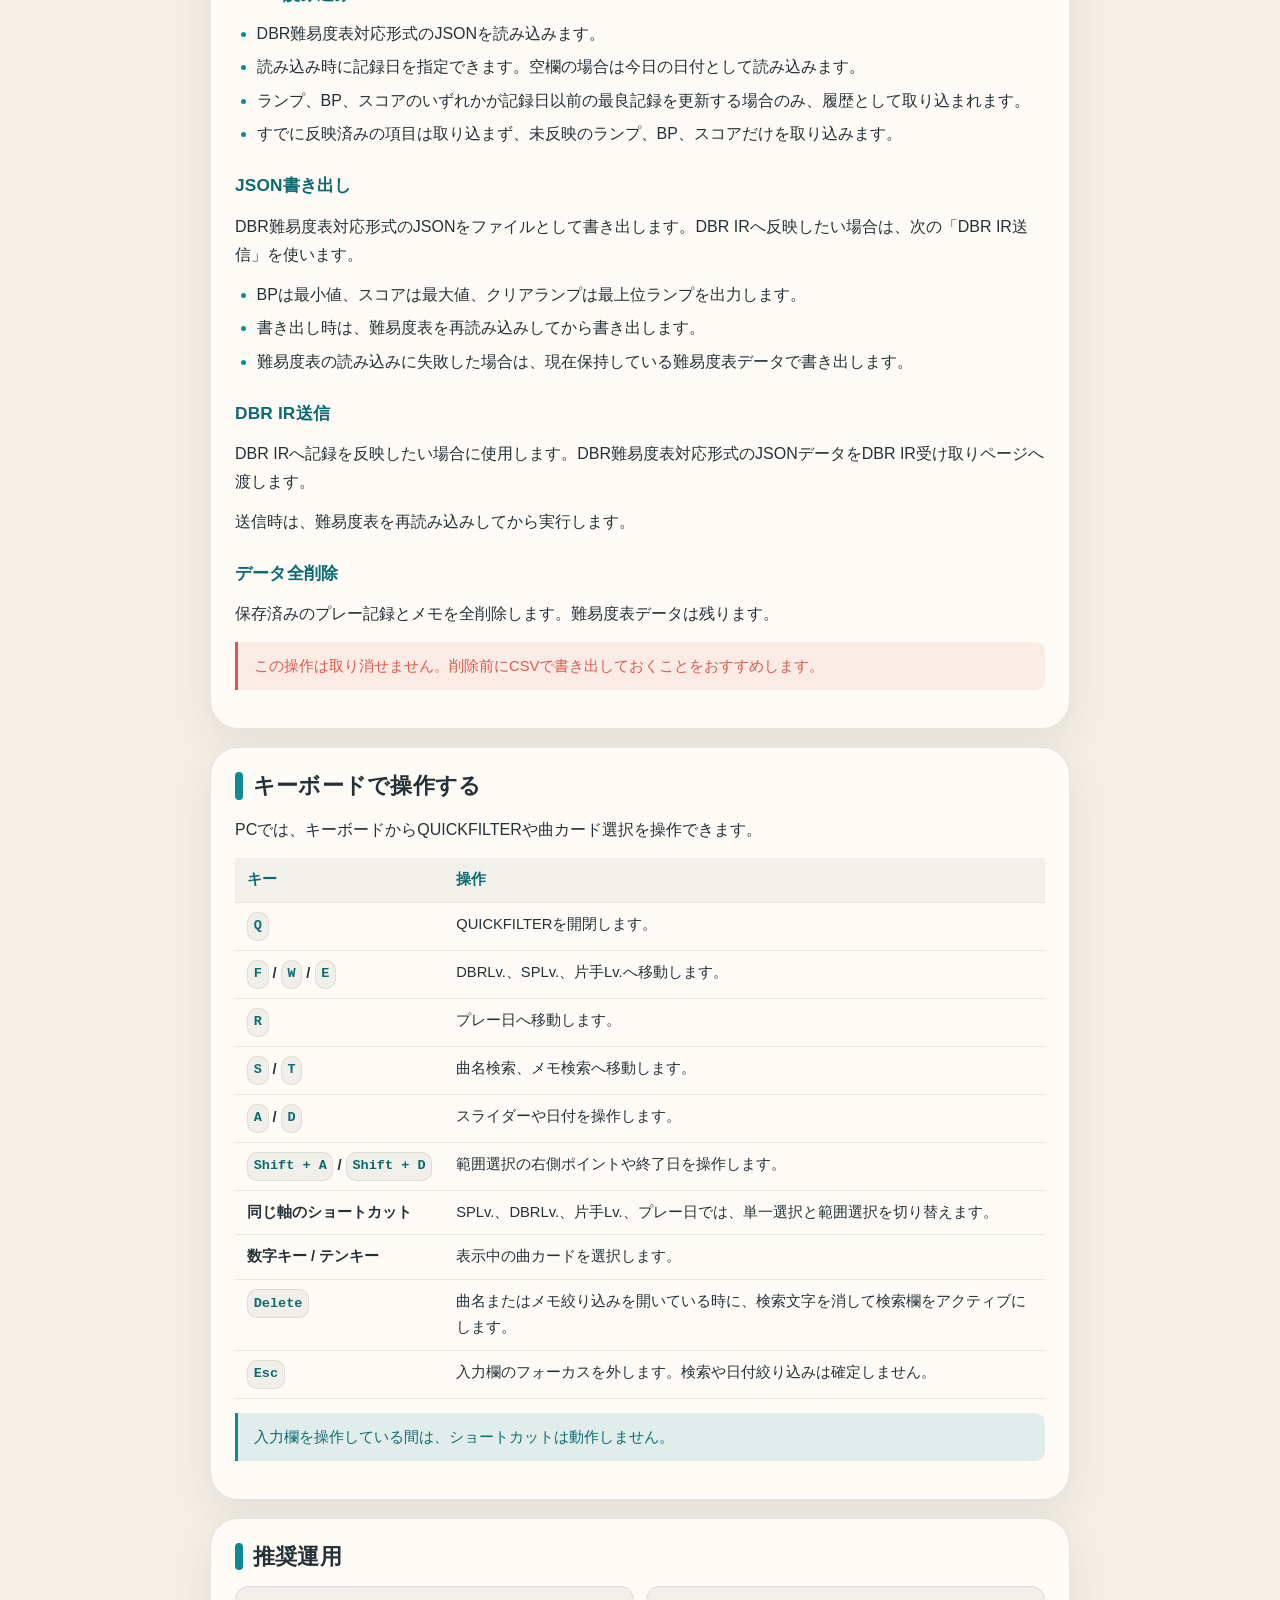
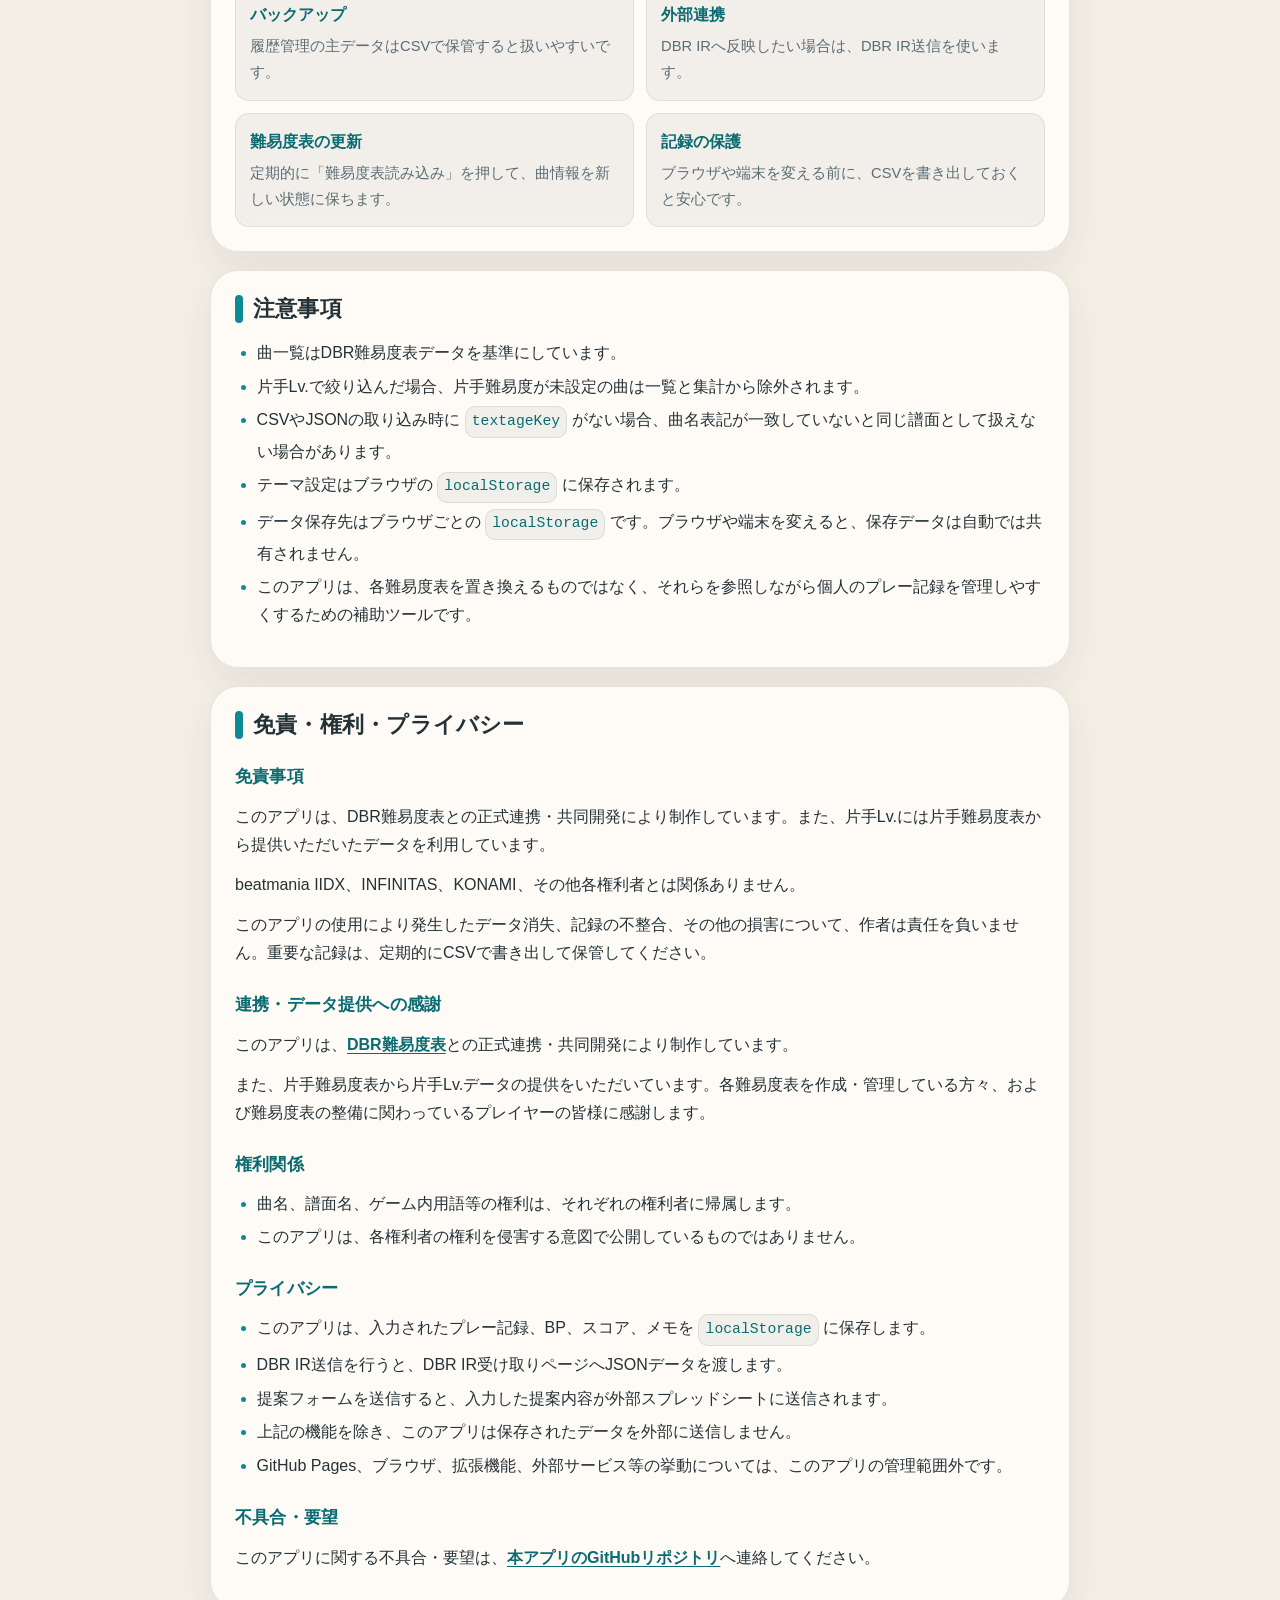
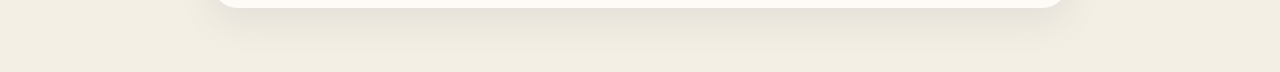
==== commit 296869e2: "Lv.をDBRLv.表記に変更" ====
--- a/manual.html
+++ b/manual.html
@@ -127,7 +127,7 @@
             <tr><th>軸</th><th>使い方</th></tr>
           </thead>
           <tbody>
-            <tr><td>Lv.</td><td>DBR難易度で絞り込みます。単一選択と範囲選択を使えます。</td></tr>
+            <tr><td>DBRLv.</td><td>DBR難易度で絞り込みます。単一選択と範囲選択を使えます。</td></tr>
             <tr><td>SPLv.</td><td>SPLv.で絞り込みます。単一選択と範囲選択を使えます。</td></tr>
             <tr><td>片手Lv.</td><td>片手難易度で絞り込みます。片手難易度がない曲は一覧と集計から外れます。</td></tr>
             <tr><td>プレー日</td><td>記録した日付で絞り込みます。単一の日付と範囲指定を使えます。</td></tr>
@@ -138,10 +138,10 @@
 
         <h3>数値軸の単一選択・範囲選択</h3>
         <ul>
-          <li>Lv.、SPLv.、片手Lv.では、スライダーで値を選びます。</li>
+          <li>SPLv.、DBRLv.、片手Lv.では、スライダーで値を選びます。</li>
           <li>「範囲選択」を押すと、2点のスライダーで範囲を指定できます。</li>
           <li>「単一選択」を押すと、1つの値を選ぶ表示に戻ります。</li>
-          <li>単一選択と範囲選択の状態は、Lv.、SPLv.、片手Lv.ごとに保持されます。</li>
+          <li>単一選択と範囲選択の状態は、SPLv.、DBRLv.、片手Lv.ごとに保持されます。</li>
         </ul>
 
         <h3>プレー日</h3>
@@ -171,7 +171,7 @@
       <section>
         <h2>並び替える</h2>
         <p>曲一覧上部の並び順から、表示順を変更できます。「▲」「▼」で昇順・降順を切り替えられます。</p>
-        <p>選べる並び順は、曲名、Lv.、SPLv.、片手Lv.、クリアランプ、最小BP、最新BP、自己ベスト、最新スコア、最終プレー、プレー回数、おすすめ、メモです。</p>
+        <p>選べる並び順は、曲名、SPLv.、DBRLv.、片手Lv.、クリアランプ、最小BP、最新BP、自己ベスト、最新スコア、最終プレー、プレー回数、おすすめ、メモです。</p>
         <p>表示項目がすべての場合は、BP系とスコア系の並び順をどちらも選べます。スコア表示では、自己ベストと最新スコアを選べます。</p>
         <div class="manual-tip">並び順は絞り込み軸ごとに保持されます。絞り込み軸を変えた時は、昇順で表示されます。</div>
       </section>
@@ -182,7 +182,7 @@
 
         <h3>帯グラフ</h3>
         <ul>
-          <li>Lv.、SPLv.、片手Lv.では、難易度帯ごとの内訳を表示します。</li>
+          <li>SPLv.、DBRLv.、片手Lv.では、難易度帯ごとの内訳を表示します。</li>
           <li>表示項目がスコアの場合はスコアランク、それ以外の場合はクリアランプで集計します。</li>
           <li>スコア未入力の曲は、スコア表示ではFとして扱います。</li>
           <li>スクラッチ情報がない曲は、スコア表示では※として表示され、スコアランクフィルタとサマリーではF/※に含まれます。</li>
@@ -283,12 +283,12 @@
           </thead>
           <tbody>
             <tr><td><code>Q</code></td><td>QUICKFILTERを開閉します。</td></tr>
-            <tr><td><code>F</code> / <code>W</code> / <code>E</code></td><td>Lv.、SPLv.、片手Lv.へ移動します。</td></tr>
+            <tr><td><code>F</code> / <code>W</code> / <code>E</code></td><td>DBRLv.、SPLv.、片手Lv.へ移動します。</td></tr>
             <tr><td><code>R</code></td><td>プレー日へ移動します。</td></tr>
             <tr><td><code>S</code> / <code>T</code></td><td>曲名検索、メモ検索へ移動します。</td></tr>
             <tr><td><code>A</code> / <code>D</code></td><td>スライダーや日付を操作します。</td></tr>
             <tr><td><code>Shift + A</code> / <code>Shift + D</code></td><td>範囲選択の右側ポイントや終了日を操作します。</td></tr>
-            <tr><td>同じ軸のショートカット</td><td>Lv.、SPLv.、片手Lv.、プレー日では、単一選択と範囲選択を切り替えます。</td></tr>
+            <tr><td>同じ軸のショートカット</td><td>SPLv.、DBRLv.、片手Lv.、プレー日では、単一選択と範囲選択を切り替えます。</td></tr>
             <tr><td>数字キー / テンキー</td><td>表示中の曲カードを選択します。</td></tr>
             <tr><td><code>Delete</code></td><td>曲名またはメモ絞り込みを開いている時に、検索文字を消して検索欄をアクティブにします。</td></tr>
             <tr><td><code>Esc</code></td><td>入力欄のフォーカスを外します。検索や日付絞り込みは確定しません。</td></tr>
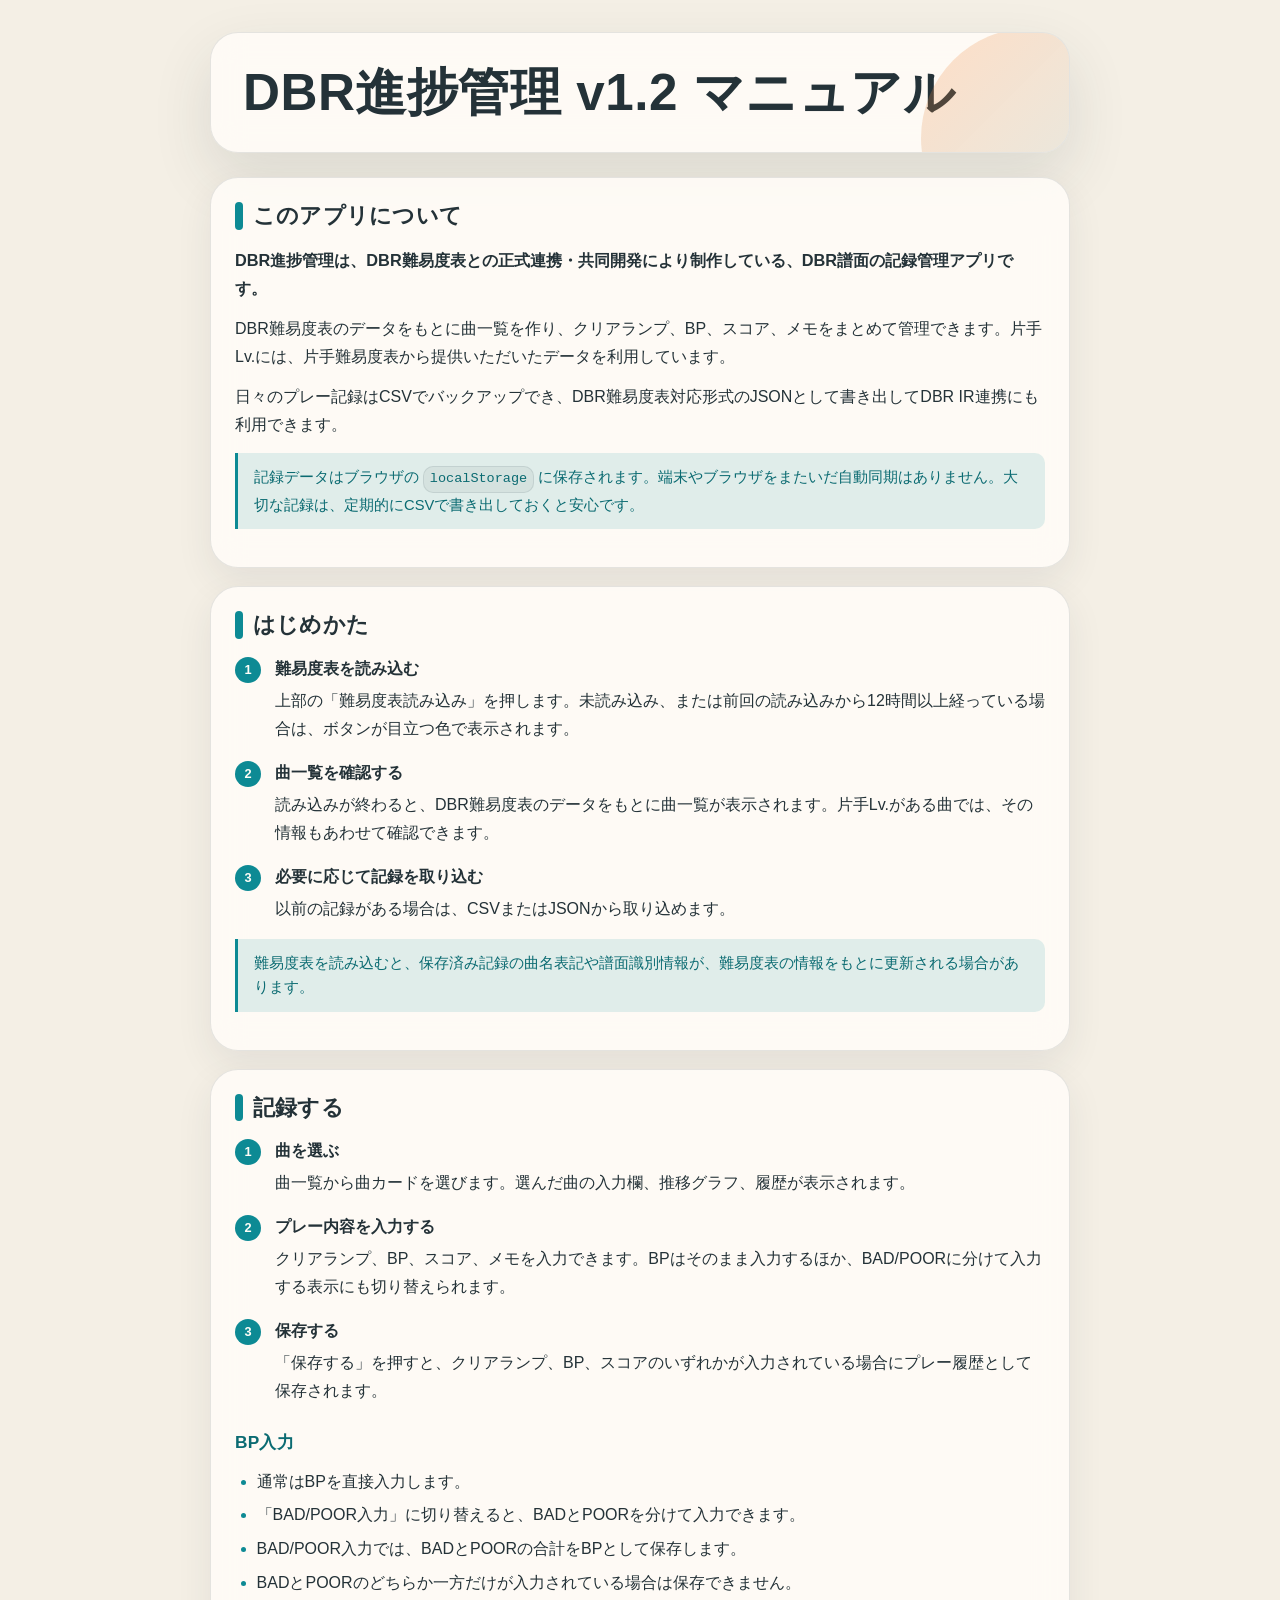
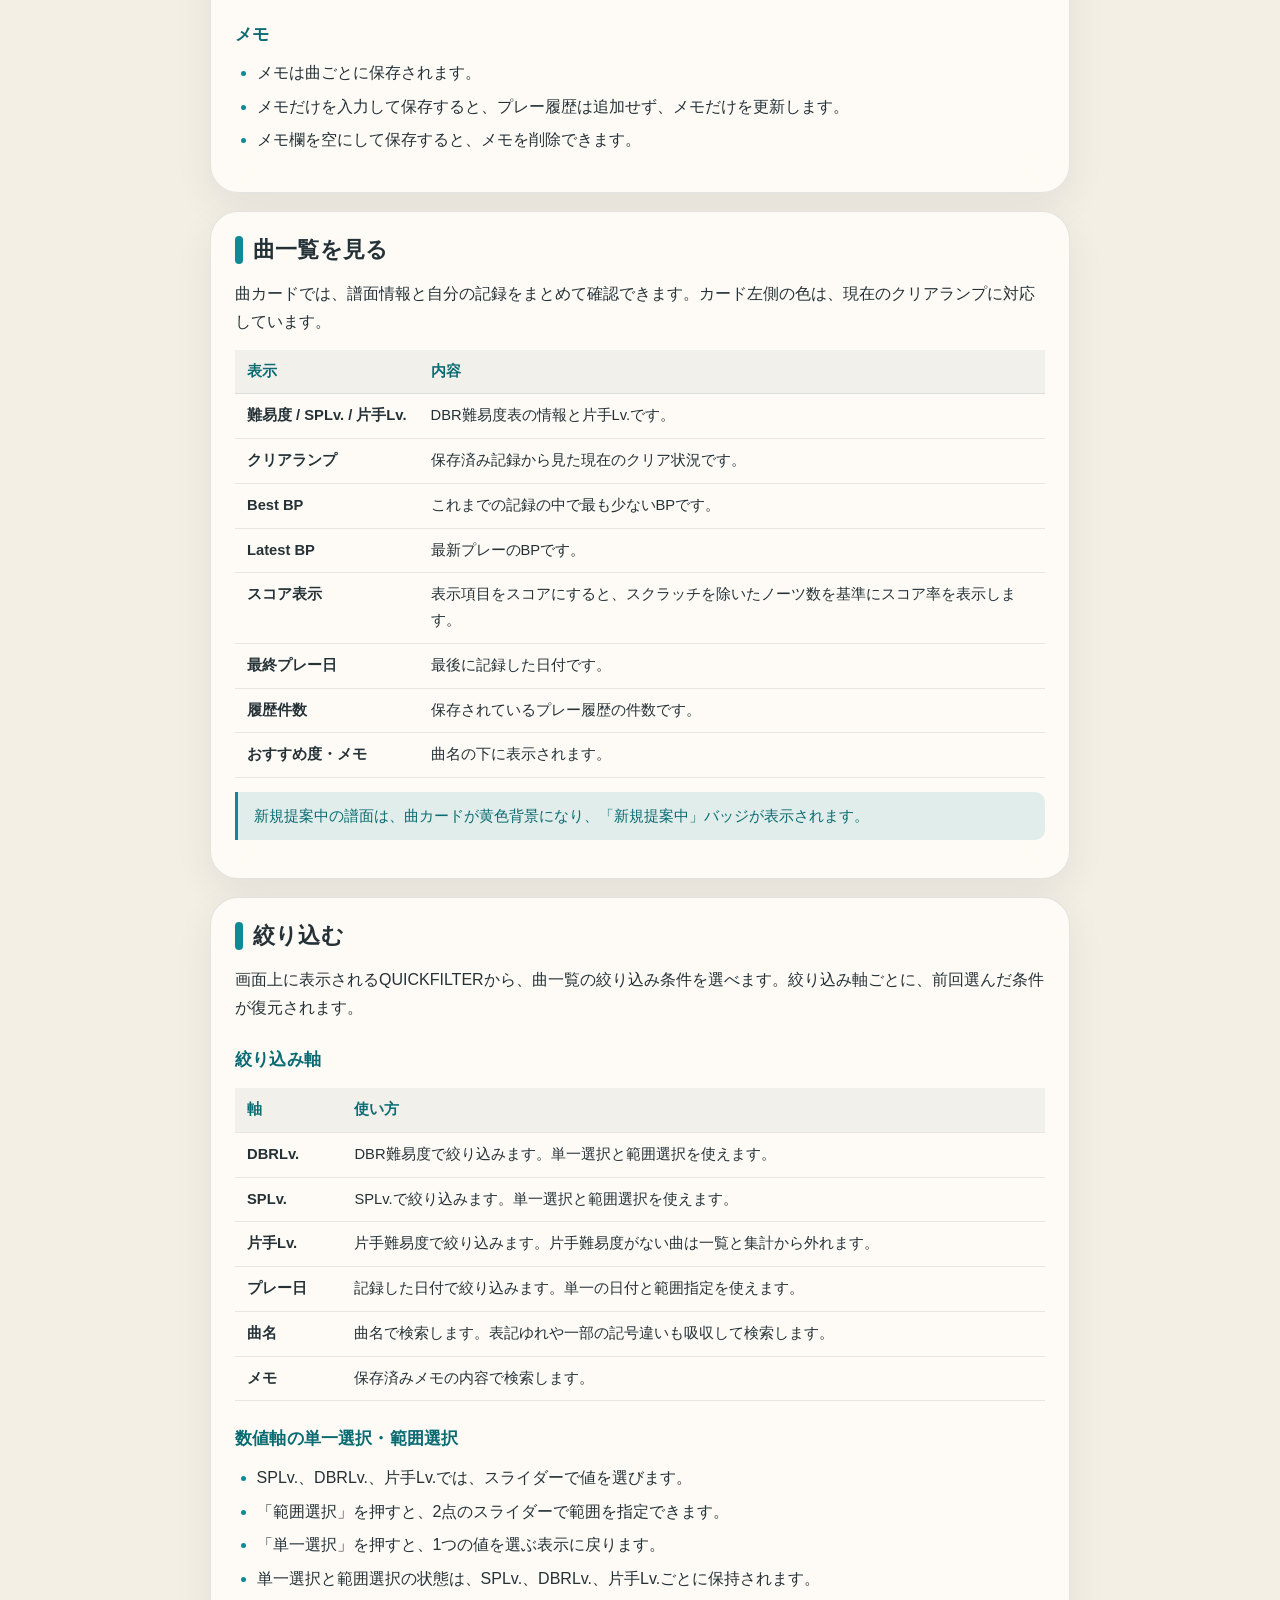
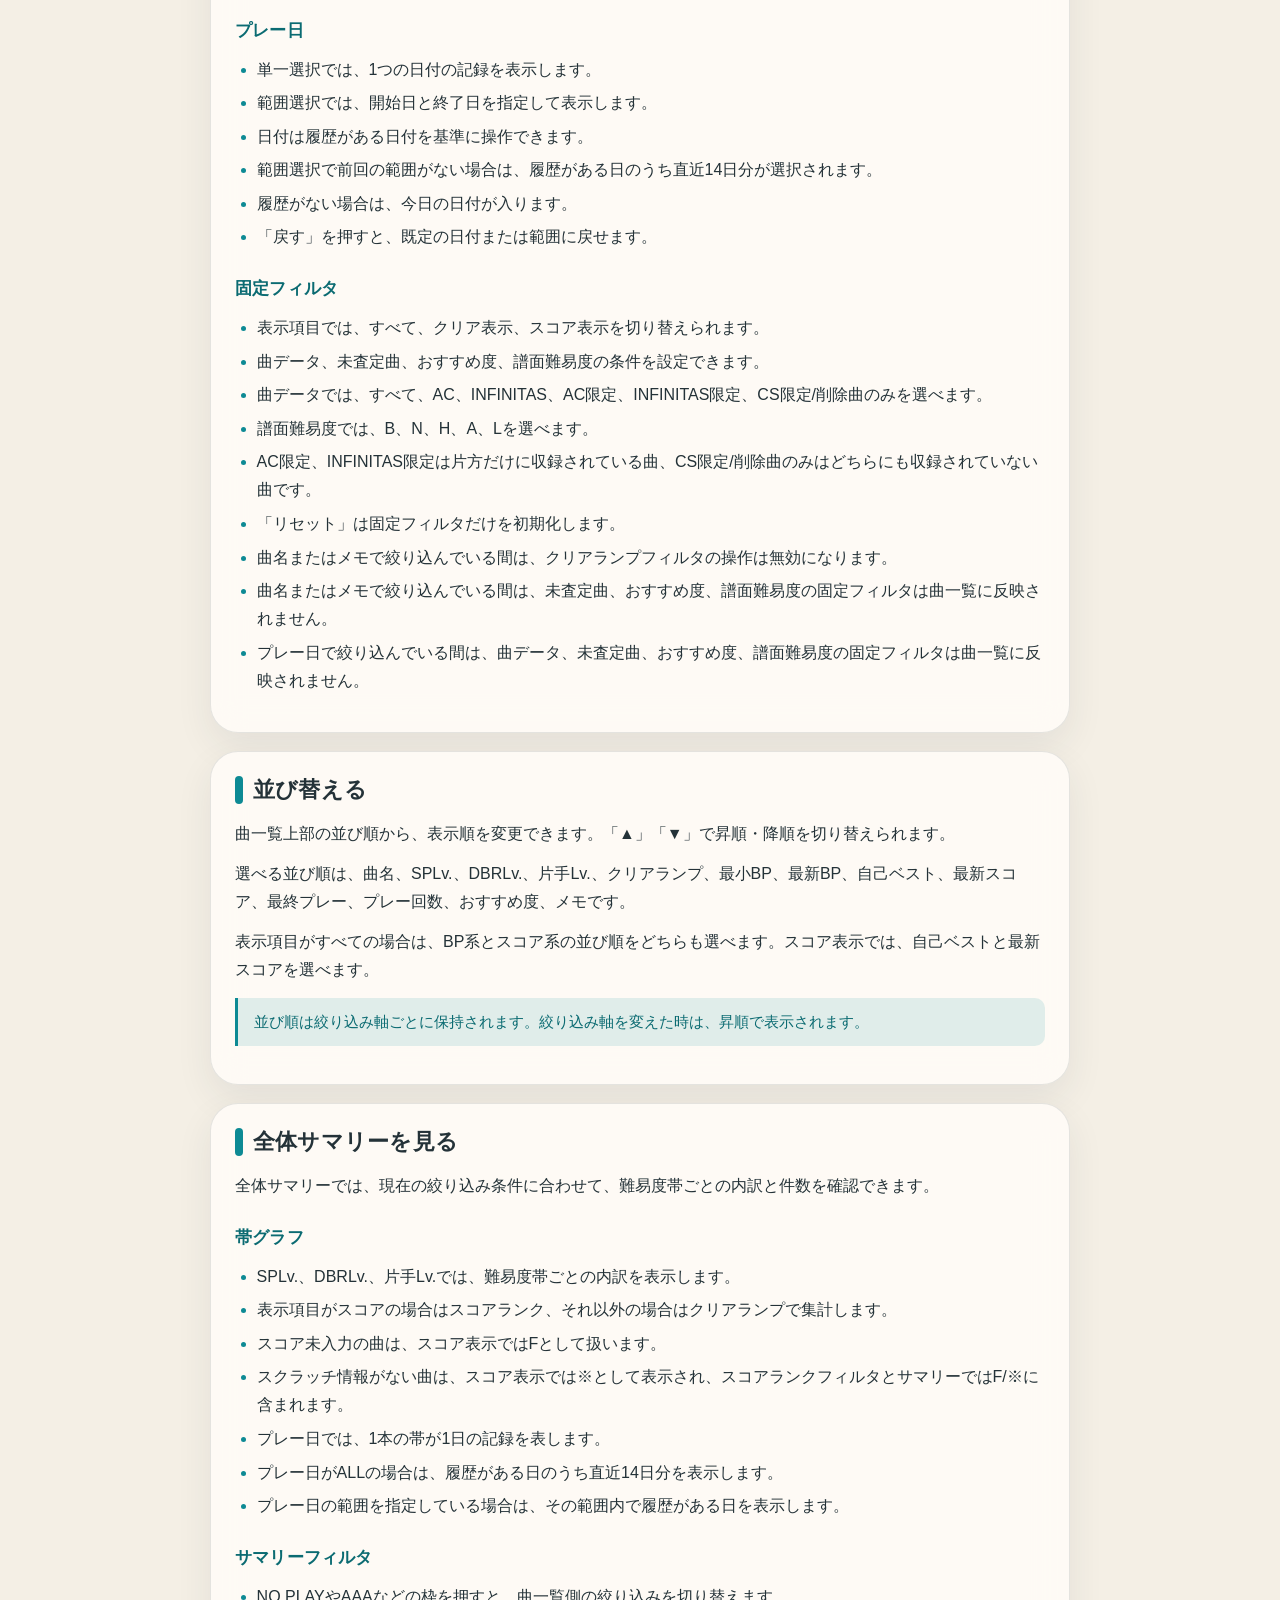
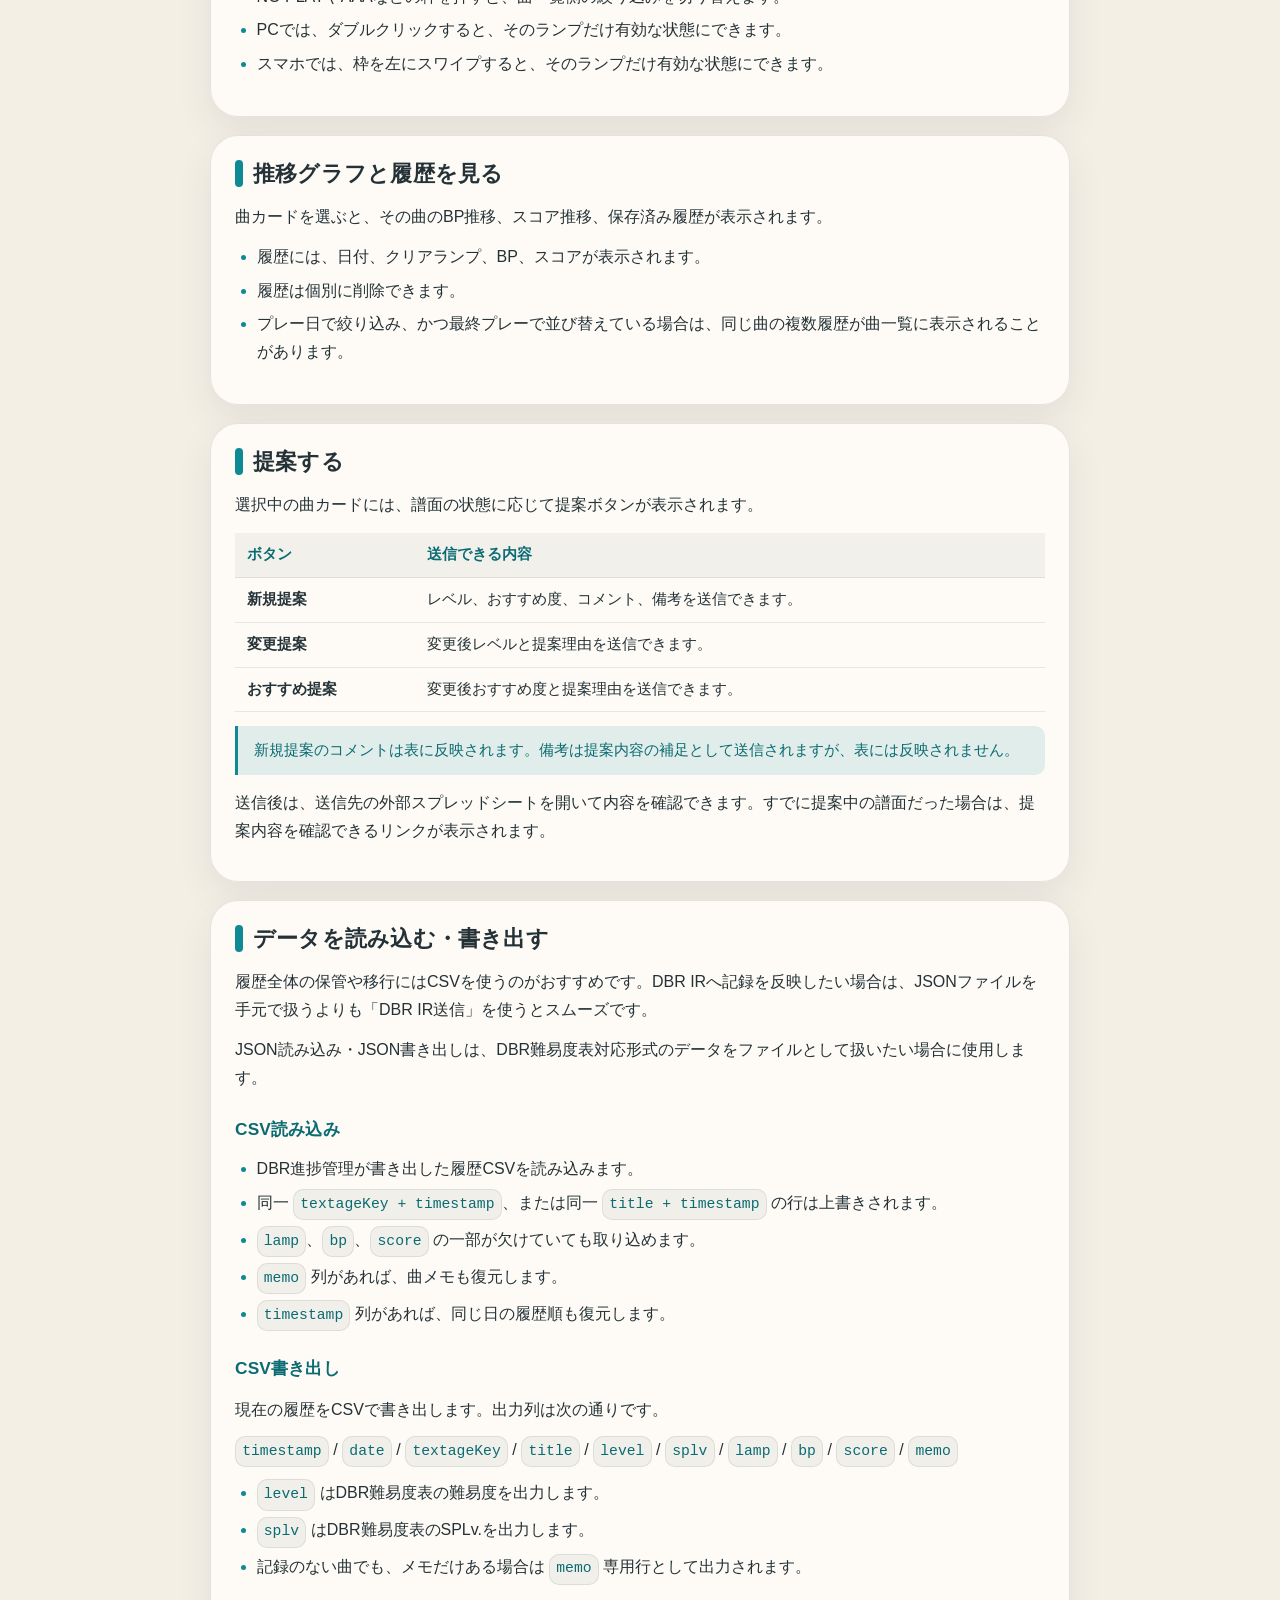
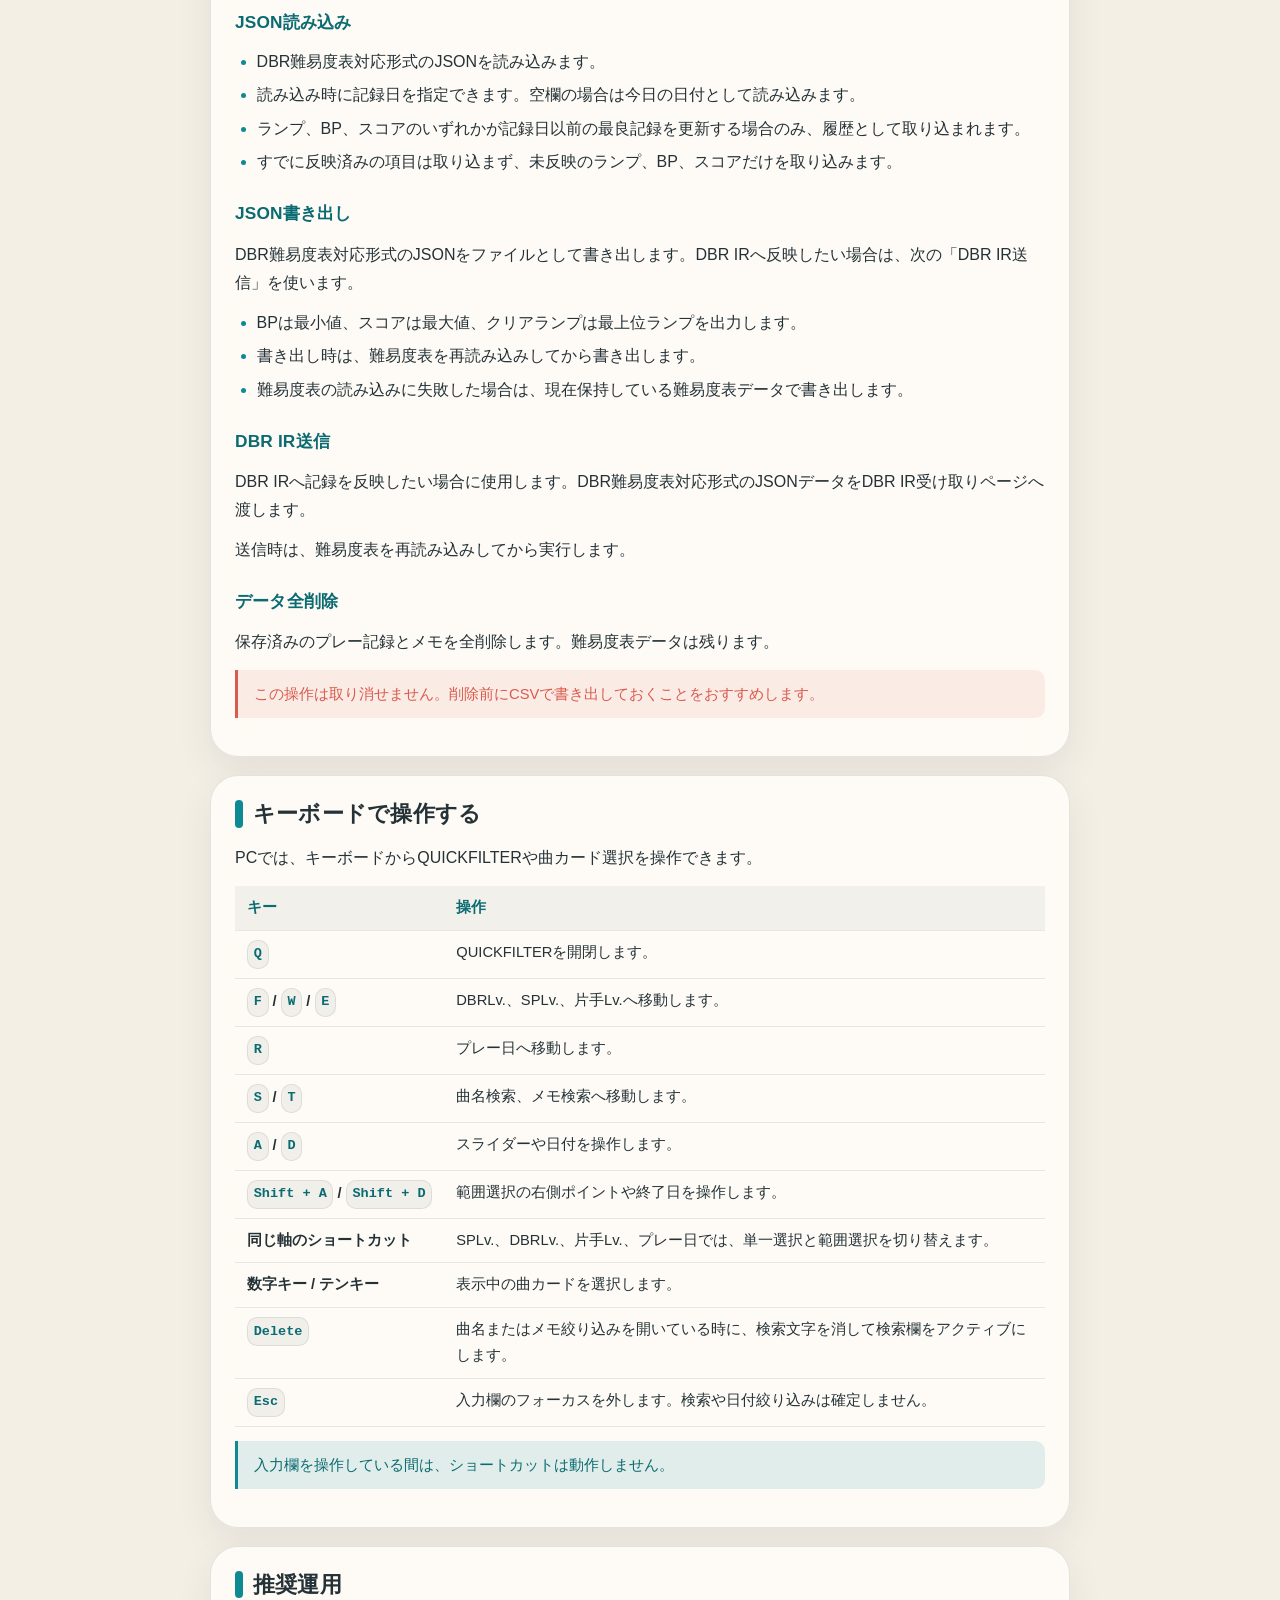
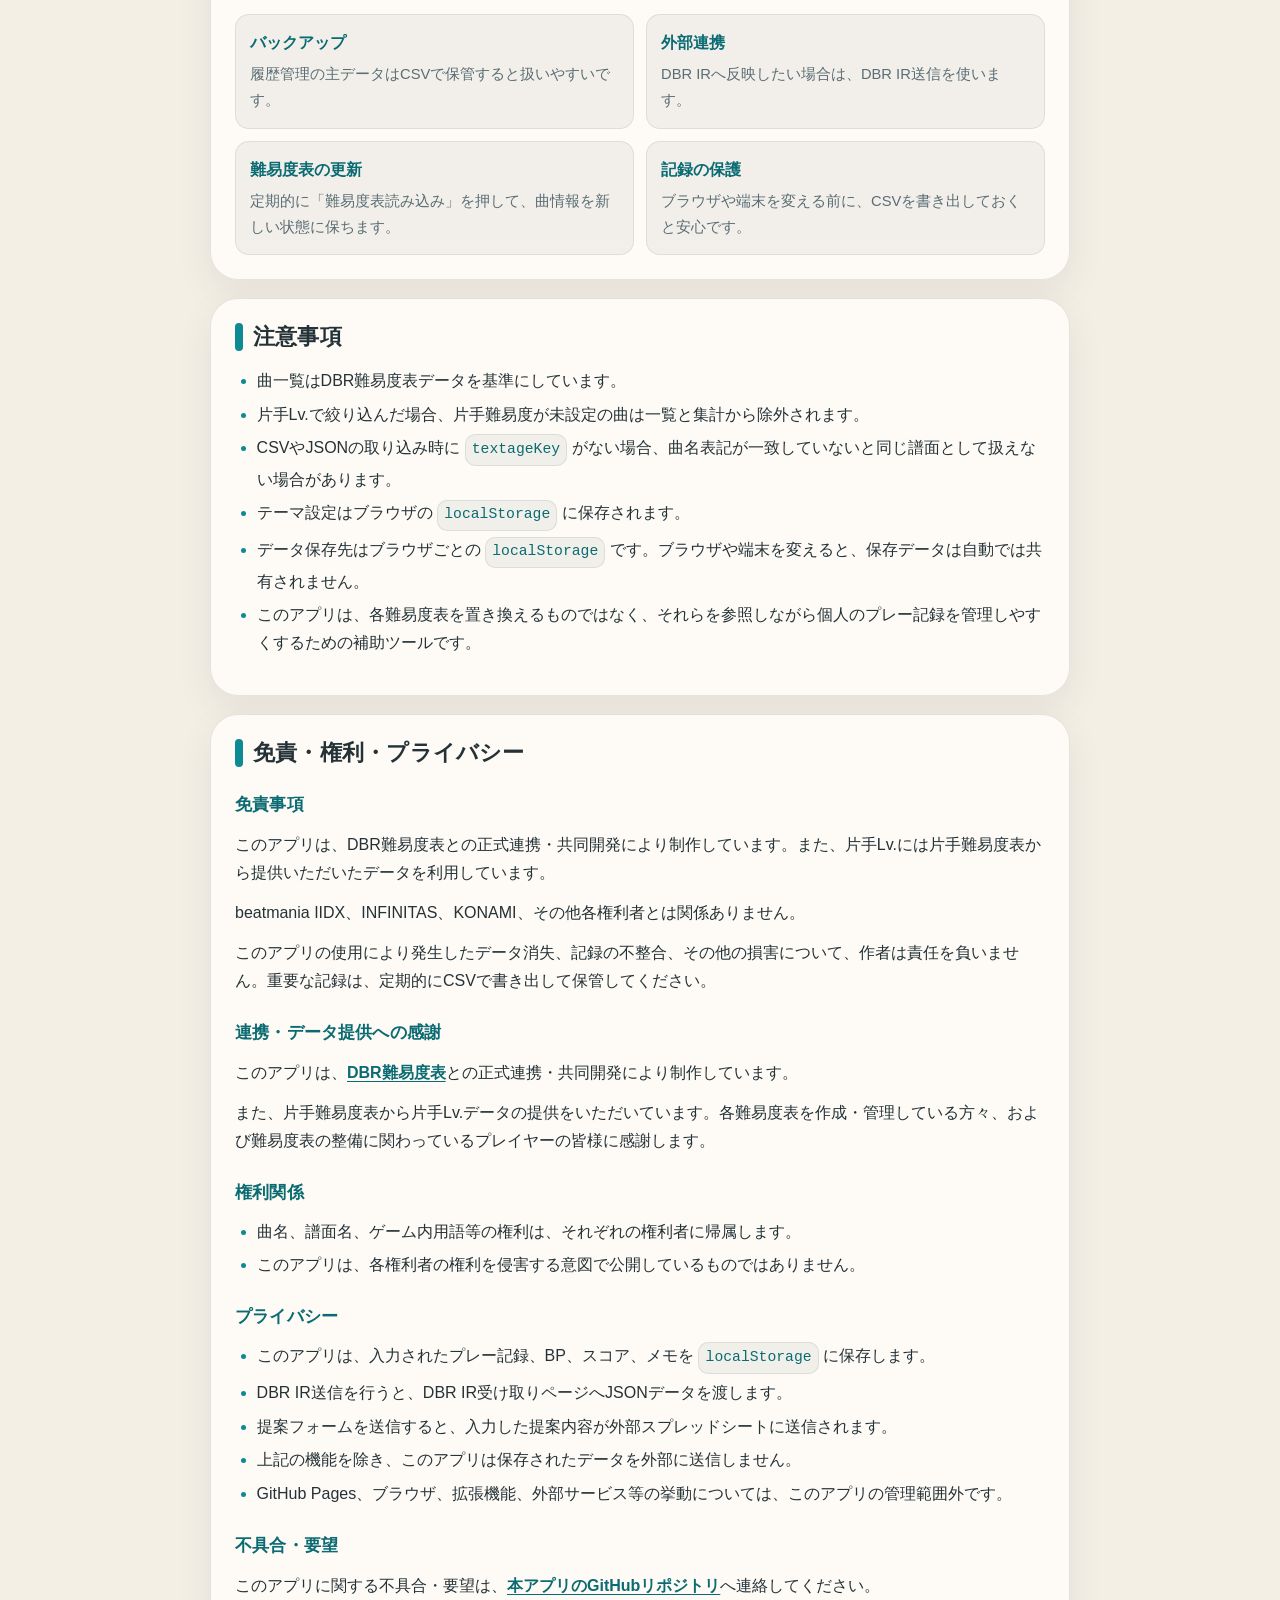
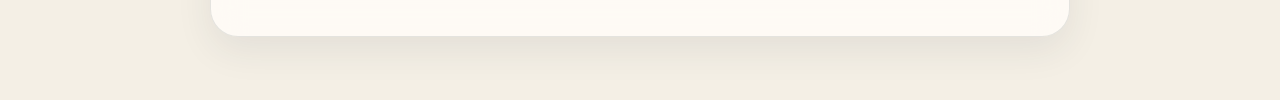
==== commit a955ef7c: "BPM絞り込みを追加" ====
--- a/manual.html
+++ b/manual.html
@@ -157,21 +157,21 @@
         <h3>固定フィルタ</h3>
         <ul>
           <li>表示項目では、すべて、クリア表示、スコア表示を切り替えられます。</li>
-          <li>曲データ、未査定曲、おすすめ、譜面難易度の条件を設定できます。</li>
-          <li>曲データでは、すべて、AC、INFINITAS、ACのみ、INFINITASのみ、CS/削除曲を選べます。</li>
+          <li>曲データ、未査定曲、おすすめ度、譜面難易度の条件を設定できます。</li>
+          <li>曲データでは、すべて、AC、INFINITAS、AC限定、INFINITAS限定、CS限定/削除曲のみを選べます。</li>
           <li>譜面難易度では、B、N、H、A、Lを選べます。</li>
-          <li>ACのみ、INFINITASのみは片方だけに収録されている曲、CS/削除曲はどちらにも収録されていない曲です。</li>
+          <li>AC限定、INFINITAS限定は片方だけに収録されている曲、CS限定/削除曲のみはどちらにも収録されていない曲です。</li>
           <li>「リセット」は固定フィルタだけを初期化します。</li>
           <li>曲名またはメモで絞り込んでいる間は、クリアランプフィルタの操作は無効になります。</li>
-          <li>曲名またはメモで絞り込んでいる間は、未査定曲、おすすめ、譜面難易度の固定フィルタは曲一覧に反映されません。</li>
-          <li>プレー日で絞り込んでいる間は、曲データ、未査定曲、おすすめ、譜面難易度の固定フィルタは曲一覧に反映されません。</li>
+          <li>曲名またはメモで絞り込んでいる間は、未査定曲、おすすめ度、譜面難易度の固定フィルタは曲一覧に反映されません。</li>
+          <li>プレー日で絞り込んでいる間は、曲データ、未査定曲、おすすめ度、譜面難易度の固定フィルタは曲一覧に反映されません。</li>
         </ul>
       </section>
 
       <section>
         <h2>並び替える</h2>
         <p>曲一覧上部の並び順から、表示順を変更できます。「▲」「▼」で昇順・降順を切り替えられます。</p>
-        <p>選べる並び順は、曲名、SPLv.、DBRLv.、片手Lv.、クリアランプ、最小BP、最新BP、自己ベスト、最新スコア、最終プレー、プレー回数、おすすめ、メモです。</p>
+        <p>選べる並び順は、曲名、SPLv.、DBRLv.、片手Lv.、クリアランプ、最小BP、最新BP、自己ベスト、最新スコア、最終プレー、プレー回数、おすすめ度、メモです。</p>
         <p>表示項目がすべての場合は、BP系とスコア系の並び順をどちらも選べます。スコア表示では、自己ベストと最新スコアを選べます。</p>
         <div class="manual-tip">並び順は絞り込み軸ごとに保持されます。絞り込み軸を変えた時は、昇順で表示されます。</div>
       </section>
--- a/styles.css
+++ b/styles.css
@@ -348,6 +348,10 @@
   min-width: 140px;
 }
 
+.header-select[hidden] {
+  display: none;
+}
+
 .header-select span {
   color: var(--muted);
   font-size: 0.82rem;
@@ -773,14 +777,17 @@
 }
 
 .recommend-chip span {
+  align-items: center;
   background: white;
   border: 1px solid var(--border);
   border-radius: 999px;
   color: var(--muted);
   display: inline-flex;
+  height: 44px;
   min-width: 44px;
   justify-content: center;
-  padding: 9px 12px;
+  line-height: 1;
+  padding: 1px 12px 0;
 }
 
 .recommend-chip input:checked + span {
@@ -831,6 +838,29 @@
   min-width: 0;
 }
 
+.pagination-controls .button {
+  align-items: center;
+  display: inline-flex;
+  height: 44px;
+  justify-content: center;
+  line-height: 1;
+  padding-bottom: 11px;
+  padding-top: 13px;
+}
+
+.catalog-sort-control-button,
+.chart-difficulty-head-button {
+  align-items: center;
+  display: inline-flex;
+  flex: 0 0 44px;
+  height: 44px;
+  justify-content: center;
+  line-height: 1;
+  padding-left: 0;
+  padding-right: 0;
+  width: 44px;
+}
+
 .pagination-label {
   color: var(--muted);
   font-size: 0.92rem;
@@ -922,6 +952,21 @@
 
 .summary-chart-empty {
   min-height: 140px;
+}
+
+.summary-filter-caption {
+  color: var(--muted);
+  font-size: 0.88rem;
+  font-weight: 700;
+  line-height: 1.4;
+  margin-bottom: -12px;
+}
+
+.summary-chart-difficulty-filter {
+  align-items: center;
+  display: flex;
+  flex-wrap: wrap;
+  gap: 10px 12px;
 }
 
 .summary-legend {
@@ -1926,6 +1971,26 @@
   display: block;
   max-width: 100%;
   overflow: visible;
+  touch-action: pan-y;
+}
+
+.chart,
+.chart * {
+  -webkit-touch-callout: none;
+  -webkit-user-select: none;
+  user-select: none;
+}
+
+.chart-hit-layer {
+  fill: transparent;
+  pointer-events: all;
+  touch-action: pan-y;
+}
+
+.chart-point-hit {
+  fill: transparent;
+  pointer-events: all;
+  touch-action: none;
 }
 
 .chart-grid-line {
@@ -1958,7 +2023,7 @@
   stroke: var(--accent);
   stroke-linecap: round;
   stroke-linejoin: round;
-  stroke-width: 4;
+  stroke-width: 3.4;
 }
 
 .chart-area {
@@ -1968,7 +2033,53 @@
 .chart-point {
   fill: var(--warm);
   stroke: white;
-  stroke-width: 3;
+  stroke-width: 2.5;
+}
+
+.chart-focus {
+  display: none;
+  pointer-events: none;
+}
+
+.chart.is-interacting .chart-focus {
+  display: block;
+}
+
+.chart-focus-line {
+  stroke: var(--accent-strong);
+  stroke-dasharray: 4 5;
+  stroke-width: 1;
+}
+
+.chart-focus-point {
+  fill: var(--warm);
+  stroke: white;
+  stroke-width: 2.5;
+}
+
+.chart-focus-label,
+.chart-focus-date-label {
+  fill: var(--muted);
+  font-family: var(--font-ui);
+  font-size: 12px;
+}
+
+.chart.is-interacting .chart-area,
+.chart.is-interacting .chart-line,
+.chart.is-interacting .chart-point,
+.chart.is-interacting .chart-grid-line,
+.chart.is-interacting .chart-year-line,
+.chart.is-interacting .chart-year-label,
+.chart.is-interacting .chart-axis-text {
+  opacity: 0.38;
+}
+
+.chart.is-interacting .chart-point-label:not(.is-active) {
+  display: none;
+}
+
+.chart.is-interacting .chart-point-label.is-active {
+  opacity: 0;
 }
 
 .table-wrap {
@@ -2175,6 +2286,19 @@
   stroke: #ffffff;
 }
 
+html[data-theme="dark"] .chart-focus-line {
+  stroke: var(--accent-strong);
+}
+
+html[data-theme="dark"] .chart-focus-point {
+  stroke: #ffffff;
+}
+
+html[data-theme="dark"] .chart-focus-label,
+html[data-theme="dark"] .chart-focus-date-label {
+  fill: var(--text);
+}
+
 html[data-theme="dark"] th,
 html[data-theme="dark"] td {
   border-bottom-color: rgba(255, 255, 255, 0.09);
@@ -2492,6 +2616,383 @@
     width: auto;
   }
 
+}
+
+@media (max-width: 720px) {
+  body {
+    font-size: 0.94rem;
+  }
+
+  .app-shell,
+  .layout,
+  .stack,
+  .layout-two-column {
+    gap: 16px;
+  }
+
+  .app-shell {
+    padding: 14px;
+  }
+
+  .panel {
+    border-radius: 20px;
+    padding: 16px;
+  }
+
+  .panel-header {
+    gap: 12px;
+    margin-bottom: 14px;
+  }
+
+  .panel-header > div:first-child {
+    gap: 6px;
+  }
+
+  .eyebrow {
+    font-size: 0.74rem;
+    margin-bottom: 6px;
+  }
+
+  .hero-copy,
+  .hero-note,
+  .chart-note,
+  .catalog-meta,
+  .form-note,
+  .status-banner,
+  .empty-state {
+    font-size: 0.86rem;
+  }
+
+  .theme-toggle-button {
+    height: 40px;
+    min-height: 40px !important;
+    min-width: 40px !important;
+    right: 16px;
+    top: 12px;
+    width: 40px !important;
+  }
+
+  .hero h1 {
+    font-size: clamp(1.8rem, 8vw, 2.4rem);
+    margin-top: 20px;
+  }
+
+  .hero-actions {
+    gap: 8px;
+  }
+
+  .hero-actions .button {
+    min-height: 50px;
+    padding: 8px 12px;
+  }
+
+  .button {
+    padding: 10px 15px;
+  }
+
+  .catalog-header .header-select {
+    gap: 5px;
+  }
+
+  .catalog-header .header-select span,
+  .header-select span {
+    font-size: 0.74rem;
+  }
+
+  .header-select select,
+  .catalog-view-toggle {
+    min-height: 38px;
+    height: 38px;
+  }
+
+  .catalog-view-toggle {
+    width: 38px;
+  }
+
+  .catalog-view-toggle svg {
+    height: 19px;
+    width: 19px;
+  }
+
+  .filters-panel {
+    gap: 14px;
+    margin-top: 14px;
+    padding: 15px;
+  }
+
+  .filters-grid,
+  .form-row,
+  .field-stack {
+    gap: 12px;
+  }
+
+  .filters-footer,
+  .recommend-options,
+  .filters-meta {
+    gap: 10px;
+  }
+
+  .recommend-label,
+  .filters-meta,
+  .pagination-label {
+    font-size: 0.84rem;
+  }
+
+  .recommend-chip span {
+    height: 40px;
+    min-width: 40px;
+    padding: 1px 11px 0;
+  }
+
+  .field {
+    gap: 6px;
+  }
+
+  .field span {
+    font-size: 0.8rem;
+  }
+
+  .field input,
+  .field select,
+  .floating-filter-search input {
+    height: 42px;
+    line-height: 40px;
+    min-height: 42px;
+    padding-left: 12px;
+    padding-right: 12px;
+  }
+
+  .record-form .field input,
+  .record-form .field select,
+  .proposal-form input,
+  .proposal-form select,
+  .proposal-form textarea,
+  .filters-panel .field select,
+  .floating-filter-panel .field select,
+  .floating-filter-search input,
+  .floating-filter-date-field {
+    font-size: 16px;
+  }
+
+  .field-select::after {
+    right: 14px;
+    top: 46px;
+  }
+
+  .entry-bp-split-inputs {
+    gap: 7px;
+  }
+
+  .entry-input-mode-link,
+  .floating-filter-inline-action,
+  .floating-filter-date-clear {
+    font-size: 0.78rem;
+  }
+
+  .floating-axis-filter {
+    left: 14px;
+    right: 14px;
+  }
+
+  .floating-axis-filter.is-docked-top,
+  .floating-axis-filter.is-docked-bottom {
+    top: 14px;
+  }
+
+  .floating-filter-actions:has(.floating-filter-clear) {
+    gap: 8px;
+  }
+
+  .floating-filter-toggle,
+  .floating-filter-clear {
+    font-size: 0.8rem;
+    min-height: 46px;
+    padding-inline: 15px;
+  }
+
+  .floating-filter-panel {
+    border-radius: 22px;
+    gap: 15px;
+    padding: 16px;
+  }
+
+  .floating-filter-panel-header {
+    gap: 12px;
+  }
+
+  .floating-filter-panel-header h3 {
+    font-size: 1.12rem;
+  }
+
+  .floating-filter-slider-block,
+  .floating-filter-search,
+  .floating-filter-date-block,
+  .floating-filter-date-grid {
+    gap: 8px;
+  }
+
+  .floating-filter-search span,
+  .floating-filter-value,
+  .floating-filter-date-summary {
+    font-size: 0.86rem;
+  }
+
+  .summary-panel {
+    gap: 20px;
+  }
+
+  .summary-chart-wrap {
+    gap: 12px;
+  }
+
+  .summary-chart-heading {
+    gap: 8px;
+  }
+
+  .summary-chart-heading span,
+  .summary-filter-caption {
+    font-size: 0.82rem;
+  }
+
+  .summary-chart-heading strong {
+    font-size: 0.98rem;
+  }
+
+  .summary-band-chart {
+    --summary-band-row-gap: 6px;
+    --summary-band-row-height: 18px;
+  }
+
+  .summary-band-row {
+    gap: 10px;
+    grid-template-columns: 56px minmax(0, 1fr) 34px;
+  }
+
+  .summary-band-label,
+  .summary-band-total {
+    font-size: 0.8rem;
+  }
+
+  .summary-band-track {
+    height: 14px;
+  }
+
+  .chart-line {
+    stroke-width: 3;
+  }
+
+  .chart-point {
+    stroke-width: 2.3;
+  }
+
+  .summary-lamp-item {
+    gap: 8px;
+    padding: 8px 11px;
+  }
+
+  .summary-lamp-label {
+    font-size: 0.84rem;
+  }
+
+  .summary-lamp-values {
+    gap: 7px;
+  }
+
+  .summary-lamp-values strong {
+    font-size: 0.94rem;
+  }
+
+  .summary-lamp-values span {
+    font-size: 0.74rem;
+  }
+
+  .song-card {
+    padding: 14px 14px 14px 18px;
+  }
+
+  .selected-song-card {
+    margin-bottom: 14px;
+    padding: 16px 16px 16px 20px;
+  }
+
+  .song-card-title {
+    font-size: 0.96rem;
+    margin: 12px 0 10px;
+  }
+
+  .selected-song-card h3 {
+    font-size: 1.16rem;
+    margin: 8px 0 10px;
+  }
+
+  .song-card-note,
+  .selected-song-note {
+    font-size: 0.74rem;
+  }
+
+  .song-card-note {
+    margin: -5px 0 10px;
+  }
+
+  .selected-song-card .selected-song-note {
+    margin: -2px 0 10px;
+  }
+
+  .song-card-meta,
+  .selected-song-meta {
+    gap: 7px;
+  }
+
+  .song-card-meta-row,
+  .selected-song-meta-row {
+    gap: 7px;
+  }
+
+  .pill {
+    font-size: 0.76rem;
+    gap: 5px;
+    padding: 5px 9px;
+  }
+
+  .song-grid.is-list-view .song-card {
+    gap: 3px;
+    min-height: 68px;
+    padding: 0 11px 3px 13px;
+  }
+
+  .song-grid.is-list-view .song-card-title {
+    gap: 7px;
+  }
+
+  .song-grid.is-list-view .song-card-note {
+    gap: 0.65em;
+  }
+
+  .pagination-bar {
+    margin-bottom: 12px;
+    margin-top: 12px;
+  }
+
+  .pagination-controls {
+    gap: 5px;
+  }
+
+  .pagination-controls .button {
+    height: 40px;
+    padding-bottom: 9px;
+    padding-left: 10px;
+    padding-right: 10px;
+    padding-top: 11px;
+  }
+
+  .pagination-controls .catalog-sort-control-button,
+  .pagination-controls .chart-difficulty-head-button {
+    flex-basis: 40px;
+    height: 40px;
+    padding-left: 0;
+    padding-right: 0;
+    width: 40px;
+  }
 }
 
 .manual-page {
@@ -2845,7 +3346,7 @@
 @media (max-width: 720px) {
   /* モバイルレイアウトの場合のフローティングボタン領域を確保 */
   .panel-hero {
-    margin-top: 66px;
+    margin-top: 56px;
   }
 }
 
